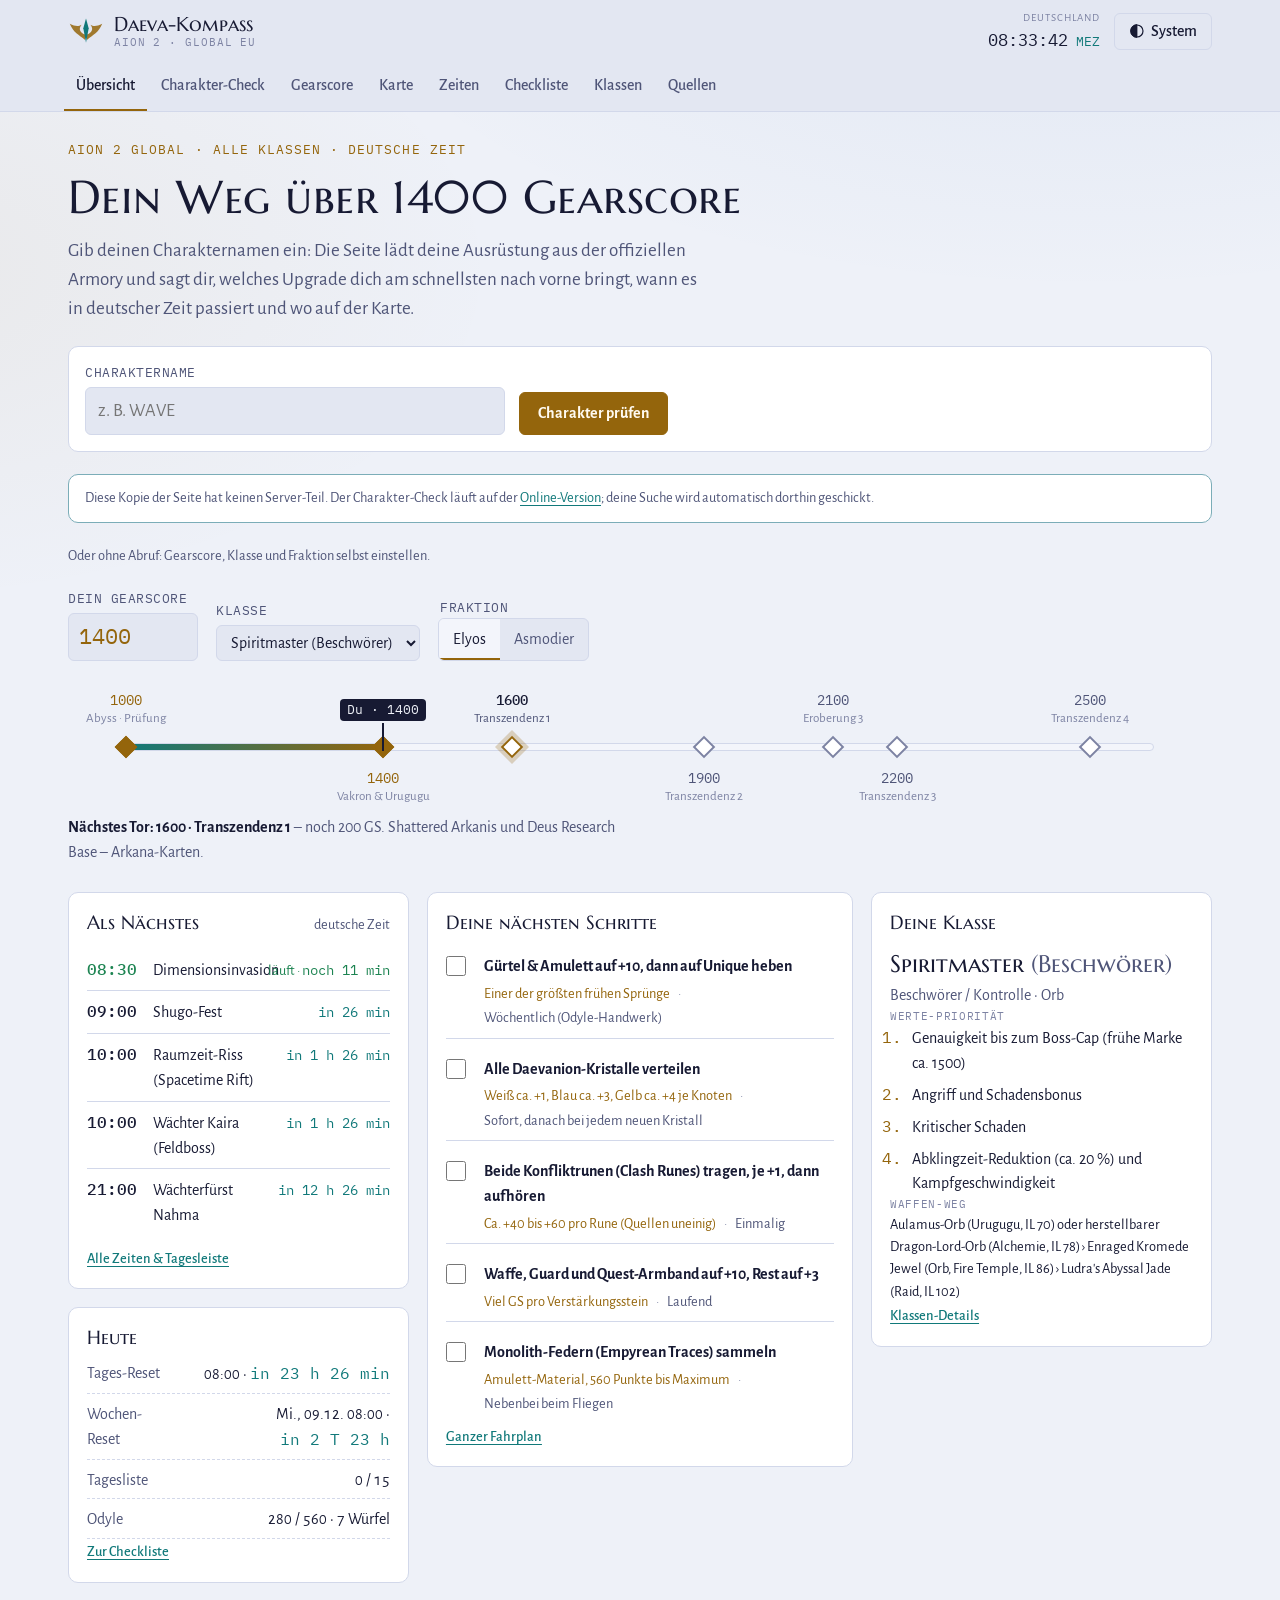
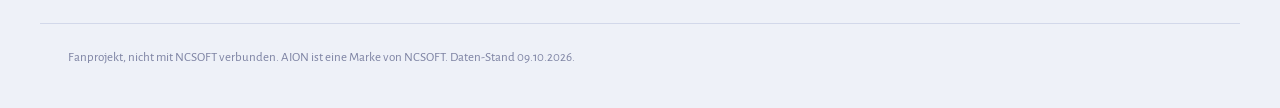
==== public/index.html @ 766457cf "Cloudflare Worker: /api/* an den Proxy, nur public/ öffentlich Die Seite läuft als Cloudflare Worker" ====
<!doctype html>
<html lang="de">
<head>
<meta charset="utf-8">
<meta name="viewport" content="width=device-width, initial-scale=1, viewport-fit=cover">
<title>AION 2 Daeva-Kompass</title>
<meta name="description" content="Charakter-Check für AION 2 Global: Name eingeben und Upgrade-Plan bekommen. Dazu Gearscore-Fahrplan, interaktive Karte und Spielzeiten in deutscher Zeit – alle Klassen.">
<link rel="preconnect" href="https://fonts.googleapis.com">
<link rel="preconnect" href="https://fonts.gstatic.com" crossorigin>
<link rel="stylesheet" href="https://fonts.googleapis.com/css2?family=Alegreya+Sans:ital,wght@0,400;0,500;0,700;1,400&family=IBM+Plex+Mono:wght@400;500&family=Marcellus+SC&display=swap">
<link rel="stylesheet" href="assets/css/style.css">
<script>
  try { var t = JSON.parse(localStorage.getItem("dk.v1") || "{}").theme; if (t) document.documentElement.setAttribute("data-theme", t); } catch (e) {}
</script>
</head>
<body data-faction="elyos">
<!--BODY-START-->
<svg class="sprite" aria-hidden="true" focusable="false">
  <symbol id="s-monolith" viewBox="-12 -12 24 24"><path d="M0,-10 L5,-2 L3,9 L-3,9 L-5,-2 Z"/></symbol>
  <symbol id="s-boss" viewBox="-12 -12 24 24"><path d="M0,-10 L3,-4 L9,-6 L6,0 L9,6 L3,4 L0,10 L-3,4 L-9,6 L-6,0 L-9,-6 L-3,-4 Z"/></symbol>
  <symbol id="s-artefakt" viewBox="-12 -12 24 24"><path fill-rule="evenodd" d="M0,-9 L8,-4.5 L8,4.5 L0,9 L-8,4.5 L-8,-4.5 Z M0,-3 A3,3 0 1 0 0,3 A3,3 0 1 0 0,-3 Z"/></symbol>
  <symbol id="s-riss" viewBox="-12 -12 24 24"><path d="M0,-9 A9,9 0 1 1 -8.5,3 L-5,2 A5.5,5.5 0 1 0 0,-5.5 Z"/></symbol>
  <symbol id="s-puppe" viewBox="-12 -12 24 24"><path fill-rule="evenodd" d="M0,-8 A8,8 0 1 0 0,8 A8,8 0 1 0 0,-8 Z M0,-5.5 A5.5,5.5 0 1 1 0,5.5 A5.5,5.5 0 1 1 0,-5.5 Z"/><circle r="3"/></symbol>
  <symbol id="s-pin" viewBox="-12 -12 24 24"><path fill-rule="evenodd" d="M0,10 C-2,4 -7,1 -7,-3 A7,7 0 1 1 7,-3 C7,1 2,4 0,10 Z M0,-5.5 A2.5,2.5 0 1 0 0,-0.5 A2.5,2.5 0 1 0 0,-5.5 Z"/></symbol>
</svg>

<a class="skip" href="#main">Zum Inhalt</a>

<header class="topbar">
  <div class="topbar-in">
    <a class="brand" href="#uebersicht" aria-label="Daeva-Kompass, Startseite">
      <svg class="brand-mark" viewBox="0 0 40 40" aria-hidden="true">
        <path class="wing-l" d="M19 30 C12 24 6 22 2 12 C8 15 12 15 15 13 C11 18 14 22 19 24 Z"/>
        <path class="wing-r" d="M21 30 C28 24 34 22 38 12 C32 15 28 15 25 13 C29 18 26 22 21 24 Z"/>
        <path class="core" d="M20 6 L23 17 L20 33 L17 17 Z"/>
      </svg>
      <span class="brand-text"><span class="brand-name">Daeva-Kompass</span><span class="brand-sub">AION 2 · Global EU</span></span>
    </a>
    <div class="clock" aria-label="Aktuelle deutsche Zeit">
      <span class="clock-lbl">Deutschland</span>
      <span class="clock-time" data-clock>--:--:--</span>
      <span class="clock-zone" data-zone></span>
    </div>
    <button type="button" class="btn btn--ghost theme-btn" id="theme-btn" data-action="theme" aria-label="Farbschema wechseln">
      <svg viewBox="0 0 20 20" aria-hidden="true"><path d="M10 2a8 8 0 1 0 0 16V2z"/><circle cx="10" cy="10" r="7.5" fill="none" stroke-width="1.5"/></svg>
      <span>System</span>
    </button>
  </div>
  <nav class="tabs" aria-label="Bereiche">
    <a href="#uebersicht">Übersicht</a>
    <a href="#charakter">Charakter-Check</a>
    <a href="#gearscore">Gearscore</a>
    <a href="#karte">Karte</a>
    <a href="#zeiten">Zeiten</a>
    <a href="#checkliste">Checkliste</a>
    <a href="#klassen">Klassen</a>
    <a href="#quellen">Quellen</a>
  </nav>
</header>

<main id="main" class="wrap">

  <!-- ===================== Übersicht ===================== -->
  <section class="view" id="v-uebersicht" aria-labelledby="h-ov">
    <div class="hero">
      <div class="hero-head">
        <p class="eyebrow">AION 2 Global · alle Klassen · deutsche Zeit</p>
        <h1 id="h-ov">Dein Weg über 1400 Gearscore</h1>
        <p class="lede">Gib deinen Charakternamen ein: Die Seite lädt deine Ausrüstung aus der offiziellen Armory und sagt dir, welches Upgrade dich am schnellsten nach vorne bringt, wann es in deutscher Zeit passiert und wo auf der Karte.</p>
      </div>
      <form class="ch-form ch-form--hero" id="ov-ch-form" role="search" autocomplete="off">
        <label class="field ch-name-field">
          <span>Charaktername</span>
          <input type="text" name="name" id="ov-ch-name" maxlength="32" placeholder="z. B. WAVE" required>
        </label>
        <button type="submit" class="btn">Charakter prüfen</button>
      </form>
      <p class="notice ch-offline" id="ov-ch-offline" hidden></p>
      <p class="small muted">Oder ohne Abruf: Gearscore, Klasse und Fraktion selbst einstellen.</p>
      <form class="status" id="status-form" autocomplete="off">
        <label class="field">
          <span>Dein Gearscore</span>
          <input type="number" id="f-gs" inputmode="numeric" min="0" max="5000" step="10" value="1400">
        </label>
        <label class="field">
          <span>Klasse</span>
          <select id="f-class"></select>
        </label>
        <fieldset class="field seg-field">
          <legend>Fraktion</legend>
          <div class="seg">
            <label class="seg-opt"><input type="radio" name="faction" value="elyos" checked><span>Elyos</span></label>
            <label class="seg-opt"><input type="radio" name="faction" value="asmo"><span>Asmodier</span></label>
          </div>
        </fieldset>
      </form>
      <div data-part="track"></div>
    </div>

    <div class="grid-ov">
      <section class="panel" aria-labelledby="h-nx">
        <header class="panel-head"><h2 id="h-nx">Als Nächstes</h2><span class="muted small">deutsche Zeit</span></header>
        <div data-part="next-short"></div>
        <a class="more" href="#zeiten">Alle Zeiten &amp; Tagesleiste</a>
      </section>
      <section class="panel" aria-labelledby="h-st">
        <header class="panel-head"><h2 id="h-st">Deine nächsten Schritte</h2></header>
        <div data-part="steps-short"></div>
      </section>
      <section class="panel" aria-labelledby="h-td">
        <header class="panel-head"><h2 id="h-td">Heute</h2></header>
        <div data-part="today-mini"></div>
      </section>
      <section class="panel" aria-labelledby="h-cl">
        <header class="panel-head"><h2 id="h-cl">Deine Klasse</h2></header>
        <div data-part="class-mini"></div>
      </section>
    </div>
  </section>

  <!-- ===================== Charakter-Check ===================== -->
  <section class="view" id="v-charakter" aria-labelledby="h-ch" hidden>
    <header class="view-head">
      <h1 id="h-ch">Charakter-Check</h1>
      <p class="lede">Name eingeben, fertig: Die Seite liest Ausrüstung, Manasteine, Stigmen und Daevanion aus der NCSOFT-Armory und erstellt deinen Upgrade-Plan. Für alle Klassen und alle Global-Server.</p>
    </header>
    <form class="ch-form" id="ch-form" role="search" autocomplete="off">
      <label class="field ch-name-field">
        <span>Charaktername</span>
        <input type="text" name="name" id="ch-name" maxlength="32" placeholder="z. B. WAVE" required>
      </label>
      <label class="field">
        <span>Server (optional)</span>
        <select id="ch-server"><option value="">Alle Global-Server</option></select>
      </label>
      <button type="submit" class="btn">Analysieren</button>
    </form>
    <div class="notice ch-offline" id="ch-offline" hidden></div>
    <div class="ch-recent" id="ch-recent"></div>
    <div class="ch-status" id="ch-status" aria-live="polite" hidden></div>
    <div id="ch-result"></div>
  </section>

  <!-- ===================== Gearscore ===================== -->
  <section class="view" id="v-gearscore" aria-labelledby="h-gs" hidden>
    <header class="view-head">
      <h1 id="h-gs">Gearscore-Fahrplan</h1>
      <p class="lede">Reihenfolge nach Aufwand und Ertrag. Hak ab, was erledigt ist; die Übersicht zeigt dir dann immer die nächsten fünf Schritte.</p>
      <p class="small muted">Datenlage: <span class="chip chip--ok">Bestätigt</span> mehrere Quellen einig · <span class="chip chip--community">Community</span> Konsens der Guides · <span class="chip chip--offen">Unsicher</span> Quellen widersprechen sich</p>
    </header>
    <div data-part="gs-summary"></div>
    <div class="plan" data-part="plan"></div>

    <div class="two">
      <section class="panel" aria-labelledby="h-od">
        <header class="panel-head"><h2 id="h-od">Odyle-Rechner</h2></header>
        <form class="odyle-form" id="odyle-form" autocomplete="off">
          <label class="field field--inline">
            <span>Odyle gerade</span>
            <input type="number" id="f-odyle" inputmode="numeric" min="0" max="840" step="1" value="280">
          </label>
          <button type="button" class="btn" data-action="odyle-now">Übernehmen</button>
          <label class="switch"><input type="checkbox" id="f-member"><span>Mitgliedschaft (Cap 840)</span></label>
        </form>
        <div data-part="odyle"></div>
      </section>
      <section class="panel" aria-labelledby="h-cg">
        <header class="panel-head"><h2 id="h-cg">Für deine Klasse</h2></header>
        <div data-part="class-gear"></div>
      </section>
    </div>

    <section class="panel panel--warn" aria-labelledby="h-dn">
      <header class="panel-head"><h2 id="h-dn">Lass das lieber</h2></header>
      <ul class="donts" id="donts"></ul>
    </section>
  </section>

  <!-- ===================== Karte ===================== -->
  <section class="view" id="v-karte" aria-labelledby="h-map" hidden>
    <header class="view-head">
      <h1 id="h-map">Karte von Atreia</h1>
      <p class="lede">Elysea oben, der Abyss in der Mitte, Asmodae unten. Die Karte ist schematisch: Regionen und Orte stimmen, Positionen sind ungefähr. Mit eigenen Pins markierst du dir exakte Spots selbst.</p>
    </header>
    <div class="map-tools">
      <div class="fchips" data-part="map-filters"></div>
      <div class="map-ctrl">
        <div class="seg seg--sm" role="group" aria-label="Kartenausschnitt">
          <button type="button" class="seg-btn is-on" aria-pressed="true" data-action="focus" data-f="all">Alles</button>
          <button type="button" class="seg-btn" aria-pressed="false" data-action="focus" data-f="elyos">Elyos</button>
          <button type="button" class="seg-btn" aria-pressed="false" data-action="focus" data-f="abyss">Abyss</button>
          <button type="button" class="seg-btn" aria-pressed="false" data-action="focus" data-f="asmo">Asmodier</button>
        </div>
        <div class="zoom">
          <button type="button" class="icon-btn" data-action="zoom-in" aria-label="Hineinzoomen">+</button>
          <button type="button" class="icon-btn" data-action="zoom-out" aria-label="Herauszoomen">−</button>
          <button type="button" class="icon-btn" data-action="zoom-reset" aria-label="Ganze Karte">⤢</button>
        </div>
        <button type="button" class="btn btn--ghost" data-action="pinmode" aria-pressed="false">Pin setzen</button>
      </div>
    </div>
    <div class="map-layout">
      <div class="map-frame">
        <div id="map-host" class="map-host"></div>
        <p class="map-hint" data-part="map-hint" aria-live="polite"></p>
      </div>
      <aside class="map-side panel" data-part="map-panel" aria-live="polite"></aside>
    </div>
    <section class="panel" aria-labelledby="h-places">
      <header class="panel-head"><h2 id="h-places">Alle Orte</h2></header>
      <div data-part="map-list"></div>
    </section>
  </section>

  <!-- ===================== Zeiten ===================== -->
  <section class="view" id="v-zeiten" aria-labelledby="h-zt" hidden>
    <header class="view-head">
      <h1 id="h-zt">Spielzeiten</h1>
      <p class="lede" data-part="zone-info"></p>
    </header>
    <div data-part="dst"></div>
    <div class="two">
      <section class="panel" aria-labelledby="h-nf">
        <header class="panel-head"><h2 id="h-nf">Als Nächstes</h2></header>
        <div data-part="next-full"></div>
      </section>
      <section class="panel" aria-labelledby="h-bt">
        <header class="panel-head"><h2 id="h-bt">Deine Feldboss-Timer</h2></header>
        <div data-part="boss-timers"></div>
      </section>
    </div>
    <section class="panel" aria-labelledby="h-tl">
      <header class="panel-head"><h2 id="h-tl">Heute im Überblick</h2><span class="muted small">0–24 Uhr deutsche Zeit</span></header>
      <div data-part="timeline"></div>
    </section>
    <section class="panel" aria-labelledby="h-wk">
      <header class="panel-head"><h2 id="h-wk">Diese Woche</h2></header>
      <div data-part="week"></div>
    </section>
    <section class="panel" aria-labelledby="h-set">
      <header class="panel-head"><h2 id="h-set">Zeiten korrigieren &amp; erinnern</h2></header>
      <div data-part="settings"></div>
    </section>
  </section>

  <!-- ===================== Checkliste ===================== -->
  <section class="view" id="v-checkliste" aria-labelledby="h-ck" hidden>
    <header class="view-head">
      <h1 id="h-ck">Checkliste</h1>
      <p class="lede">Setzt sich zum Tages- und Wochen-Reset von selbst zurück. Alles bleibt nur in deinem Browser.</p>
    </header>
    <div class="two">
      <section class="panel" aria-labelledby="h-ckd">
        <header class="panel-head"><h2 id="h-ckd">Täglich</h2><button type="button" class="link-btn" data-action="check-reset-day">Leeren</button></header>
        <p class="small muted" data-part="reset-daily"></p>
        <div data-part="check-daily"></div>
      </section>
      <section class="panel" aria-labelledby="h-ckw">
        <header class="panel-head"><h2 id="h-ckw">Wöchentlich</h2><button type="button" class="link-btn" data-action="check-reset-week">Leeren</button></header>
        <p class="small muted" data-part="reset-weekly"></p>
        <div data-part="check-weekly"></div>
      </section>
    </div>
  </section>

  <!-- ===================== Klassen ===================== -->
  <section class="view" id="v-klassen" aria-labelledby="h-kl" hidden>
    <header class="view-head">
      <h1 id="h-kl">Klassen</h1>
      <p class="lede">Der Gearscore-Weg ist für alle gleich, die Werte und die Verstärkungs-Reihenfolge nicht. Der Spiritmaster hat die ausführlichste Seite.</p>
    </header>
    <div data-part="class-tabs"></div>
    <div data-part="class-detail"></div>
  </section>

  <!-- ===================== Quellen ===================== -->
  <section class="view" id="v-quellen" aria-labelledby="h-q" hidden>
    <header class="view-head">
      <h1 id="h-q">Quellen &amp; Datenlage</h1>
      <p class="lede">AION 2 läuft auf Global seit dem 5. Oktober 2026. NCSOFT hat für Europa noch keinen offiziellen Zeitplan veröffentlicht, deshalb stammen viele Werte aus Community-Guides und widersprechen sich teilweise.</p>
    </header>
    <div class="two">
      <section class="panel">
        <h2>So gehst du mit Unsicherheit um</h2>
        <ul class="plain">
          <li>Die Reset-Zeit siehst du im Spiel im Tooltip jedes Zählers. Weicht sie ab, stell unter „Zeiten“ den Versatz ein.</li>
          <li>Eintritts-Gearscores zeigt das Dungeon-Menü. Die Seite nennt die Werte, die die meisten Guides für Global angeben.</li>
          <li>Feldbosse haben keinen festen Plan. Nutze die Boss-Timer auf der Karte.</li>
          <li>Stand der Daten: <strong data-stand></strong>. Nach Patches lohnt ein Blick in die Quellen.</li>
        </ul>
      </section>
      <section class="panel">
        <h2>Verwendete Quellen</h2>
        <ul class="sources" id="sources"></ul>
      </section>
    </div>
  </section>
</main>

<footer class="foot wrap">
  <p>Fanprojekt, nicht mit NCSOFT verbunden. AION ist eine Marke von NCSOFT. Daten-Stand <span data-stand></span>.</p>
</footer>

<div class="toasts" id="toasts" aria-live="polite"></div>
<noscript><p class="wrap">Diese Seite braucht JavaScript für Zeiten, Karte und Checkliste.</p></noscript>
<!--BODY-END-->

<script src="assets/js/config.js"></script>
<script src="assets/js/data.js"></script>
<script src="assets/js/zeit.js"></script>
<script src="assets/js/karte.js"></script>
<script src="assets/js/audit.js"></script>
<script src="assets/js/app.js"></script>
<script src="assets/js/charakter.js"></script>
</body>
</html>
---- public/assets/css/style.css ----
/* Daeva-Kompass
 * Layout: dunkle Abyss-Nacht als Grund, Daeva-Gold für Fortschritt, Aether-Türkis für Zeit und Energie.
 * Eine Spalte bis 1200px, Panels nur dort, wo ein Block für sich steht.
 */
:root {
  color-scheme: dark;
  --bg: #0d0f1d;
  --bg-2: #12152a;
  --surface: #161a31;
  --surface-2: #1d2140;
  --line: #2a2f57;
  --fg: #e9e7f2;
  --muted: #a4a7c6;
  --faint: #6c7096;
  --gold: #e3b55c;
  --gold-2: #f0d08f;
  --on-gold: #1b1405;
  --aether: #67d0cf;
  --elyos: #8fb9f2;
  --asmo: #df7099;
  --abyss: #a28cf0;
  --ok: #58c48f;
  --warn: #eaa743;
  --crit: #ee6680;
  --glow: rgba(103, 208, 207, 0.07);
  --glow-2: rgba(227, 181, 92, 0.06);
  --shade: rgba(0, 0, 0, 0.45);
  --elyos-fill: rgba(143, 185, 242, 0.15);
  --asmo-fill: rgba(223, 112, 153, 0.14);
  --abyss-fill: rgba(162, 140, 240, 0.16);
  --sea: #0a0c18;

  --font-display: "Marcellus SC", "Marcellus", "Palatino Linotype", Georgia, serif;
  --font-body: "Alegreya Sans", "Segoe UI", system-ui, -apple-system, sans-serif;
  --font-mono: "IBM Plex Mono", ui-monospace, "SFMono-Regular", Menlo, Consolas, monospace;

  --fs-xs: 0.8125rem;
  --fs-sm: 0.9rem;
  --fs-md: 1rem;
  --fs-lg: 1.1875rem;
  --fs-xl: 1.5rem;
  --fs-2xl: 2rem;
  --fs-3xl: clamp(2rem, 1.4rem + 2.6vw, 2.9rem);
  --r: 10px;
  --r-sm: 6px;
}

@media (prefers-color-scheme: light) {
  :root:not([data-theme="dark"]) {
    color-scheme: light;
    --bg: #eef1f8;
    --bg-2: #e3e7f2;
    --surface: #ffffff;
    --surface-2: #f3f5fb;
    --line: #d2d8ea;
    --fg: #171a33;
    --muted: #4f5578;
    --faint: #7d83a3;
    --gold: #94650c;
    --gold-2: #b57d15;
    --on-gold: #fffaf0;
    --aether: #11797a;
    --elyos: #2a63b3;
    --asmo: #ad345d;
    --abyss: #6248c4;
    --ok: #1d8452;
    --warn: #a2600a;
    --crit: #be2f4c;
    --glow: rgba(42, 99, 179, 0.07);
    --glow-2: rgba(148, 101, 12, 0.06);
    --shade: rgba(23, 26, 51, 0.12);
    --elyos-fill: rgba(42, 99, 179, 0.12);
    --asmo-fill: rgba(173, 52, 93, 0.11);
    --abyss-fill: rgba(98, 72, 196, 0.12);
    --sea: #dfe4f0;
  }
}
:root[data-theme="light"] {
  color-scheme: light;
  --bg: #eef1f8;
  --bg-2: #e3e7f2;
  --surface: #ffffff;
  --surface-2: #f3f5fb;
  --line: #d2d8ea;
  --fg: #171a33;
  --muted: #4f5578;
  --faint: #7d83a3;
  --gold: #94650c;
  --gold-2: #b57d15;
  --on-gold: #fffaf0;
  --aether: #11797a;
  --elyos: #2a63b3;
  --asmo: #ad345d;
  --abyss: #6248c4;
  --ok: #1d8452;
  --warn: #a2600a;
  --crit: #be2f4c;
  --glow: rgba(42, 99, 179, 0.07);
  --glow-2: rgba(148, 101, 12, 0.06);
  --shade: rgba(23, 26, 51, 0.12);
  --elyos-fill: rgba(42, 99, 179, 0.12);
  --asmo-fill: rgba(173, 52, 93, 0.11);
  --abyss-fill: rgba(98, 72, 196, 0.12);
  --sea: #dfe4f0;
}

/* ---------- Grund ---------- */
*, *::before, *::after { box-sizing: border-box; }
html { -webkit-text-size-adjust: 100%; }
body {
  margin: 0;
  background:
    radial-gradient(1100px 520px at 85% -8%, var(--glow), transparent 70%),
    radial-gradient(900px 480px at -10% 30%, var(--glow-2), transparent 70%),
    var(--bg);
  background-attachment: fixed;
  color: var(--fg);
  font-family: var(--font-body);
  font-size: var(--fs-md);
  line-height: 1.55;
}
[hidden] { display: none !important; }
img, svg { max-width: 100%; }
a { color: var(--aether); text-underline-offset: 3px; }
a:hover { color: var(--fg); }
h1, h2, h3 { text-wrap: balance; margin: 0; line-height: 1.2; }
h1 { font-family: var(--font-display); font-weight: 400; font-size: var(--fs-3xl); letter-spacing: 0.01em; }
h2 { font-family: var(--font-display); font-weight: 400; font-size: var(--fs-xl); }
h3 { font-size: var(--fs-lg); font-weight: 700; }
p { margin: 0; }
:focus-visible { outline: 2px solid var(--gold); outline-offset: 2px; border-radius: 4px; }
.sr { position: absolute; width: 1px; height: 1px; overflow: hidden; clip: rect(0 0 0 0); white-space: nowrap; }
.sprite { position: absolute; width: 0; height: 0; overflow: hidden; }
.skip { position: absolute; left: 16px; top: -60px; background: var(--gold); color: var(--on-gold); padding: 8px 12px; border-radius: var(--r-sm); z-index: 50; }
.skip:focus { top: calc(env(safe-area-inset-top, 0px) + 8px); }

.wrap { max-width: 1200px; margin-inline: auto; padding-inline: 16px; }
@media (min-width: 700px) { .wrap { padding-inline: 28px; } }

.muted { color: var(--muted); }
.small { font-size: var(--fs-sm); }
.fine { font-size: var(--fs-xs); color: var(--faint); margin-top: 10px; }
.eyebrow { font-family: var(--font-mono); font-size: var(--fs-xs); letter-spacing: 0.08em; text-transform: uppercase; color: var(--gold); }
.lede { font-size: var(--fs-lg); color: var(--muted); max-width: 64ch; }
.warn-text { color: var(--warn); font-weight: 700; }
.num { font-family: var(--font-mono); font-variant-numeric: tabular-nums; }

/* ---------- Kopfzeile ---------- */
.topbar {
  position: sticky; top: env(safe-area-inset-top, 0px); z-index: 20;
  background: var(--bg-2);
  border-bottom: 1px solid var(--line);
}
.topbar-in { max-width: 1200px; margin-inline: auto; padding: 10px 16px; display: flex; align-items: center; gap: 14px; }
@media (min-width: 700px) { .topbar-in { padding-inline: 28px; } }
.brand { display: flex; align-items: center; gap: 10px; color: var(--fg); text-decoration: none; min-width: 0; }
.brand-mark { width: 36px; height: 36px; flex: none; }
.brand-mark .wing-l, .brand-mark .wing-r { fill: var(--gold); opacity: 0.85; }
.brand-mark .core { fill: var(--aether); }
.brand-text { display: flex; flex-direction: column; line-height: 1.1; min-width: 0; }
.brand-name { font-family: var(--font-display); font-size: 1.25rem; }
.brand-sub { font-family: var(--font-mono); font-size: 0.7rem; letter-spacing: 0.08em; text-transform: uppercase; color: var(--faint); }
.clock { margin-left: auto; display: grid; grid-template-columns: auto auto; column-gap: 8px; align-items: baseline; text-align: right; }
.clock-lbl { grid-column: 1 / -1; font-size: 0.68rem; letter-spacing: 0.08em; text-transform: uppercase; color: var(--faint); }
.clock-time { font-family: var(--font-mono); font-variant-numeric: tabular-nums; font-size: 1.05rem; color: var(--fg); }
.clock-zone { font-family: var(--font-mono); font-size: var(--fs-xs); color: var(--aether); }
.theme-btn { padding: 6px 10px; }
.theme-btn svg { width: 16px; height: 16px; fill: currentColor; stroke: currentColor; }
@media (max-width: 520px) {
  .brand-sub { display: none; }
  .theme-btn span { display: none; }
}

.tabs { max-width: 1200px; margin-inline: auto; display: flex; gap: 2px; overflow-x: auto; padding: 0 12px; scrollbar-width: none; }
.tabs::-webkit-scrollbar { display: none; }
@media (min-width: 700px) { .tabs { padding-inline: 24px; } }
.tabs a {
  flex: none; padding: 10px 12px 11px; color: var(--muted); text-decoration: none; font-weight: 500;
  border-bottom: 2px solid transparent; white-space: nowrap;
}
.tabs a:hover { color: var(--fg); }
.tabs a[aria-current="page"] { color: var(--fg); border-bottom-color: var(--gold); }

main.wrap { padding-block: 28px 40px; }
.view { display: flex; flex-direction: column; gap: 22px; }
.view-head { display: flex; flex-direction: column; gap: 10px; }

/* ---------- Bausteine ---------- */
.panel {
  background: var(--surface);
  border: 1px solid var(--line);
  border-radius: var(--r);
  padding: 18px;
  display: flex; flex-direction: column; gap: 12px;
  min-width: 0;
}
.panel h2 { font-size: var(--fs-lg); }
.panel-head { display: flex; align-items: baseline; justify-content: space-between; gap: 12px; flex-wrap: wrap; }
.panel--warn { border-color: color-mix(in srgb, var(--warn) 45%, var(--line)); }
.two { display: grid; gap: 18px; grid-template-columns: 1fr; align-items: start; }
@media (min-width: 900px) { .two { grid-template-columns: 1fr 1fr; } }

.btn {
  font: inherit; font-weight: 700; cursor: pointer;
  background: var(--gold); color: var(--on-gold);
  border: 1px solid var(--gold); border-radius: var(--r-sm);
  padding: 8px 14px; line-height: 1.2;
}
.btn:hover { background: var(--gold-2); border-color: var(--gold-2); }
.btn--ghost { background: transparent; color: var(--fg); border-color: var(--line); font-weight: 500; display: inline-flex; align-items: center; gap: 6px; }
.btn--ghost:hover { background: var(--surface-2); border-color: var(--faint); }
.btn--ghost.is-on { border-color: var(--gold); color: var(--gold); }
.link-btn {
  font: inherit; background: none; border: 0; padding: 0; cursor: pointer;
  color: var(--aether); text-decoration: underline; text-underline-offset: 3px; text-align: left;
  display: inline-flex; align-items: center; gap: 6px;
}
.link-btn:hover { color: var(--fg); }
.icon-btn {
  font: inherit; font-size: 1.1rem; width: 36px; height: 36px; cursor: pointer;
  background: var(--surface); color: var(--fg); border: 1px solid var(--line); border-radius: var(--r-sm);
}
.icon-btn:hover { border-color: var(--faint); }
.more { font-size: var(--fs-sm); font-weight: 500; margin-top: auto; }
.row-actions { display: flex; flex-wrap: wrap; gap: 10px; align-items: center; }

.chip {
  display: inline-block; font-family: var(--font-mono); font-size: 0.7rem; letter-spacing: 0.04em;
  padding: 1px 7px; border-radius: 999px; border: 1px solid currentColor; white-space: nowrap; vertical-align: middle;
}
.chip--ok { color: var(--ok); }
.chip--community { color: var(--aether); }
.chip--offen { color: var(--warn); }

.field { display: flex; flex-direction: column; gap: 4px; min-width: 0; }
.field > span, .field legend { font-size: var(--fs-xs); color: var(--muted); letter-spacing: 0.04em; text-transform: uppercase; font-family: var(--font-mono); }
.field--inline { flex-direction: row; align-items: center; gap: 10px; }
.field--inline input { width: 110px; }
input[type="number"], input[type="text"], select, textarea {
  font: inherit; color: var(--fg); background: var(--bg-2); border: 1px solid var(--line); border-radius: var(--r-sm);
  padding: 8px 10px; min-width: 0;
}
input[type="number"] { font-family: var(--font-mono); font-variant-numeric: tabular-nums; }
textarea { resize: vertical; }
fieldset { border: 0; padding: 0; margin: 0; min-width: 0; }

.switch { display: inline-flex; align-items: center; gap: 8px; cursor: pointer; font-size: var(--fs-sm); }
.switch input { width: 18px; height: 18px; accent-color: var(--gold); margin: 0; }

.seg { display: inline-flex; border: 1px solid var(--line); border-radius: var(--r-sm); overflow: hidden; background: var(--bg-2); }
.seg--wrap { flex-wrap: wrap; border: 0; background: none; gap: 6px; overflow: visible; }
.seg-opt { position: relative; }
.seg-opt input { position: absolute; opacity: 0; inset: 0; margin: 0; cursor: pointer; }
.seg-opt span, .seg-btn { display: block; padding: 8px 14px; cursor: pointer; font: inherit; color: var(--muted); background: none; border: 0; }
.seg-opt input:checked + span { background: var(--surface-2); color: var(--fg); box-shadow: inset 0 -2px 0 var(--gold); }
.seg-opt input:focus-visible + span { outline: 2px solid var(--gold); outline-offset: -2px; }
.seg-btn.is-on { background: var(--surface-2); color: var(--fg); box-shadow: inset 0 -2px 0 var(--gold); }
.seg--wrap .seg-btn { border: 1px solid var(--line); border-radius: var(--r-sm); background: var(--surface); }
.seg--wrap .seg-btn.is-on { border-color: var(--gold); }
.seg--sm .seg-btn { padding: 6px 10px; font-size: var(--fs-sm); }
.mine { font-family: var(--font-mono); font-size: 0.65rem; color: var(--gold); text-transform: uppercase; letter-spacing: 0.06em; margin-left: 4px; }

.kv { display: grid; gap: 8px; margin: 0; }
.kv > div { display: flex; justify-content: space-between; gap: 12px; border-bottom: 1px dashed var(--line); padding-bottom: 6px; }
.kv dt { color: var(--muted); }
.kv dd { margin: 0; text-align: right; font-variant-numeric: tabular-nums; }
.cd { font-family: var(--font-mono); font-variant-numeric: tabular-nums; color: var(--aether); white-space: nowrap; }

.notice { border: 1px solid color-mix(in srgb, var(--aether) 45%, var(--line)); background: var(--surface); border-radius: var(--r); padding: 12px 16px; }

/* ---------- Hero ---------- */
.hero { display: flex; flex-direction: column; gap: 22px; padding-bottom: 6px; }
.hero-head { display: flex; flex-direction: column; gap: 10px; }
.status { display: flex; flex-wrap: wrap; gap: 14px 18px; align-items: flex-end; }
.status #f-gs { width: 130px; font-size: 1.35rem; padding: 6px 10px; color: var(--gold); }
.status select { min-width: 200px; }

.track-scroll { overflow-x: auto; padding-bottom: 4px; }
.track { position: relative; min-width: 640px; height: 128px; margin-inline: 58px; }
.track-rail { position: absolute; left: 0; right: 0; top: 60px; height: 8px; border-radius: 99px; background: var(--surface-2); border: 1px solid var(--line); }
.track-fill { position: absolute; inset: 0 auto 0 0; width: var(--p); border-radius: 99px; background: linear-gradient(90deg, var(--aether), var(--gold)); }
.gate { position: absolute; top: 0; height: 100%; transform: translateX(-50%); display: flex; flex-direction: column; align-items: center; width: 110px; }
.gate-gem { position: absolute; top: 56px; width: 16px; height: 16px; transform: rotate(45deg); background: var(--surface); border: 2px solid var(--faint); }
.gate.is-open .gate-gem { background: var(--gold); border-color: var(--gold); }
.gate.is-next .gate-gem { border-color: var(--gold); box-shadow: 0 0 0 4px color-mix(in srgb, var(--gold) 25%, transparent); }
.gate-gs { font-family: var(--font-mono); font-variant-numeric: tabular-nums; font-size: var(--fs-sm); color: var(--muted); margin-top: 6px; }
.gate-name { font-size: var(--fs-xs); color: var(--faint); text-align: center; line-height: 1.2; white-space: nowrap; }
.gate--low .gate-gs { margin-top: 84px; }
.gate.is-open .gate-gs { color: var(--gold); }
.gate.is-next .gate-gs { color: var(--fg); font-weight: 500; }
.gate.is-next .gate-name { color: var(--muted); }
.you { position: absolute; top: 40px; transform: translateX(-50%); display: flex; flex-direction: column; align-items: center; pointer-events: none; }
.you::after { content: ""; width: 2px; height: 28px; background: var(--fg); }
.you span { position: absolute; bottom: 30px; font-family: var(--font-mono); font-size: var(--fs-xs); background: var(--fg); color: var(--bg); padding: 1px 7px; border-radius: 4px; white-space: nowrap; }
.track-note { color: var(--muted); max-width: 72ch; }
.track-note strong { color: var(--fg); }

.grid-ov { display: grid; gap: 18px; grid-template-columns: 1fr; align-items: start; }
@media (min-width: 760px) { .grid-ov { grid-template-columns: 1fr 1fr; } }
@media (min-width: 1100px) {
  .grid-ov { grid-template-columns: 1fr 1.25fr 1fr; }
  .grid-ov > :nth-child(1) { grid-column: 1; grid-row: 1; }
  .grid-ov > :nth-child(3) { grid-column: 1; grid-row: 2; }
  .grid-ov > :nth-child(2) { grid-column: 2; grid-row: 1 / span 2; }
  .grid-ov > :nth-child(4) { grid-column: 3; grid-row: 1 / span 2; }
}

/* ---------- Als-Nächstes-Liste ---------- */
.nx-list { list-style: none; margin: 0; padding: 0; display: flex; flex-direction: column; }
.nx { display: grid; grid-template-columns: 3.4rem 1fr auto; gap: 4px 12px; align-items: baseline; padding: 8px 0; border-bottom: 1px solid var(--line); }
.nx:last-child { border-bottom: 0; }
.nx-time { font-family: var(--font-mono); font-variant-numeric: tabular-nums; color: var(--fg); font-weight: 500; }
.nx-name { min-width: 0; }
.nx-name small { color: var(--faint); font-family: var(--font-mono); }
.nx-cd { text-align: right; font-size: var(--fs-sm); color: var(--muted); }
.nx-meta { grid-column: 2 / -1; font-size: var(--fs-sm); color: var(--muted); display: flex; flex-wrap: wrap; gap: 6px 12px; align-items: center; }
.nx.is-live .nx-time { color: var(--ok); }
.nx.is-live .nx-cd { color: var(--ok); }
.nx.is-live .nx-cd .cd { color: var(--ok); }

/* ---------- Schritte ---------- */
.steps { list-style: none; margin: 0; padding: 0; display: flex; flex-direction: column; gap: 10px; }
.step { display: grid; grid-template-columns: 28px 1fr; gap: 10px; padding: 12px; border: 1px solid var(--line); border-radius: var(--r); background: var(--surface); transition: border-color .3s, background .3s; }
.steps--compact .step { padding: 8px 0; border: 0; border-bottom: 1px solid var(--line); border-radius: 0; background: none; }
.steps--compact .step:last-child { border-bottom: 0; }
.step-check input { width: 20px; height: 20px; margin: 2px 0 0; accent-color: var(--gold); cursor: pointer; }
.step-body { display: flex; flex-direction: column; gap: 4px; min-width: 0; }
.step-title { font-weight: 700; }
.step-meta { font-size: var(--fs-sm); color: var(--muted); display: flex; flex-wrap: wrap; gap: 2px 8px; }
.step-meta .gain { color: var(--gold); }
.step-meta .sep { color: var(--faint); }
.step-where { font-size: var(--fs-sm); }
.lbl { font-family: var(--font-mono); font-size: 0.7rem; letter-spacing: 0.06em; text-transform: uppercase; color: var(--faint); margin-right: 4px; }
.step details { font-size: var(--fs-sm); color: var(--muted); }
.step summary { cursor: pointer; color: var(--aether); width: fit-content; }
.step details p { margin-top: 4px; max-width: 70ch; }
.step-foot { display: flex; flex-wrap: wrap; gap: 8px 14px; align-items: center; font-size: var(--fs-sm); margin-top: 2px; }
.step.is-done { opacity: 0.6; }
.step.is-done .step-title { text-decoration: line-through; text-decoration-color: var(--faint); }
.step.is-locked { background: var(--bg-2); }
.lock { font-family: var(--font-mono); font-size: 0.7rem; font-weight: 400; color: var(--warn); border: 1px dashed var(--warn); border-radius: 999px; padding: 0 7px; margin-left: 6px; white-space: nowrap; }
.step.flash { border-color: var(--gold); background: var(--surface-2); }
.empty { color: var(--muted); }

.summary { display: grid; grid-template-columns: repeat(3, minmax(0, 1fr)); gap: 12px; }
.summary > div { display: flex; flex-direction: column; gap: 2px; padding: 12px 14px; border-left: 2px solid var(--gold); background: var(--surface); border-radius: 0 var(--r-sm) var(--r-sm) 0; min-width: 0; }
.summary .k { font-family: var(--font-mono); font-size: 0.7rem; text-transform: uppercase; letter-spacing: 0.06em; color: var(--faint); }
.summary .v { font-family: var(--font-mono); font-variant-numeric: tabular-nums; font-size: var(--fs-xl); color: var(--fg); }
.summary .s { font-size: var(--fs-xs); color: var(--muted); }
@media (max-width: 520px) { .summary { grid-template-columns: 1fr; } }

.plan { display: flex; flex-direction: column; gap: 26px; }
.stage { display: flex; flex-direction: column; gap: 12px; }
.stage-head { display: flex; flex-wrap: wrap; align-items: baseline; gap: 6px 14px; border-bottom: 1px solid var(--line); padding-bottom: 8px; }
.stage-head h2 { color: var(--gold); }
.stage-head p { color: var(--muted); }
.stage.is-locked .stage-head h2 { color: var(--muted); }
@media (min-width: 900px) { .stage .steps { display: grid; grid-template-columns: 1fr 1fr; } }

.meter { height: 10px; border-radius: 99px; background: var(--bg-2); border: 1px solid var(--line); overflow: hidden; }
.meter-fill { height: 100%; background: linear-gradient(90deg, var(--aether), color-mix(in srgb, var(--aether) 60%, var(--gold))); }
.odyle-form { display: flex; flex-wrap: wrap; gap: 10px 14px; align-items: center; }

.donts { margin: 0; padding-left: 1.2em; display: flex; flex-direction: column; gap: 6px; }
.donts li::marker { content: "✕  "; color: var(--warn); }

.tbl { width: 100%; border-collapse: collapse; font-size: var(--fs-sm); }
.tbl th, .tbl td { text-align: left; vertical-align: top; padding: 7px 10px 7px 0; border-bottom: 1px solid var(--line); }
.tbl tbody th { color: var(--muted); font-weight: 500; white-space: nowrap; }
.tbl thead th { font-family: var(--font-mono); font-size: 0.7rem; letter-spacing: 0.06em; text-transform: uppercase; color: var(--faint); font-weight: 400; }
.tbl-scroll { overflow-x: auto; }
.tbl--week { min-width: 760px; font-variant-numeric: tabular-nums; }
.tbl--week td { font-family: var(--font-mono); font-size: var(--fs-xs); }
.tbl--week .is-today { background: var(--surface-2); color: var(--fg); }
.tbl--week thead .is-today { color: var(--gold); }
.tbl--set { min-width: 640px; }
.tbl--set td, .tbl--set th { padding-right: 14px; }

/* ---------- Tagesleiste ---------- */
.tl-scroll { overflow-x: auto; }
.tl { position: relative; min-width: 720px; display: flex; flex-direction: column; gap: 6px; padding-top: 4px; }
.tl-axis, .tl-row { display: grid; grid-template-columns: 92px 1fr; align-items: center; }
.tl-lane-name { font-size: var(--fs-xs); color: var(--muted); font-family: var(--font-mono); }
.tl-ticks { position: relative; height: 18px; }
.tl-ticks span { position: absolute; transform: translateX(-50%); font-family: var(--font-mono); font-size: 0.7rem; color: var(--faint); }
.tl-ticks span:first-child { transform: none; }
.tl-ticks span:last-child { transform: translateX(-100%); }
.tl-track { position: relative; height: 22px; background: repeating-linear-gradient(90deg, var(--line) 0 1px, transparent 1px calc(100% / 8)), var(--bg-2); border-radius: 4px; }
.tl-ev { position: absolute; top: 3px; bottom: 3px; min-width: 3px; border-radius: 2px; }
.tl-ev.is-past { opacity: 0.35; }
.tl-now { position: absolute; top: 0; bottom: 0; left: calc(92px + (100% - 92px) * var(--now, 0)); width: 0; pointer-events: none; }
.tl-now::before { content: ""; position: absolute; top: 18px; bottom: 0; left: -1px; width: 2px; background: var(--fg); }
.tl-now span { position: absolute; top: 0; transform: translateX(-50%); font-family: var(--font-mono); font-size: 0.7rem; background: var(--fg); color: var(--bg); padding: 0 4px; border-radius: 3px; }
.t-reset, .t-wreset { background: var(--gold); }
.t-riss { background: var(--aether); }
.t-shugo { background: var(--ok); }
.t-invasion { background: var(--elyos); }
.t-belagerung { background: var(--abyss); }
.t-kaira { background: var(--asmo); }
.t-nahma { background: var(--crit); }
.legend { list-style: none; margin: 0; padding: 0; display: flex; flex-wrap: wrap; gap: 6px 16px; font-size: var(--fs-sm); color: var(--muted); }
.legend li { display: inline-flex; align-items: center; gap: 6px; }
.sw { width: 12px; height: 12px; border-radius: 2px; display: inline-block; }

/* ---------- Checkliste ---------- */
.checks { list-style: none; margin: 0; padding: 0; display: flex; flex-direction: column; }
.ck { display: flex; justify-content: space-between; align-items: center; gap: 12px; padding: 10px 0; border-bottom: 1px solid var(--line); }
.ck:last-child { border-bottom: 0; }
.ck-text { display: flex; flex-direction: column; min-width: 0; }
.ck-label { font-weight: 500; }
.ck-hint { font-size: var(--fs-xs); color: var(--faint); }
.ck-ctrl { display: flex; align-items: center; gap: 8px; flex: none; }
.ctr { width: 34px; height: 34px; font: inherit; font-size: 1.1rem; cursor: pointer; border-radius: var(--r-sm); border: 1px solid var(--line); background: var(--bg-2); color: var(--fg); }
.ctr:hover { border-color: var(--gold); }
.ctr-val { font-family: var(--font-mono); font-variant-numeric: tabular-nums; min-width: 3.4em; text-align: center; }
.ck.is-done .ck-label { color: var(--ok); }
.ck.is-done .ctr-val { color: var(--ok); }

/* ---------- Klassen ---------- */
.cls { display: flex; flex-direction: column; gap: 16px; margin-top: 6px; }
.cls-head { display: flex; flex-wrap: wrap; justify-content: space-between; align-items: flex-end; gap: 12px; border-bottom: 1px solid var(--line); padding-bottom: 14px; }
.cls-head h2 { font-size: var(--fs-2xl); }
.cls-head h2 .muted { font-family: var(--font-body); font-size: var(--fs-lg); }
.cls-tags { display: flex; flex-wrap: wrap; gap: 6px; margin-top: 8px; }
.cls-tags span { font-size: var(--fs-sm); border: 1px solid var(--line); border-radius: 999px; padding: 1px 10px; color: var(--muted); }
.cols { display: grid; gap: 22px; grid-template-columns: 1fr; }
@media (min-width: 820px) { .cols { grid-template-columns: 1fr 1fr; } .cols--3 { grid-template-columns: repeat(3, minmax(0, 1fr)); } }
.cols section { display: flex; flex-direction: column; gap: 10px; min-width: 0; }
.cols h3 { font-family: var(--font-display); font-weight: 400; font-size: var(--fs-lg); color: var(--gold); }
.prio { margin: 0; padding-left: 1.4em; display: flex; flex-direction: column; gap: 6px; }
.prio li::marker { font-family: var(--font-mono); color: var(--gold); }
.defs { margin: 0; display: grid; gap: 4px 0; }
.defs dt { font-weight: 700; }
.defs dd { margin: 0 0 8px; color: var(--muted); font-size: var(--fs-sm); }
.cm-name { font-family: var(--font-display); font-size: var(--fs-xl); }
.lbl-line { font-family: var(--font-mono); font-size: 0.7rem; letter-spacing: 0.06em; text-transform: uppercase; color: var(--faint); }

/* ---------- Karte ---------- */
.map-tools { display: flex; flex-wrap: wrap; gap: 12px; justify-content: space-between; align-items: center; }
.fchips { display: flex; flex-wrap: wrap; gap: 6px; }
.fchip {
  font: inherit; font-size: var(--fs-sm); cursor: pointer; display: inline-flex; align-items: center; gap: 6px;
  padding: 5px 10px; border-radius: 999px; border: 1px solid var(--line); background: var(--surface); color: var(--faint);
}
.fchip.is-on { color: var(--fg); border-color: var(--faint); }
.fchip:not(.is-on) .ico { opacity: 0.35; }
.map-ctrl { display: flex; flex-wrap: wrap; gap: 8px; align-items: center; }
.zoom { display: flex; gap: 4px; }
.map-layout { display: grid; gap: 18px; grid-template-columns: 1fr; }
@media (min-width: 960px) { .map-layout { grid-template-columns: calc(min(84vh, 1040px) * 0.6154) minmax(300px, 1fr); align-items: start; } .map-side { position: sticky; top: calc(env(safe-area-inset-top, 0px) + 112px); } }
.map-frame { position: relative; border: 1px solid var(--line); border-radius: var(--r); overflow: hidden; background: var(--sea); }
.map-host { aspect-ratio: 800 / 1300; width: 100%; max-width: 100%; }
.karte-svg { display: block; width: 100%; height: 100%; touch-action: none; user-select: none; -webkit-user-select: none; cursor: grab; }
.karte-svg.is-dragging { cursor: grabbing; }
.karte-svg.is-pinmode { cursor: crosshair; }
.map-hint { position: absolute; left: 10px; right: 10px; bottom: 10px; margin: 0; text-align: center; font-size: var(--fs-sm); pointer-events: none; }
.map-hint:not(:empty) { background: var(--surface); border: 1px solid var(--gold); border-radius: var(--r-sm); padding: 6px 10px; }

.karte-svg .sea { fill: var(--sea); }
.karte-svg .stop-elyos-a { stop-color: var(--elyos); stop-opacity: 0.16; }
.karte-svg .stop-elyos-b { stop-color: var(--elyos); stop-opacity: 0.02; }
.karte-svg .stop-abyss-a { stop-color: var(--abyss); stop-opacity: 0.04; }
.karte-svg .stop-abyss-b { stop-color: var(--abyss); stop-opacity: 0.16; }
.karte-svg .stop-asmo-a { stop-color: var(--asmo); stop-opacity: 0.02; }
.karte-svg .stop-asmo-b { stop-color: var(--asmo); stop-opacity: 0.16; }
.karte-svg .sparks circle { fill: var(--abyss); opacity: 0.5; }
.karte-svg .band-label { font-family: var(--font-mono); font-size: 13px; letter-spacing: 0.14em; text-transform: uppercase; }
.karte-svg .band-label.is-elyos { fill: var(--elyos); }
.karte-svg .band-label.is-abyss { fill: var(--abyss); }
.karte-svg .band-label.is-asmo { fill: var(--asmo); }
.karte-svg .link { fill: none; stroke-width: 2; stroke-dasharray: 6 7; }
.karte-svg .link--abyss { stroke: var(--abyss); opacity: 0.7; }
.karte-svg .link--riss { stroke: var(--aether); opacity: 0.55; }
.karte-svg .link-label { font-family: var(--font-mono); font-size: 11px; fill: var(--muted); text-anchor: middle; }
.karte-svg .region { cursor: pointer; }
.karte-svg .region-shape { stroke-width: 1.5; }
.karte-svg .region-inner { fill: none; stroke-width: 1; stroke-dasharray: 2 5; opacity: 0.6; }
.karte-svg .region--elyos .region-shape { fill: var(--elyos-fill); stroke: var(--elyos); }
.karte-svg .region--elyos .region-inner { stroke: var(--elyos); }
.karte-svg .region--asmo .region-shape { fill: var(--asmo-fill); stroke: var(--asmo); }
.karte-svg .region--asmo .region-inner { stroke: var(--asmo); }
.karte-svg .region--abyss .region-shape { fill: var(--abyss-fill); stroke: var(--abyss); }
.karte-svg .region--abyss .region-inner { stroke: var(--abyss); }
.karte-svg .region:hover .region-shape, .karte-svg .region.is-sel .region-shape { stroke-width: 3; }
.karte-svg .region-name { font-family: var(--font-display); font-size: 25px; fill: var(--fg); text-anchor: middle; opacity: 0.92; pointer-events: none; }
.karte-svg .region--abyss .region-name { font-size: 20px; }
.karte-svg .region-level { font-family: var(--font-mono); font-size: 12px; fill: var(--muted); text-anchor: middle; pointer-events: none; }
.karte-svg .place { font-family: var(--font-body); font-style: italic; font-size: 13px; fill: var(--muted); text-anchor: middle; pointer-events: none; }
.karte-svg.focus-elyos .region--asmo, .karte-svg.focus-elyos .mk[data-faction="asmo"],
.karte-svg.focus-asmo .region--elyos, .karte-svg.focus-asmo .mk[data-faction="elyos"] { opacity: 0.3; }

.karte-svg .mk { cursor: pointer; }
.karte-svg .mk-body { transform: scale(max(0.45, var(--k, 1))); transition: transform .2s; }
.karte-svg .mk-halo { fill: transparent; stroke: none; }
.karte-svg .mk-plate { fill: var(--surface); stroke: var(--line); stroke-width: 1.5; }
.karte-svg .mk-icon { fill: var(--fg); }
.karte-svg .mk--monolith .mk-icon { fill: var(--aether); }
.karte-svg .mk--boss .mk-icon { fill: var(--crit); }
.karte-svg .mk--artefakt .mk-icon { fill: var(--abyss); }
.karte-svg .mk--riss .mk-icon { fill: var(--aether); }
.karte-svg .mk--puppe .mk-icon { fill: var(--muted); }
.karte-svg .mk--pin .mk-icon { fill: var(--gold); }
.karte-svg .mk:hover .mk-plate, .karte-svg .mk:focus-visible .mk-plate { stroke: var(--fg); }
.karte-svg .mk.is-sel .mk-plate { stroke: var(--gold); stroke-width: 3; }
.karte-svg .mk.is-live .mk-halo { fill: var(--ok); opacity: 0.35; }
.karte-svg .mk.is-live .mk-plate { stroke: var(--ok); stroke-width: 2.5; }
.karte-svg .mk.is-soon .mk-halo { fill: var(--warn); animation: pulse 1.6s ease-in-out infinite; }
.karte-svg .mk.is-down .mk-icon { opacity: 0.35; }
.karte-svg .mk.is-down .mk-plate { stroke-dasharray: 3 3; }
.karte-svg .mk-label { font-family: var(--font-body); font-weight: 700; fill: var(--fg); text-anchor: middle; paint-order: stroke; stroke: var(--sea); stroke-width: 4px; stroke-linejoin: round; }
.karte-svg.hide-monolith .mk--monolith, .karte-svg.hide-boss .mk--boss, .karte-svg.hide-artefakt .mk--artefakt,
.karte-svg.hide-riss .mk--riss, .karte-svg.hide-puppe .mk--puppe, .karte-svg.hide-pin .mk--pin { display: none; }
@keyframes pulse { 0%, 100% { opacity: 0.15; } 50% { opacity: 0.6; } }

.ico { width: 16px; height: 16px; flex: none; fill: var(--fg); }
.ico--monolith { fill: var(--aether); }
.ico--boss { fill: var(--crit); }
.ico--artefakt { fill: var(--abyss); }
.ico--riss { fill: var(--aether); }
.ico--puppe { fill: var(--muted); }
.ico--pin { fill: var(--gold); }

.map-side { gap: 12px; }
.side-title { font-family: var(--font-display); font-weight: 400; font-size: var(--fs-lg); color: var(--gold); }
.legend--map { display: grid; grid-template-columns: 1fr 1fr; gap: 6px 12px; }
.mp-head { display: flex; gap: 10px; align-items: flex-start; }
.mp-head .ico { width: 22px; height: 22px; margin-top: 4px; }
.mp-head h3 { font-family: var(--font-display); font-weight: 400; font-size: var(--fs-xl); }
.region-dot { width: 14px; height: 14px; border-radius: 50%; margin-top: 6px; flex: none; }
.region-dot--elyos { background: var(--elyos); }
.region-dot--asmo { background: var(--asmo); }
.region-dot--abyss { background: var(--abyss); }
.mp-time { display: flex; flex-wrap: wrap; gap: 4px 10px; align-items: baseline; padding: 8px 10px; border-radius: var(--r-sm); background: var(--bg-2); border: 1px solid var(--line); }
.mp-time .k { font-weight: 700; }
.mp-time.is-live { border-color: var(--ok); }
.mp-time.is-live .k { color: var(--ok); }
.mp-boss { display: flex; flex-wrap: wrap; gap: 10px; align-items: center; }
.mp-boss .mp-time { flex-basis: 100%; }
.mlist, .menu-list { list-style: none; margin: 0; padding: 0; display: flex; flex-direction: column; gap: 6px; }
.menu-list li { display: flex; flex-direction: column; font-size: var(--fs-sm); }
.menu-list li span { color: var(--faint); font-size: var(--fs-xs); }
.menu-list li.is-locked .link-btn { color: var(--faint); }
.place-groups { display: grid; gap: 18px; grid-template-columns: repeat(auto-fill, minmax(220px, 1fr)); }
.place-groups section { display: flex; flex-direction: column; gap: 6px; min-width: 0; }
.place-groups h3 { font-size: var(--fs-md); }
.place-groups ul { list-style: none; margin: 0; padding: 0; display: flex; flex-direction: column; gap: 4px; font-size: var(--fs-sm); }

/* ---------- Quellen & Fuß ---------- */
.plain { margin: 0; padding-left: 1.2em; display: flex; flex-direction: column; gap: 8px; }
.sources { margin: 0; padding-left: 1.2em; display: flex; flex-direction: column; gap: 4px; font-size: var(--fs-sm); }
.foot { padding-block: 24px 40px; color: var(--faint); font-size: var(--fs-xs); border-top: 1px solid var(--line); }

.toasts { position: fixed; right: 16px; bottom: calc(env(safe-area-inset-bottom, 0px) + 16px); display: flex; flex-direction: column; gap: 8px; z-index: 40; max-width: min(360px, calc(100% - 32px)); }
.toast { background: var(--surface-2); color: var(--fg); border: 1px solid var(--gold); border-radius: var(--r); padding: 10px 14px; box-shadow: 0 8px 24px var(--shade); animation: rise .25s ease-out; }
@keyframes rise { from { transform: translateY(8px); opacity: 0; } to { transform: none; opacity: 1; } }

@media (prefers-reduced-motion: reduce) {
  *, *::before, *::after { animation: none !important; transition: none !important; }
}

/* ---------- Charakter-Check ---------- */
.ch-form { display: flex; flex-wrap: wrap; gap: 12px 14px; align-items: flex-end; }
.ch-name-field { flex: 1 1 220px; max-width: 420px; }
.ch-name-field input { font-size: 1.15rem; padding: 9px 12px; width: 100%; }
.ch-form select { min-width: 220px; }
.ch-form--hero { padding: 16px; background: var(--surface); border: 1px solid var(--line); border-radius: var(--r); }
.ch-form--hero .btn { padding: 11px 18px; }
.ch-recent { display: flex; flex-wrap: wrap; gap: 6px; align-items: center; }
.ch-recent:empty { display: none; }
.ch-status { border-radius: var(--r); padding: 12px 16px; border: 1px solid var(--line); background: var(--surface); display: flex; flex-direction: column; gap: 10px; }
.ch-status--loading { flex-direction: row; align-items: center; gap: 10px; color: var(--muted); }
.ch-status--error { border-color: var(--crit); }
.ch-status--info { border-color: color-mix(in srgb, var(--aether) 50%, var(--line)); }
.ch-status code { font-family: var(--font-mono); font-size: 0.9em; background: var(--bg-2); padding: 1px 5px; border-radius: 4px; }
.spinner { width: 16px; height: 16px; border-radius: 50%; border: 2px solid var(--line); border-top-color: var(--gold); animation: spin 0.9s linear infinite; flex: none; }
@keyframes spin { to { transform: rotate(360deg); } }
.ch-matches { list-style: none; margin: 0; padding: 0; display: flex; flex-wrap: wrap; gap: 8px; }
.ch-matches .btn { text-align: left; }
.ch-offline { font-size: var(--fs-sm); color: var(--muted); }

.ch { display: flex; flex-direction: column; gap: 18px; }
.ch h3 { font-family: var(--font-display); font-weight: 400; font-size: var(--fs-lg); color: var(--gold); }
.ch h4.lbl-line { margin: 6px 0 0; }
.ch-head { display: grid; gap: 14px 24px; grid-template-columns: 1fr; padding-bottom: 14px; border-bottom: 1px solid var(--line); }
@media (min-width: 860px) { .ch-head { grid-template-columns: minmax(0, 1fr) auto; align-items: end; } .ch-actions { grid-column: 1 / -1; } }
.ch-id h2 { font-size: var(--fs-3xl); line-height: 1.05; word-break: break-word; }
.ch-kpis { margin: 0; display: grid; grid-template-columns: repeat(3, minmax(0, auto)); gap: 18px; }
.ch-kpis div { display: flex; flex-direction: column; min-width: 0; }
.ch-kpis dt { font-family: var(--font-mono); font-size: 0.7rem; letter-spacing: 0.06em; text-transform: uppercase; color: var(--faint); }
.ch-kpis dd { margin: 0; font-family: var(--font-mono); font-variant-numeric: tabular-nums; font-size: var(--fs-xl); color: var(--fg); }
.ch-kpis span { font-size: var(--fs-xs); color: var(--muted); }
@media (max-width: 520px) { .ch-kpis { grid-template-columns: 1fr 1fr; } }
.ch-actions { display: flex; flex-wrap: wrap; gap: 8px; }
.ch-share { width: 100%; font-family: var(--font-mono); font-size: var(--fs-xs); }

.verdict { border: 1px solid var(--gold); border-radius: var(--r); padding: 16px 18px; background: var(--surface); display: flex; flex-direction: column; gap: 6px; }
.verdict-title { font-family: var(--font-display); font-size: var(--fs-xl); color: var(--gold); line-height: 1.25; text-wrap: balance; }
.verdict .chip { align-self: flex-start; }

.gear-tbl { min-width: 720px; }
.gear-tbl td, .gear-tbl th { padding-right: 14px; }
.gear-tbl tbody th { color: var(--fg); }
.stat { display: inline-block; font-family: var(--font-mono); font-size: 0.72rem; padding: 1px 8px; border-radius: 999px; border: 1px solid currentColor; white-space: nowrap; }
.stat--crit { color: var(--crit); }
.stat--warn { color: var(--warn); }
.stat--ok { color: var(--ok); }
.stat--gold { color: var(--gold); }

.boards { list-style: none; margin: 0; padding: 0; display: flex; flex-direction: column; gap: 12px; }
.boards li { display: flex; flex-direction: column; gap: 5px; }
.board-head { display: flex; align-items: center; gap: 8px; }
.board-head .num { margin-left: auto; font-size: var(--fs-sm); }

.res-form { display: flex; flex-wrap: wrap; gap: 12px 14px; align-items: flex-end; }
.res-form input { width: 160px; }
.res-notes li { color: var(--fg); }
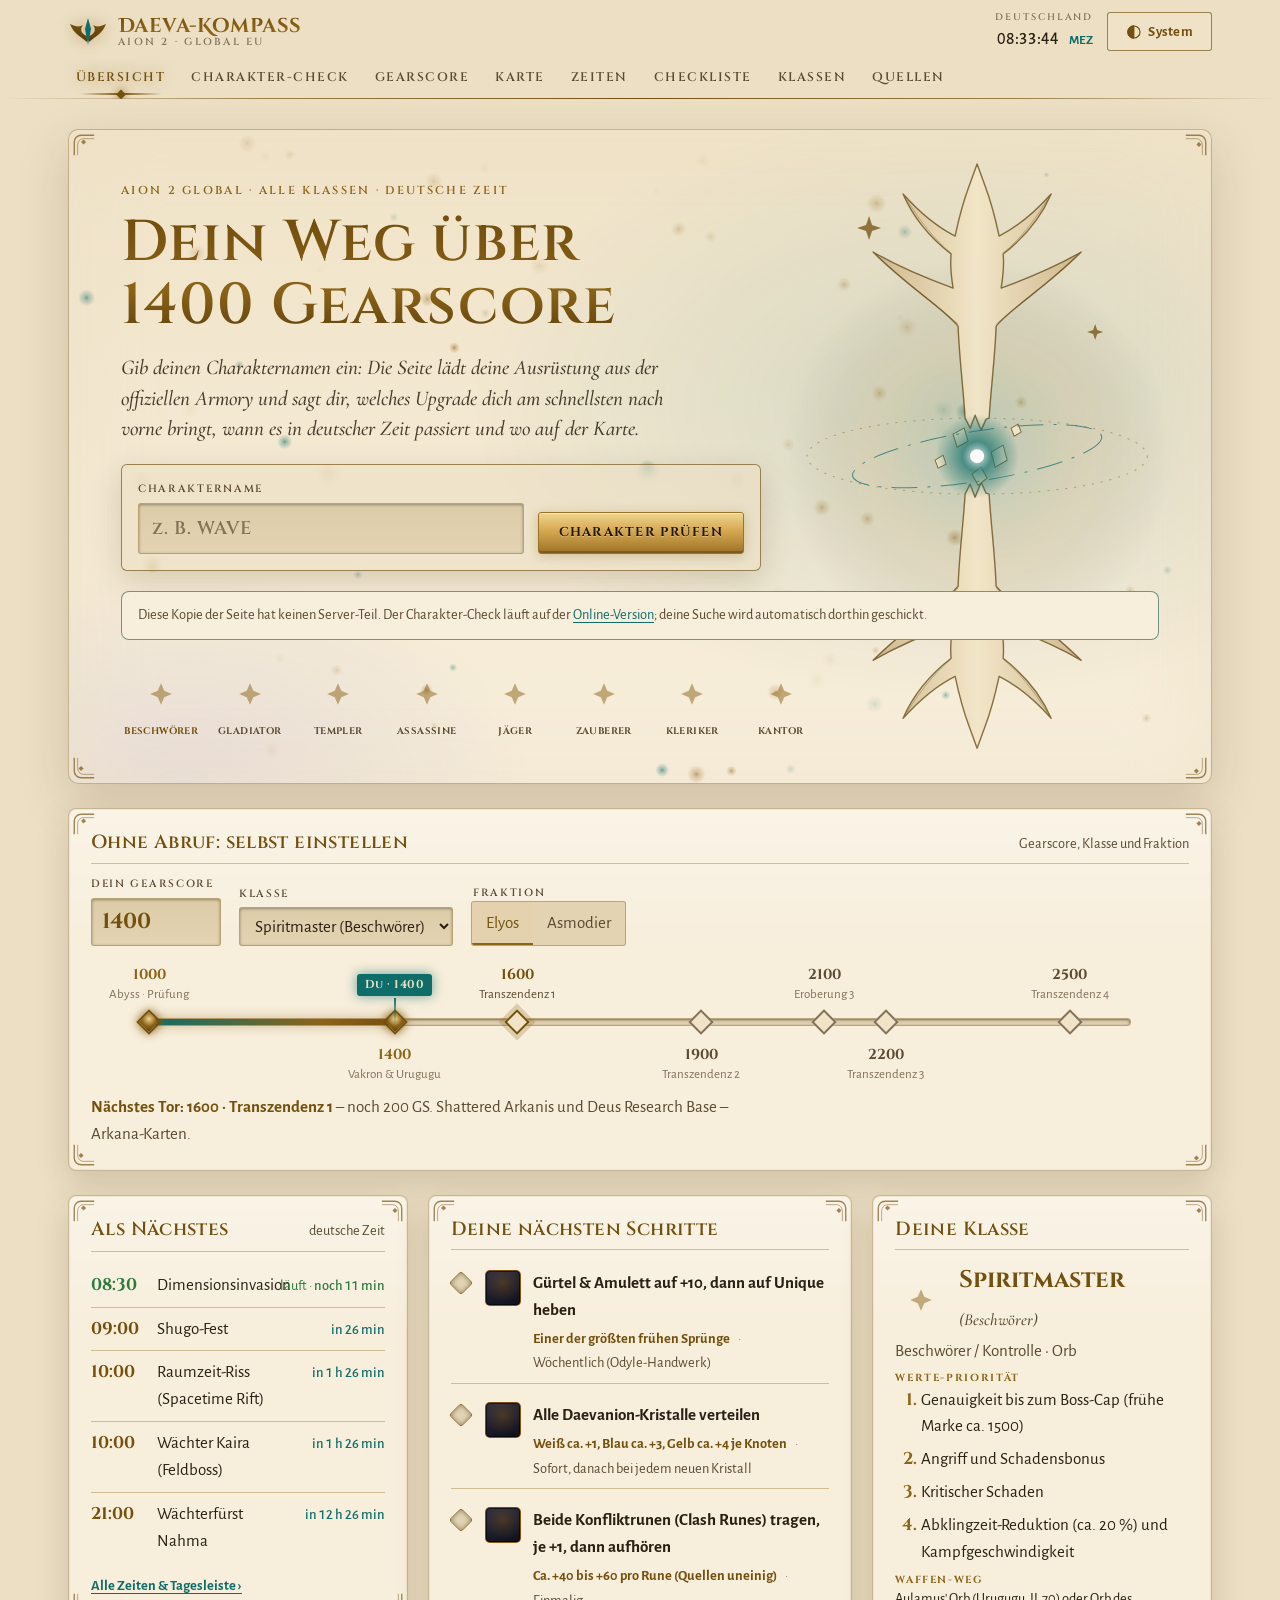
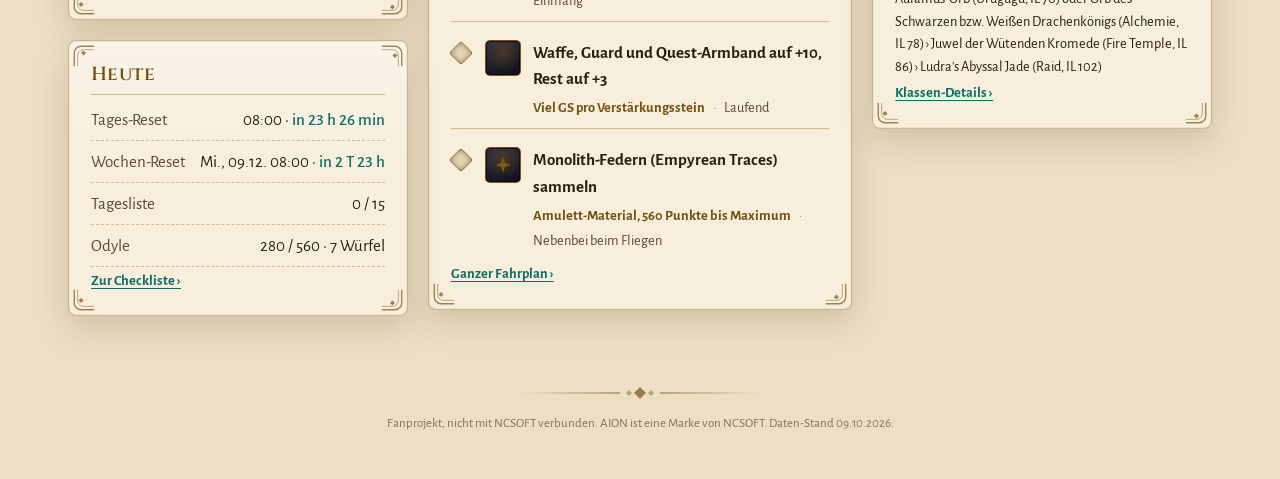
==== commit 24e3ba31: "Fantasy-Design mit Item-Bildern und ausführlichem Plan pro Slot - Neues Design: Abyss-Nacht mit Daev" ====
--- a/public/index.html
+++ b/public/index.html
@@ -7,7 +7,8 @@
 <meta name="description" content="Charakter-Check für AION 2 Global: Name eingeben und Upgrade-Plan bekommen. Dazu Gearscore-Fahrplan, interaktive Karte und Spielzeiten in deutscher Zeit – alle Klassen.">
 <link rel="preconnect" href="https://fonts.googleapis.com">
 <link rel="preconnect" href="https://fonts.gstatic.com" crossorigin>
-<link rel="stylesheet" href="https://fonts.googleapis.com/css2?family=Alegreya+Sans:ital,wght@0,400;0,500;0,700;1,400&family=IBM+Plex+Mono:wght@400;500&family=Marcellus+SC&display=swap">
+<link rel="stylesheet" href="https://fonts.googleapis.com/css2?family=Alegreya+Sans:ital,wght@0,400;0,500;0,700;1,400&family=Cinzel:wght@400;600;700&family=Cinzel+Decorative:wght@700&family=Cormorant+Garamond:ital,wght@1,500;1,600&display=swap">
+<meta name="theme-color" content="#0b0c16">
 <link rel="stylesheet" href="assets/css/style.css">
 <script>
   try { var t = JSON.parse(localStorage.getItem("dk.v1") || "{}").theme; if (t) document.documentElement.setAttribute("data-theme", t); } catch (e) {}
@@ -30,6 +31,9 @@
   <div class="topbar-in">
     <a class="brand" href="#uebersicht" aria-label="Daeva-Kompass, Startseite">
       <svg class="brand-mark" viewBox="0 0 40 40" aria-hidden="true">
+        <defs>
+          <linearGradient id="bm-gold" x1="0" y1="0" x2="0" y2="1"><stop offset="0" class="bm-a"/><stop offset="1" class="bm-b"/></linearGradient>
+        </defs>
         <path class="wing-l" d="M19 30 C12 24 6 22 2 12 C8 15 12 15 15 13 C11 18 14 22 19 24 Z"/>
         <path class="wing-r" d="M21 30 C28 24 34 22 38 12 C32 15 28 15 25 13 C29 18 26 22 21 24 Z"/>
         <path class="core" d="M20 6 L23 17 L20 33 L17 17 Z"/>
@@ -63,6 +67,50 @@
   <!-- ===================== Übersicht ===================== -->
   <section class="view" id="v-uebersicht" aria-labelledby="h-ov">
     <div class="hero">
+      <div class="hero-art" aria-hidden="true">
+        <canvas class="aether" data-aether></canvas>
+        <svg class="tower" viewBox="0 0 400 600" focusable="false">
+          <defs>
+            <radialGradient id="tw-halo" cx="50%" cy="50%" r="50%">
+              <stop offset="0" class="tw-halo-a"/><stop offset=".55" class="tw-halo-b"/><stop offset="1" class="tw-halo-c"/>
+            </radialGradient>
+            <linearGradient id="tw-body" x1="0" y1="0" x2="1" y2="0">
+              <stop offset="0" class="tw-body-a"/><stop offset=".5" class="tw-body-b"/><stop offset="1" class="tw-body-a"/>
+            </linearGradient>
+            <linearGradient id="tw-rim" x1="0" y1="0" x2="0" y2="1">
+              <stop offset="0" class="tw-rim-a"/><stop offset=".5" class="tw-rim-b"/><stop offset="1" class="tw-rim-a"/>
+            </linearGradient>
+            <radialGradient id="tw-core" cx="50%" cy="50%" r="50%">
+              <stop offset="0" class="tw-core-a"/><stop offset=".35" class="tw-core-b"/><stop offset="1" class="tw-core-c"/>
+            </radialGradient>
+          </defs>
+          <circle cx="200" cy="300" r="198" fill="url(#tw-halo)"/>
+          <ellipse class="tw-orbit tw-orbit--back" cx="200" cy="300" rx="170" ry="38"/>
+          <g class="tw-top">
+            <path class="tw-body" d="M212 262 C214 230 218 200 219 170 C236 150 268 132 304 96 C276 112 246 124 224 132 C226 120 227 108 226 98 C244 84 262 66 274 38 C256 58 238 72 222 80 C219 66 214 46 208 30 L200 8 L192 30 C186 46 181 66 178 80 C162 72 144 58 126 38 C138 66 156 84 174 98 C173 108 174 120 176 132 C154 124 124 112 96 96 C132 132 164 150 181 170 C182 200 186 230 188 262 L193 272 L198 259 L204 274 L209 263 Z"/>
+            <path class="tw-vein" d="M219 168 C242 148 272 126 298 101 M226 97 C242 84 258 64 270 44 M181 168 C158 148 128 126 102 101 M174 97 C158 84 142 64 130 44"/>
+            <path class="tw-rim" d="M200 16 L200 258"/>
+          </g>
+          <g class="tw-low">
+            <path class="tw-body tw-body--low" d="M212 338 C214 370 218 400 219 430 C236 450 268 468 304 504 C276 488 246 476 224 468 C226 480 227 492 226 502 C244 516 262 534 274 562 C256 542 238 528 222 520 C219 534 214 554 208 570 L200 592 L192 570 C186 554 181 534 178 520 C162 528 144 542 126 562 C138 534 156 516 174 502 C173 492 174 480 176 468 C154 476 124 488 96 504 C132 468 164 450 181 430 C182 400 186 370 188 338 L193 328 L198 341 L204 326 L209 337 Z"/>
+            <path class="tw-vein" d="M219 432 C242 452 272 474 298 499 M226 503 C242 516 258 536 270 556 M181 432 C158 452 128 474 102 499 M174 503 C158 516 142 536 130 556"/>
+            <path class="tw-rim" d="M200 342 L200 584"/>
+          </g>
+          <g class="tw-shards">
+            <path class="tw-shard s1" d="M176 278 L187 272 L191 285 L180 291 Z"/>
+            <path class="tw-shard s2" d="M214 296 L226 289 L230 304 L218 311 Z"/>
+            <path class="tw-shard s3" d="M195 318 L204 311 L210 322 L201 329 Z"/>
+            <path class="tw-shard s4" d="M158 304 L166 299 L169 308 L161 312 Z"/>
+            <path class="tw-shard s5" d="M234 272 L241 268 L244 276 L237 280 Z"/>
+          </g>
+          <circle class="tw-glow" cx="200" cy="300" r="42" fill="url(#tw-core)"/>
+          <circle class="tw-core" cx="200" cy="300" r="7"/>
+          <ellipse class="tw-orbit tw-orbit--front" cx="200" cy="300" rx="126" ry="25" transform="rotate(-9 200 300)"/>
+          <path class="tw-star" d="M92 60 l3 9 l9 3 l-9 3 l-3 9 l-3 -9 l-9 -3 l9 -3 Z"/>
+          <path class="tw-star tw-star--b" d="M318 168 l2 6 l6 2 l-6 2 l-2 6 l-2 -6 l-6 -2 l6 -2 Z"/>
+          <path class="tw-star tw-star--c" d="M300 452 l2 6 l6 2 l-6 2 l-2 6 l-2 -6 l-6 -2 l6 -2 Z"/>
+        </svg>
+      </div>
       <div class="hero-head">
         <p class="eyebrow">AION 2 Global · alle Klassen · deutsche Zeit</p>
         <h1 id="h-ov">Dein Weg über 1400 Gearscore</h1>
@@ -76,7 +124,11 @@
         <button type="submit" class="btn">Charakter prüfen</button>
       </form>
       <p class="notice ch-offline" id="ov-ch-offline" hidden></p>
-      <p class="small muted">Oder ohne Abruf: Gearscore, Klasse und Fraktion selbst einstellen.</p>
+      <div class="hero-crests" data-part="class-row"></div>
+    </div>
+
+    <section class="panel self-panel" aria-labelledby="h-self">
+      <header class="panel-head"><h2 id="h-self">Ohne Abruf: selbst einstellen</h2><span class="small muted">Gearscore, Klasse und Fraktion</span></header>
       <form class="status" id="status-form" autocomplete="off">
         <label class="field">
           <span>Dein Gearscore</span>
@@ -95,7 +147,7 @@
         </fieldset>
       </form>
       <div data-part="track"></div>
-    </div>
+    </section>
 
     <div class="grid-ov">
       <section class="panel" aria-labelledby="h-nx">
@@ -121,6 +173,7 @@
   <!-- ===================== Charakter-Check ===================== -->
   <section class="view" id="v-charakter" aria-labelledby="h-ch" hidden>
     <header class="view-head">
+      <p class="eyebrow">Armory-Analyse · alle Klassen · alle Global-Server</p>
       <h1 id="h-ch">Charakter-Check</h1>
       <p class="lede">Name eingeben, fertig: Die Seite liest Ausrüstung, Manasteine, Stigmen und Daevanion aus der NCSOFT-Armory und erstellt deinen Upgrade-Plan. Für alle Klassen und alle Global-Server.</p>
     </header>
@@ -307,10 +360,12 @@
 
 <script src="assets/js/config.js"></script>
 <script src="assets/js/data.js"></script>
+<script src="assets/js/data-items.js"></script>
 <script src="assets/js/zeit.js"></script>
 <script src="assets/js/karte.js"></script>
 <script src="assets/js/audit.js"></script>
 <script src="assets/js/app.js"></script>
 <script src="assets/js/charakter.js"></script>
+<script src="assets/js/deko.js"></script>
 </body>
 </html>
--- a/public/assets/css/style.css
+++ b/public/assets/css/style.css
@@ -1,134 +1,260 @@
-/* Daeva-Kompass
- * Layout: dunkle Abyss-Nacht als Grund, Daeva-Gold für Fortschritt, Aether-Türkis für Zeit und Energie.
- * Eine Spalte bis 1200px, Panels nur dort, wo ein Block für sich steht.
+/* Daeva-Kompass – Fantasy-Design
+ * Dunkel (Standard): Abyss-Nacht mit Daeva-Gold, Aether-Türkis und Filigran-Ecken.
+ * Hell: Pergament mit Tinte und dunklem Gold.
+ * Item-Rahmen in den Seltenheitsfarben der offiziellen Armory. Bilder kommen vom NCSOFT-CDN.
  */
 :root {
   color-scheme: dark;
-  --bg: #0d0f1d;
-  --bg-2: #12152a;
-  --surface: #161a31;
-  --surface-2: #1d2140;
-  --line: #2a2f57;
-  --fg: #e9e7f2;
-  --muted: #a4a7c6;
-  --faint: #6c7096;
-  --gold: #e3b55c;
-  --gold-2: #f0d08f;
-  --on-gold: #1b1405;
-  --aether: #67d0cf;
+  --bg: #0b0c16;
+  --bg-2: #10121f;
+  --surface: #151726;
+  --surface-2: #1b1e31;
+  --surface-3: #252941;
+  --line: #2d3150;
+  --edge: rgba(214, 177, 106, 0.30);
+  --edge-strong: rgba(226, 191, 122, 0.62);
+  --orn: rgba(226, 191, 122, 0.78);
+  --fg: #ede6d4;
+  --muted: #b3ab95;
+  --faint: #7f7963;
+  --gold: #d6b16a;
+  --gold-2: #f2d898;
+  --gold-3: #9c7533;
+  --on-gold: #1d1406;
+  --btn-a: #f6e1a6;
+  --btn-b: #d6b16a;
+  --btn-c: #9a722f;
+  --aether: #6fd6d2;
   --elyos: #8fb9f2;
-  --asmo: #df7099;
-  --abyss: #a28cf0;
-  --ok: #58c48f;
-  --warn: #eaa743;
-  --crit: #ee6680;
-  --glow: rgba(103, 208, 207, 0.07);
-  --glow-2: rgba(227, 181, 92, 0.06);
-  --shade: rgba(0, 0, 0, 0.45);
+  --asmo: #e27f9e;
+  --abyss: #a690f2;
+  --ok: #6cc690;
+  --warn: #e9a43a;
+  --crit: #ef6f6f;
+  --shade: rgba(0, 0, 0, 0.5);
+  --glow-a: rgba(111, 214, 210, 0.10);
+  --glow-b: rgba(166, 144, 242, 0.09);
+  --glow-c: rgba(214, 177, 106, 0.08);
+  --star: rgba(255, 246, 220, 0.7);
+  --stars-on: 0.55;
+  --panel-hi: rgba(255, 236, 190, 0.035);
+  --well-a: #2a2e45;
+  --well-b: #0f101a;
+  --input-a: #0b0c15;
+  --cp-glow: rgba(111, 214, 210, 0.55);
   --elyos-fill: rgba(143, 185, 242, 0.15);
-  --asmo-fill: rgba(223, 112, 153, 0.14);
-  --abyss-fill: rgba(162, 140, 240, 0.16);
-  --sea: #0a0c18;
-
-  --font-display: "Marcellus SC", "Marcellus", "Palatino Linotype", Georgia, serif;
+  --asmo-fill: rgba(226, 127, 158, 0.14);
+  --abyss-fill: rgba(166, 144, 242, 0.16);
+  --sea: #090a14;
+  --spark-a: 111, 214, 210;
+  --spark-b: 243, 217, 153;
+  --tw-body-a: #10131f;
+  --tw-body-b: #2a3050;
+  --tw-stroke: rgba(242, 216, 152, 0.75);
+  --tw-halo: rgba(111, 214, 210, 0.22);
+  --tw-halo-2: rgba(166, 144, 242, 0.08);
+
+  /* Seltenheitsfarben wie in der NCSOFT-Armory (dunkles Design) */
+  --g-common: rgba(255, 255, 255, 0.82);
+  --g-rare: #52b35c;
+  --g-legend: #3d94d8;
+  --g-unique: #e9a43a;
+  --g-epic: #ee6c2a;
+  --g-mythic: #d33939;
+  --g-special: #34b798;
+
+  --font-display: "Cinzel", "Trajan Pro", "Palatino Linotype", Georgia, serif;
+  --font-deco: "Cinzel Decorative", "Cinzel", Georgia, serif;
   --font-body: "Alegreya Sans", "Segoe UI", system-ui, -apple-system, sans-serif;
-  --font-mono: "IBM Plex Mono", ui-monospace, "SFMono-Regular", Menlo, Consolas, monospace;
+  --font-serif: "Cormorant Garamond", "Palatino Linotype", Georgia, serif;
 
   --fs-xs: 0.8125rem;
   --fs-sm: 0.9rem;
-  --fs-md: 1rem;
+  --fs-md: 1.0625rem;
   --fs-lg: 1.1875rem;
   --fs-xl: 1.5rem;
   --fs-2xl: 2rem;
-  --fs-3xl: clamp(2rem, 1.4rem + 2.6vw, 2.9rem);
-  --r: 10px;
-  --r-sm: 6px;
+  --fs-3xl: clamp(2.05rem, 1.35rem + 2.8vw, 3.1rem);
+  --r: 8px;
+  --r-sm: 5px;
+
+  /* Filigran-Ecken (als Maske, Farbe kommt aus --orn) */
+  --orn-tl: url("data:image/svg+xml,%3Csvg xmlns='http://www.w3.org/2000/svg' viewBox='0 0 26 26'%3E%3Cpath d='M1.5 25V9.5a8 8 0 0 1 8-8H25' fill='none' stroke='black' stroke-width='1.6'/%3E%3Cpath d='M5.5 25V12.5a7 7 0 0 1 7-7H25' fill='none' stroke='black' stroke-width='.8'/%3E%3Cpath d='M9.5 9.5l3-3 3 3-3 3z'/%3E%3C/svg%3E");
+  --orn-tr: url("data:image/svg+xml,%3Csvg xmlns='http://www.w3.org/2000/svg' viewBox='0 0 26 26'%3E%3Cg transform='rotate(90 13 13)'%3E%3Cpath d='M1.5 25V9.5a8 8 0 0 1 8-8H25' fill='none' stroke='black' stroke-width='1.6'/%3E%3Cpath d='M5.5 25V12.5a7 7 0 0 1 7-7H25' fill='none' stroke='black' stroke-width='.8'/%3E%3Cpath d='M9.5 9.5l3-3 3 3-3 3z'/%3E%3C/g%3E%3C/svg%3E");
+  --orn-br: url("data:image/svg+xml,%3Csvg xmlns='http://www.w3.org/2000/svg' viewBox='0 0 26 26'%3E%3Cg transform='rotate(180 13 13)'%3E%3Cpath d='M1.5 25V9.5a8 8 0 0 1 8-8H25' fill='none' stroke='black' stroke-width='1.6'/%3E%3Cpath d='M5.5 25V12.5a7 7 0 0 1 7-7H25' fill='none' stroke='black' stroke-width='.8'/%3E%3Cpath d='M9.5 9.5l3-3 3 3-3 3z'/%3E%3C/g%3E%3C/svg%3E");
+  --orn-bl: url("data:image/svg+xml,%3Csvg xmlns='http://www.w3.org/2000/svg' viewBox='0 0 26 26'%3E%3Cg transform='rotate(270 13 13)'%3E%3Cpath d='M1.5 25V9.5a8 8 0 0 1 8-8H25' fill='none' stroke='black' stroke-width='1.6'/%3E%3Cpath d='M5.5 25V12.5a7 7 0 0 1 7-7H25' fill='none' stroke='black' stroke-width='.8'/%3E%3Cpath d='M9.5 9.5l3-3 3 3-3 3z'/%3E%3C/g%3E%3C/svg%3E");
+  --orn-line: url("data:image/svg+xml,%3Csvg xmlns='http://www.w3.org/2000/svg' viewBox='0 0 240 14' preserveAspectRatio='xMinYMid meet'%3E%3Cdefs%3E%3ClinearGradient id='f'%3E%3Cstop offset='0' stop-color='black'/%3E%3Cstop offset='1' stop-color='black' stop-opacity='0'/%3E%3C/linearGradient%3E%3C/defs%3E%3Cpath d='M7 1l6 6-6 6-6-6z'/%3E%3Cpath d='M19 7l2.5-2.5L24 7l-2.5 2.5z' fill-opacity='.6'/%3E%3Crect x='28' y='6.4' width='212' height='1.2' fill='url(%23f)'/%3E%3C/svg%3E");
+  --orn-center: url("data:image/svg+xml,%3Csvg xmlns='http://www.w3.org/2000/svg' viewBox='0 0 240 14'%3E%3Cdefs%3E%3ClinearGradient id='l' x1='1' x2='0'%3E%3Cstop offset='0' stop-color='black'/%3E%3Cstop offset='1' stop-color='black' stop-opacity='0'/%3E%3C/linearGradient%3E%3ClinearGradient id='r'%3E%3Cstop offset='0' stop-color='black'/%3E%3Cstop offset='1' stop-color='black' stop-opacity='0'/%3E%3C/linearGradient%3E%3C/defs%3E%3Crect x='0' y='6.4' width='100' height='1.2' fill='url(%23l)'/%3E%3Cpath d='M106 7l3-3 3 3-3 3z' fill-opacity='.6'/%3E%3Cpath d='M120 1l6 6-6 6-6-6z'/%3E%3Cpath d='M128 7l3-3 3 3-3 3z' fill-opacity='.6'/%3E%3Crect x='140' y='6.4' width='100' height='1.2' fill='url(%23r)'/%3E%3C/svg%3E");
 }
 
 @media (prefers-color-scheme: light) {
   :root:not([data-theme="dark"]) {
     color-scheme: light;
-    --bg: #eef1f8;
-    --bg-2: #e3e7f2;
-    --surface: #ffffff;
-    --surface-2: #f3f5fb;
-    --line: #d2d8ea;
-    --fg: #171a33;
-    --muted: #4f5578;
-    --faint: #7d83a3;
-    --gold: #94650c;
-    --gold-2: #b57d15;
-    --on-gold: #fffaf0;
-    --aether: #11797a;
+    --bg: #ecdfc4;
+    --bg-2: #e3d3b2;
+    --surface: #f7eedb;
+    --surface-2: #f0e3c8;
+    --surface-3: #e4d2ae;
+    --line: #d2bd93;
+    --edge: rgba(122, 88, 28, 0.38);
+    --edge-strong: rgba(122, 88, 28, 0.7);
+    --orn: rgba(122, 88, 28, 0.72);
+    --fg: #2a1f13;
+    --muted: #5b4931;
+    --faint: #84715a;
+    --gold: #8c6418;
+    --gold-2: #74500f;
+    --gold-3: #5b3f0a;
+    --on-gold: #241805;
+    --btn-a: #f0d58f;
+    --btn-b: #d2a54e;
+    --btn-c: #9c7228;
+    --aether: #0f6d69;
     --elyos: #2a63b3;
-    --asmo: #ad345d;
-    --abyss: #6248c4;
-    --ok: #1d8452;
-    --warn: #a2600a;
-    --crit: #be2f4c;
-    --glow: rgba(42, 99, 179, 0.07);
-    --glow-2: rgba(148, 101, 12, 0.06);
-    --shade: rgba(23, 26, 51, 0.12);
-    --elyos-fill: rgba(42, 99, 179, 0.12);
-    --asmo-fill: rgba(173, 52, 93, 0.11);
-    --abyss-fill: rgba(98, 72, 196, 0.12);
-    --sea: #dfe4f0;
+    --asmo: #a3324f;
+    --abyss: #5b43b8;
+    --ok: #2c7a3d;
+    --warn: #995806;
+    --crit: #ab2a20;
+    --shade: rgba(84, 58, 20, 0.18);
+    --glow-a: rgba(255, 250, 235, 0.75);
+    --glow-b: rgba(160, 120, 50, 0.10);
+    --glow-c: rgba(120, 80, 30, 0.12);
+    --star: rgba(120, 84, 30, 0.25);
+    --stars-on: 0.35;
+    --input-a: #ddcca8;
+    --cp-glow: transparent;
+    --panel-hi: rgba(255, 255, 255, 0.35);
+    --elyos-fill: rgba(42, 99, 179, 0.10);
+    --asmo-fill: rgba(163, 50, 79, 0.10);
+    --abyss-fill: rgba(91, 67, 184, 0.10);
+    --sea: #e7d9bb;
+    --spark-a: 156, 114, 40;
+    --spark-b: 15, 109, 105;
+    --tw-body-a: #cdb68a;
+    --tw-body-b: #f3e6c8;
+    --tw-stroke: rgba(91, 63, 10, 0.75);
+    --tw-halo: rgba(15, 109, 105, 0.16);
+    --tw-halo-2: rgba(140, 100, 24, 0.10);
+    --g-common: rgba(0, 0, 0, 0.62);
+    --g-rare: #00870b;
+    --g-legend: #006fc6;
+    --g-unique: #c27400;
+    --g-epic: #d0531a;
+    --g-mythic: #c60000;
+    --g-special: #078f70;
   }
 }
 :root[data-theme="light"] {
   color-scheme: light;
-  --bg: #eef1f8;
-  --bg-2: #e3e7f2;
-  --surface: #ffffff;
-  --surface-2: #f3f5fb;
-  --line: #d2d8ea;
-  --fg: #171a33;
-  --muted: #4f5578;
-  --faint: #7d83a3;
-  --gold: #94650c;
-  --gold-2: #b57d15;
-  --on-gold: #fffaf0;
-  --aether: #11797a;
+  --bg: #ecdfc4;
+  --bg-2: #e3d3b2;
+  --surface: #f7eedb;
+  --surface-2: #f0e3c8;
+  --surface-3: #e4d2ae;
+  --line: #d2bd93;
+  --edge: rgba(122, 88, 28, 0.38);
+  --edge-strong: rgba(122, 88, 28, 0.7);
+  --orn: rgba(122, 88, 28, 0.72);
+  --fg: #2a1f13;
+  --muted: #5b4931;
+  --faint: #84715a;
+  --gold: #8c6418;
+  --gold-2: #74500f;
+  --gold-3: #5b3f0a;
+  --on-gold: #241805;
+  --btn-a: #f0d58f;
+  --btn-b: #d2a54e;
+  --btn-c: #9c7228;
+  --aether: #0f6d69;
   --elyos: #2a63b3;
-  --asmo: #ad345d;
-  --abyss: #6248c4;
-  --ok: #1d8452;
-  --warn: #a2600a;
-  --crit: #be2f4c;
-  --glow: rgba(42, 99, 179, 0.07);
-  --glow-2: rgba(148, 101, 12, 0.06);
-  --shade: rgba(23, 26, 51, 0.12);
-  --elyos-fill: rgba(42, 99, 179, 0.12);
-  --asmo-fill: rgba(173, 52, 93, 0.11);
-  --abyss-fill: rgba(98, 72, 196, 0.12);
-  --sea: #dfe4f0;
+  --asmo: #a3324f;
+  --abyss: #5b43b8;
+  --ok: #2c7a3d;
+  --warn: #995806;
+  --crit: #ab2a20;
+  --shade: rgba(84, 58, 20, 0.18);
+  --glow-a: rgba(255, 250, 235, 0.75);
+  --glow-b: rgba(160, 120, 50, 0.10);
+  --glow-c: rgba(120, 80, 30, 0.12);
+  --star: rgba(120, 84, 30, 0.25);
+  --stars-on: 0.35;
+  --input-a: #ddcca8;
+  --cp-glow: transparent;
+  --panel-hi: rgba(255, 255, 255, 0.35);
+  --elyos-fill: rgba(42, 99, 179, 0.10);
+  --asmo-fill: rgba(163, 50, 79, 0.10);
+  --abyss-fill: rgba(91, 67, 184, 0.10);
+  --sea: #e7d9bb;
+  --spark-a: 156, 114, 40;
+  --spark-b: 15, 109, 105;
+  --tw-body-a: #cdb68a;
+  --tw-body-b: #f3e6c8;
+  --tw-stroke: rgba(91, 63, 10, 0.75);
+  --tw-halo: rgba(15, 109, 105, 0.16);
+  --tw-halo-2: rgba(140, 100, 24, 0.10);
+  --g-common: rgba(0, 0, 0, 0.62);
+  --g-rare: #00870b;
+  --g-legend: #006fc6;
+  --g-unique: #c27400;
+  --g-epic: #d0531a;
+  --g-mythic: #c60000;
+  --g-special: #078f70;
 }
 
 /* ---------- Grund ---------- */
 *, *::before, *::after { box-sizing: border-box; }
-html { -webkit-text-size-adjust: 100%; }
+html { -webkit-text-size-adjust: 100%; background: var(--bg); }
 body {
   margin: 0;
-  background:
-    radial-gradient(1100px 520px at 85% -8%, var(--glow), transparent 70%),
-    radial-gradient(900px 480px at -10% 30%, var(--glow-2), transparent 70%),
-    var(--bg);
-  background-attachment: fixed;
+  min-height: 100vh;
+  background: var(--bg);
   color: var(--fg);
   font-family: var(--font-body);
   font-size: var(--fs-md);
-  line-height: 1.55;
+  line-height: 1.58;
+  -webkit-font-smoothing: antialiased;
+}
+/* Himmel: Aether-Schein, Abyss-Violett, ein Hauch Gold – und Sternenstaub */
+body::before {
+  content: ""; position: fixed; inset: 0; z-index: -2; pointer-events: none;
+  background:
+    radial-gradient(1200px 700px at 82% -12%, var(--glow-a), transparent 66%),
+    radial-gradient(900px 640px at -12% 22%, var(--glow-b), transparent 70%),
+    radial-gradient(1100px 760px at 50% 118%, var(--glow-c), transparent 70%);
+}
+body::after {
+  content: ""; position: fixed; inset: 0; z-index: -1; pointer-events: none; opacity: var(--stars-on);
+  background-image:
+    radial-gradient(1.2px 1.2px at 8% 12%, var(--star) 60%, transparent 62%),
+    radial-gradient(1px 1px at 22% 64%, var(--star) 60%, transparent 62%),
+    radial-gradient(1.4px 1.4px at 37% 28%, var(--star) 60%, transparent 62%),
+    radial-gradient(1px 1px at 51% 83%, var(--star) 60%, transparent 62%),
+    radial-gradient(1.1px 1.1px at 66% 44%, var(--star) 60%, transparent 62%),
+    radial-gradient(1px 1px at 79% 9%, var(--star) 60%, transparent 62%),
+    radial-gradient(1.3px 1.3px at 91% 71%, var(--star) 60%, transparent 62%),
+    radial-gradient(1px 1px at 14% 92%, var(--star) 60%, transparent 62%);
+  background-size: 280px 280px;
+  -webkit-mask-image: linear-gradient(to bottom, #000, rgba(0, 0, 0, 0.35) 70%, transparent);
+  mask-image: linear-gradient(to bottom, #000, rgba(0, 0, 0, 0.35) 70%, transparent);
 }
 [hidden] { display: none !important; }
 img, svg { max-width: 100%; }
 a { color: var(--aether); text-underline-offset: 3px; }
-a:hover { color: var(--fg); }
-h1, h2, h3 { text-wrap: balance; margin: 0; line-height: 1.2; }
-h1 { font-family: var(--font-display); font-weight: 400; font-size: var(--fs-3xl); letter-spacing: 0.01em; }
-h2 { font-family: var(--font-display); font-weight: 400; font-size: var(--fs-xl); }
-h3 { font-size: var(--fs-lg); font-weight: 700; }
+a:hover { color: var(--gold-2); }
+h1, h2, h3, h4, h5 { text-wrap: balance; margin: 0; line-height: 1.2; }
+h1 {
+  font-family: var(--font-display); font-weight: 600; font-size: var(--fs-3xl); letter-spacing: 0.02em;
+  background: linear-gradient(180deg, var(--gold-2) 10%, var(--gold) 60%, var(--gold-3));
+  -webkit-background-clip: text; background-clip: text; color: transparent;
+  padding-bottom: 0.06em;
+}
+h2 { font-family: var(--font-display); font-weight: 600; font-size: var(--fs-xl); letter-spacing: 0.02em; color: var(--gold-2); }
+h3 { font-family: var(--font-display); font-weight: 600; font-size: var(--fs-lg); letter-spacing: 0.03em; color: var(--gold-2); }
+h4, h5 { font-family: var(--font-display); font-weight: 600; }
 p { margin: 0; }
-:focus-visible { outline: 2px solid var(--gold); outline-offset: 2px; border-radius: 4px; }
+::selection { background: color-mix(in srgb, var(--gold) 40%, transparent); }
+:focus-visible { outline: 2px solid var(--gold-2); outline-offset: 2px; border-radius: 3px; }
 .sr { position: absolute; width: 1px; height: 1px; overflow: hidden; clip: rect(0 0 0 0); white-space: nowrap; }
 .sprite { position: absolute; width: 0; height: 0; overflow: hidden; }
 .skip { position: absolute; left: 16px; top: -60px; background: var(--gold); color: var(--on-gold); padding: 8px 12px; border-radius: var(--r-sm); z-index: 50; }
@@ -140,162 +266,310 @@
 .muted { color: var(--muted); }
 .small { font-size: var(--fs-sm); }
 .fine { font-size: var(--fs-xs); color: var(--faint); margin-top: 10px; }
-.eyebrow { font-family: var(--font-mono); font-size: var(--fs-xs); letter-spacing: 0.08em; text-transform: uppercase; color: var(--gold); }
-.lede { font-size: var(--fs-lg); color: var(--muted); max-width: 64ch; }
+.eyebrow { font-family: var(--font-display); font-size: 0.72rem; font-weight: 600; letter-spacing: 0.2em; text-transform: uppercase; color: var(--gold); }
+.lede { font-family: var(--font-serif); font-style: italic; font-weight: 500; font-size: 1.32rem; line-height: 1.45; color: var(--muted); max-width: 62ch; }
 .warn-text { color: var(--warn); font-weight: 700; }
-.num { font-family: var(--font-mono); font-variant-numeric: tabular-nums; }
+.ok-text { color: var(--ok); font-weight: 700; }
+.num, .cd, .nx-time, .clock-time, .ctr-val, input[type="number"] { font-variant-numeric: tabular-nums lining-nums; }
+.num { font-weight: 500; }
+
+/* Filigran-Ecken für Panels und Karten */
+.panel, .verdict, .hero, .ch-banner, .slot-detail, .doll, .phase, .notice--orn { position: relative; }
+.panel::before, .verdict::before, .hero::before, .ch-banner::before, .slot-detail::before, .doll::before, .phase::before {
+  content: ""; position: absolute; inset: 4px; pointer-events: none; z-index: 0;
+  background: var(--orn);
+  -webkit-mask: var(--orn-tl) left top / 22px 22px no-repeat, var(--orn-tr) right top / 22px 22px no-repeat, var(--orn-bl) left bottom / 22px 22px no-repeat, var(--orn-br) right bottom / 22px 22px no-repeat;
+  mask: var(--orn-tl) left top / 22px 22px no-repeat, var(--orn-tr) right top / 22px 22px no-repeat, var(--orn-bl) left bottom / 22px 22px no-repeat, var(--orn-br) right bottom / 22px 22px no-repeat;
+}
+.panel > *, .verdict > *, .ch-banner > *, .slot-detail > *, .doll > *, .phase > * { position: relative; z-index: 1; }
 
 /* ---------- Kopfzeile ---------- */
 .topbar {
   position: sticky; top: env(safe-area-inset-top, 0px); z-index: 20;
-  background: var(--bg-2);
-  border-bottom: 1px solid var(--line);
-}
-.topbar-in { max-width: 1200px; margin-inline: auto; padding: 10px 16px; display: flex; align-items: center; gap: 14px; }
+  background: color-mix(in srgb, var(--bg) 86%, transparent);
+  -webkit-backdrop-filter: blur(12px) saturate(1.2); backdrop-filter: blur(12px) saturate(1.2);
+}
+.topbar::after {
+  content: ""; position: absolute; left: 0; right: 0; bottom: 0; height: 1px;
+  background: linear-gradient(90deg, transparent, var(--edge-strong) 20%, var(--gold-2) 50%, var(--edge-strong) 80%, transparent);
+}
+.topbar-in { max-width: 1200px; margin-inline: auto; padding: 10px 16px 6px; display: flex; align-items: center; gap: 14px; }
 @media (min-width: 700px) { .topbar-in { padding-inline: 28px; } }
 .brand { display: flex; align-items: center; gap: 10px; color: var(--fg); text-decoration: none; min-width: 0; }
-.brand-mark { width: 36px; height: 36px; flex: none; }
-.brand-mark .wing-l, .brand-mark .wing-r { fill: var(--gold); opacity: 0.85; }
+.brand:hover { color: var(--fg); }
+.brand-mark { width: 40px; height: 40px; flex: none; filter: drop-shadow(0 0 8px color-mix(in srgb, var(--gold) 45%, transparent)); }
+.brand-mark .bm-a { stop-color: var(--gold-2); }
+.brand-mark .bm-b { stop-color: var(--gold-3); }
+.brand-mark .wing-l, .brand-mark .wing-r { fill: url(#bm-gold); }
 .brand-mark .core { fill: var(--aether); }
 .brand-text { display: flex; flex-direction: column; line-height: 1.1; min-width: 0; }
-.brand-name { font-family: var(--font-display); font-size: 1.25rem; }
-.brand-sub { font-family: var(--font-mono); font-size: 0.7rem; letter-spacing: 0.08em; text-transform: uppercase; color: var(--faint); }
+.brand-name {
+  font-family: var(--font-deco); font-weight: 700; font-size: 1.28rem; letter-spacing: 0.02em;
+  background: linear-gradient(180deg, var(--gold-2), var(--gold) 70%); -webkit-background-clip: text; background-clip: text; color: transparent;
+}
+.brand-sub { font-family: var(--font-display); font-size: 0.64rem; font-weight: 600; letter-spacing: 0.22em; text-transform: uppercase; color: var(--faint); }
 .clock { margin-left: auto; display: grid; grid-template-columns: auto auto; column-gap: 8px; align-items: baseline; text-align: right; }
-.clock-lbl { grid-column: 1 / -1; font-size: 0.68rem; letter-spacing: 0.08em; text-transform: uppercase; color: var(--faint); }
-.clock-time { font-family: var(--font-mono); font-variant-numeric: tabular-nums; font-size: 1.05rem; color: var(--fg); }
-.clock-zone { font-family: var(--font-mono); font-size: var(--fs-xs); color: var(--aether); }
+.clock-lbl { grid-column: 1 / -1; font-family: var(--font-display); font-size: 0.6rem; font-weight: 600; letter-spacing: 0.2em; text-transform: uppercase; color: var(--faint); }
+.clock-time { font-size: 1.12rem; font-weight: 500; color: var(--fg); }
+.clock-zone { font-size: var(--fs-xs); color: var(--aether); font-weight: 700; }
 .theme-btn { padding: 6px 10px; }
 .theme-btn svg { width: 16px; height: 16px; fill: currentColor; stroke: currentColor; }
 @media (max-width: 520px) {
   .brand-sub { display: none; }
   .theme-btn span { display: none; }
+  .brand-name { font-size: 1.05rem; white-space: nowrap; }
+  .brand-mark { width: 34px; height: 34px; }
+  .theme-btn { padding: 6px 8px; }
+  .topbar-in { gap: 10px; }
+}
+@media (max-width: 400px) {
+  .clock-zone { display: none; }
+  .clock-time { font-size: 1rem; }
+  .brand-name { font-size: 0.98rem; }
 }
 
 .tabs { max-width: 1200px; margin-inline: auto; display: flex; gap: 2px; overflow-x: auto; padding: 0 12px; scrollbar-width: none; }
 .tabs::-webkit-scrollbar { display: none; }
 @media (min-width: 700px) { .tabs { padding-inline: 24px; } }
 .tabs a {
-  flex: none; padding: 10px 12px 11px; color: var(--muted); text-decoration: none; font-weight: 500;
-  border-bottom: 2px solid transparent; white-space: nowrap;
-}
-.tabs a:hover { color: var(--fg); }
-.tabs a[aria-current="page"] { color: var(--fg); border-bottom-color: var(--gold); }
-
-main.wrap { padding-block: 28px 40px; }
-.view { display: flex; flex-direction: column; gap: 22px; }
+  position: relative; flex: none; padding: 9px 12px 11px; color: var(--muted); text-decoration: none;
+  font-family: var(--font-display); font-weight: 600; font-size: 0.78rem; letter-spacing: 0.12em; text-transform: uppercase; white-space: nowrap;
+}
+.tabs a:hover { color: var(--gold-2); }
+.tabs a[aria-current="page"] { color: var(--gold-2); text-shadow: 0 0 14px color-mix(in srgb, var(--gold) 55%, transparent); }
+.tabs a[aria-current="page"]::after {
+  content: ""; position: absolute; left: 14%; right: 14%; bottom: 4px; height: 2px;
+  background: linear-gradient(90deg, transparent, var(--gold-2), transparent);
+}
+.tabs a[aria-current="page"]::before {
+  content: ""; position: absolute; left: 50%; bottom: 1px; width: 7px; height: 7px; transform: translateX(-50%) rotate(45deg);
+  background: var(--gold-2); box-shadow: 0 0 8px var(--gold);
+}
+
+main.wrap { padding-block: 30px 44px; }
+.view { display: flex; flex-direction: column; gap: 24px; }
 .view-head { display: flex; flex-direction: column; gap: 10px; }
+.view-head h1::after, .ornate::after {
+  content: ""; display: block; width: min(260px, 70%); height: 14px; margin-top: 10px;
+  background: var(--orn);
+  -webkit-mask: var(--orn-line) left center / contain no-repeat; mask: var(--orn-line) left center / contain no-repeat;
+}
 
 /* ---------- Bausteine ---------- */
 .panel {
-  background: var(--surface);
-  border: 1px solid var(--line);
+  background: linear-gradient(180deg, var(--panel-hi), transparent 140px), var(--surface);
+  border: 1px solid var(--edge);
   border-radius: var(--r);
-  padding: 18px;
+  box-shadow: inset 0 0 0 1px color-mix(in srgb, var(--surface-3) 40%, transparent), 0 12px 32px var(--shade);
+  padding: 22px;
   display: flex; flex-direction: column; gap: 12px;
   min-width: 0;
 }
 .panel h2 { font-size: var(--fs-lg); }
-.panel-head { display: flex; align-items: baseline; justify-content: space-between; gap: 12px; flex-wrap: wrap; }
-.panel--warn { border-color: color-mix(in srgb, var(--warn) 45%, var(--line)); }
-.two { display: grid; gap: 18px; grid-template-columns: 1fr; align-items: start; }
+.panel-head { display: flex; align-items: baseline; justify-content: space-between; gap: 8px 12px; flex-wrap: wrap; padding-bottom: 8px; border-bottom: 1px solid var(--line); }
+.panel--warn { border-color: color-mix(in srgb, var(--warn) 50%, var(--edge)); }
+.panel--warn h2, .panel--warn h3 { color: var(--warn); }
+.two { display: grid; gap: 20px; grid-template-columns: 1fr; align-items: start; }
 @media (min-width: 900px) { .two { grid-template-columns: 1fr 1fr; } }
 
 .btn {
-  font: inherit; font-weight: 700; cursor: pointer;
-  background: var(--gold); color: var(--on-gold);
-  border: 1px solid var(--gold); border-radius: var(--r-sm);
-  padding: 8px 14px; line-height: 1.2;
-}
-.btn:hover { background: var(--gold-2); border-color: var(--gold-2); }
-.btn--ghost { background: transparent; color: var(--fg); border-color: var(--line); font-weight: 500; display: inline-flex; align-items: center; gap: 6px; }
-.btn--ghost:hover { background: var(--surface-2); border-color: var(--faint); }
-.btn--ghost.is-on { border-color: var(--gold); color: var(--gold); }
+  font-family: var(--font-display); font-weight: 700; font-size: 0.8rem; letter-spacing: 0.1em; text-transform: uppercase;
+  cursor: pointer; color: var(--on-gold);
+  background: linear-gradient(180deg, var(--btn-a), var(--btn-b) 48%, var(--btn-c));
+  border: 1px solid var(--btn-c); border-radius: 3px;
+  padding: 10px 18px; line-height: 1.2;
+  text-shadow: 0 1px 0 rgba(255, 255, 255, 0.35);
+  box-shadow: inset 0 1px 0 rgba(255, 255, 255, 0.5), inset 0 -2px 0 rgba(0, 0, 0, 0.22), 0 2px 12px color-mix(in srgb, var(--gold) 30%, transparent);
+  transition: filter .15s, box-shadow .15s, transform .15s;
+}
+.btn:hover { filter: brightness(1.07); box-shadow: inset 0 1px 0 rgba(255, 255, 255, 0.5), inset 0 -2px 0 rgba(0, 0, 0, 0.22), 0 0 22px color-mix(in srgb, var(--gold-2) 50%, transparent); }
+.btn:active { transform: translateY(1px); }
+.btn--ghost {
+  background: color-mix(in srgb, var(--surface-2) 70%, transparent); color: var(--gold-2); border-color: var(--edge-strong);
+  font-family: var(--font-body); font-size: var(--fs-sm); letter-spacing: 0.02em; text-transform: none; font-weight: 700; text-shadow: none;
+  box-shadow: none; display: inline-flex; align-items: center; gap: 6px;
+}
+.btn--ghost:hover { background: var(--surface-3); border-color: var(--gold); box-shadow: 0 0 14px color-mix(in srgb, var(--gold) 25%, transparent); filter: none; }
+.btn--ghost.is-on { border-color: var(--gold-2); color: var(--gold-2); background: color-mix(in srgb, var(--gold) 14%, var(--surface-2)); }
 .link-btn {
   font: inherit; background: none; border: 0; padding: 0; cursor: pointer;
   color: var(--aether); text-decoration: underline; text-underline-offset: 3px; text-align: left;
   display: inline-flex; align-items: center; gap: 6px;
 }
-.link-btn:hover { color: var(--fg); }
+.link-btn:hover { color: var(--gold-2); }
 .icon-btn {
   font: inherit; font-size: 1.1rem; width: 36px; height: 36px; cursor: pointer;
-  background: var(--surface); color: var(--fg); border: 1px solid var(--line); border-radius: var(--r-sm);
-}
-.icon-btn:hover { border-color: var(--faint); }
-.more { font-size: var(--fs-sm); font-weight: 500; margin-top: auto; }
+  background: var(--surface); color: var(--gold-2); border: 1px solid var(--edge-strong); border-radius: 3px;
+}
+.icon-btn:hover { border-color: var(--gold-2); box-shadow: 0 0 12px color-mix(in srgb, var(--gold) 30%, transparent); }
+.more { font-size: var(--fs-sm); font-weight: 700; margin-top: auto; }
+.more::after { content: " ›"; }
 .row-actions { display: flex; flex-wrap: wrap; gap: 10px; align-items: center; }
 
 .chip {
-  display: inline-block; font-family: var(--font-mono); font-size: 0.7rem; letter-spacing: 0.04em;
-  padding: 1px 7px; border-radius: 999px; border: 1px solid currentColor; white-space: nowrap; vertical-align: middle;
+  display: inline-block; font-size: 0.72rem; font-weight: 700; letter-spacing: 0.04em;
+  padding: 1px 8px; border-radius: 999px; border: 1px solid currentColor; white-space: nowrap; vertical-align: middle;
+  background: color-mix(in srgb, currentColor 8%, transparent);
 }
 .chip--ok { color: var(--ok); }
 .chip--community { color: var(--aether); }
 .chip--offen { color: var(--warn); }
 
-.field { display: flex; flex-direction: column; gap: 4px; min-width: 0; }
-.field > span, .field legend { font-size: var(--fs-xs); color: var(--muted); letter-spacing: 0.04em; text-transform: uppercase; font-family: var(--font-mono); }
+.field { display: flex; flex-direction: column; gap: 5px; min-width: 0; }
+.field > span, .field legend { font-family: var(--font-display); font-size: 0.66rem; font-weight: 600; color: var(--muted); letter-spacing: 0.16em; text-transform: uppercase; }
 .field--inline { flex-direction: row; align-items: center; gap: 10px; }
 .field--inline input { width: 110px; }
 input[type="number"], input[type="text"], select, textarea {
-  font: inherit; color: var(--fg); background: var(--bg-2); border: 1px solid var(--line); border-radius: var(--r-sm);
-  padding: 8px 10px; min-width: 0;
-}
-input[type="number"] { font-family: var(--font-mono); font-variant-numeric: tabular-nums; }
+  font: inherit; color: var(--fg); min-width: 0;
+  background: linear-gradient(180deg, var(--input-a), var(--bg-2));
+  border: 1px solid var(--edge); border-radius: 3px;
+  padding: 9px 11px;
+  box-shadow: inset 0 1px 3px rgba(0, 0, 0, 0.35);
+}
+input[type="number"]:focus, input[type="text"]:focus, select:focus, textarea:focus { border-color: var(--gold); outline: none; box-shadow: inset 0 1px 3px rgba(0, 0, 0, 0.35), 0 0 0 3px color-mix(in srgb, var(--gold) 22%, transparent); }
+input::placeholder { color: var(--faint); }
 textarea { resize: vertical; }
 fieldset { border: 0; padding: 0; margin: 0; min-width: 0; }
 
 .switch { display: inline-flex; align-items: center; gap: 8px; cursor: pointer; font-size: var(--fs-sm); }
 .switch input { width: 18px; height: 18px; accent-color: var(--gold); margin: 0; }
 
-.seg { display: inline-flex; border: 1px solid var(--line); border-radius: var(--r-sm); overflow: hidden; background: var(--bg-2); }
+/* Haken als goldene Raute */
+.step-check input, .q-check input {
+  -webkit-appearance: none; appearance: none; margin: 3px 0 0; cursor: pointer;
+  width: 20px; height: 20px; flex: none; display: grid; place-content: center;
+  border: 1.5px solid var(--gold); border-radius: 3px; transform: rotate(45deg) scale(0.86);
+  background: var(--bg-2); box-shadow: inset 0 0 6px rgba(0, 0, 0, 0.4);
+}
+.step-check input::after, .q-check input::after {
+  content: ""; width: 9px; height: 9px; transform: scale(0); transition: transform .15s;
+  background: radial-gradient(circle at 35% 35%, var(--btn-a), var(--gold) 60%, var(--gold-3));
+  box-shadow: 0 0 8px var(--gold);
+}
+.step-check input:checked::after, .q-check input:checked::after { transform: scale(1); }
+.step-check input:focus-visible, .q-check input:focus-visible { outline: 2px solid var(--gold-2); outline-offset: 3px; }
+
+.seg { display: inline-flex; border: 1px solid var(--edge); border-radius: 3px; overflow: hidden; background: var(--bg-2); }
 .seg--wrap { flex-wrap: wrap; border: 0; background: none; gap: 6px; overflow: visible; }
 .seg-opt { position: relative; }
 .seg-opt input { position: absolute; opacity: 0; inset: 0; margin: 0; cursor: pointer; }
 .seg-opt span, .seg-btn { display: block; padding: 8px 14px; cursor: pointer; font: inherit; color: var(--muted); background: none; border: 0; }
-.seg-opt input:checked + span { background: var(--surface-2); color: var(--fg); box-shadow: inset 0 -2px 0 var(--gold); }
+.seg-opt input:checked + span { background: var(--surface-3); color: var(--gold-2); box-shadow: inset 0 -2px 0 var(--gold); }
 .seg-opt input:focus-visible + span { outline: 2px solid var(--gold); outline-offset: -2px; }
-.seg-btn.is-on { background: var(--surface-2); color: var(--fg); box-shadow: inset 0 -2px 0 var(--gold); }
-.seg--wrap .seg-btn { border: 1px solid var(--line); border-radius: var(--r-sm); background: var(--surface); }
+.seg-btn.is-on { background: var(--surface-3); color: var(--gold-2); box-shadow: inset 0 -2px 0 var(--gold); }
+.seg--wrap .seg-btn { border: 1px solid var(--line); border-radius: 3px; background: var(--surface); }
 .seg--wrap .seg-btn.is-on { border-color: var(--gold); }
 .seg--sm .seg-btn { padding: 6px 10px; font-size: var(--fs-sm); }
-.mine { font-family: var(--font-mono); font-size: 0.65rem; color: var(--gold); text-transform: uppercase; letter-spacing: 0.06em; margin-left: 4px; }
+.mine { font-family: var(--font-display); font-size: 0.6rem; font-weight: 700; color: var(--gold); text-transform: uppercase; letter-spacing: 0.14em; margin-left: 6px; border: 1px solid var(--edge-strong); border-radius: 2px; padding: 0 4px; vertical-align: middle; }
 
 .kv { display: grid; gap: 8px; margin: 0; }
 .kv > div { display: flex; justify-content: space-between; gap: 12px; border-bottom: 1px dashed var(--line); padding-bottom: 6px; }
 .kv dt { color: var(--muted); }
-.kv dd { margin: 0; text-align: right; font-variant-numeric: tabular-nums; }
-.cd { font-family: var(--font-mono); font-variant-numeric: tabular-nums; color: var(--aether); white-space: nowrap; }
-
-.notice { border: 1px solid color-mix(in srgb, var(--aether) 45%, var(--line)); background: var(--surface); border-radius: var(--r); padding: 12px 16px; }
+.kv dd { margin: 0; text-align: right; }
+.cd { color: var(--aether); white-space: nowrap; font-weight: 500; }
+
+.notice { border: 1px solid color-mix(in srgb, var(--aether) 45%, var(--edge)); background: var(--surface); border-radius: var(--r); padding: 12px 16px; }
 
 /* ---------- Hero ---------- */
-.hero { display: flex; flex-direction: column; gap: 22px; padding-bottom: 6px; }
-.hero-head { display: flex; flex-direction: column; gap: 10px; }
-.status { display: flex; flex-wrap: wrap; gap: 14px 18px; align-items: flex-end; }
-.status #f-gs { width: 130px; font-size: 1.35rem; padding: 6px 10px; color: var(--gold); }
+.hero {
+  display: flex; flex-direction: column; gap: 20px; overflow: hidden; isolation: isolate;
+  padding: clamp(24px, 4.5vw, 52px) clamp(18px, 4.5vw, 52px) clamp(22px, 3.5vw, 40px);
+  border: 1px solid var(--edge); border-radius: 10px;
+  background:
+    radial-gradient(700px 420px at 78% 42%, color-mix(in srgb, var(--aether) 13%, transparent), transparent 70%),
+    radial-gradient(500px 300px at 10% 100%, color-mix(in srgb, var(--abyss) 10%, transparent), transparent 70%),
+    linear-gradient(180deg, var(--surface-2), var(--surface));
+  box-shadow: 0 18px 50px var(--shade), inset 0 0 80px color-mix(in srgb, var(--bg) 60%, transparent);
+}
+.hero > *:not(.hero-art) { position: relative; z-index: 2; }
+.hero-art { position: absolute; inset: 0; z-index: 0; pointer-events: none; }
+.hero-art .aether { position: absolute; inset: 0; width: 100%; height: 100%; }
+.hero-head { display: flex; flex-direction: column; gap: 12px; max-width: 640px; }
+.hero h1 { font-size: clamp(2.2rem, 1.2rem + 3.6vw, 3.6rem); line-height: 1.08; }
+.hero .lede { color: var(--fg); opacity: 0.86; }
+
+/* Turm der Ewigkeit */
+.tower { position: absolute; right: 3%; top: 4%; height: 92%; width: auto; max-width: 48%; opacity: 0.95; }
+@media (max-width: 860px) { .tower { right: -12%; top: 2%; height: 96%; max-width: none; opacity: 0.28; } }
+.tw-halo-a { stop-color: var(--tw-halo); }
+.tw-halo-b { stop-color: var(--tw-halo-2); }
+.tw-halo-c { stop-color: transparent; stop-opacity: 0; }
+.tw-body-a { stop-color: var(--tw-body-a); }
+.tw-body-b { stop-color: var(--tw-body-b); }
+.tw-rim-a { stop-color: var(--gold-3); stop-opacity: 0.2; }
+.tw-rim-b { stop-color: var(--gold-2); }
+.tw-core-a { stop-color: #ffffff; }
+.tw-core-b { stop-color: var(--aether); stop-opacity: 0.7; }
+.tw-core-c { stop-color: var(--aether); stop-opacity: 0; }
+.tower .tw-body { fill: url(#tw-body); stroke: var(--tw-stroke); stroke-width: 1.4; stroke-linejoin: round; }
+.tower .tw-rim { stroke: url(#tw-rim); stroke-width: 1.6; fill: none; }
+.tower .tw-vein { stroke: var(--tw-stroke); stroke-width: 0.8; opacity: 0.55; fill: none; }
+.tower .tw-shard { fill: var(--tw-body-b); stroke: var(--tw-stroke); stroke-width: 1; }
+.tower .tw-core { fill: #fff; }
+.tower .tw-orbit { fill: none; stroke: var(--gold); stroke-width: 1; stroke-dasharray: 2 7; opacity: 0.55; }
+.tower .tw-orbit--front { stroke: var(--aether); stroke-dasharray: 26 10 3 10; opacity: 0.75; }
+.tower .tw-star { fill: var(--gold-2); opacity: 0.8; }
+.tower .tw-top, .tower .tw-low, .tower .tw-shard, .tower .tw-glow, .tower .tw-core, .tower .tw-star { transform-box: fill-box; transform-origin: center; }
+.tower .tw-top { animation: tw-float 9s ease-in-out infinite; }
+.tower .tw-low { animation: tw-float 9s ease-in-out infinite reverse; }
+.tower .tw-shard { animation: tw-bob 5s ease-in-out infinite; }
+.tower .s2 { animation-delay: -1.2s; } .tower .s3 { animation-delay: -2.4s; } .tower .s4 { animation-delay: -3.1s; } .tower .s5 { animation-delay: -4s; }
+.tower .tw-glow { animation: tw-pulse 4.5s ease-in-out infinite; }
+.tower .tw-orbit { animation: tw-dash 30s linear infinite; }
+.tower .tw-orbit--front { animation-duration: 18s; animation-direction: reverse; }
+.tower .tw-star { animation: tw-twinkle 3.6s ease-in-out infinite; }
+.tower .tw-star--b { animation-delay: -1.3s; } .tower .tw-star--c { animation-delay: -2.2s; }
+@keyframes tw-float { 50% { transform: translateY(-7px); } }
+@keyframes tw-bob { 50% { transform: translateY(-5px) rotate(8deg); } }
+@keyframes tw-pulse { 50% { transform: scale(1.18); opacity: 0.75; } }
+@keyframes tw-dash { to { stroke-dashoffset: -400; } }
+@keyframes tw-twinkle { 50% { transform: scale(0.55); opacity: 0.35; } }
+
+/* Wappen der acht Klassen */
+.crest-row { list-style: none; margin: 4px 0 0; padding: 0; display: grid; grid-template-columns: repeat(4, minmax(0, 1fr)); gap: 8px; max-width: 700px; }
+@media (min-width: 560px) { .crest-row { grid-template-columns: repeat(8, minmax(0, 1fr)); } }
+.crest {
+  width: 100%; font: inherit; cursor: pointer; background: none; border: 0; padding: 4px 2px; color: var(--muted);
+  display: flex; flex-direction: column; align-items: center; gap: 4px; border-radius: 6px; transition: color .2s, transform .2s;
+}
+.crest-ico { width: 52px; height: 52px; object-fit: contain; filter: drop-shadow(0 3px 6px rgba(0, 0, 0, 0.55)); transition: filter .2s, transform .2s; }
+.crest-name { font-family: var(--font-display); font-size: 0.6rem; font-weight: 700; letter-spacing: 0.04em; text-transform: uppercase; max-width: 100%; overflow: hidden; text-overflow: ellipsis; white-space: nowrap; }
+.crest:hover { color: var(--gold-2); transform: translateY(-2px); }
+.crest:hover .crest-ico { filter: drop-shadow(0 0 10px color-mix(in srgb, var(--gold-2) 70%, transparent)); }
+.crest.is-mine { color: var(--gold-2); }
+@media (max-width: 440px) {
+  .crest-ico { width: 46px; height: 46px; }
+  .crest-name { font-size: 0.54rem; letter-spacing: 0.02em; }
+}
+.crest.is-mine .crest-ico { filter: drop-shadow(0 0 12px color-mix(in srgb, var(--aether) 80%, transparent)); }
+
+.self-panel .status { display: flex; flex-wrap: wrap; gap: 14px 18px; align-items: flex-end; }
+.status #f-gs { width: 130px; font-family: var(--font-display); font-weight: 700; font-size: 1.35rem; padding: 6px 10px; color: var(--gold-2); }
 .status select { min-width: 200px; }
 
+/* Torleiste */
 .track-scroll { overflow-x: auto; padding-bottom: 4px; }
-.track { position: relative; min-width: 640px; height: 128px; margin-inline: 58px; }
-.track-rail { position: absolute; left: 0; right: 0; top: 60px; height: 8px; border-radius: 99px; background: var(--surface-2); border: 1px solid var(--line); }
-.track-fill { position: absolute; inset: 0 auto 0 0; width: var(--p); border-radius: 99px; background: linear-gradient(90deg, var(--aether), var(--gold)); }
+.track { position: relative; min-width: 640px; height: 132px; margin-inline: 58px; }
+.track-rail { position: absolute; left: 0; right: 0; top: 60px; height: 8px; border-radius: 99px; background: var(--bg-2); border: 1px solid var(--edge); box-shadow: inset 0 1px 3px rgba(0, 0, 0, 0.5); }
+.track-fill { position: absolute; inset: 0 auto 0 0; width: var(--p); border-radius: 99px; background: linear-gradient(90deg, var(--aether), var(--gold) 70%, var(--gold-2)); box-shadow: 0 0 12px color-mix(in srgb, var(--gold) 50%, transparent); }
 .gate { position: absolute; top: 0; height: 100%; transform: translateX(-50%); display: flex; flex-direction: column; align-items: center; width: 110px; }
-.gate-gem { position: absolute; top: 56px; width: 16px; height: 16px; transform: rotate(45deg); background: var(--surface); border: 2px solid var(--faint); }
-.gate.is-open .gate-gem { background: var(--gold); border-color: var(--gold); }
-.gate.is-next .gate-gem { border-color: var(--gold); box-shadow: 0 0 0 4px color-mix(in srgb, var(--gold) 25%, transparent); }
-.gate-gs { font-family: var(--font-mono); font-variant-numeric: tabular-nums; font-size: var(--fs-sm); color: var(--muted); margin-top: 6px; }
+.gate-gem { position: absolute; top: 55px; width: 18px; height: 18px; transform: rotate(45deg); background: var(--surface-2); border: 2px solid var(--faint); }
+.gate.is-open .gate-gem { background: radial-gradient(circle at 35% 35%, var(--btn-a), var(--gold) 55%, var(--gold-3)); border-color: var(--gold-2); box-shadow: 0 0 10px var(--gold); }
+.gate.is-next .gate-gem { border-color: var(--gold-2); box-shadow: 0 0 0 4px color-mix(in srgb, var(--gold) 25%, transparent); animation: gem-pulse 2.4s ease-in-out infinite; }
+@keyframes gem-pulse { 50% { box-shadow: 0 0 0 7px color-mix(in srgb, var(--gold) 10%, transparent), 0 0 16px var(--gold); } }
+.gate-gs { font-family: var(--font-display); font-weight: 700; font-size: var(--fs-sm); color: var(--muted); margin-top: 6px; }
 .gate-name { font-size: var(--fs-xs); color: var(--faint); text-align: center; line-height: 1.2; white-space: nowrap; }
-.gate--low .gate-gs { margin-top: 84px; }
+.gate--low .gate-gs { margin-top: 86px; }
 .gate.is-open .gate-gs { color: var(--gold); }
-.gate.is-next .gate-gs { color: var(--fg); font-weight: 500; }
+.gate.is-next .gate-gs { color: var(--gold-2); }
 .gate.is-next .gate-name { color: var(--muted); }
 .you { position: absolute; top: 40px; transform: translateX(-50%); display: flex; flex-direction: column; align-items: center; pointer-events: none; }
-.you::after { content: ""; width: 2px; height: 28px; background: var(--fg); }
-.you span { position: absolute; bottom: 30px; font-family: var(--font-mono); font-size: var(--fs-xs); background: var(--fg); color: var(--bg); padding: 1px 7px; border-radius: 4px; white-space: nowrap; }
+.you::after { content: ""; width: 2px; height: 28px; background: linear-gradient(var(--aether), transparent); }
+.you span { position: absolute; bottom: 30px; font-family: var(--font-display); font-weight: 700; font-size: 0.72rem; letter-spacing: 0.04em; background: var(--aether); color: var(--bg); padding: 2px 8px; border-radius: 3px; white-space: nowrap; box-shadow: 0 0 12px color-mix(in srgb, var(--aether) 60%, transparent); }
 .track-note { color: var(--muted); max-width: 72ch; }
-.track-note strong { color: var(--fg); }
-
-.grid-ov { display: grid; gap: 18px; grid-template-columns: 1fr; align-items: start; }
+.track-note strong { color: var(--gold-2); }
+
+.grid-ov { display: grid; gap: 20px; grid-template-columns: 1fr; align-items: start; }
 @media (min-width: 760px) { .grid-ov { grid-template-columns: 1fr 1fr; } }
 @media (min-width: 1100px) {
   .grid-ov { grid-template-columns: 1fr 1.25fr 1fr; }
@@ -309,28 +583,44 @@
 .nx-list { list-style: none; margin: 0; padding: 0; display: flex; flex-direction: column; }
 .nx { display: grid; grid-template-columns: 3.4rem 1fr auto; gap: 4px 12px; align-items: baseline; padding: 8px 0; border-bottom: 1px solid var(--line); }
 .nx:last-child { border-bottom: 0; }
-.nx-time { font-family: var(--font-mono); font-variant-numeric: tabular-nums; color: var(--fg); font-weight: 500; }
+.nx-time { font-family: var(--font-display); font-weight: 700; color: var(--gold-2); }
 .nx-name { min-width: 0; }
-.nx-name small { color: var(--faint); font-family: var(--font-mono); }
+.nx-name small { color: var(--faint); }
 .nx-cd { text-align: right; font-size: var(--fs-sm); color: var(--muted); }
 .nx-meta { grid-column: 2 / -1; font-size: var(--fs-sm); color: var(--muted); display: flex; flex-wrap: wrap; gap: 6px 12px; align-items: center; }
-.nx.is-live .nx-time { color: var(--ok); }
-.nx.is-live .nx-cd { color: var(--ok); }
-.nx.is-live .nx-cd .cd { color: var(--ok); }
+.nx.is-live .nx-time, .nx.is-live .nx-cd, .nx.is-live .nx-cd .cd { color: var(--ok); }
 
 /* ---------- Schritte ---------- */
 .steps { list-style: none; margin: 0; padding: 0; display: flex; flex-direction: column; gap: 10px; }
-.step { display: grid; grid-template-columns: 28px 1fr; gap: 10px; padding: 12px; border: 1px solid var(--line); border-radius: var(--r); background: var(--surface); transition: border-color .3s, background .3s; }
-.steps--compact .step { padding: 8px 0; border: 0; border-bottom: 1px solid var(--line); border-radius: 0; background: none; }
+.step {
+  display: grid; grid-template-columns: 24px 48px 1fr; gap: 12px; align-items: start; padding: 12px 14px;
+  border: 1px solid var(--line); border-radius: var(--r); background: linear-gradient(180deg, var(--panel-hi), transparent), var(--surface);
+  transition: border-color .3s, background .3s, box-shadow .3s;
+}
+.step:hover { border-color: var(--edge-strong); }
+.steps--compact .step { grid-template-columns: 22px 36px 1fr; padding: 8px 0; border: 0; border-bottom: 1px solid var(--line); border-radius: 0; background: none; }
 .steps--compact .step:last-child { border-bottom: 0; }
-.step-check input { width: 20px; height: 20px; margin: 2px 0 0; accent-color: var(--gold); cursor: pointer; }
+.step-ico {
+  width: 48px; height: 48px; border-radius: 5px; display: grid; place-items: center; overflow: hidden;
+  background: radial-gradient(circle at 50% 35%, color-mix(in srgb, var(--g-unique) 26%, transparent), transparent 70%), linear-gradient(160deg, var(--well-a), var(--well-b));
+  border: 1px solid color-mix(in srgb, var(--g-unique) 60%, transparent);
+  box-shadow: inset 0 0 0 1px rgba(0, 0, 0, 0.6);
+}
+.steps--compact .step-ico { width: 36px; height: 36px; }
+.step-ico img { width: 100%; height: 100%; object-fit: contain; }
+.step-glyph, .q-glyph, .pic-none { display: block; }
+.step-glyph, .q-glyph {
+  width: 46%; height: 46%; background: var(--gold); opacity: 0.8;
+  -webkit-mask: url("data:image/svg+xml,%3Csvg xmlns='http://www.w3.org/2000/svg' viewBox='0 0 24 24'%3E%3Cpath d='M12 1l3 8 8 3-8 3-3 8-3-8-8-3 8-3z'/%3E%3C/svg%3E") center / contain no-repeat;
+  mask: url("data:image/svg+xml,%3Csvg xmlns='http://www.w3.org/2000/svg' viewBox='0 0 24 24'%3E%3Cpath d='M12 1l3 8 8 3-8 3-3 8-3-8-8-3 8-3z'/%3E%3C/svg%3E") center / contain no-repeat;
+}
 .step-body { display: flex; flex-direction: column; gap: 4px; min-width: 0; }
-.step-title { font-weight: 700; }
+.step-title { font-weight: 700; color: var(--fg); }
 .step-meta { font-size: var(--fs-sm); color: var(--muted); display: flex; flex-wrap: wrap; gap: 2px 8px; }
-.step-meta .gain { color: var(--gold); }
+.step-meta .gain { color: var(--gold-2); font-weight: 700; }
 .step-meta .sep { color: var(--faint); }
 .step-where { font-size: var(--fs-sm); }
-.lbl { font-family: var(--font-mono); font-size: 0.7rem; letter-spacing: 0.06em; text-transform: uppercase; color: var(--faint); margin-right: 4px; }
+.lbl { font-family: var(--font-display); font-size: 0.62rem; font-weight: 700; letter-spacing: 0.14em; text-transform: uppercase; color: var(--faint); margin-right: 4px; }
 .step details { font-size: var(--fs-sm); color: var(--muted); }
 .step summary { cursor: pointer; color: var(--aether); width: fit-content; }
 .step details p { margin-top: 4px; max-width: 70ch; }
@@ -338,41 +628,45 @@
 .step.is-done { opacity: 0.6; }
 .step.is-done .step-title { text-decoration: line-through; text-decoration-color: var(--faint); }
 .step.is-locked { background: var(--bg-2); }
-.lock { font-family: var(--font-mono); font-size: 0.7rem; font-weight: 400; color: var(--warn); border: 1px dashed var(--warn); border-radius: 999px; padding: 0 7px; margin-left: 6px; white-space: nowrap; }
-.step.flash { border-color: var(--gold); background: var(--surface-2); }
+.step.is-locked .step-ico { filter: grayscale(0.8) brightness(0.8); }
+.lock { font-size: 0.72rem; font-weight: 700; color: var(--warn); border: 1px dashed var(--warn); border-radius: 999px; padding: 0 7px; margin-left: 6px; white-space: nowrap; }
+.step.flash { border-color: var(--gold-2); box-shadow: 0 0 20px color-mix(in srgb, var(--gold) 35%, transparent); }
 .empty { color: var(--muted); }
 
 .summary { display: grid; grid-template-columns: repeat(3, minmax(0, 1fr)); gap: 12px; }
-.summary > div { display: flex; flex-direction: column; gap: 2px; padding: 12px 14px; border-left: 2px solid var(--gold); background: var(--surface); border-radius: 0 var(--r-sm) var(--r-sm) 0; min-width: 0; }
-.summary .k { font-family: var(--font-mono); font-size: 0.7rem; text-transform: uppercase; letter-spacing: 0.06em; color: var(--faint); }
-.summary .v { font-family: var(--font-mono); font-variant-numeric: tabular-nums; font-size: var(--fs-xl); color: var(--fg); }
+.summary > div {
+  display: flex; flex-direction: column; gap: 2px; padding: 14px 16px; min-width: 0;
+  border: 1px solid var(--edge); border-left: 3px solid var(--gold); background: linear-gradient(90deg, color-mix(in srgb, var(--gold) 8%, transparent), transparent 60%), var(--surface); border-radius: 0 var(--r-sm) var(--r-sm) 0;
+}
+.summary .k { font-family: var(--font-display); font-size: 0.66rem; font-weight: 600; text-transform: uppercase; letter-spacing: 0.16em; color: var(--faint); }
+.summary .v { font-family: var(--font-display); font-weight: 700; font-size: var(--fs-xl); color: var(--gold-2); }
 .summary .s { font-size: var(--fs-xs); color: var(--muted); }
 @media (max-width: 520px) { .summary { grid-template-columns: 1fr; } }
 
-.plan { display: flex; flex-direction: column; gap: 26px; }
+.plan { display: flex; flex-direction: column; gap: 28px; }
 .stage { display: flex; flex-direction: column; gap: 12px; }
-.stage-head { display: flex; flex-wrap: wrap; align-items: baseline; gap: 6px 14px; border-bottom: 1px solid var(--line); padding-bottom: 8px; }
-.stage-head h2 { color: var(--gold); }
-.stage-head p { color: var(--muted); }
+.stage-head { display: flex; flex-wrap: wrap; align-items: baseline; gap: 6px 14px; padding-bottom: 8px; border-bottom: 1px solid var(--edge); }
+.stage-head h2 { color: var(--gold-2); }
+.stage-head p { color: var(--muted); font-family: var(--font-serif); font-style: italic; font-size: 1.1rem; }
 .stage.is-locked .stage-head h2 { color: var(--muted); }
 @media (min-width: 900px) { .stage .steps { display: grid; grid-template-columns: 1fr 1fr; } }
 
-.meter { height: 10px; border-radius: 99px; background: var(--bg-2); border: 1px solid var(--line); overflow: hidden; }
-.meter-fill { height: 100%; background: linear-gradient(90deg, var(--aether), color-mix(in srgb, var(--aether) 60%, var(--gold))); }
+.meter { display: block; height: 10px; border-radius: 99px; background: var(--bg-2); border: 1px solid var(--edge); overflow: hidden; box-shadow: inset 0 1px 3px rgba(0, 0, 0, 0.45); }
+.meter-fill { display: block; height: 100%; background: linear-gradient(90deg, var(--aether), color-mix(in srgb, var(--aether) 40%, var(--gold)) 70%, var(--gold)); box-shadow: 0 0 10px color-mix(in srgb, var(--aether) 50%, transparent); }
 .odyle-form { display: flex; flex-wrap: wrap; gap: 10px 14px; align-items: center; }
 
-.donts { margin: 0; padding-left: 1.2em; display: flex; flex-direction: column; gap: 6px; }
+.donts { margin: 0; padding-left: 1.4em; display: flex; flex-direction: column; gap: 7px; }
 .donts li::marker { content: "✕  "; color: var(--warn); }
 
 .tbl { width: 100%; border-collapse: collapse; font-size: var(--fs-sm); }
-.tbl th, .tbl td { text-align: left; vertical-align: top; padding: 7px 10px 7px 0; border-bottom: 1px solid var(--line); }
+.tbl th, .tbl td { text-align: left; vertical-align: top; padding: 8px 12px 8px 0; border-bottom: 1px solid var(--line); }
 .tbl tbody th { color: var(--muted); font-weight: 500; white-space: nowrap; }
-.tbl thead th { font-family: var(--font-mono); font-size: 0.7rem; letter-spacing: 0.06em; text-transform: uppercase; color: var(--faint); font-weight: 400; }
+.tbl thead th { font-family: var(--font-display); font-size: 0.64rem; font-weight: 700; letter-spacing: 0.14em; text-transform: uppercase; color: var(--faint); }
 .tbl-scroll { overflow-x: auto; }
-.tbl--week { min-width: 760px; font-variant-numeric: tabular-nums; }
-.tbl--week td { font-family: var(--font-mono); font-size: var(--fs-xs); }
-.tbl--week .is-today { background: var(--surface-2); color: var(--fg); }
-.tbl--week thead .is-today { color: var(--gold); }
+.tbl--week { min-width: 760px; }
+.tbl--week td { font-size: var(--fs-xs); font-variant-numeric: tabular-nums; }
+.tbl--week .is-today { background: color-mix(in srgb, var(--gold) 9%, transparent); color: var(--fg); }
+.tbl--week thead .is-today { color: var(--gold-2); }
 .tbl--set { min-width: 640px; }
 .tbl--set td, .tbl--set th { padding-right: 14px; }
 
@@ -380,24 +674,24 @@
 .tl-scroll { overflow-x: auto; }
 .tl { position: relative; min-width: 720px; display: flex; flex-direction: column; gap: 6px; padding-top: 4px; }
 .tl-axis, .tl-row { display: grid; grid-template-columns: 92px 1fr; align-items: center; }
-.tl-lane-name { font-size: var(--fs-xs); color: var(--muted); font-family: var(--font-mono); }
+.tl-lane-name { font-size: var(--fs-xs); color: var(--muted); font-weight: 700; }
 .tl-ticks { position: relative; height: 18px; }
-.tl-ticks span { position: absolute; transform: translateX(-50%); font-family: var(--font-mono); font-size: 0.7rem; color: var(--faint); }
+.tl-ticks span { position: absolute; transform: translateX(-50%); font-size: 0.72rem; color: var(--faint); font-variant-numeric: tabular-nums; }
 .tl-ticks span:first-child { transform: none; }
 .tl-ticks span:last-child { transform: translateX(-100%); }
-.tl-track { position: relative; height: 22px; background: repeating-linear-gradient(90deg, var(--line) 0 1px, transparent 1px calc(100% / 8)), var(--bg-2); border-radius: 4px; }
-.tl-ev { position: absolute; top: 3px; bottom: 3px; min-width: 3px; border-radius: 2px; }
-.tl-ev.is-past { opacity: 0.35; }
+.tl-track { position: relative; height: 22px; background: repeating-linear-gradient(90deg, var(--line) 0 1px, transparent 1px calc(100% / 8)), var(--bg-2); border-radius: 3px; border: 1px solid color-mix(in srgb, var(--edge) 60%, transparent); }
+.tl-ev { position: absolute; top: 3px; bottom: 3px; min-width: 3px; border-radius: 2px; box-shadow: 0 0 6px currentColor; }
+.tl-ev.is-past { opacity: 0.35; box-shadow: none; }
 .tl-now { position: absolute; top: 0; bottom: 0; left: calc(92px + (100% - 92px) * var(--now, 0)); width: 0; pointer-events: none; }
-.tl-now::before { content: ""; position: absolute; top: 18px; bottom: 0; left: -1px; width: 2px; background: var(--fg); }
-.tl-now span { position: absolute; top: 0; transform: translateX(-50%); font-family: var(--font-mono); font-size: 0.7rem; background: var(--fg); color: var(--bg); padding: 0 4px; border-radius: 3px; }
-.t-reset, .t-wreset { background: var(--gold); }
-.t-riss { background: var(--aether); }
-.t-shugo { background: var(--ok); }
-.t-invasion { background: var(--elyos); }
-.t-belagerung { background: var(--abyss); }
-.t-kaira { background: var(--asmo); }
-.t-nahma { background: var(--crit); }
+.tl-now::before { content: ""; position: absolute; top: 18px; bottom: 0; left: -1px; width: 2px; background: var(--gold-2); box-shadow: 0 0 8px var(--gold); }
+.tl-now span { position: absolute; top: 0; transform: translateX(-50%); font-size: 0.7rem; font-weight: 700; background: var(--gold-2); color: var(--on-gold); padding: 0 5px; border-radius: 3px; font-variant-numeric: tabular-nums; }
+.t-reset, .t-wreset { background: var(--gold); color: var(--gold); }
+.t-riss { background: var(--aether); color: var(--aether); }
+.t-shugo { background: var(--ok); color: var(--ok); }
+.t-invasion { background: var(--elyos); color: var(--elyos); }
+.t-belagerung { background: var(--abyss); color: var(--abyss); }
+.t-kaira { background: var(--asmo); color: var(--asmo); }
+.t-nahma { background: var(--crit); color: var(--crit); }
 .legend { list-style: none; margin: 0; padding: 0; display: flex; flex-wrap: wrap; gap: 6px 16px; font-size: var(--fs-sm); color: var(--muted); }
 .legend li { display: inline-flex; align-items: center; gap: 6px; }
 .sw { width: 12px; height: 12px; border-radius: 2px; display: inline-block; }
@@ -407,48 +701,70 @@
 .ck { display: flex; justify-content: space-between; align-items: center; gap: 12px; padding: 10px 0; border-bottom: 1px solid var(--line); }
 .ck:last-child { border-bottom: 0; }
 .ck-text { display: flex; flex-direction: column; min-width: 0; }
-.ck-label { font-weight: 500; }
+.ck-label { font-weight: 700; }
 .ck-hint { font-size: var(--fs-xs); color: var(--faint); }
 .ck-ctrl { display: flex; align-items: center; gap: 8px; flex: none; }
-.ctr { width: 34px; height: 34px; font: inherit; font-size: 1.1rem; cursor: pointer; border-radius: var(--r-sm); border: 1px solid var(--line); background: var(--bg-2); color: var(--fg); }
-.ctr:hover { border-color: var(--gold); }
-.ctr-val { font-family: var(--font-mono); font-variant-numeric: tabular-nums; min-width: 3.4em; text-align: center; }
-.ck.is-done .ck-label { color: var(--ok); }
-.ck.is-done .ctr-val { color: var(--ok); }
+.ctr { width: 34px; height: 34px; font: inherit; font-size: 1.1rem; cursor: pointer; border-radius: 3px; border: 1px solid var(--edge-strong); background: var(--bg-2); color: var(--gold-2); }
+.ctr:hover { border-color: var(--gold-2); box-shadow: 0 0 10px color-mix(in srgb, var(--gold) 30%, transparent); }
+.ctr-val { font-family: var(--font-display); font-weight: 700; min-width: 3.4em; text-align: center; }
+.ck.is-done .ck-label, .ck.is-done .ctr-val { color: var(--ok); }
 
 /* ---------- Klassen ---------- */
-.cls { display: flex; flex-direction: column; gap: 16px; margin-top: 6px; }
-.cls-head { display: flex; flex-wrap: wrap; justify-content: space-between; align-items: flex-end; gap: 12px; border-bottom: 1px solid var(--line); padding-bottom: 14px; }
+.cls-tabs { display: grid; grid-template-columns: repeat(4, minmax(0, 1fr)); gap: 8px; }
+@media (min-width: 900px) { .cls-tabs { grid-template-columns: repeat(8, minmax(0, 1fr)); } }
+.cls-tab {
+  position: relative; font: inherit; cursor: pointer; display: flex; flex-direction: column; align-items: center; gap: 4px;
+  padding: 10px 4px 8px; border-radius: 6px; border: 1px solid var(--line); color: var(--muted);
+  background: linear-gradient(180deg, var(--panel-hi), transparent), var(--surface);
+  transition: border-color .2s, color .2s, box-shadow .2s;
+}
+.cls-tab-ico { width: 46px; height: 46px; object-fit: contain; filter: drop-shadow(0 2px 5px rgba(0, 0, 0, 0.55)) grayscale(0.35); transition: filter .2s; }
+.cls-tab-name { font-family: var(--font-display); font-size: 0.7rem; font-weight: 700; letter-spacing: 0.06em; text-transform: uppercase; max-width: 100%; overflow: hidden; text-overflow: ellipsis; white-space: nowrap; }
+@media (max-width: 440px) { .cls-tab-name { font-size: 0.58rem; letter-spacing: 0.02em; } .cls-tab-ico { width: 40px; height: 40px; } }
+.cls-tab .mine { position: absolute; top: 4px; right: 4px; margin: 0; font-size: 0.52rem; }
+.cls-tab:hover { color: var(--gold-2); border-color: var(--edge-strong); }
+.cls-tab:hover .cls-tab-ico { filter: drop-shadow(0 0 8px color-mix(in srgb, var(--gold) 60%, transparent)); }
+.cls-tab.is-on { color: var(--gold-2); border-color: var(--gold); box-shadow: 0 0 18px color-mix(in srgb, var(--gold) 25%, transparent), inset 0 0 24px color-mix(in srgb, var(--gold) 10%, transparent); }
+.cls-tab.is-on .cls-tab-ico { filter: drop-shadow(0 0 10px color-mix(in srgb, var(--gold-2) 70%, transparent)); }
+.cls { display: flex; flex-direction: column; gap: 18px; margin-top: 8px; }
+.cls-head { display: flex; flex-wrap: wrap; align-items: center; gap: 14px 18px; border-bottom: 1px solid var(--edge); padding-bottom: 16px; }
+.cls-emblem { width: 84px; height: 84px; object-fit: contain; filter: drop-shadow(0 0 16px color-mix(in srgb, var(--gold) 45%, transparent)); flex: none; }
+.cls-title { flex: 1 1 260px; min-width: 0; }
 .cls-head h2 { font-size: var(--fs-2xl); }
-.cls-head h2 .muted { font-family: var(--font-body); font-size: var(--fs-lg); }
+.cls-head h2 .muted { font-family: var(--font-serif); font-style: italic; font-size: 1.3rem; letter-spacing: 0; }
 .cls-tags { display: flex; flex-wrap: wrap; gap: 6px; margin-top: 8px; }
-.cls-tags span { font-size: var(--fs-sm); border: 1px solid var(--line); border-radius: 999px; padding: 1px 10px; color: var(--muted); }
+.cls-tags span { font-size: var(--fs-sm); border: 1px solid var(--edge); border-radius: 999px; padding: 1px 10px; color: var(--muted); }
 .cols { display: grid; gap: 22px; grid-template-columns: 1fr; }
 @media (min-width: 820px) { .cols { grid-template-columns: 1fr 1fr; } .cols--3 { grid-template-columns: repeat(3, minmax(0, 1fr)); } }
 .cols section { display: flex; flex-direction: column; gap: 10px; min-width: 0; }
-.cols h3 { font-family: var(--font-display); font-weight: 400; font-size: var(--fs-lg); color: var(--gold); }
-.prio { margin: 0; padding-left: 1.4em; display: flex; flex-direction: column; gap: 6px; }
-.prio li::marker { font-family: var(--font-mono); color: var(--gold); }
+.cols h3 { color: var(--gold-2); }
+.prio { margin: 0; padding-left: 1.5em; display: flex; flex-direction: column; gap: 6px; }
+.prio li::marker { font-family: var(--font-display); font-weight: 700; color: var(--gold); }
 .defs { margin: 0; display: grid; gap: 4px 0; }
 .defs dt { font-weight: 700; }
 .defs dd { margin: 0 0 8px; color: var(--muted); font-size: var(--fs-sm); }
-.cm-name { font-family: var(--font-display); font-size: var(--fs-xl); }
-.lbl-line { font-family: var(--font-mono); font-size: 0.7rem; letter-spacing: 0.06em; text-transform: uppercase; color: var(--faint); }
+.cm-head { display: flex; align-items: center; gap: 12px; }
+.cm-emblem { width: 56px; height: 56px; object-fit: contain; filter: drop-shadow(0 0 10px color-mix(in srgb, var(--gold) 45%, transparent)); }
+.cm-name { font-family: var(--font-display); font-weight: 700; font-size: var(--fs-xl); color: var(--gold-2); }
+.cm-name .muted { font-family: var(--font-serif); font-style: italic; font-weight: 500; font-size: 1.05rem; }
+.lbl-line { font-family: var(--font-display); font-size: 0.64rem; font-weight: 700; letter-spacing: 0.16em; text-transform: uppercase; color: var(--gold); margin-top: 6px; }
 
 /* ---------- Karte ---------- */
 .map-tools { display: flex; flex-wrap: wrap; gap: 12px; justify-content: space-between; align-items: center; }
 .fchips { display: flex; flex-wrap: wrap; gap: 6px; }
 .fchip {
   font: inherit; font-size: var(--fs-sm); cursor: pointer; display: inline-flex; align-items: center; gap: 6px;
-  padding: 5px 10px; border-radius: 999px; border: 1px solid var(--line); background: var(--surface); color: var(--faint);
-}
-.fchip.is-on { color: var(--fg); border-color: var(--faint); }
+  padding: 5px 11px; border-radius: 999px; border: 1px solid var(--line); background: var(--surface); color: var(--faint);
+}
+.fchip.is-on { color: var(--fg); border-color: var(--edge-strong); }
+.fchip:hover { border-color: var(--gold); }
 .fchip:not(.is-on) .ico { opacity: 0.35; }
+.fchip-ico { width: 20px; height: 20px; object-fit: contain; margin: -2px 0; }
 .map-ctrl { display: flex; flex-wrap: wrap; gap: 8px; align-items: center; }
 .zoom { display: flex; gap: 4px; }
 .map-layout { display: grid; gap: 18px; grid-template-columns: 1fr; }
 @media (min-width: 960px) { .map-layout { grid-template-columns: calc(min(84vh, 1040px) * 0.6154) minmax(300px, 1fr); align-items: start; } .map-side { position: sticky; top: calc(env(safe-area-inset-top, 0px) + 112px); } }
-.map-frame { position: relative; border: 1px solid var(--line); border-radius: var(--r); overflow: hidden; background: var(--sea); }
+.map-frame { position: relative; border: 1px solid var(--edge-strong); border-radius: var(--r); overflow: hidden; background: var(--sea); box-shadow: 0 0 0 4px color-mix(in srgb, var(--surface) 80%, transparent), 0 0 0 5px var(--edge), 0 16px 40px var(--shade); }
 .map-host { aspect-ratio: 800 / 1300; width: 100%; max-width: 100%; }
 .karte-svg { display: block; width: 100%; height: 100%; touch-action: none; user-select: none; -webkit-user-select: none; cursor: grab; }
 .karte-svg.is-dragging { cursor: grabbing; }
@@ -464,14 +780,14 @@
 .karte-svg .stop-asmo-a { stop-color: var(--asmo); stop-opacity: 0.02; }
 .karte-svg .stop-asmo-b { stop-color: var(--asmo); stop-opacity: 0.16; }
 .karte-svg .sparks circle { fill: var(--abyss); opacity: 0.5; }
-.karte-svg .band-label { font-family: var(--font-mono); font-size: 13px; letter-spacing: 0.14em; text-transform: uppercase; }
+.karte-svg .band-label { font-family: var(--font-display); font-weight: 700; font-size: 14px; letter-spacing: 0.24em; text-transform: uppercase; }
 .karte-svg .band-label.is-elyos { fill: var(--elyos); }
 .karte-svg .band-label.is-abyss { fill: var(--abyss); }
 .karte-svg .band-label.is-asmo { fill: var(--asmo); }
 .karte-svg .link { fill: none; stroke-width: 2; stroke-dasharray: 6 7; }
 .karte-svg .link--abyss { stroke: var(--abyss); opacity: 0.7; }
 .karte-svg .link--riss { stroke: var(--aether); opacity: 0.55; }
-.karte-svg .link-label { font-family: var(--font-mono); font-size: 11px; fill: var(--muted); text-anchor: middle; }
+.karte-svg .link-label { font-family: var(--font-body); font-weight: 700; font-size: 11px; fill: var(--muted); text-anchor: middle; }
 .karte-svg .region { cursor: pointer; }
 .karte-svg .region-shape { stroke-width: 1.5; }
 .karte-svg .region-inner { fill: none; stroke-width: 1; stroke-dasharray: 2 5; opacity: 0.6; }
@@ -482,17 +798,17 @@
 .karte-svg .region--abyss .region-shape { fill: var(--abyss-fill); stroke: var(--abyss); }
 .karte-svg .region--abyss .region-inner { stroke: var(--abyss); }
 .karte-svg .region:hover .region-shape, .karte-svg .region.is-sel .region-shape { stroke-width: 3; }
-.karte-svg .region-name { font-family: var(--font-display); font-size: 25px; fill: var(--fg); text-anchor: middle; opacity: 0.92; pointer-events: none; }
-.karte-svg .region--abyss .region-name { font-size: 20px; }
-.karte-svg .region-level { font-family: var(--font-mono); font-size: 12px; fill: var(--muted); text-anchor: middle; pointer-events: none; }
-.karte-svg .place { font-family: var(--font-body); font-style: italic; font-size: 13px; fill: var(--muted); text-anchor: middle; pointer-events: none; }
+.karte-svg .region-name { font-family: var(--font-display); font-weight: 700; font-size: 24px; letter-spacing: 0.04em; fill: var(--fg); text-anchor: middle; opacity: 0.92; pointer-events: none; }
+.karte-svg .region--abyss .region-name { font-size: 19px; }
+.karte-svg .region-level { font-family: var(--font-body); font-weight: 700; font-size: 12px; fill: var(--muted); text-anchor: middle; pointer-events: none; }
+.karte-svg .place { font-family: var(--font-serif); font-style: italic; font-weight: 600; font-size: 14px; fill: var(--muted); text-anchor: middle; pointer-events: none; }
 .karte-svg.focus-elyos .region--asmo, .karte-svg.focus-elyos .mk[data-faction="asmo"],
 .karte-svg.focus-asmo .region--elyos, .karte-svg.focus-asmo .mk[data-faction="elyos"] { opacity: 0.3; }
 
 .karte-svg .mk { cursor: pointer; }
 .karte-svg .mk-body { transform: scale(max(0.45, var(--k, 1))); transition: transform .2s; }
 .karte-svg .mk-halo { fill: transparent; stroke: none; }
-.karte-svg .mk-plate { fill: var(--surface); stroke: var(--line); stroke-width: 1.5; }
+.karte-svg .mk-plate { fill: var(--surface); stroke: var(--edge-strong); stroke-width: 1.5; }
 .karte-svg .mk-icon { fill: var(--fg); }
 .karte-svg .mk--monolith .mk-icon { fill: var(--aether); }
 .karte-svg .mk--boss .mk-icon { fill: var(--crit); }
@@ -500,8 +816,8 @@
 .karte-svg .mk--riss .mk-icon { fill: var(--aether); }
 .karte-svg .mk--puppe .mk-icon { fill: var(--muted); }
 .karte-svg .mk--pin .mk-icon { fill: var(--gold); }
-.karte-svg .mk:hover .mk-plate, .karte-svg .mk:focus-visible .mk-plate { stroke: var(--fg); }
-.karte-svg .mk.is-sel .mk-plate { stroke: var(--gold); stroke-width: 3; }
+.karte-svg .mk:hover .mk-plate, .karte-svg .mk:focus-visible .mk-plate { stroke: var(--gold-2); }
+.karte-svg .mk.is-sel .mk-plate { stroke: var(--gold-2); stroke-width: 3; }
 .karte-svg .mk.is-live .mk-halo { fill: var(--ok); opacity: 0.35; }
 .karte-svg .mk.is-live .mk-plate { stroke: var(--ok); stroke-width: 2.5; }
 .karte-svg .mk.is-soon .mk-halo { fill: var(--warn); animation: pulse 1.6s ease-in-out infinite; }
@@ -521,11 +837,11 @@
 .ico--pin { fill: var(--gold); }
 
 .map-side { gap: 12px; }
-.side-title { font-family: var(--font-display); font-weight: 400; font-size: var(--fs-lg); color: var(--gold); }
+.side-title { font-family: var(--font-display); font-weight: 700; font-size: var(--fs-lg); color: var(--gold-2); }
 .legend--map { display: grid; grid-template-columns: 1fr 1fr; gap: 6px 12px; }
 .mp-head { display: flex; gap: 10px; align-items: flex-start; }
 .mp-head .ico { width: 22px; height: 22px; margin-top: 4px; }
-.mp-head h3 { font-family: var(--font-display); font-weight: 400; font-size: var(--fs-xl); }
+.mp-head h3 { font-size: var(--fs-xl); }
 .region-dot { width: 14px; height: 14px; border-radius: 50%; margin-top: 6px; flex: none; }
 .region-dot--elyos { background: var(--elyos); }
 .region-dot--asmo { background: var(--asmo); }
@@ -546,71 +862,403 @@
 .place-groups ul { list-style: none; margin: 0; padding: 0; display: flex; flex-direction: column; gap: 4px; font-size: var(--fs-sm); }
 
 /* ---------- Quellen & Fuß ---------- */
-.plain { margin: 0; padding-left: 1.2em; display: flex; flex-direction: column; gap: 8px; }
-.sources { margin: 0; padding-left: 1.2em; display: flex; flex-direction: column; gap: 4px; font-size: var(--fs-sm); }
-.foot { padding-block: 24px 40px; color: var(--faint); font-size: var(--fs-xs); border-top: 1px solid var(--line); }
+.plain { margin: 0; padding-left: 1.3em; display: flex; flex-direction: column; gap: 8px; }
+.plain li::marker { color: var(--gold); }
+.sources { margin: 0; padding-left: 1.3em; display: flex; flex-direction: column; gap: 4px; font-size: var(--fs-sm); }
+.foot { padding-block: 26px 44px; color: var(--faint); font-size: var(--fs-xs); position: relative; text-align: center; }
+.foot::before {
+  content: ""; display: block; width: min(320px, 80%); height: 14px; margin: 0 auto 14px;
+  background: var(--orn); -webkit-mask: var(--orn-center) center / contain no-repeat; mask: var(--orn-center) center / contain no-repeat;
+}
 
 .toasts { position: fixed; right: 16px; bottom: calc(env(safe-area-inset-bottom, 0px) + 16px); display: flex; flex-direction: column; gap: 8px; z-index: 40; max-width: min(360px, calc(100% - 32px)); }
-.toast { background: var(--surface-2); color: var(--fg); border: 1px solid var(--gold); border-radius: var(--r); padding: 10px 14px; box-shadow: 0 8px 24px var(--shade); animation: rise .25s ease-out; }
+.toast { background: var(--surface-2); color: var(--fg); border: 1px solid var(--gold); border-radius: var(--r); padding: 10px 14px; box-shadow: 0 8px 24px var(--shade), 0 0 18px color-mix(in srgb, var(--gold) 20%, transparent); animation: rise .25s ease-out; }
 @keyframes rise { from { transform: translateY(8px); opacity: 0; } to { transform: none; opacity: 1; } }
 
-@media (prefers-reduced-motion: reduce) {
-  *, *::before, *::after { animation: none !important; transition: none !important; }
-}
-
-/* ---------- Charakter-Check ---------- */
+/* ---------- Charakter-Check: Suche ---------- */
 .ch-form { display: flex; flex-wrap: wrap; gap: 12px 14px; align-items: flex-end; }
 .ch-name-field { flex: 1 1 220px; max-width: 420px; }
-.ch-name-field input { font-size: 1.15rem; padding: 9px 12px; width: 100%; }
+.ch-name-field input { font-family: var(--font-display); font-weight: 600; font-size: 1.15rem; letter-spacing: 0.04em; padding: 10px 13px; width: 100%; }
 .ch-form select { min-width: 220px; }
-.ch-form--hero { padding: 16px; background: var(--surface); border: 1px solid var(--line); border-radius: var(--r); }
-.ch-form--hero .btn { padding: 11px 18px; }
+.ch-form--hero { max-width: 640px; padding: 16px; background: color-mix(in srgb, var(--bg) 55%, transparent); border: 1px solid var(--edge-strong); border-radius: 6px; -webkit-backdrop-filter: blur(4px); backdrop-filter: blur(4px); box-shadow: 0 10px 30px var(--shade); }
+.ch-form--hero .btn { padding: 12px 20px; }
 .ch-recent { display: flex; flex-wrap: wrap; gap: 6px; align-items: center; }
 .ch-recent:empty { display: none; }
-.ch-status { border-radius: var(--r); padding: 12px 16px; border: 1px solid var(--line); background: var(--surface); display: flex; flex-direction: column; gap: 10px; }
-.ch-status--loading { flex-direction: row; align-items: center; gap: 10px; color: var(--muted); }
+.ch-status { border-radius: var(--r); padding: 12px 16px; border: 1px solid var(--edge); background: var(--surface); display: flex; flex-direction: column; gap: 10px; }
+.ch-status--loading { flex-direction: row; align-items: center; gap: 12px; color: var(--muted); }
 .ch-status--error { border-color: var(--crit); }
-.ch-status--info { border-color: color-mix(in srgb, var(--aether) 50%, var(--line)); }
-.ch-status code { font-family: var(--font-mono); font-size: 0.9em; background: var(--bg-2); padding: 1px 5px; border-radius: 4px; }
-.spinner { width: 16px; height: 16px; border-radius: 50%; border: 2px solid var(--line); border-top-color: var(--gold); animation: spin 0.9s linear infinite; flex: none; }
+.ch-status--info { border-color: color-mix(in srgb, var(--aether) 50%, var(--edge)); }
+.spinner { width: 22px; height: 22px; flex: none; border-radius: 50%; border: 2px solid var(--line); border-top-color: var(--gold-2); border-right-color: var(--aether); animation: spin 0.9s linear infinite; box-shadow: 0 0 10px color-mix(in srgb, var(--gold) 30%, transparent); }
 @keyframes spin { to { transform: rotate(360deg); } }
-.ch-matches { list-style: none; margin: 0; padding: 0; display: flex; flex-wrap: wrap; gap: 8px; }
-.ch-matches .btn { text-align: left; }
+.ch-matches { list-style: none; margin: 0; padding: 0; display: grid; grid-template-columns: repeat(auto-fill, minmax(250px, 1fr)); gap: 8px; }
+.match {
+  width: 100%; font: inherit; text-align: left; cursor: pointer; display: flex; align-items: center; gap: 10px;
+  padding: 8px 12px; border-radius: 6px; border: 1px solid var(--line); color: var(--fg); background: var(--surface-2);
+}
+.match:hover { border-color: var(--gold); box-shadow: 0 0 14px color-mix(in srgb, var(--gold) 20%, transparent); }
+.match-ico { width: 34px; height: 34px; object-fit: contain; flex: none; }
 .ch-offline { font-size: var(--fs-sm); color: var(--muted); }
 
-.ch { display: flex; flex-direction: column; gap: 18px; }
-.ch h3 { font-family: var(--font-display); font-weight: 400; font-size: var(--fs-lg); color: var(--gold); }
+/* ---------- Charakter-Check: Auswertung ---------- */
+.ch { display: flex; flex-direction: column; gap: 22px; }
+.ch h3 { color: var(--gold-2); }
 .ch h4.lbl-line { margin: 6px 0 0; }
-.ch-head { display: grid; gap: 14px 24px; grid-template-columns: 1fr; padding-bottom: 14px; border-bottom: 1px solid var(--line); }
-@media (min-width: 860px) { .ch-head { grid-template-columns: minmax(0, 1fr) auto; align-items: end; } .ch-actions { grid-column: 1 / -1; } }
-.ch-id h2 { font-size: var(--fs-3xl); line-height: 1.05; word-break: break-word; }
-.ch-kpis { margin: 0; display: grid; grid-template-columns: repeat(3, minmax(0, auto)); gap: 18px; }
-.ch-kpis div { display: flex; flex-direction: column; min-width: 0; }
-.ch-kpis dt { font-family: var(--font-mono); font-size: 0.7rem; letter-spacing: 0.06em; text-transform: uppercase; color: var(--faint); }
-.ch-kpis dd { margin: 0; font-family: var(--font-mono); font-variant-numeric: tabular-nums; font-size: var(--fs-xl); color: var(--fg); }
-.ch-kpis span { font-size: var(--fs-xs); color: var(--muted); }
-@media (max-width: 520px) { .ch-kpis { grid-template-columns: 1fr 1fr; } }
-.ch-actions { display: flex; flex-wrap: wrap; gap: 8px; }
-.ch-share { width: 100%; font-family: var(--font-mono); font-size: var(--fs-xs); }
-
-.verdict { border: 1px solid var(--gold); border-radius: var(--r); padding: 16px 18px; background: var(--surface); display: flex; flex-direction: column; gap: 6px; }
-.verdict-title { font-family: var(--font-display); font-size: var(--fs-xl); color: var(--gold); line-height: 1.25; text-wrap: balance; }
-.verdict .chip { align-self: flex-start; }
-
+[id^="ch-"], .slot-detail { scroll-margin-top: 130px; }
+
+/* Bilder: Platzhalter-Zeichen, wenn ein Bild fehlt */
+.pic-none { background: var(--gold); opacity: 0.5;
+  -webkit-mask: url("data:image/svg+xml,%3Csvg xmlns='http://www.w3.org/2000/svg' viewBox='0 0 24 24'%3E%3Cpath d='M12 2l3 7 7 3-7 3-3 7-3-7-7-3 7-3z'/%3E%3C/svg%3E") center / 50% no-repeat;
+  mask: url("data:image/svg+xml,%3Csvg xmlns='http://www.w3.org/2000/svg' viewBox='0 0 24 24'%3E%3Cpath d='M12 2l3 7 7 3-7 3-3 7-3-7-7-3 7-3z'/%3E%3C/svg%3E") center / 50% no-repeat;
+}
+
+/* Seltenheit */
+.g-Common { --grade: var(--g-common); }
+.g-Rare { --grade: var(--g-rare); }
+.g-Legend { --grade: var(--g-legend); }
+.g-Unique { --grade: var(--g-unique); }
+.g-Epic { --grade: var(--g-epic); }
+.g-Mythic { --grade: var(--g-mythic); }
+.g-Special { --grade: var(--g-special); }
+.g-text { color: var(--grade, var(--fg)); }
+
+/* Kopf mit Porträt */
+.ch-banner {
+  display: grid; grid-template-columns: auto minmax(0, 1fr); gap: 16px 22px; align-items: center;
+  padding: 24px; border: 1px solid var(--edge); border-radius: 10px; overflow: hidden;
+  background:
+    radial-gradient(520px 260px at 0% 0%, color-mix(in srgb, var(--fac, var(--aether)) 20%, transparent), transparent 70%),
+    radial-gradient(600px 300px at 100% 100%, color-mix(in srgb, var(--gold) 9%, transparent), transparent 70%),
+    linear-gradient(180deg, var(--surface-2), var(--surface));
+  box-shadow: 0 16px 40px var(--shade);
+}
+.ch-banner.fac-asmo { --fac: var(--asmo); }
+.ch-banner.fac-elyos { --fac: var(--elyos); }
+.ch-portrait { position: relative; width: 112px; height: 112px; flex: none; }
+.ch-face {
+  width: 100%; height: 100%; object-fit: cover; border-radius: 50%; display: block;
+  border: 2px solid var(--gold-2);
+  box-shadow: 0 0 0 4px var(--surface), 0 0 0 5px var(--gold-3), 0 0 34px color-mix(in srgb, var(--fac, var(--gold)) 45%, transparent);
+  background: var(--well-b);
+}
+.ch-face--emblem { object-fit: contain; padding: 14px; }
+.ch-emblem { position: absolute; right: -10px; bottom: -8px; width: 50px; height: 50px; object-fit: contain; filter: drop-shadow(0 2px 6px rgba(0, 0, 0, 0.8)); }
+.ch-id { min-width: 0; display: flex; flex-direction: column; gap: 4px; }
+.ch-id h2 { font-size: clamp(2rem, 1.4rem + 2.4vw, 3rem); line-height: 1.05; word-break: break-word; background: linear-gradient(180deg, var(--gold-2), var(--gold) 65%, var(--gold-3)); -webkit-background-clip: text; background-clip: text; color: transparent; }
+.ch-sub { color: var(--muted); }
+.fac { font-weight: 700; }
+.fac--asmo { color: var(--asmo); }
+.fac--elyos { color: var(--elyos); }
+.ch-extras { list-style: none; margin: 4px 0 0; padding: 0; display: flex; flex-wrap: wrap; gap: 6px 14px; font-size: var(--fs-sm); color: var(--muted); }
+.ch-extras li { display: inline-flex; align-items: center; gap: 6px; }
+.ch-extras li.g-Legend span, .ch-extras li.g-Unique span, .ch-extras li.g-Epic span, .ch-extras li.g-Rare span { color: var(--grade); }
+.mini-ico { width: 26px; height: 26px; object-fit: contain; border-radius: 4px; }
+.ch-kpis { grid-column: 1 / -1; margin: 0; display: grid; grid-template-columns: repeat(3, minmax(0, 1fr)); gap: 10px; }
+.kpi { display: flex; flex-direction: column; gap: 2px; min-width: 0; padding: 10px 14px; border: 1px solid var(--edge); border-radius: 6px; background: color-mix(in srgb, var(--bg) 40%, transparent); }
+.kpi dt { display: flex; align-items: center; gap: 6px; font-family: var(--font-display); font-size: 0.62rem; font-weight: 700; letter-spacing: 0.16em; text-transform: uppercase; color: var(--faint); }
+.kpi dd { margin: 0; display: flex; flex-direction: column; gap: 2px; }
+.kpi-v { font-family: var(--font-display); font-weight: 700; font-size: clamp(1.3rem, 1rem + 1.2vw, 1.8rem); color: var(--gold-2); line-height: 1.15; }
+.kpi-s { font-size: var(--fs-xs); color: var(--muted); }
+.kpi-ico { width: 18px; height: 18px; object-fit: contain; }
+.kpi--cp .kpi-v { color: var(--fg); text-shadow: 0 0 18px var(--cp-glow); }
+.meter--gate { height: 6px; margin: 4px 0 2px; }
+.ch-actions { grid-column: 1 / -1; display: flex; flex-wrap: wrap; gap: 8px; }
+.ch-share { grid-column: 1 / -1; width: 100%; font-size: var(--fs-xs); }
+@media (min-width: 900px) {
+  .ch-banner { grid-template-columns: auto minmax(0, 1fr) minmax(0, 1.25fr); }
+  .ch-portrait { width: 132px; height: 132px; }
+  .ch-kpis { grid-column: 3; }
+}
+@media (max-width: 560px) {
+  .ch-banner { padding: 18px; }
+  .ch-portrait { width: 84px; height: 84px; }
+  .ch-emblem { width: 38px; height: 38px; }
+  .ch-kpis { grid-template-columns: 1fr 1fr; }
+  .kpi--gate { grid-column: 1 / -1; }
+}
+
+/* Sofort-Urteil */
+.verdict {
+  display: grid; grid-template-columns: auto minmax(0, 1fr); gap: 18px; align-items: start;
+  border: 1px solid var(--gold); border-radius: 10px; padding: 22px;
+  background: radial-gradient(500px 220px at 0% 50%, color-mix(in srgb, var(--gold) 14%, transparent), transparent 70%), linear-gradient(180deg, var(--surface-2), var(--surface));
+  box-shadow: 0 0 0 1px color-mix(in srgb, var(--gold) 20%, transparent), 0 0 34px color-mix(in srgb, var(--gold) 16%, transparent), 0 16px 40px var(--shade);
+}
+.verdict-art { display: flex; align-items: center; gap: 8px; }
+.v-ico {
+  width: 72px; height: 72px; object-fit: contain; border-radius: 8px; display: block;
+  border: 1.5px solid var(--gold); background: radial-gradient(circle at 50% 35%, color-mix(in srgb, var(--gold) 30%, transparent), transparent 70%), linear-gradient(160deg, var(--well-a), var(--well-b));
+  box-shadow: inset 0 0 0 1px rgba(0, 0, 0, 0.6), 0 0 18px color-mix(in srgb, var(--gold) 35%, transparent);
+}
+.v-ico--target { border-color: var(--ok); box-shadow: inset 0 0 0 1px rgba(0, 0, 0, 0.6), 0 0 18px color-mix(in srgb, var(--ok) 40%, transparent); }
+.v-arrow { width: 22px; height: 14px; background: var(--gold-2); -webkit-mask: url("data:image/svg+xml,%3Csvg xmlns='http://www.w3.org/2000/svg' viewBox='0 0 22 14'%3E%3Cpath d='M0 6h15V1l7 6-7 6V8H0z'/%3E%3C/svg%3E") center / contain no-repeat; mask: url("data:image/svg+xml,%3Csvg xmlns='http://www.w3.org/2000/svg' viewBox='0 0 22 14'%3E%3Cpath d='M0 6h15V1l7 6-7 6V8H0z'/%3E%3C/svg%3E") center / contain no-repeat; }
+.verdict-body { display: flex; flex-direction: column; gap: 6px; min-width: 0; }
+.verdict-title { font-family: var(--font-display); font-weight: 700; font-size: clamp(1.25rem, 1rem + 1vw, 1.6rem); color: var(--gold-2); line-height: 1.25; text-wrap: balance; }
+.v-steps { margin: 4px 0 0; padding-left: 1.4em; display: flex; flex-direction: column; gap: 4px; }
+.v-steps li::marker { font-family: var(--font-display); font-weight: 700; color: var(--gold); }
+.verdict-foot { display: flex; flex-wrap: wrap; align-items: center; gap: 8px 16px; margin-top: 4px; }
+@media (max-width: 560px) {
+  .verdict { grid-template-columns: 1fr; padding: 18px; }
+  .v-ico { width: 60px; height: 60px; }
+}
+
+/* Inhaltsleiste */
+.ch-toc { display: flex; flex-wrap: wrap; gap: 6px; position: sticky; top: calc(env(safe-area-inset-top, 0px) + 96px); z-index: 5; padding: 8px 0; background: linear-gradient(var(--bg) 70%, transparent); }
+.toc-btn {
+  font-family: var(--font-display); font-weight: 700; font-size: 0.66rem; letter-spacing: 0.12em; text-transform: uppercase; cursor: pointer;
+  padding: 6px 10px; border-radius: 3px; border: 1px solid var(--edge); color: var(--muted); background: var(--surface);
+}
+.toc-btn:hover { color: var(--gold-2); border-color: var(--gold); }
+@media (max-width: 700px) { .ch-toc { position: static; } }
+
+/* Fahrplan */
+.plan-count { font-family: var(--font-display); font-weight: 700; font-size: 0.8rem; color: var(--gold-2); letter-spacing: 0.06em; }
+.phases { display: grid; gap: 16px; grid-template-columns: 1fr; }
+@media (min-width: 1000px) { .phases { grid-template-columns: 1fr 1fr; } }
+.phase { display: flex; flex-direction: column; gap: 8px; padding: 16px; border: 1px solid var(--line); border-radius: 8px; background: color-mix(in srgb, var(--bg) 35%, transparent); min-width: 0; }
+.phase--heute { border-color: var(--edge-strong); background: radial-gradient(400px 200px at 0% 0%, color-mix(in srgb, var(--aether) 10%, transparent), transparent 70%), color-mix(in srgb, var(--bg) 35%, transparent); }
+.phase-title { display: flex; align-items: center; gap: 10px; font-family: var(--font-display); font-weight: 600; font-size: var(--fs-lg); color: var(--gold-2); cursor: pointer; list-style: none; }
+.phase-title::-webkit-details-marker { display: none; }
+.phase-title::after { content: ""; margin-left: auto; flex: none; width: 9px; height: 9px; border-right: 2px solid var(--gold); border-bottom: 2px solid var(--gold); transform: rotate(45deg); transition: transform .2s; }
+.phase:not([open]) .phase-title::after { transform: rotate(-45deg); }
+.phase[open] .phase-title { margin-bottom: 4px; }
+.phase-count { font-family: var(--font-body); font-size: var(--fs-xs); font-weight: 700; color: var(--muted); letter-spacing: 0; }
+.phase-num {
+  width: 34px; height: 34px; flex: none; display: grid; place-items: center; font-family: var(--font-display); font-weight: 700; font-size: 0.85rem; color: var(--on-gold);
+  background: radial-gradient(circle at 35% 30%, var(--btn-a), var(--btn-b) 55%, var(--btn-c)); border-radius: 50%;
+  box-shadow: 0 0 0 2px var(--surface), 0 0 0 3px var(--gold-3), 0 0 12px color-mix(in srgb, var(--gold) 40%, transparent);
+}
+.quests { list-style: none; margin: 0; padding: 0; display: flex; flex-direction: column; gap: 8px; }
+.quest { display: grid; grid-template-columns: 22px 40px minmax(0, 1fr); gap: 10px; align-items: start; padding: 8px 10px; border-radius: 6px; border: 1px solid transparent; background: color-mix(in srgb, var(--surface-2) 70%, transparent); transition: opacity .2s, border-color .2s; }
+.quest:hover { border-color: var(--edge); }
+.q-check { padding-top: 6px; }
+.q-icon {
+  width: 40px; height: 40px; border-radius: 5px; display: grid; place-items: center; overflow: hidden;
+  background: radial-gradient(circle at 50% 35%, color-mix(in srgb, var(--gold) 22%, transparent), transparent 70%), linear-gradient(160deg, var(--well-a), var(--well-b));
+  border: 1px solid var(--edge-strong); box-shadow: inset 0 0 0 1px rgba(0, 0, 0, 0.55);
+}
+.q-img { width: 100%; height: 100%; object-fit: contain; }
+.q-body { display: flex; flex-direction: column; gap: 2px; min-width: 0; }
+.q-title { font-weight: 700; }
+.q-detail { font-size: var(--fs-sm); color: var(--muted); }
+.q-body .link-btn { font-size: var(--fs-sm); }
+.quest.is-done { opacity: 0.55; }
+.quest.is-done .q-title { text-decoration: line-through; text-decoration-color: var(--faint); }
+@media (max-width: 520px) {
+  .panel { padding: 16px; }
+  .phase { padding: 10px; }
+  .quest { grid-template-columns: 20px 34px minmax(0, 1fr); gap: 8px; padding: 8px; }
+  .q-icon { width: 34px; height: 34px; }
+  .q-check { padding-top: 4px; }
+  .slot-detail { padding: 14px; }
+}
+
+/* Ausrüstung: Charakterfenster */
+.gear-layout { display: grid; gap: 20px; grid-template-columns: 1fr; align-items: start; }
+@media (min-width: 980px) {
+  .gear-layout { grid-template-columns: minmax(0, 440px) minmax(0, 1fr); }
+  .gear-doll { position: sticky; top: calc(env(safe-area-inset-top, 0px) + 150px); }
+}
+.doll {
+  display: grid; grid-template-columns: auto minmax(0, 1fr) auto; gap: 10px; padding: 16px 12px;
+  border: 1px solid var(--edge); border-radius: 10px;
+  background:
+    radial-gradient(circle at 50% 38%, rgba(111, 214, 210, 0.12), transparent 55%),
+    linear-gradient(180deg, var(--well-a), var(--well-b));
+  box-shadow: inset 0 0 40px rgba(0, 0, 0, 0.45);
+}
+.doll-col { display: flex; flex-direction: column; gap: 6px; }
+.doll-mid { display: flex; flex-direction: column; align-items: center; justify-content: center; gap: 6px; text-align: center; min-width: 0; padding: 4px 0; }
+.doll-portrait {
+  width: min(100%, 196px); aspect-ratio: 3 / 4; border-radius: 98px 98px 10px 10px; overflow: hidden;
+  border: 1px solid var(--gold); background: var(--well-b);
+  box-shadow: 0 0 0 3px color-mix(in srgb, var(--well-b) 80%, transparent), 0 0 0 4px var(--edge-strong), 0 0 40px color-mix(in srgb, var(--aether) 22%, transparent);
+}
+.doll-face { width: 100%; height: 100%; object-fit: cover; display: block; }
+.doll-face--emblem { object-fit: contain; padding: 22%; }
+.doll-name { font-family: var(--font-display); font-weight: 700; font-size: 1.1rem; color: #f2d898; margin-top: 6px; word-break: break-word; }
+.doll-sub { display: inline-flex; align-items: center; gap: 6px; font-size: var(--fs-xs); color: #b3ab95; }
+.doll-cls { width: 22px; height: 22px; object-fit: contain; }
+.doll-runes { display: flex; gap: 10px; margin-top: 8px; }
+.doll-legend { list-style: none; margin: 10px 0 0; padding: 0; display: flex; flex-wrap: wrap; gap: 4px 14px; font-size: var(--fs-xs); color: var(--muted); }
+.doll-legend li { display: inline-flex; align-items: center; gap: 8px; }
+.doll-legend .slot-pip { position: static; display: inline-block; }
+
+.slot { position: relative; width: 50px; height: 50px; padding: 0; border: 0; background: none; cursor: pointer; flex: none; color: inherit; }
+.slot-frame {
+  position: absolute; inset: 0; border-radius: 6px; overflow: hidden; display: grid; place-items: center;
+  border: 1.5px solid var(--grade, var(--line));
+  background: radial-gradient(circle at 50% 35%, color-mix(in srgb, var(--grade, transparent) 34%, transparent), transparent 72%), linear-gradient(160deg, var(--well-a), var(--well-b));
+  box-shadow: inset 0 0 0 1px rgba(0, 0, 0, 0.65), inset 0 0 14px color-mix(in srgb, var(--grade, transparent) 28%, transparent);
+  transition: transform .15s, box-shadow .15s;
+}
+.slot-img { width: 100%; height: 100%; object-fit: contain; display: block; }
+.slot-empty { font-family: var(--font-display); font-size: 0.7rem; color: var(--faint); }
+.slot.is-empty .slot-frame { border-style: dashed; }
+.slot-plus { position: absolute; left: 3px; bottom: 1px; z-index: 2; font-weight: 700; font-size: 0.74rem; line-height: 1; color: #fff; text-shadow: 0 0 3px #000, 0 0 2px #000, 0 1px 0 #000; font-variant-numeric: tabular-nums; }
+.slot-pip { position: absolute; right: -3px; top: -3px; z-index: 2; width: 10px; height: 10px; transform: rotate(45deg); background: var(--pip, var(--faint)); border: 1px solid rgba(0, 0, 0, 0.7); box-shadow: 0 0 7px var(--pip, transparent); }
+.s-crit { --pip: var(--crit); }
+.s-warn { --pip: var(--warn); }
+.s-ok { --pip: var(--ok); }
+.s-gold { --pip: var(--gold-2); }
+.slot-cap { display: none; }
+.slot:hover .slot-frame { transform: translateY(-1px); box-shadow: inset 0 0 0 1px rgba(0, 0, 0, 0.65), inset 0 0 14px color-mix(in srgb, var(--grade, transparent) 28%, transparent), 0 0 14px color-mix(in srgb, var(--grade, var(--gold)) 55%, transparent); }
+.slot.is-sel .slot-frame { box-shadow: 0 0 0 2px var(--well-b), 0 0 0 4px var(--gold-2), 0 0 18px var(--gold); }
+@media (max-width: 420px) {
+  .slot { width: 44px; height: 44px; }
+  .doll { padding: 12px 8px; gap: 8px; }
+  .doll-col { gap: 5px; }
+}
+
+/* Plan pro Slot */
+.slot-detail {
+  display: flex; flex-direction: column; gap: 14px; padding: 20px; min-width: 0;
+  border: 1px solid var(--edge-strong); border-radius: 10px;
+  background: radial-gradient(400px 200px at 100% 0%, color-mix(in srgb, var(--gold) 9%, transparent), transparent 70%), linear-gradient(180deg, var(--surface-2), var(--surface));
+}
+.sd-head { display: grid; grid-template-columns: 64px minmax(0, 1fr) auto; gap: 14px; align-items: center; }
+.sd-icon {
+  position: relative; width: 64px; height: 64px; border-radius: 8px; overflow: hidden; display: grid; place-items: center;
+  border: 1.5px solid var(--grade, var(--line));
+  background: radial-gradient(circle at 50% 35%, color-mix(in srgb, var(--grade, transparent) 36%, transparent), transparent 72%), linear-gradient(160deg, var(--well-a), var(--well-b));
+  box-shadow: inset 0 0 0 1px rgba(0, 0, 0, 0.6), 0 0 16px color-mix(in srgb, var(--grade, transparent) 30%, transparent);
+}
+.sd-icon.is-empty { border-style: dashed; }
+.sd-img { width: 100%; height: 100%; object-fit: contain; }
+.sd-title { min-width: 0; }
+.sd-name { font-family: var(--font-display); font-weight: 700; font-size: 1.2rem; line-height: 1.2; }
+.sd-meta { font-size: var(--fs-sm); color: var(--muted); }
+.badge { font-family: var(--font-display); font-weight: 700; font-size: 0.62rem; letter-spacing: 0.14em; text-transform: uppercase; padding: 4px 8px; border-radius: 3px; border: 1px solid currentColor; white-space: nowrap; background: color-mix(in srgb, currentColor 10%, transparent); }
+.badge--crit { color: var(--crit); }
+.badge--warn { color: var(--warn); }
+.badge--ok { color: var(--ok); }
+.badge--gold { color: var(--gold-2); }
+.sd-headline { font-family: var(--font-serif); font-style: italic; font-weight: 600; font-size: 1.22rem; line-height: 1.35; color: var(--gold-2); }
+.sd-block { display: flex; flex-direction: column; gap: 8px; padding-top: 12px; border-top: 1px solid var(--line); }
+.sd-block h5 { font-size: 0.7rem; letter-spacing: 0.16em; text-transform: uppercase; color: var(--gold); }
+@media (max-width: 480px) {
+  .sd-head { grid-template-columns: 56px minmax(0, 1fr); }
+  .sd-head .badge { grid-column: 1 / -1; justify-self: start; }
+  .sd-icon { width: 56px; height: 56px; }
+}
+.target { display: grid; grid-template-columns: 52px minmax(0, 1fr); gap: 12px; align-items: center; padding: 10px; border-radius: 8px; border: 1px solid color-mix(in srgb, var(--ok) 40%, var(--line)); background: color-mix(in srgb, var(--ok) 6%, var(--bg-2)); }
+.target--later { border-color: var(--line); background: var(--bg-2); }
+.tg-icon {
+  width: 52px; height: 52px; border-radius: 7px; overflow: hidden; display: grid; place-items: center;
+  border: 1.5px solid var(--grade); background: radial-gradient(circle at 50% 35%, color-mix(in srgb, var(--grade) 34%, transparent), transparent 72%), linear-gradient(160deg, var(--well-a), var(--well-b));
+}
+.tg-img { width: 100%; height: 100%; object-fit: contain; }
+.tg-body { min-width: 0; }
+.tg-name { font-weight: 700; color: var(--g-unique); }
+.tg-il { font-family: var(--font-display); font-size: 0.72rem; font-weight: 700; color: var(--gold-2); border: 1px solid var(--edge-strong); border-radius: 3px; padding: 0 5px; margin-left: 4px; white-space: nowrap; }
+.cmp { font-size: var(--fs-sm); }
+.cmp td.up { color: var(--ok); font-weight: 700; }
+.recipe summary { cursor: pointer; color: var(--aether); font-weight: 700; }
+.recipe[open] summary { margin-bottom: 8px; }
+.mats { list-style: none; margin: 0 0 6px; padding: 0; display: grid; grid-template-columns: repeat(auto-fill, minmax(230px, 1fr)); gap: 4px 14px; font-size: var(--fs-sm); }
+.mats li { display: flex; gap: 8px; align-items: baseline; border-bottom: 1px dashed var(--line); padding: 3px 0; }
+.qty { font-family: var(--font-display); font-weight: 700; color: var(--gold-2); min-width: 2.6em; text-align: right; flex: none; }
+.pips { display: flex; gap: 7px; padding: 4px 3px; }
+.pip { width: 12px; height: 12px; transform: rotate(45deg); border: 1px solid var(--gold-3); background: var(--bg-2); }
+.pip.is-on { background: radial-gradient(circle at 35% 35%, var(--btn-a), var(--gold) 60%, var(--gold-3)); border-color: var(--gold-2); box-shadow: 0 0 6px var(--gold); }
+.gain-line { display: flex; flex-wrap: wrap; align-items: center; gap: 6px; }
+.gain-chip { display: inline-block; padding: 2px 9px; border-radius: 999px; font-weight: 700; font-size: var(--fs-sm); color: var(--ok); border: 1px solid color-mix(in srgb, var(--ok) 45%, transparent); background: color-mix(in srgb, var(--ok) 12%, transparent); }
+.stones { list-style: none; margin: 0; padding: 0; display: grid; grid-template-columns: repeat(auto-fill, minmax(190px, 1fr)); gap: 8px; }
+.stone { display: grid; grid-template-columns: 34px minmax(0, 1fr) auto; gap: 8px; align-items: center; padding: 6px 10px 6px 6px; border-radius: 6px; border: 1px solid var(--line); background: var(--bg-2); font-size: var(--fs-sm); }
+.stone-ico { width: 34px; height: 34px; object-fit: contain; display: block; }
+.stone.is-free { border-style: dashed; color: var(--faint); }
+.stone.r-schwach { border-color: color-mix(in srgb, var(--crit) 45%, var(--line)); }
+.stone.r-gut { border-color: color-mix(in srgb, var(--ok) 40%, var(--line)); }
+.stone-txt { min-width: 0; }
+.rate { font-family: var(--font-display); font-weight: 700; font-size: 0.58rem; letter-spacing: 0.12em; text-transform: uppercase; white-space: nowrap; }
+.rate--gut { color: var(--ok); }
+.rate--neutral { color: var(--muted); }
+.rate--schwach { color: var(--crit); }
+.subs { list-style: none; margin: 0; padding: 0; display: grid; grid-template-columns: repeat(auto-fill, minmax(190px, 1fr)); gap: 4px 14px; font-size: var(--fs-sm); }
+.subs li { display: grid; grid-template-columns: minmax(0, 1fr) auto auto; gap: 8px; align-items: baseline; padding: 3px 0; border-bottom: 1px dashed var(--line); }
+.gear-list summary { cursor: pointer; color: var(--aether); font-weight: 700; }
+.gear-list[open] summary { margin-bottom: 10px; }
 .gear-tbl { min-width: 720px; }
 .gear-tbl td, .gear-tbl th { padding-right: 14px; }
 .gear-tbl tbody th { color: var(--fg); }
-.stat { display: inline-block; font-family: var(--font-mono); font-size: 0.72rem; padding: 1px 8px; border-radius: 999px; border: 1px solid currentColor; white-space: nowrap; }
+.gl-item { display: flex; gap: 10px; align-items: center; }
+.gl-ico { width: 36px; height: 36px; object-fit: contain; flex: none; border-radius: 5px; border: 1px solid var(--grade, var(--line)); background: linear-gradient(160deg, var(--well-a), var(--well-b)); }
+.stat { display: inline-block; font-weight: 700; font-size: 0.74rem; padding: 1px 8px; border-radius: 999px; border: 1px solid currentColor; white-space: nowrap; background: color-mix(in srgb, currentColor 9%, transparent); }
 .stat--crit { color: var(--crit); }
 .stat--warn { color: var(--warn); }
 .stat--ok { color: var(--ok); }
-.stat--gold { color: var(--gold); }
-
-.boards { list-style: none; margin: 0; padding: 0; display: flex; flex-direction: column; gap: 12px; }
-.boards li { display: flex; flex-direction: column; gap: 5px; }
+.stat--gold { color: var(--gold-2); }
+
+/* Stigmen */
+.stigmas { list-style: none; margin: 0; padding: 0; display: flex; flex-direction: column; gap: 10px; }
+.stg { display: grid; grid-template-columns: 52px minmax(0, 1fr); gap: 12px; align-items: start; padding: 10px; border: 1px solid var(--line); border-radius: 8px; background: color-mix(in srgb, var(--bg) 30%, transparent); }
+.stg.is-core { border-color: var(--edge-strong); }
+.stg.is-off { border-color: color-mix(in srgb, var(--warn) 60%, var(--line)); }
+.stg.is-locked { opacity: 0.55; }
+.stg-icon { width: 52px; height: 52px; border-radius: 9px; overflow: hidden; border: 1.5px solid var(--gold-3); background: var(--well-b); box-shadow: 0 0 12px color-mix(in srgb, var(--aether) 22%, transparent); }
+.stg.is-core .stg-icon { border-color: var(--gold); }
+.stg-img { width: 100%; height: 100%; object-fit: cover; display: block; }
+.stg-body { display: flex; flex-direction: column; gap: 4px; min-width: 0; }
+.stg-name { font-weight: 700; }
+.stg-bp { color: var(--gold-2); }
+.lvl { display: flex; align-items: center; gap: 10px; }
+.lvl-bar { position: relative; flex: 1; height: 7px; border-radius: 99px; background: var(--bg-2); border: 1px solid var(--line); }
+.lvl-fill { height: 100%; border-radius: inherit; background: linear-gradient(90deg, var(--aether), var(--gold)); box-shadow: 0 0 8px color-mix(in srgb, var(--aether) 50%, transparent); }
+.lvl-mark { position: absolute; top: -4px; width: 2px; height: 13px; margin-left: -1px; background: var(--gold-2); box-shadow: 0 0 6px var(--gold); }
+.lvl-num { font-family: var(--font-display); font-weight: 700; font-size: 0.8rem; color: var(--gold-2); min-width: 3.2em; text-align: right; }
+
+/* Skills */
+.skills { list-style: none; margin: 0; padding: 0; display: grid; grid-template-columns: repeat(auto-fill, minmax(70px, 1fr)); gap: 10px 8px; }
+.sk { position: relative; display: flex; flex-direction: column; align-items: center; gap: 4px; text-align: center; min-width: 0; }
+.sk-img { width: 48px; height: 48px; object-fit: cover; border-radius: 9px; border: 1.5px solid var(--gold-3); background: var(--well-b); display: block; }
+.sk.is-key .sk-img { border-color: var(--gold-2); box-shadow: 0 0 12px color-mix(in srgb, var(--gold) 55%, transparent); }
+.sk-lvl { position: absolute; top: 32px; left: 50%; margin-left: 8px; min-width: 22px; padding: 0 4px; border-radius: 3px; background: var(--well-b); border: 1px solid var(--gold-3); color: #f2d898; font-weight: 700; font-size: 0.7rem; line-height: 1.4; }
+.sk-name { font-size: 0.72rem; line-height: 1.2; color: var(--muted); display: -webkit-box; -webkit-line-clamp: 2; -webkit-box-orient: vertical; overflow: hidden; }
+.skills--small .sk-img { width: 40px; height: 40px; }
+.skills--small .sk-lvl { top: 26px; }
+.keyskills { list-style: none; margin: 0; padding: 0; display: flex; flex-direction: column; gap: 6px; }
+.keyskills li { display: grid; grid-template-columns: 32px minmax(0, 1fr) auto; gap: 10px; align-items: center; padding: 4px 0; border-bottom: 1px dashed var(--line); }
+.ks-img { width: 32px; height: 32px; border-radius: 6px; object-fit: cover; border: 1px solid var(--gold-3); }
+.more-skills summary { cursor: pointer; color: var(--aether); font-weight: 700; }
+.more-skills[open] summary { margin-bottom: 10px; }
+
+/* Daevanion */
+.boards { list-style: none; margin: 0; padding: 0; display: flex; flex-direction: column; gap: 14px; }
+.board { display: grid; grid-template-columns: 46px minmax(0, 1fr); gap: 12px; align-items: start; }
+.board-ico { width: 46px; height: 46px; object-fit: contain; border-radius: 50%; padding: 6px; border: 1px solid var(--edge-strong); background: radial-gradient(circle, color-mix(in srgb, var(--gold) 16%, transparent), var(--bg-2) 70%); }
+.board.is-pvp .board-ico { opacity: 0.6; }
+.board-body { display: flex; flex-direction: column; gap: 5px; min-width: 0; }
 .board-head { display: flex; align-items: center; gap: 8px; }
+.board-head strong { font-family: var(--font-display); color: var(--gold-2); }
 .board-head .num { margin-left: auto; font-size: var(--fs-sm); }
-
+.nodes { list-style: none; margin: 2px 0 0; padding: 0; display: flex; flex-wrap: wrap; gap: 6px; }
+.node { display: inline-flex; align-items: center; gap: 6px; padding: 2px 9px 2px 3px; border-radius: 999px; border: 1px solid var(--line); background: var(--bg-2); font-size: 0.8rem; }
+.node-ico { width: 20px; height: 20px; object-fit: contain; }
+.node--unique { border-color: color-mix(in srgb, var(--g-unique) 55%, var(--line)); }
+.node--legend { border-color: color-mix(in srgb, var(--g-legend) 55%, var(--line)); }
+.node--rare { border-color: color-mix(in srgb, var(--g-rare) 45%, var(--line)); }
+
+/* Werte */
+.statgrid { list-style: none; margin: 0; padding: 0; display: grid; grid-template-columns: repeat(auto-fill, minmax(160px, 1fr)); gap: 8px; }
+.st { display: grid; grid-template-columns: 34px minmax(0, 1fr) auto; grid-template-rows: auto auto; column-gap: 10px; align-items: center; padding: 8px 10px; border-radius: 6px; border: 1px solid var(--line); background: color-mix(in srgb, var(--bg) 30%, transparent); }
+.st-img { grid-row: 1 / span 2; width: 34px; height: 34px; object-fit: contain; opacity: 0.9; }
+:root[data-theme="light"] .st-img { filter: brightness(0.55) sepia(0.4); }
+@media (prefers-color-scheme: light) { :root:not([data-theme="dark"]) .st-img { filter: brightness(0.55) sepia(0.4); } }
+.st-name { font-weight: 700; font-size: var(--fs-sm); min-width: 0; line-height: 1.2; overflow-wrap: anywhere; }
+.st-name small { display: block; font-family: var(--font-display); font-size: 0.6rem; font-weight: 700; letter-spacing: 0.12em; text-transform: uppercase; color: var(--gold); }
+.st-val { font-family: var(--font-display); font-weight: 700; color: var(--gold-2); }
+.st-sub { grid-column: 2 / -1; font-size: 0.74rem; color: var(--faint); line-height: 1.3; }
+.titles { list-style: none; margin: 0; padding: 0; display: flex; flex-direction: column; gap: 6px; }
+.titles li { display: flex; flex-wrap: wrap; align-items: baseline; gap: 2px 8px; padding: 4px 0; border-bottom: 1px dashed var(--line); }
+.titles .g-text { font-weight: 700; }
+.titles small { flex-basis: 100%; color: var(--muted); }
+
+/* Ressourcen */
+.res-ask { font-family: var(--font-serif); font-style: italic; font-weight: 500; font-size: 1.2rem; line-height: 1.4; color: var(--fg); }
+.res-ask strong { font-family: var(--font-body); font-style: normal; color: var(--gold-2); font-size: 1rem; }
 .res-form { display: flex; flex-wrap: wrap; gap: 12px 14px; align-items: flex-end; }
-.res-form input { width: 160px; }
+.res-form input { width: 170px; }
 .res-notes li { color: var(--fg); }
+
+@media (prefers-reduced-motion: reduce) {
+  *, *::before, *::after { animation: none !important; transition: none !important; }
+}
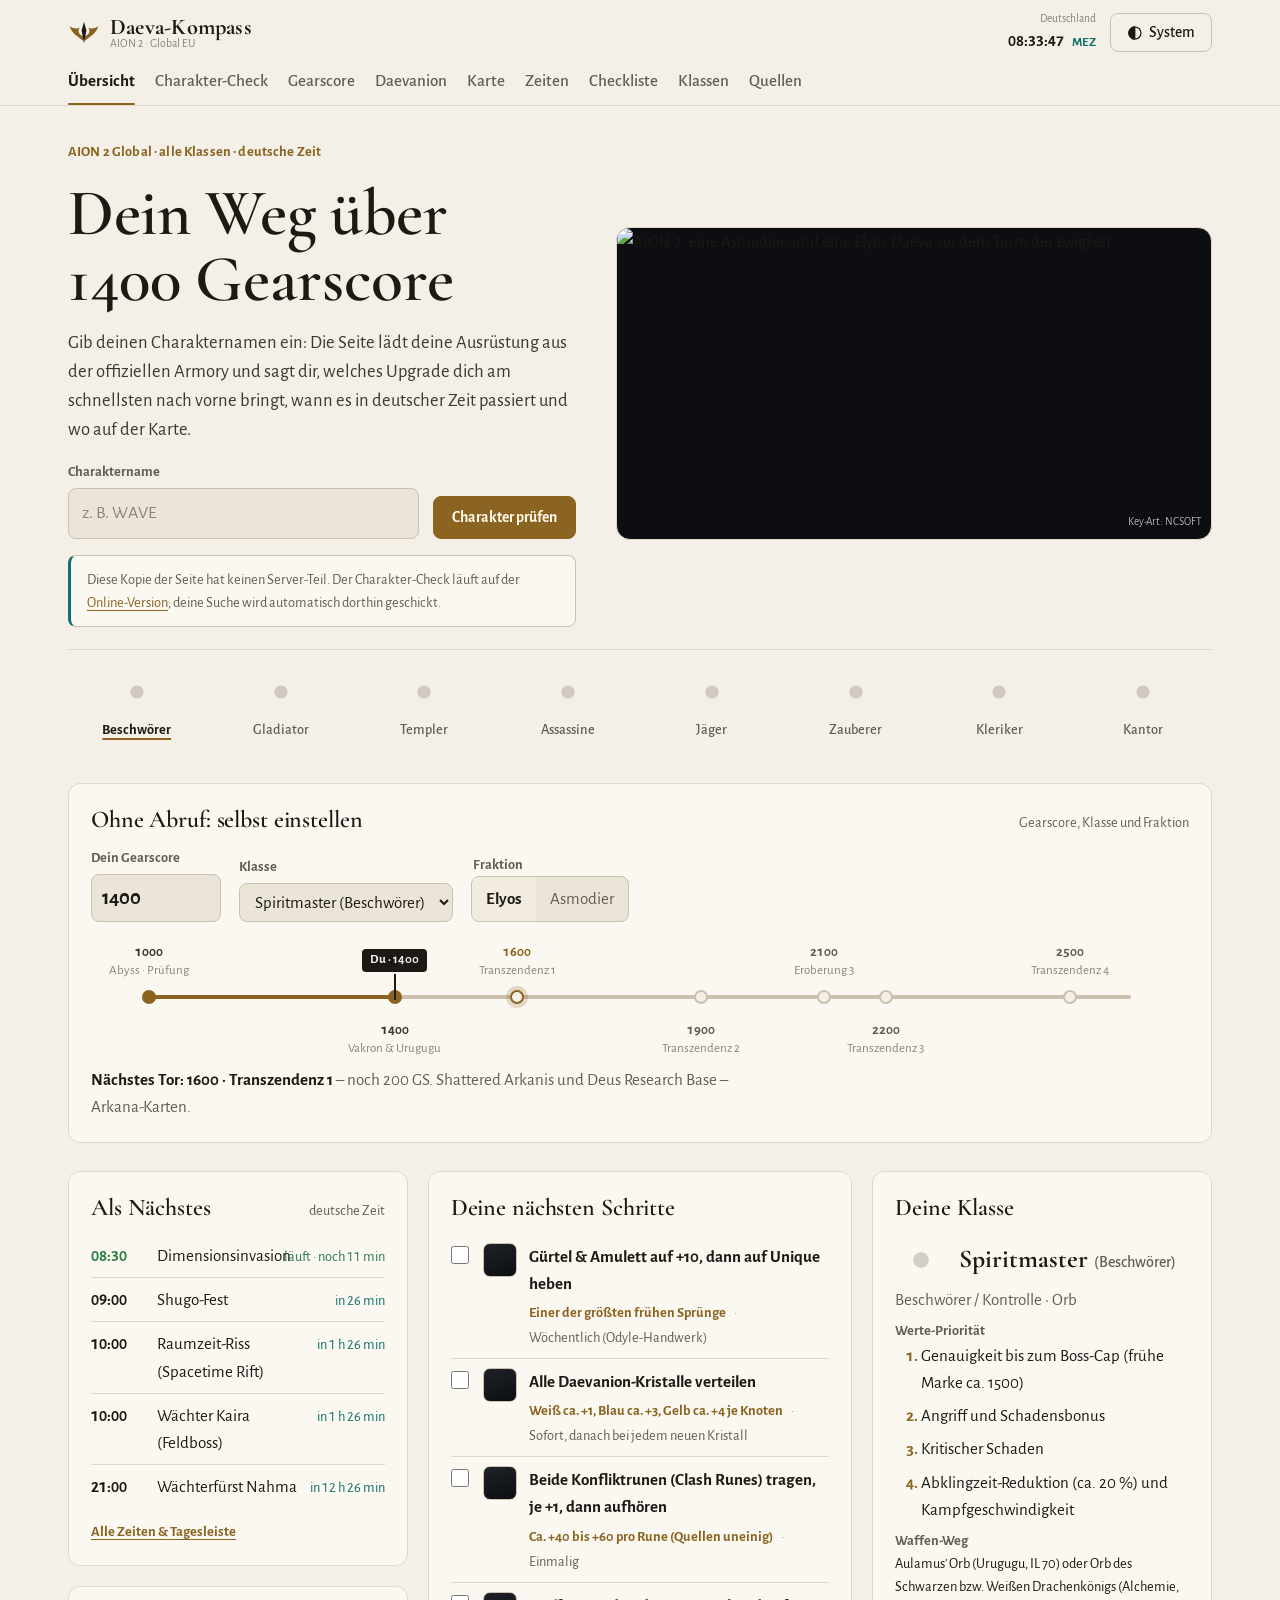
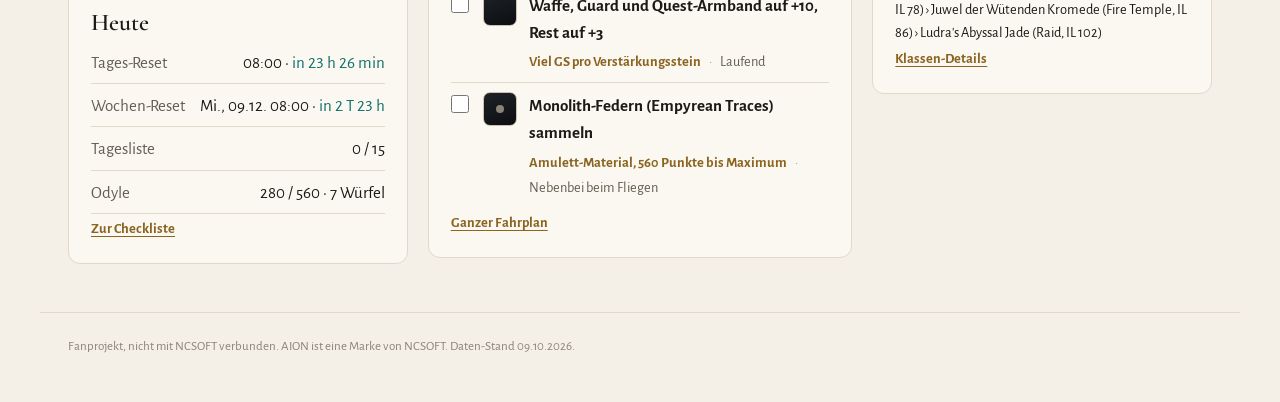
==== commit 231c8a23: "Daevanion-Bretter für alle Klassen und ruhigeres Design - Neue Ansicht „Daevanion“: alle fünf Brette" ====
--- a/public/index.html
+++ b/public/index.html
@@ -7,8 +7,9 @@
 <meta name="description" content="Charakter-Check für AION 2 Global: Name eingeben und Upgrade-Plan bekommen. Dazu Gearscore-Fahrplan, interaktive Karte und Spielzeiten in deutscher Zeit – alle Klassen.">
 <link rel="preconnect" href="https://fonts.googleapis.com">
 <link rel="preconnect" href="https://fonts.gstatic.com" crossorigin>
-<link rel="stylesheet" href="https://fonts.googleapis.com/css2?family=Alegreya+Sans:ital,wght@0,400;0,500;0,700;1,400&family=Cinzel:wght@400;600;700&family=Cinzel+Decorative:wght@700&family=Cormorant+Garamond:ital,wght@1,500;1,600&display=swap">
-<meta name="theme-color" content="#0b0c16">
+<link rel="stylesheet" href="https://fonts.googleapis.com/css2?family=Alegreya+Sans:ital,wght@0,400;0,500;0,700;0,800;1,400&family=Cormorant+Garamond:ital,wght@0,500;0,600;0,700;1,500&display=swap">
+<meta name="theme-color" content="#101215">
+<link rel="preconnect" href="https://assets.playnccdn.com">
 <link rel="stylesheet" href="assets/css/style.css">
 <script>
   try { var t = JSON.parse(localStorage.getItem("dk.v1") || "{}").theme; if (t) document.documentElement.setAttribute("data-theme", t); } catch (e) {}
@@ -54,6 +55,7 @@
     <a href="#uebersicht">Übersicht</a>
     <a href="#charakter">Charakter-Check</a>
     <a href="#gearscore">Gearscore</a>
+    <a href="#daevanion">Daevanion</a>
     <a href="#karte">Karte</a>
     <a href="#zeiten">Zeiten</a>
     <a href="#checkliste">Checkliste</a>
@@ -67,63 +69,23 @@
   <!-- ===================== Übersicht ===================== -->
   <section class="view" id="v-uebersicht" aria-labelledby="h-ov">
     <div class="hero">
-      <div class="hero-art" aria-hidden="true">
-        <canvas class="aether" data-aether></canvas>
-        <svg class="tower" viewBox="0 0 400 600" focusable="false">
-          <defs>
-            <radialGradient id="tw-halo" cx="50%" cy="50%" r="50%">
-              <stop offset="0" class="tw-halo-a"/><stop offset=".55" class="tw-halo-b"/><stop offset="1" class="tw-halo-c"/>
-            </radialGradient>
-            <linearGradient id="tw-body" x1="0" y1="0" x2="1" y2="0">
-              <stop offset="0" class="tw-body-a"/><stop offset=".5" class="tw-body-b"/><stop offset="1" class="tw-body-a"/>
-            </linearGradient>
-            <linearGradient id="tw-rim" x1="0" y1="0" x2="0" y2="1">
-              <stop offset="0" class="tw-rim-a"/><stop offset=".5" class="tw-rim-b"/><stop offset="1" class="tw-rim-a"/>
-            </linearGradient>
-            <radialGradient id="tw-core" cx="50%" cy="50%" r="50%">
-              <stop offset="0" class="tw-core-a"/><stop offset=".35" class="tw-core-b"/><stop offset="1" class="tw-core-c"/>
-            </radialGradient>
-          </defs>
-          <circle cx="200" cy="300" r="198" fill="url(#tw-halo)"/>
-          <ellipse class="tw-orbit tw-orbit--back" cx="200" cy="300" rx="170" ry="38"/>
-          <g class="tw-top">
-            <path class="tw-body" d="M212 262 C214 230 218 200 219 170 C236 150 268 132 304 96 C276 112 246 124 224 132 C226 120 227 108 226 98 C244 84 262 66 274 38 C256 58 238 72 222 80 C219 66 214 46 208 30 L200 8 L192 30 C186 46 181 66 178 80 C162 72 144 58 126 38 C138 66 156 84 174 98 C173 108 174 120 176 132 C154 124 124 112 96 96 C132 132 164 150 181 170 C182 200 186 230 188 262 L193 272 L198 259 L204 274 L209 263 Z"/>
-            <path class="tw-vein" d="M219 168 C242 148 272 126 298 101 M226 97 C242 84 258 64 270 44 M181 168 C158 148 128 126 102 101 M174 97 C158 84 142 64 130 44"/>
-            <path class="tw-rim" d="M200 16 L200 258"/>
-          </g>
-          <g class="tw-low">
-            <path class="tw-body tw-body--low" d="M212 338 C214 370 218 400 219 430 C236 450 268 468 304 504 C276 488 246 476 224 468 C226 480 227 492 226 502 C244 516 262 534 274 562 C256 542 238 528 222 520 C219 534 214 554 208 570 L200 592 L192 570 C186 554 181 534 178 520 C162 528 144 542 126 562 C138 534 156 516 174 502 C173 492 174 480 176 468 C154 476 124 488 96 504 C132 468 164 450 181 430 C182 400 186 370 188 338 L193 328 L198 341 L204 326 L209 337 Z"/>
-            <path class="tw-vein" d="M219 432 C242 452 272 474 298 499 M226 503 C242 516 258 536 270 556 M181 432 C158 452 128 474 102 499 M174 503 C158 516 142 536 130 556"/>
-            <path class="tw-rim" d="M200 342 L200 584"/>
-          </g>
-          <g class="tw-shards">
-            <path class="tw-shard s1" d="M176 278 L187 272 L191 285 L180 291 Z"/>
-            <path class="tw-shard s2" d="M214 296 L226 289 L230 304 L218 311 Z"/>
-            <path class="tw-shard s3" d="M195 318 L204 311 L210 322 L201 329 Z"/>
-            <path class="tw-shard s4" d="M158 304 L166 299 L169 308 L161 312 Z"/>
-            <path class="tw-shard s5" d="M234 272 L241 268 L244 276 L237 280 Z"/>
-          </g>
-          <circle class="tw-glow" cx="200" cy="300" r="42" fill="url(#tw-core)"/>
-          <circle class="tw-core" cx="200" cy="300" r="7"/>
-          <ellipse class="tw-orbit tw-orbit--front" cx="200" cy="300" rx="126" ry="25" transform="rotate(-9 200 300)"/>
-          <path class="tw-star" d="M92 60 l3 9 l9 3 l-9 3 l-3 9 l-3 -9 l-9 -3 l9 -3 Z"/>
-          <path class="tw-star tw-star--b" d="M318 168 l2 6 l6 2 l-6 2 l-2 6 l-2 -6 l-6 -2 l6 -2 Z"/>
-          <path class="tw-star tw-star--c" d="M300 452 l2 6 l6 2 l-6 2 l-2 6 l-2 -6 l-6 -2 l6 -2 Z"/>
-        </svg>
-      </div>
-      <div class="hero-head">
-        <p class="eyebrow">AION 2 Global · alle Klassen · deutsche Zeit</p>
+      <div class="hero-text">
+        <p class="kicker">AION 2 Global · alle Klassen · deutsche Zeit</p>
         <h1 id="h-ov">Dein Weg über 1400 Gearscore</h1>
         <p class="lede">Gib deinen Charakternamen ein: Die Seite lädt deine Ausrüstung aus der offiziellen Armory und sagt dir, welches Upgrade dich am schnellsten nach vorne bringt, wann es in deutscher Zeit passiert und wo auf der Karte.</p>
+        <form class="ch-form ch-form--hero" id="ov-ch-form" role="search" autocomplete="off">
+          <label class="field ch-name-field">
+            <span>Charaktername</span>
+            <input type="text" name="name" id="ov-ch-name" maxlength="32" placeholder="z. B. WAVE" required>
+          </label>
+          <button type="submit" class="btn">Charakter prüfen</button>
+        </form>
+        <p class="notice ch-offline" id="ov-ch-offline" hidden></p>
       </div>
-      <form class="ch-form ch-form--hero" id="ov-ch-form" role="search" autocomplete="off">
-        <label class="field ch-name-field">
-          <span>Charaktername</span>
-          <input type="text" name="name" id="ov-ch-name" maxlength="32" placeholder="z. B. WAVE" required>
-        </label>
-        <button type="submit" class="btn">Charakter prüfen</button>
-      </form>
-      <p class="notice ch-offline" id="ov-ch-offline" hidden></p>
+      <figure class="hero-art">
+        <img src="https://fizz-download.playnccdn.com/download/v2/buckets/conti-upload/files/1a0efb88d12-df92f529-b73e-48c9-9439-c770d664467c" alt="AION 2: eine Asmodier- und eine Elyos-Daeva vor dem Turm der Ewigkeit" width="1200" height="630" decoding="async" fetchpriority="high">
+        <figcaption>Key-Art: NCSOFT</figcaption>
+      </figure>
       <div class="hero-crests" data-part="class-row"></div>
     </div>
 
@@ -173,7 +135,7 @@
   <!-- ===================== Charakter-Check ===================== -->
   <section class="view" id="v-charakter" aria-labelledby="h-ch" hidden>
     <header class="view-head">
-      <p class="eyebrow">Armory-Analyse · alle Klassen · alle Global-Server</p>
+      <p class="kicker">Armory-Analyse · alle Klassen · alle Global-Server</p>
       <h1 id="h-ch">Charakter-Check</h1>
       <p class="lede">Name eingeben, fertig: Die Seite liest Ausrüstung, Manasteine, Stigmen und Daevanion aus der NCSOFT-Armory und erstellt deinen Upgrade-Plan. Für alle Klassen und alle Global-Server.</p>
     </header>
@@ -227,6 +189,15 @@
       <header class="panel-head"><h2 id="h-dn">Lass das lieber</h2></header>
       <ul class="donts" id="donts"></ul>
     </section>
+  </section>
+
+  <!-- ===================== Daevanion ===================== -->
+  <section class="view" id="v-daevanion" aria-labelledby="h-dv" hidden>
+    <header class="view-head">
+      <h1 id="h-dv">Daevanion-Bretter</h1>
+      <p class="lede">Für jede Klasse das empfohlene Brett: welche Knoten zuerst, in welcher Reihenfolge und was es kostet. Zum Nachbauen im Spiel oder als Bild speichern.</p>
+    </header>
+    <div id="dv-app"></div>
   </section>
 
   <!-- ===================== Karte ===================== -->
@@ -361,11 +332,12 @@
 <script src="assets/js/config.js"></script>
 <script src="assets/js/data.js"></script>
 <script src="assets/js/data-items.js"></script>
+<script src="assets/js/data-daevanion.js"></script>
 <script src="assets/js/zeit.js"></script>
 <script src="assets/js/karte.js"></script>
 <script src="assets/js/audit.js"></script>
+<script src="assets/js/daevanion.js"></script>
 <script src="assets/js/app.js"></script>
 <script src="assets/js/charakter.js"></script>
-<script src="assets/js/deko.js"></script>
 </body>
 </html>
--- a/public/assets/css/style.css
+++ b/public/assets/css/style.css
@@ -1,61 +1,38 @@
-/* Daeva-Kompass – Fantasy-Design
- * Dunkel (Standard): Abyss-Nacht mit Daeva-Gold, Aether-Türkis und Filigran-Ecken.
- * Hell: Pergament mit Tinte und dunklem Gold.
- * Item-Rahmen in den Seltenheitsfarben der offiziellen Armory. Bilder kommen vom NCSOFT-CDN.
+/* Daeva-Kompass
+ * Ruhiges, redaktionelles Design: dunkles Anthrazit (Standard) oder helles Papier, Gold nur als Akzent.
+ * Überschriften in Cormorant Garamond, Text in Alegreya Sans. Keine Verläufe auf Text, keine Leuchteffekte.
+ * Bilder (Key-Art, Items, Wappen) kommen vom NCSOFT-CDN; Item-Rahmen in den Seltenheitsfarben der Armory.
  */
 :root {
   color-scheme: dark;
-  --bg: #0b0c16;
-  --bg-2: #10121f;
-  --surface: #151726;
-  --surface-2: #1b1e31;
-  --surface-3: #252941;
-  --line: #2d3150;
-  --edge: rgba(214, 177, 106, 0.30);
-  --edge-strong: rgba(226, 191, 122, 0.62);
-  --orn: rgba(226, 191, 122, 0.78);
-  --fg: #ede6d4;
-  --muted: #b3ab95;
-  --faint: #7f7963;
-  --gold: #d6b16a;
-  --gold-2: #f2d898;
-  --gold-3: #9c7533;
-  --on-gold: #1d1406;
-  --btn-a: #f6e1a6;
-  --btn-b: #d6b16a;
-  --btn-c: #9a722f;
-  --aether: #6fd6d2;
-  --elyos: #8fb9f2;
-  --asmo: #e27f9e;
-  --abyss: #a690f2;
-  --ok: #6cc690;
-  --warn: #e9a43a;
-  --crit: #ef6f6f;
-  --shade: rgba(0, 0, 0, 0.5);
-  --glow-a: rgba(111, 214, 210, 0.10);
-  --glow-b: rgba(166, 144, 242, 0.09);
-  --glow-c: rgba(214, 177, 106, 0.08);
-  --star: rgba(255, 246, 220, 0.7);
-  --stars-on: 0.55;
-  --panel-hi: rgba(255, 236, 190, 0.035);
-  --well-a: #2a2e45;
-  --well-b: #0f101a;
-  --input-a: #0b0c15;
-  --cp-glow: rgba(111, 214, 210, 0.55);
-  --elyos-fill: rgba(143, 185, 242, 0.15);
-  --asmo-fill: rgba(226, 127, 158, 0.14);
-  --abyss-fill: rgba(166, 144, 242, 0.16);
-  --sea: #090a14;
-  --spark-a: 111, 214, 210;
-  --spark-b: 243, 217, 153;
-  --tw-body-a: #10131f;
-  --tw-body-b: #2a3050;
-  --tw-stroke: rgba(242, 216, 152, 0.75);
-  --tw-halo: rgba(111, 214, 210, 0.22);
-  --tw-halo-2: rgba(166, 144, 242, 0.08);
-
-  /* Seltenheitsfarben wie in der NCSOFT-Armory (dunkles Design) */
-  --g-common: rgba(255, 255, 255, 0.82);
+  --bg: #101215;
+  --bg-2: #0b0d0f;
+  --surface: #15181c;
+  --surface-2: #1b1f24;
+  --line: #262b31;
+  --line-2: #363c44;
+  --fg: #ebe7de;
+  --fg-2: #c9c4b8;
+  --muted: #9a958b;
+  --faint: #6f6b64;
+  --accent: #d1ad68;
+  --accent-2: #e6c88c;
+  --on-accent: #1a1409;
+  --teal: #6cc3bb;
+  --elyos: #8fb3e8;
+  --asmo: #e08497;
+  --abyss: #a796e8;
+  --ok: #74c69d;
+  --warn: #e2a54a;
+  --crit: #ec7a73;
+  --well-a: #1e2228;
+  --well-b: #0c0e11;
+  --elyos-fill: rgba(143, 179, 232, 0.13);
+  --asmo-fill: rgba(224, 132, 151, 0.12);
+  --abyss-fill: rgba(167, 150, 232, 0.13);
+  --sea: #0c0e11;
+
+  --g-common: rgba(255, 255, 255, 0.78);
   --g-rare: #52b35c;
   --g-legend: #3d94d8;
   --g-unique: #e9a43a;
@@ -63,80 +40,43 @@
   --g-mythic: #d33939;
   --g-special: #34b798;
 
-  --font-display: "Cinzel", "Trajan Pro", "Palatino Linotype", Georgia, serif;
-  --font-deco: "Cinzel Decorative", "Cinzel", Georgia, serif;
-  --font-body: "Alegreya Sans", "Segoe UI", system-ui, -apple-system, sans-serif;
-  --font-serif: "Cormorant Garamond", "Palatino Linotype", Georgia, serif;
-
+  --serif: "Cormorant Garamond", "Iowan Old Style", Georgia, serif;
+  --sans: "Alegreya Sans", "Segoe UI", system-ui, -apple-system, sans-serif;
   --fs-xs: 0.8125rem;
   --fs-sm: 0.9rem;
   --fs-md: 1.0625rem;
-  --fs-lg: 1.1875rem;
-  --fs-xl: 1.5rem;
-  --fs-2xl: 2rem;
-  --fs-3xl: clamp(2.05rem, 1.35rem + 2.8vw, 3.1rem);
-  --r: 8px;
-  --r-sm: 5px;
-
-  /* Filigran-Ecken (als Maske, Farbe kommt aus --orn) */
-  --orn-tl: url("data:image/svg+xml,%3Csvg xmlns='http://www.w3.org/2000/svg' viewBox='0 0 26 26'%3E%3Cpath d='M1.5 25V9.5a8 8 0 0 1 8-8H25' fill='none' stroke='black' stroke-width='1.6'/%3E%3Cpath d='M5.5 25V12.5a7 7 0 0 1 7-7H25' fill='none' stroke='black' stroke-width='.8'/%3E%3Cpath d='M9.5 9.5l3-3 3 3-3 3z'/%3E%3C/svg%3E");
-  --orn-tr: url("data:image/svg+xml,%3Csvg xmlns='http://www.w3.org/2000/svg' viewBox='0 0 26 26'%3E%3Cg transform='rotate(90 13 13)'%3E%3Cpath d='M1.5 25V9.5a8 8 0 0 1 8-8H25' fill='none' stroke='black' stroke-width='1.6'/%3E%3Cpath d='M5.5 25V12.5a7 7 0 0 1 7-7H25' fill='none' stroke='black' stroke-width='.8'/%3E%3Cpath d='M9.5 9.5l3-3 3 3-3 3z'/%3E%3C/g%3E%3C/svg%3E");
-  --orn-br: url("data:image/svg+xml,%3Csvg xmlns='http://www.w3.org/2000/svg' viewBox='0 0 26 26'%3E%3Cg transform='rotate(180 13 13)'%3E%3Cpath d='M1.5 25V9.5a8 8 0 0 1 8-8H25' fill='none' stroke='black' stroke-width='1.6'/%3E%3Cpath d='M5.5 25V12.5a7 7 0 0 1 7-7H25' fill='none' stroke='black' stroke-width='.8'/%3E%3Cpath d='M9.5 9.5l3-3 3 3-3 3z'/%3E%3C/g%3E%3C/svg%3E");
-  --orn-bl: url("data:image/svg+xml,%3Csvg xmlns='http://www.w3.org/2000/svg' viewBox='0 0 26 26'%3E%3Cg transform='rotate(270 13 13)'%3E%3Cpath d='M1.5 25V9.5a8 8 0 0 1 8-8H25' fill='none' stroke='black' stroke-width='1.6'/%3E%3Cpath d='M5.5 25V12.5a7 7 0 0 1 7-7H25' fill='none' stroke='black' stroke-width='.8'/%3E%3Cpath d='M9.5 9.5l3-3 3 3-3 3z'/%3E%3C/g%3E%3C/svg%3E");
-  --orn-line: url("data:image/svg+xml,%3Csvg xmlns='http://www.w3.org/2000/svg' viewBox='0 0 240 14' preserveAspectRatio='xMinYMid meet'%3E%3Cdefs%3E%3ClinearGradient id='f'%3E%3Cstop offset='0' stop-color='black'/%3E%3Cstop offset='1' stop-color='black' stop-opacity='0'/%3E%3C/linearGradient%3E%3C/defs%3E%3Cpath d='M7 1l6 6-6 6-6-6z'/%3E%3Cpath d='M19 7l2.5-2.5L24 7l-2.5 2.5z' fill-opacity='.6'/%3E%3Crect x='28' y='6.4' width='212' height='1.2' fill='url(%23f)'/%3E%3C/svg%3E");
-  --orn-center: url("data:image/svg+xml,%3Csvg xmlns='http://www.w3.org/2000/svg' viewBox='0 0 240 14'%3E%3Cdefs%3E%3ClinearGradient id='l' x1='1' x2='0'%3E%3Cstop offset='0' stop-color='black'/%3E%3Cstop offset='1' stop-color='black' stop-opacity='0'/%3E%3C/linearGradient%3E%3ClinearGradient id='r'%3E%3Cstop offset='0' stop-color='black'/%3E%3Cstop offset='1' stop-color='black' stop-opacity='0'/%3E%3C/linearGradient%3E%3C/defs%3E%3Crect x='0' y='6.4' width='100' height='1.2' fill='url(%23l)'/%3E%3Cpath d='M106 7l3-3 3 3-3 3z' fill-opacity='.6'/%3E%3Cpath d='M120 1l6 6-6 6-6-6z'/%3E%3Cpath d='M128 7l3-3 3 3-3 3z' fill-opacity='.6'/%3E%3Crect x='140' y='6.4' width='100' height='1.2' fill='url(%23r)'/%3E%3C/svg%3E");
+  --fs-lg: 1.2rem;
+  --r: 12px;
+  --r-sm: 8px;
 }
-
 @media (prefers-color-scheme: light) {
   :root:not([data-theme="dark"]) {
     color-scheme: light;
-    --bg: #ecdfc4;
-    --bg-2: #e3d3b2;
-    --surface: #f7eedb;
-    --surface-2: #f0e3c8;
-    --surface-3: #e4d2ae;
-    --line: #d2bd93;
-    --edge: rgba(122, 88, 28, 0.38);
-    --edge-strong: rgba(122, 88, 28, 0.7);
-    --orn: rgba(122, 88, 28, 0.72);
-    --fg: #2a1f13;
-    --muted: #5b4931;
-    --faint: #84715a;
-    --gold: #8c6418;
-    --gold-2: #74500f;
-    --gold-3: #5b3f0a;
-    --on-gold: #241805;
-    --btn-a: #f0d58f;
-    --btn-b: #d2a54e;
-    --btn-c: #9c7228;
-    --aether: #0f6d69;
+    --bg: #f4f0e8;
+    --bg-2: #ebe5d9;
+    --surface: #fbf8f2;
+    --surface-2: #f2ece0;
+    --line: #e0d8c9;
+    --line-2: #cbc1ae;
+    --fg: #1d1a15;
+    --fg-2: #3d372e;
+    --muted: #645d51;
+    --faint: #8b8476;
+    --accent: #8a6420;
+    --accent-2: #6e4e15;
+    --on-accent: #fff8ea;
+    --teal: #13716b;
     --elyos: #2a63b3;
     --asmo: #a3324f;
     --abyss: #5b43b8;
-    --ok: #2c7a3d;
-    --warn: #995806;
-    --crit: #ab2a20;
-    --shade: rgba(84, 58, 20, 0.18);
-    --glow-a: rgba(255, 250, 235, 0.75);
-    --glow-b: rgba(160, 120, 50, 0.10);
-    --glow-c: rgba(120, 80, 30, 0.12);
-    --star: rgba(120, 84, 30, 0.25);
-    --stars-on: 0.35;
-    --input-a: #ddcca8;
-    --cp-glow: transparent;
-    --panel-hi: rgba(255, 255, 255, 0.35);
-    --elyos-fill: rgba(42, 99, 179, 0.10);
-    --asmo-fill: rgba(163, 50, 79, 0.10);
-    --abyss-fill: rgba(91, 67, 184, 0.10);
-    --sea: #e7d9bb;
-    --spark-a: 156, 114, 40;
-    --spark-b: 15, 109, 105;
-    --tw-body-a: #cdb68a;
-    --tw-body-b: #f3e6c8;
-    --tw-stroke: rgba(91, 63, 10, 0.75);
-    --tw-halo: rgba(15, 109, 105, 0.16);
-    --tw-halo-2: rgba(140, 100, 24, 0.10);
-    --g-common: rgba(0, 0, 0, 0.62);
+    --ok: #2b7a47;
+    --warn: #9a5a06;
+    --crit: #b02d22;
+    --elyos-fill: rgba(42, 99, 179, 0.09);
+    --asmo-fill: rgba(163, 50, 79, 0.09);
+    --abyss-fill: rgba(91, 67, 184, 0.09);
+    --sea: #ebe5d9;
+    --g-common: rgba(0, 0, 0, 0.6);
     --g-rare: #00870b;
     --g-legend: #006fc6;
     --g-unique: #c27400;
@@ -147,53 +87,31 @@
 }
 :root[data-theme="light"] {
   color-scheme: light;
-  --bg: #ecdfc4;
-  --bg-2: #e3d3b2;
-  --surface: #f7eedb;
-  --surface-2: #f0e3c8;
-  --surface-3: #e4d2ae;
-  --line: #d2bd93;
-  --edge: rgba(122, 88, 28, 0.38);
-  --edge-strong: rgba(122, 88, 28, 0.7);
-  --orn: rgba(122, 88, 28, 0.72);
-  --fg: #2a1f13;
-  --muted: #5b4931;
-  --faint: #84715a;
-  --gold: #8c6418;
-  --gold-2: #74500f;
-  --gold-3: #5b3f0a;
-  --on-gold: #241805;
-  --btn-a: #f0d58f;
-  --btn-b: #d2a54e;
-  --btn-c: #9c7228;
-  --aether: #0f6d69;
+  --bg: #f4f0e8;
+  --bg-2: #ebe5d9;
+  --surface: #fbf8f2;
+  --surface-2: #f2ece0;
+  --line: #e0d8c9;
+  --line-2: #cbc1ae;
+  --fg: #1d1a15;
+  --fg-2: #3d372e;
+  --muted: #645d51;
+  --faint: #8b8476;
+  --accent: #8a6420;
+  --accent-2: #6e4e15;
+  --on-accent: #fff8ea;
+  --teal: #13716b;
   --elyos: #2a63b3;
   --asmo: #a3324f;
   --abyss: #5b43b8;
-  --ok: #2c7a3d;
-  --warn: #995806;
-  --crit: #ab2a20;
-  --shade: rgba(84, 58, 20, 0.18);
-  --glow-a: rgba(255, 250, 235, 0.75);
-  --glow-b: rgba(160, 120, 50, 0.10);
-  --glow-c: rgba(120, 80, 30, 0.12);
-  --star: rgba(120, 84, 30, 0.25);
-  --stars-on: 0.35;
-  --input-a: #ddcca8;
-  --cp-glow: transparent;
-  --panel-hi: rgba(255, 255, 255, 0.35);
-  --elyos-fill: rgba(42, 99, 179, 0.10);
-  --asmo-fill: rgba(163, 50, 79, 0.10);
-  --abyss-fill: rgba(91, 67, 184, 0.10);
-  --sea: #e7d9bb;
-  --spark-a: 156, 114, 40;
-  --spark-b: 15, 109, 105;
-  --tw-body-a: #cdb68a;
-  --tw-body-b: #f3e6c8;
-  --tw-stroke: rgba(91, 63, 10, 0.75);
-  --tw-halo: rgba(15, 109, 105, 0.16);
-  --tw-halo-2: rgba(140, 100, 24, 0.10);
-  --g-common: rgba(0, 0, 0, 0.62);
+  --ok: #2b7a47;
+  --warn: #9a5a06;
+  --crit: #b02d22;
+  --elyos-fill: rgba(42, 99, 179, 0.09);
+  --asmo-fill: rgba(163, 50, 79, 0.09);
+  --abyss-fill: rgba(91, 67, 184, 0.09);
+  --sea: #ebe5d9;
+  --g-common: rgba(0, 0, 0, 0.6);
   --g-rare: #00870b;
   --g-legend: #006fc6;
   --g-unique: #c27400;
@@ -205,369 +123,175 @@
 /* ---------- Grund ---------- */
 *, *::before, *::after { box-sizing: border-box; }
 html { -webkit-text-size-adjust: 100%; background: var(--bg); }
-body {
-  margin: 0;
-  min-height: 100vh;
-  background: var(--bg);
-  color: var(--fg);
-  font-family: var(--font-body);
-  font-size: var(--fs-md);
-  line-height: 1.58;
-  -webkit-font-smoothing: antialiased;
-}
-/* Himmel: Aether-Schein, Abyss-Violett, ein Hauch Gold – und Sternenstaub */
-body::before {
-  content: ""; position: fixed; inset: 0; z-index: -2; pointer-events: none;
-  background:
-    radial-gradient(1200px 700px at 82% -12%, var(--glow-a), transparent 66%),
-    radial-gradient(900px 640px at -12% 22%, var(--glow-b), transparent 70%),
-    radial-gradient(1100px 760px at 50% 118%, var(--glow-c), transparent 70%);
-}
-body::after {
-  content: ""; position: fixed; inset: 0; z-index: -1; pointer-events: none; opacity: var(--stars-on);
-  background-image:
-    radial-gradient(1.2px 1.2px at 8% 12%, var(--star) 60%, transparent 62%),
-    radial-gradient(1px 1px at 22% 64%, var(--star) 60%, transparent 62%),
-    radial-gradient(1.4px 1.4px at 37% 28%, var(--star) 60%, transparent 62%),
-    radial-gradient(1px 1px at 51% 83%, var(--star) 60%, transparent 62%),
-    radial-gradient(1.1px 1.1px at 66% 44%, var(--star) 60%, transparent 62%),
-    radial-gradient(1px 1px at 79% 9%, var(--star) 60%, transparent 62%),
-    radial-gradient(1.3px 1.3px at 91% 71%, var(--star) 60%, transparent 62%),
-    radial-gradient(1px 1px at 14% 92%, var(--star) 60%, transparent 62%);
-  background-size: 280px 280px;
-  -webkit-mask-image: linear-gradient(to bottom, #000, rgba(0, 0, 0, 0.35) 70%, transparent);
-  mask-image: linear-gradient(to bottom, #000, rgba(0, 0, 0, 0.35) 70%, transparent);
-}
+body { margin: 0; background: var(--bg); color: var(--fg); font-family: var(--sans); font-size: var(--fs-md); line-height: 1.6; -webkit-font-smoothing: antialiased; }
 [hidden] { display: none !important; }
 img, svg { max-width: 100%; }
-a { color: var(--aether); text-underline-offset: 3px; }
-a:hover { color: var(--gold-2); }
-h1, h2, h3, h4, h5 { text-wrap: balance; margin: 0; line-height: 1.2; }
-h1 {
-  font-family: var(--font-display); font-weight: 600; font-size: var(--fs-3xl); letter-spacing: 0.02em;
-  background: linear-gradient(180deg, var(--gold-2) 10%, var(--gold) 60%, var(--gold-3));
-  -webkit-background-clip: text; background-clip: text; color: transparent;
-  padding-bottom: 0.06em;
-}
-h2 { font-family: var(--font-display); font-weight: 600; font-size: var(--fs-xl); letter-spacing: 0.02em; color: var(--gold-2); }
-h3 { font-family: var(--font-display); font-weight: 600; font-size: var(--fs-lg); letter-spacing: 0.03em; color: var(--gold-2); }
-h4, h5 { font-family: var(--font-display); font-weight: 600; }
+a { color: var(--accent); text-decoration-thickness: 1px; text-underline-offset: 3px; }
+a:hover { color: var(--accent-2); }
+h1, h2, h3, h4, h5 { margin: 0; line-height: 1.15; text-wrap: balance; font-family: var(--serif); font-weight: 600; letter-spacing: -0.005em; color: var(--fg); }
+h1 { font-size: clamp(2.3rem, 1.5rem + 3vw, 3.5rem); font-weight: 600; }
+h2 { font-size: 1.85rem; }
+h3 { font-size: 1.45rem; }
+h4 { font-size: 1.2rem; }
+h5 { font-family: var(--sans); font-size: var(--fs-sm); font-weight: 700; color: var(--muted); font-variant-caps: all-small-caps; letter-spacing: 0.05em; }
 p { margin: 0; }
-::selection { background: color-mix(in srgb, var(--gold) 40%, transparent); }
-:focus-visible { outline: 2px solid var(--gold-2); outline-offset: 2px; border-radius: 3px; }
+::selection { background: color-mix(in srgb, var(--accent) 35%, transparent); }
+:focus-visible { outline: 2px solid var(--accent); outline-offset: 2px; border-radius: 4px; }
 .sr { position: absolute; width: 1px; height: 1px; overflow: hidden; clip: rect(0 0 0 0); white-space: nowrap; }
 .sprite { position: absolute; width: 0; height: 0; overflow: hidden; }
-.skip { position: absolute; left: 16px; top: -60px; background: var(--gold); color: var(--on-gold); padding: 8px 12px; border-radius: var(--r-sm); z-index: 50; }
+.skip { position: absolute; left: 16px; top: -60px; background: var(--accent); color: var(--on-accent); padding: 8px 12px; border-radius: var(--r-sm); z-index: 50; }
 .skip:focus { top: calc(env(safe-area-inset-top, 0px) + 8px); }
-
 .wrap { max-width: 1200px; margin-inline: auto; padding-inline: 16px; }
 @media (min-width: 700px) { .wrap { padding-inline: 28px; } }
 
 .muted { color: var(--muted); }
 .small { font-size: var(--fs-sm); }
 .fine { font-size: var(--fs-xs); color: var(--faint); margin-top: 10px; }
-.eyebrow { font-family: var(--font-display); font-size: 0.72rem; font-weight: 600; letter-spacing: 0.2em; text-transform: uppercase; color: var(--gold); }
-.lede { font-family: var(--font-serif); font-style: italic; font-weight: 500; font-size: 1.32rem; line-height: 1.45; color: var(--muted); max-width: 62ch; }
+.kicker, .eyebrow { font-size: var(--fs-sm); font-weight: 700; color: var(--accent); letter-spacing: 0.01em; }
+.lede { font-size: 1.16rem; line-height: 1.55; color: var(--fg-2); max-width: 62ch; }
 .warn-text { color: var(--warn); font-weight: 700; }
 .ok-text { color: var(--ok); font-weight: 700; }
 .num, .cd, .nx-time, .clock-time, .ctr-val, input[type="number"] { font-variant-numeric: tabular-nums lining-nums; }
-.num { font-weight: 500; }
-
-/* Filigran-Ecken für Panels und Karten */
-.panel, .verdict, .hero, .ch-banner, .slot-detail, .doll, .phase, .notice--orn { position: relative; }
-.panel::before, .verdict::before, .hero::before, .ch-banner::before, .slot-detail::before, .doll::before, .phase::before {
-  content: ""; position: absolute; inset: 4px; pointer-events: none; z-index: 0;
-  background: var(--orn);
-  -webkit-mask: var(--orn-tl) left top / 22px 22px no-repeat, var(--orn-tr) right top / 22px 22px no-repeat, var(--orn-bl) left bottom / 22px 22px no-repeat, var(--orn-br) right bottom / 22px 22px no-repeat;
-  mask: var(--orn-tl) left top / 22px 22px no-repeat, var(--orn-tr) right top / 22px 22px no-repeat, var(--orn-bl) left bottom / 22px 22px no-repeat, var(--orn-br) right bottom / 22px 22px no-repeat;
-}
-.panel > *, .verdict > *, .ch-banner > *, .slot-detail > *, .doll > *, .phase > * { position: relative; z-index: 1; }
+.stack { display: flex; flex-direction: column; gap: 20px; min-width: 0; }
 
 /* ---------- Kopfzeile ---------- */
-.topbar {
-  position: sticky; top: env(safe-area-inset-top, 0px); z-index: 20;
-  background: color-mix(in srgb, var(--bg) 86%, transparent);
-  -webkit-backdrop-filter: blur(12px) saturate(1.2); backdrop-filter: blur(12px) saturate(1.2);
-}
-.topbar::after {
-  content: ""; position: absolute; left: 0; right: 0; bottom: 0; height: 1px;
-  background: linear-gradient(90deg, transparent, var(--edge-strong) 20%, var(--gold-2) 50%, var(--edge-strong) 80%, transparent);
-}
-.topbar-in { max-width: 1200px; margin-inline: auto; padding: 10px 16px 6px; display: flex; align-items: center; gap: 14px; }
+.topbar { position: sticky; top: env(safe-area-inset-top, 0px); z-index: 20; background: color-mix(in srgb, var(--bg) 94%, transparent); border-bottom: 1px solid var(--line); -webkit-backdrop-filter: blur(8px); backdrop-filter: blur(8px); }
+.topbar-in { max-width: 1200px; margin-inline: auto; padding: 10px 16px 4px; display: flex; align-items: center; gap: 14px; }
 @media (min-width: 700px) { .topbar-in { padding-inline: 28px; } }
 .brand { display: flex; align-items: center; gap: 10px; color: var(--fg); text-decoration: none; min-width: 0; }
 .brand:hover { color: var(--fg); }
-.brand-mark { width: 40px; height: 40px; flex: none; filter: drop-shadow(0 0 8px color-mix(in srgb, var(--gold) 45%, transparent)); }
-.brand-mark .bm-a { stop-color: var(--gold-2); }
-.brand-mark .bm-b { stop-color: var(--gold-3); }
-.brand-mark .wing-l, .brand-mark .wing-r { fill: url(#bm-gold); }
-.brand-mark .core { fill: var(--aether); }
-.brand-text { display: flex; flex-direction: column; line-height: 1.1; min-width: 0; }
-.brand-name {
-  font-family: var(--font-deco); font-weight: 700; font-size: 1.28rem; letter-spacing: 0.02em;
-  background: linear-gradient(180deg, var(--gold-2), var(--gold) 70%); -webkit-background-clip: text; background-clip: text; color: transparent;
-}
-.brand-sub { font-family: var(--font-display); font-size: 0.64rem; font-weight: 600; letter-spacing: 0.22em; text-transform: uppercase; color: var(--faint); }
+.brand-mark { width: 32px; height: 32px; flex: none; }
+.brand-mark .bm-a, .brand-mark .bm-b { stop-color: var(--accent); }
+.brand-mark .wing-l, .brand-mark .wing-r { fill: var(--accent); }
+.brand-mark .core { fill: var(--fg); }
+.brand-text { display: flex; flex-direction: column; line-height: 1.05; min-width: 0; }
+.brand-name { font-family: var(--serif); font-weight: 700; font-size: 1.4rem; letter-spacing: 0.01em; white-space: nowrap; }
+.brand-sub { font-size: 0.74rem; color: var(--faint); }
 .clock { margin-left: auto; display: grid; grid-template-columns: auto auto; column-gap: 8px; align-items: baseline; text-align: right; }
-.clock-lbl { grid-column: 1 / -1; font-family: var(--font-display); font-size: 0.6rem; font-weight: 600; letter-spacing: 0.2em; text-transform: uppercase; color: var(--faint); }
-.clock-time { font-size: 1.12rem; font-weight: 500; color: var(--fg); }
-.clock-zone { font-size: var(--fs-xs); color: var(--aether); font-weight: 700; }
+.clock-lbl { grid-column: 1 / -1; font-size: 0.72rem; color: var(--faint); }
+.clock-time { font-size: 1.05rem; font-weight: 700; color: var(--fg); }
+.clock-zone { font-size: var(--fs-xs); color: var(--teal); font-weight: 700; }
 .theme-btn { padding: 6px 10px; }
 .theme-btn svg { width: 16px; height: 16px; fill: currentColor; stroke: currentColor; }
 @media (max-width: 520px) {
   .brand-sub { display: none; }
   .theme-btn span { display: none; }
-  .brand-name { font-size: 1.05rem; white-space: nowrap; }
-  .brand-mark { width: 34px; height: 34px; }
   .theme-btn { padding: 6px 8px; }
+  .brand-name { font-size: 1.2rem; }
   .topbar-in { gap: 10px; }
 }
-@media (max-width: 400px) {
-  .clock-zone { display: none; }
-  .clock-time { font-size: 1rem; }
-  .brand-name { font-size: 0.98rem; }
-}
-
-.tabs { max-width: 1200px; margin-inline: auto; display: flex; gap: 2px; overflow-x: auto; padding: 0 12px; scrollbar-width: none; }
+@media (max-width: 380px) { .clock-zone { display: none; } }
+
+.tabs { max-width: 1200px; margin-inline: auto; display: flex; gap: 4px; overflow-x: auto; padding: 0 10px; scrollbar-width: none; }
 .tabs::-webkit-scrollbar { display: none; }
-@media (min-width: 700px) { .tabs { padding-inline: 24px; } }
-.tabs a {
-  position: relative; flex: none; padding: 9px 12px 11px; color: var(--muted); text-decoration: none;
-  font-family: var(--font-display); font-weight: 600; font-size: 0.78rem; letter-spacing: 0.12em; text-transform: uppercase; white-space: nowrap;
-}
-.tabs a:hover { color: var(--gold-2); }
-.tabs a[aria-current="page"] { color: var(--gold-2); text-shadow: 0 0 14px color-mix(in srgb, var(--gold) 55%, transparent); }
-.tabs a[aria-current="page"]::after {
-  content: ""; position: absolute; left: 14%; right: 14%; bottom: 4px; height: 2px;
-  background: linear-gradient(90deg, transparent, var(--gold-2), transparent);
-}
-.tabs a[aria-current="page"]::before {
-  content: ""; position: absolute; left: 50%; bottom: 1px; width: 7px; height: 7px; transform: translateX(-50%) rotate(45deg);
-  background: var(--gold-2); box-shadow: 0 0 8px var(--gold);
-}
-
-main.wrap { padding-block: 30px 44px; }
-.view { display: flex; flex-direction: column; gap: 24px; }
-.view-head { display: flex; flex-direction: column; gap: 10px; }
-.view-head h1::after, .ornate::after {
-  content: ""; display: block; width: min(260px, 70%); height: 14px; margin-top: 10px;
-  background: var(--orn);
-  -webkit-mask: var(--orn-line) left center / contain no-repeat; mask: var(--orn-line) left center / contain no-repeat;
-}
+@media (min-width: 700px) { .tabs { padding-inline: 20px; } }
+.tabs a { position: relative; flex: none; padding: 8px 8px 11px; color: var(--muted); text-decoration: none; font-weight: 500; white-space: nowrap; }
+.tabs a:hover { color: var(--fg); }
+.tabs a[aria-current="page"] { color: var(--fg); font-weight: 700; }
+.tabs a[aria-current="page"]::after { content: ""; position: absolute; left: 8px; right: 8px; bottom: 0; height: 2px; background: var(--accent); border-radius: 2px; }
+
+main.wrap { padding-block: 34px 48px; }
+.view { display: flex; flex-direction: column; gap: 28px; }
+.view-head { display: flex; flex-direction: column; gap: 10px; padding-bottom: 6px; }
 
 /* ---------- Bausteine ---------- */
-.panel {
-  background: linear-gradient(180deg, var(--panel-hi), transparent 140px), var(--surface);
-  border: 1px solid var(--edge);
-  border-radius: var(--r);
-  box-shadow: inset 0 0 0 1px color-mix(in srgb, var(--surface-3) 40%, transparent), 0 12px 32px var(--shade);
-  padding: 22px;
-  display: flex; flex-direction: column; gap: 12px;
-  min-width: 0;
-}
-.panel h2 { font-size: var(--fs-lg); }
-.panel-head { display: flex; align-items: baseline; justify-content: space-between; gap: 8px 12px; flex-wrap: wrap; padding-bottom: 8px; border-bottom: 1px solid var(--line); }
-.panel--warn { border-color: color-mix(in srgb, var(--warn) 50%, var(--edge)); }
-.panel--warn h2, .panel--warn h3 { color: var(--warn); }
+.panel { background: var(--surface); border: 1px solid var(--line); border-radius: var(--r); padding: 22px; display: flex; flex-direction: column; gap: 12px; min-width: 0; }
+.panel h2 { font-size: 1.5rem; }
+.panel-head { display: flex; align-items: baseline; justify-content: space-between; gap: 6px 14px; flex-wrap: wrap; }
+.panel--warn { border-color: color-mix(in srgb, var(--warn) 35%, var(--line)); }
 .two { display: grid; gap: 20px; grid-template-columns: 1fr; align-items: start; }
 @media (min-width: 900px) { .two { grid-template-columns: 1fr 1fr; } }
 
-.btn {
-  font-family: var(--font-display); font-weight: 700; font-size: 0.8rem; letter-spacing: 0.1em; text-transform: uppercase;
-  cursor: pointer; color: var(--on-gold);
-  background: linear-gradient(180deg, var(--btn-a), var(--btn-b) 48%, var(--btn-c));
-  border: 1px solid var(--btn-c); border-radius: 3px;
-  padding: 10px 18px; line-height: 1.2;
-  text-shadow: 0 1px 0 rgba(255, 255, 255, 0.35);
-  box-shadow: inset 0 1px 0 rgba(255, 255, 255, 0.5), inset 0 -2px 0 rgba(0, 0, 0, 0.22), 0 2px 12px color-mix(in srgb, var(--gold) 30%, transparent);
-  transition: filter .15s, box-shadow .15s, transform .15s;
-}
-.btn:hover { filter: brightness(1.07); box-shadow: inset 0 1px 0 rgba(255, 255, 255, 0.5), inset 0 -2px 0 rgba(0, 0, 0, 0.22), 0 0 22px color-mix(in srgb, var(--gold-2) 50%, transparent); }
-.btn:active { transform: translateY(1px); }
-.btn--ghost {
-  background: color-mix(in srgb, var(--surface-2) 70%, transparent); color: var(--gold-2); border-color: var(--edge-strong);
-  font-family: var(--font-body); font-size: var(--fs-sm); letter-spacing: 0.02em; text-transform: none; font-weight: 700; text-shadow: none;
-  box-shadow: none; display: inline-flex; align-items: center; gap: 6px;
-}
-.btn--ghost:hover { background: var(--surface-3); border-color: var(--gold); box-shadow: 0 0 14px color-mix(in srgb, var(--gold) 25%, transparent); filter: none; }
-.btn--ghost.is-on { border-color: var(--gold-2); color: var(--gold-2); background: color-mix(in srgb, var(--gold) 14%, var(--surface-2)); }
-.link-btn {
-  font: inherit; background: none; border: 0; padding: 0; cursor: pointer;
-  color: var(--aether); text-decoration: underline; text-underline-offset: 3px; text-align: left;
-  display: inline-flex; align-items: center; gap: 6px;
-}
-.link-btn:hover { color: var(--gold-2); }
-.icon-btn {
-  font: inherit; font-size: 1.1rem; width: 36px; height: 36px; cursor: pointer;
-  background: var(--surface); color: var(--gold-2); border: 1px solid var(--edge-strong); border-radius: 3px;
-}
-.icon-btn:hover { border-color: var(--gold-2); box-shadow: 0 0 12px color-mix(in srgb, var(--gold) 30%, transparent); }
+.btn { font-family: var(--sans); font-size: 0.98rem; font-weight: 700; cursor: pointer; color: var(--on-accent); background: var(--accent); border: 1px solid var(--accent); border-radius: var(--r-sm); padding: 9px 16px; line-height: 1.2; transition: background .15s, border-color .15s; }
+.btn:hover { background: var(--accent-2); border-color: var(--accent-2); }
+.btn:disabled { opacity: 0.6; cursor: default; }
+.btn--ghost { background: transparent; color: var(--fg); border-color: var(--line-2); font-weight: 500; display: inline-flex; align-items: center; gap: 6px; }
+.btn--ghost:hover { background: var(--surface-2); border-color: var(--accent); color: var(--fg); }
+.btn--ghost.is-on { border-color: var(--accent); color: var(--accent); }
+.link-btn { font: inherit; background: none; border: 0; padding: 0; cursor: pointer; color: var(--accent); text-decoration: underline; text-decoration-thickness: 1px; text-underline-offset: 3px; text-align: left; display: inline-flex; align-items: center; gap: 6px; }
+.link-btn:hover { color: var(--accent-2); }
+.icon-btn { font: inherit; font-size: 1.1rem; width: 36px; height: 36px; cursor: pointer; background: var(--surface); color: var(--fg); border: 1px solid var(--line-2); border-radius: var(--r-sm); }
+.icon-btn:hover { border-color: var(--accent); }
 .more { font-size: var(--fs-sm); font-weight: 700; margin-top: auto; }
-.more::after { content: " ›"; }
 .row-actions { display: flex; flex-wrap: wrap; gap: 10px; align-items: center; }
 
-.chip {
-  display: inline-block; font-size: 0.72rem; font-weight: 700; letter-spacing: 0.04em;
-  padding: 1px 8px; border-radius: 999px; border: 1px solid currentColor; white-space: nowrap; vertical-align: middle;
-  background: color-mix(in srgb, currentColor 8%, transparent);
-}
+.chip { display: inline-flex; align-items: center; gap: 5px; font-size: 0.78rem; font-weight: 700; white-space: nowrap; vertical-align: middle; }
+.chip::before { content: ""; width: 7px; height: 7px; border-radius: 50%; background: currentColor; }
 .chip--ok { color: var(--ok); }
-.chip--community { color: var(--aether); }
+.chip--community { color: var(--teal); }
 .chip--offen { color: var(--warn); }
 
 .field { display: flex; flex-direction: column; gap: 5px; min-width: 0; }
-.field > span, .field legend { font-family: var(--font-display); font-size: 0.66rem; font-weight: 600; color: var(--muted); letter-spacing: 0.16em; text-transform: uppercase; }
+.field > span, .field legend { font-size: var(--fs-sm); font-weight: 700; color: var(--muted); }
 .field--inline { flex-direction: row; align-items: center; gap: 10px; }
 .field--inline input { width: 110px; }
-input[type="number"], input[type="text"], select, textarea {
-  font: inherit; color: var(--fg); min-width: 0;
-  background: linear-gradient(180deg, var(--input-a), var(--bg-2));
-  border: 1px solid var(--edge); border-radius: 3px;
-  padding: 9px 11px;
-  box-shadow: inset 0 1px 3px rgba(0, 0, 0, 0.35);
-}
-input[type="number"]:focus, input[type="text"]:focus, select:focus, textarea:focus { border-color: var(--gold); outline: none; box-shadow: inset 0 1px 3px rgba(0, 0, 0, 0.35), 0 0 0 3px color-mix(in srgb, var(--gold) 22%, transparent); }
+input[type="number"], input[type="text"], select, textarea { font: inherit; color: var(--fg); background: var(--bg-2); border: 1px solid var(--line-2); border-radius: var(--r-sm); padding: 9px 11px; min-width: 0; }
+input:focus, select:focus, textarea:focus { outline: none; border-color: var(--accent); box-shadow: 0 0 0 3px color-mix(in srgb, var(--accent) 22%, transparent); }
 input::placeholder { color: var(--faint); }
 textarea { resize: vertical; }
 fieldset { border: 0; padding: 0; margin: 0; min-width: 0; }
-
 .switch { display: inline-flex; align-items: center; gap: 8px; cursor: pointer; font-size: var(--fs-sm); }
-.switch input { width: 18px; height: 18px; accent-color: var(--gold); margin: 0; }
-
-/* Haken als goldene Raute */
-.step-check input, .q-check input {
-  -webkit-appearance: none; appearance: none; margin: 3px 0 0; cursor: pointer;
-  width: 20px; height: 20px; flex: none; display: grid; place-content: center;
-  border: 1.5px solid var(--gold); border-radius: 3px; transform: rotate(45deg) scale(0.86);
-  background: var(--bg-2); box-shadow: inset 0 0 6px rgba(0, 0, 0, 0.4);
-}
-.step-check input::after, .q-check input::after {
-  content: ""; width: 9px; height: 9px; transform: scale(0); transition: transform .15s;
-  background: radial-gradient(circle at 35% 35%, var(--btn-a), var(--gold) 60%, var(--gold-3));
-  box-shadow: 0 0 8px var(--gold);
-}
-.step-check input:checked::after, .q-check input:checked::after { transform: scale(1); }
-.step-check input:focus-visible, .q-check input:focus-visible { outline: 2px solid var(--gold-2); outline-offset: 3px; }
-
-.seg { display: inline-flex; border: 1px solid var(--edge); border-radius: 3px; overflow: hidden; background: var(--bg-2); }
+.switch input, .step-check input, .q-check input { width: 18px; height: 18px; accent-color: var(--accent); margin: 3px 0 0; cursor: pointer; }
+
+.seg { display: inline-flex; border: 1px solid var(--line-2); border-radius: var(--r-sm); overflow: hidden; background: var(--bg-2); }
 .seg--wrap { flex-wrap: wrap; border: 0; background: none; gap: 6px; overflow: visible; }
 .seg-opt { position: relative; }
 .seg-opt input { position: absolute; opacity: 0; inset: 0; margin: 0; cursor: pointer; }
 .seg-opt span, .seg-btn { display: block; padding: 8px 14px; cursor: pointer; font: inherit; color: var(--muted); background: none; border: 0; }
-.seg-opt input:checked + span { background: var(--surface-3); color: var(--gold-2); box-shadow: inset 0 -2px 0 var(--gold); }
-.seg-opt input:focus-visible + span { outline: 2px solid var(--gold); outline-offset: -2px; }
-.seg-btn.is-on { background: var(--surface-3); color: var(--gold-2); box-shadow: inset 0 -2px 0 var(--gold); }
-.seg--wrap .seg-btn { border: 1px solid var(--line); border-radius: 3px; background: var(--surface); }
-.seg--wrap .seg-btn.is-on { border-color: var(--gold); }
+.seg-opt input:checked + span, .seg-btn.is-on { background: var(--surface-2); color: var(--fg); font-weight: 700; }
+.seg-opt input:focus-visible + span { outline: 2px solid var(--accent); outline-offset: -2px; }
+.seg--wrap .seg-btn { border: 1px solid var(--line-2); border-radius: var(--r-sm); background: var(--surface); }
 .seg--sm .seg-btn { padding: 6px 10px; font-size: var(--fs-sm); }
-.mine { font-family: var(--font-display); font-size: 0.6rem; font-weight: 700; color: var(--gold); text-transform: uppercase; letter-spacing: 0.14em; margin-left: 6px; border: 1px solid var(--edge-strong); border-radius: 2px; padding: 0 4px; vertical-align: middle; }
+.mine { font-size: 0.7rem; font-weight: 700; color: var(--accent); margin-left: 6px; }
 
 .kv { display: grid; gap: 8px; margin: 0; }
-.kv > div { display: flex; justify-content: space-between; gap: 12px; border-bottom: 1px dashed var(--line); padding-bottom: 6px; }
+.kv > div { display: flex; justify-content: space-between; gap: 12px; border-bottom: 1px solid var(--line); padding-bottom: 7px; }
 .kv dt { color: var(--muted); }
 .kv dd { margin: 0; text-align: right; }
-.cd { color: var(--aether); white-space: nowrap; font-weight: 500; }
-
-.notice { border: 1px solid color-mix(in srgb, var(--aether) 45%, var(--edge)); background: var(--surface); border-radius: var(--r); padding: 12px 16px; }
+.cd { color: var(--teal); white-space: nowrap; }
+.notice { border: 1px solid var(--line-2); border-left: 3px solid var(--teal); background: var(--surface); border-radius: var(--r-sm); padding: 12px 16px; }
 
 /* ---------- Hero ---------- */
-.hero {
-  display: flex; flex-direction: column; gap: 20px; overflow: hidden; isolation: isolate;
-  padding: clamp(24px, 4.5vw, 52px) clamp(18px, 4.5vw, 52px) clamp(22px, 3.5vw, 40px);
-  border: 1px solid var(--edge); border-radius: 10px;
-  background:
-    radial-gradient(700px 420px at 78% 42%, color-mix(in srgb, var(--aether) 13%, transparent), transparent 70%),
-    radial-gradient(500px 300px at 10% 100%, color-mix(in srgb, var(--abyss) 10%, transparent), transparent 70%),
-    linear-gradient(180deg, var(--surface-2), var(--surface));
-  box-shadow: 0 18px 50px var(--shade), inset 0 0 80px color-mix(in srgb, var(--bg) 60%, transparent);
-}
-.hero > *:not(.hero-art) { position: relative; z-index: 2; }
-.hero-art { position: absolute; inset: 0; z-index: 0; pointer-events: none; }
-.hero-art .aether { position: absolute; inset: 0; width: 100%; height: 100%; }
-.hero-head { display: flex; flex-direction: column; gap: 12px; max-width: 640px; }
-.hero h1 { font-size: clamp(2.2rem, 1.2rem + 3.6vw, 3.6rem); line-height: 1.08; }
-.hero .lede { color: var(--fg); opacity: 0.86; }
-
-/* Turm der Ewigkeit */
-.tower { position: absolute; right: 3%; top: 4%; height: 92%; width: auto; max-width: 48%; opacity: 0.95; }
-@media (max-width: 860px) { .tower { right: -12%; top: 2%; height: 96%; max-width: none; opacity: 0.28; } }
-.tw-halo-a { stop-color: var(--tw-halo); }
-.tw-halo-b { stop-color: var(--tw-halo-2); }
-.tw-halo-c { stop-color: transparent; stop-opacity: 0; }
-.tw-body-a { stop-color: var(--tw-body-a); }
-.tw-body-b { stop-color: var(--tw-body-b); }
-.tw-rim-a { stop-color: var(--gold-3); stop-opacity: 0.2; }
-.tw-rim-b { stop-color: var(--gold-2); }
-.tw-core-a { stop-color: #ffffff; }
-.tw-core-b { stop-color: var(--aether); stop-opacity: 0.7; }
-.tw-core-c { stop-color: var(--aether); stop-opacity: 0; }
-.tower .tw-body { fill: url(#tw-body); stroke: var(--tw-stroke); stroke-width: 1.4; stroke-linejoin: round; }
-.tower .tw-rim { stroke: url(#tw-rim); stroke-width: 1.6; fill: none; }
-.tower .tw-vein { stroke: var(--tw-stroke); stroke-width: 0.8; opacity: 0.55; fill: none; }
-.tower .tw-shard { fill: var(--tw-body-b); stroke: var(--tw-stroke); stroke-width: 1; }
-.tower .tw-core { fill: #fff; }
-.tower .tw-orbit { fill: none; stroke: var(--gold); stroke-width: 1; stroke-dasharray: 2 7; opacity: 0.55; }
-.tower .tw-orbit--front { stroke: var(--aether); stroke-dasharray: 26 10 3 10; opacity: 0.75; }
-.tower .tw-star { fill: var(--gold-2); opacity: 0.8; }
-.tower .tw-top, .tower .tw-low, .tower .tw-shard, .tower .tw-glow, .tower .tw-core, .tower .tw-star { transform-box: fill-box; transform-origin: center; }
-.tower .tw-top { animation: tw-float 9s ease-in-out infinite; }
-.tower .tw-low { animation: tw-float 9s ease-in-out infinite reverse; }
-.tower .tw-shard { animation: tw-bob 5s ease-in-out infinite; }
-.tower .s2 { animation-delay: -1.2s; } .tower .s3 { animation-delay: -2.4s; } .tower .s4 { animation-delay: -3.1s; } .tower .s5 { animation-delay: -4s; }
-.tower .tw-glow { animation: tw-pulse 4.5s ease-in-out infinite; }
-.tower .tw-orbit { animation: tw-dash 30s linear infinite; }
-.tower .tw-orbit--front { animation-duration: 18s; animation-direction: reverse; }
-.tower .tw-star { animation: tw-twinkle 3.6s ease-in-out infinite; }
-.tower .tw-star--b { animation-delay: -1.3s; } .tower .tw-star--c { animation-delay: -2.2s; }
-@keyframes tw-float { 50% { transform: translateY(-7px); } }
-@keyframes tw-bob { 50% { transform: translateY(-5px) rotate(8deg); } }
-@keyframes tw-pulse { 50% { transform: scale(1.18); opacity: 0.75; } }
-@keyframes tw-dash { to { stroke-dashoffset: -400; } }
-@keyframes tw-twinkle { 50% { transform: scale(0.55); opacity: 0.35; } }
-
-/* Wappen der acht Klassen */
-.crest-row { list-style: none; margin: 4px 0 0; padding: 0; display: grid; grid-template-columns: repeat(4, minmax(0, 1fr)); gap: 8px; max-width: 700px; }
-@media (min-width: 560px) { .crest-row { grid-template-columns: repeat(8, minmax(0, 1fr)); } }
-.crest {
-  width: 100%; font: inherit; cursor: pointer; background: none; border: 0; padding: 4px 2px; color: var(--muted);
-  display: flex; flex-direction: column; align-items: center; gap: 4px; border-radius: 6px; transition: color .2s, transform .2s;
-}
-.crest-ico { width: 52px; height: 52px; object-fit: contain; filter: drop-shadow(0 3px 6px rgba(0, 0, 0, 0.55)); transition: filter .2s, transform .2s; }
-.crest-name { font-family: var(--font-display); font-size: 0.6rem; font-weight: 700; letter-spacing: 0.04em; text-transform: uppercase; max-width: 100%; overflow: hidden; text-overflow: ellipsis; white-space: nowrap; }
-.crest:hover { color: var(--gold-2); transform: translateY(-2px); }
-.crest:hover .crest-ico { filter: drop-shadow(0 0 10px color-mix(in srgb, var(--gold-2) 70%, transparent)); }
-.crest.is-mine { color: var(--gold-2); }
-@media (max-width: 440px) {
-  .crest-ico { width: 46px; height: 46px; }
-  .crest-name { font-size: 0.54rem; letter-spacing: 0.02em; }
-}
-.crest.is-mine .crest-ico { filter: drop-shadow(0 0 12px color-mix(in srgb, var(--aether) 80%, transparent)); }
-
-.self-panel .status { display: flex; flex-wrap: wrap; gap: 14px 18px; align-items: flex-end; }
-.status #f-gs { width: 130px; font-family: var(--font-display); font-weight: 700; font-size: 1.35rem; padding: 6px 10px; color: var(--gold-2); }
+.hero { display: grid; grid-template-columns: 1fr; gap: 22px 40px; align-items: center; padding-bottom: 8px; }
+@media (min-width: 960px) { .hero { grid-template-columns: minmax(0, 0.92fr) minmax(0, 1.08fr); } }
+.hero-text { display: flex; flex-direction: column; gap: 16px; min-width: 0; }
+.hero h1 { font-size: clamp(2.6rem, 1.5rem + 3.6vw, 4.1rem); line-height: 1.02; }
+.hero-art { margin: 0; position: relative; border-radius: 14px; overflow: hidden; background: var(--well-b); aspect-ratio: 1200 / 630; border: 1px solid var(--line); }
+.hero-art img { display: block; width: 100%; height: 100%; object-fit: cover; }
+.hero-art figcaption { position: absolute; right: 10px; bottom: 8px; font-size: 0.7rem; color: rgba(255, 255, 255, 0.7); text-shadow: 0 1px 2px rgba(0, 0, 0, 0.8); }
+@media (max-width: 959px) { .hero-art { order: -1; } }
+.hero-crests { grid-column: 1 / -1; }
+.crest-row { list-style: none; margin: 0; padding: 14px 0 0; display: grid; grid-template-columns: repeat(4, minmax(0, 1fr)); gap: 6px; border-top: 1px solid var(--line); }
+@media (min-width: 640px) { .crest-row { grid-template-columns: repeat(8, minmax(0, 1fr)); } }
+.crest { width: 100%; font: inherit; cursor: pointer; background: none; border: 0; padding: 6px 2px; color: var(--muted); display: flex; flex-direction: column; align-items: center; gap: 4px; border-radius: var(--r-sm); }
+.crest:hover { background: var(--surface); color: var(--fg); }
+.crest-ico { width: 44px; height: 44px; object-fit: contain; }
+.crest-name { font-size: var(--fs-sm); font-weight: 500; max-width: 100%; overflow: hidden; text-overflow: ellipsis; white-space: nowrap; }
+.crest.is-mine { color: var(--fg); }
+.crest.is-mine .crest-name { font-weight: 700; text-decoration: underline; text-decoration-color: var(--accent); text-decoration-thickness: 2px; text-underline-offset: 4px; }
+
+.self-panel .status, .status { display: flex; flex-wrap: wrap; gap: 14px 18px; align-items: flex-end; }
+.status #f-gs { width: 130px; font-size: 1.3rem; font-weight: 700; padding: 6px 10px; }
 .status select { min-width: 200px; }
 
-/* Torleiste */
 .track-scroll { overflow-x: auto; padding-bottom: 4px; }
-.track { position: relative; min-width: 640px; height: 132px; margin-inline: 58px; }
-.track-rail { position: absolute; left: 0; right: 0; top: 60px; height: 8px; border-radius: 99px; background: var(--bg-2); border: 1px solid var(--edge); box-shadow: inset 0 1px 3px rgba(0, 0, 0, 0.5); }
-.track-fill { position: absolute; inset: 0 auto 0 0; width: var(--p); border-radius: 99px; background: linear-gradient(90deg, var(--aether), var(--gold) 70%, var(--gold-2)); box-shadow: 0 0 12px color-mix(in srgb, var(--gold) 50%, transparent); }
+.track { position: relative; min-width: 640px; height: 128px; margin-inline: 58px; }
+.track-rail { position: absolute; left: 0; right: 0; top: 61px; height: 4px; border-radius: 99px; background: var(--line-2); }
+.track-fill { position: absolute; inset: 0 auto 0 0; width: var(--p); border-radius: 99px; background: var(--accent); }
 .gate { position: absolute; top: 0; height: 100%; transform: translateX(-50%); display: flex; flex-direction: column; align-items: center; width: 110px; }
-.gate-gem { position: absolute; top: 55px; width: 18px; height: 18px; transform: rotate(45deg); background: var(--surface-2); border: 2px solid var(--faint); }
-.gate.is-open .gate-gem { background: radial-gradient(circle at 35% 35%, var(--btn-a), var(--gold) 55%, var(--gold-3)); border-color: var(--gold-2); box-shadow: 0 0 10px var(--gold); }
-.gate.is-next .gate-gem { border-color: var(--gold-2); box-shadow: 0 0 0 4px color-mix(in srgb, var(--gold) 25%, transparent); animation: gem-pulse 2.4s ease-in-out infinite; }
-@keyframes gem-pulse { 50% { box-shadow: 0 0 0 7px color-mix(in srgb, var(--gold) 10%, transparent), 0 0 16px var(--gold); } }
-.gate-gs { font-family: var(--font-display); font-weight: 700; font-size: var(--fs-sm); color: var(--muted); margin-top: 6px; }
+.gate-gem { position: absolute; top: 56px; width: 14px; height: 14px; border-radius: 50%; background: var(--bg); border: 2px solid var(--line-2); }
+.gate.is-open .gate-gem { background: var(--accent); border-color: var(--accent); }
+.gate.is-next .gate-gem { border-color: var(--accent); box-shadow: 0 0 0 4px color-mix(in srgb, var(--accent) 22%, transparent); }
+.gate-gs { font-weight: 700; font-size: var(--fs-sm); color: var(--muted); margin-top: 6px; font-variant-numeric: tabular-nums; }
 .gate-name { font-size: var(--fs-xs); color: var(--faint); text-align: center; line-height: 1.2; white-space: nowrap; }
-.gate--low .gate-gs { margin-top: 86px; }
-.gate.is-open .gate-gs { color: var(--gold); }
-.gate.is-next .gate-gs { color: var(--gold-2); }
-.gate.is-next .gate-name { color: var(--muted); }
+.gate--low .gate-gs { margin-top: 84px; }
+.gate.is-open .gate-gs { color: var(--fg-2); }
+.gate.is-next .gate-gs { color: var(--accent); }
 .you { position: absolute; top: 40px; transform: translateX(-50%); display: flex; flex-direction: column; align-items: center; pointer-events: none; }
-.you::after { content: ""; width: 2px; height: 28px; background: linear-gradient(var(--aether), transparent); }
-.you span { position: absolute; bottom: 30px; font-family: var(--font-display); font-weight: 700; font-size: 0.72rem; letter-spacing: 0.04em; background: var(--aether); color: var(--bg); padding: 2px 8px; border-radius: 3px; white-space: nowrap; box-shadow: 0 0 12px color-mix(in srgb, var(--aether) 60%, transparent); }
+.you::after { content: ""; width: 2px; height: 26px; background: var(--fg); }
+.you span { position: absolute; bottom: 28px; font-size: var(--fs-xs); font-weight: 700; background: var(--fg); color: var(--bg); padding: 1px 8px; border-radius: 4px; white-space: nowrap; }
 .track-note { color: var(--muted); max-width: 72ch; }
-.track-note strong { color: var(--gold-2); }
+.track-note strong { color: var(--fg); }
 
 .grid-ov { display: grid; gap: 20px; grid-template-columns: 1fr; align-items: start; }
 @media (min-width: 760px) { .grid-ov { grid-template-columns: 1fr 1fr; } }
@@ -583,7 +307,7 @@
 .nx-list { list-style: none; margin: 0; padding: 0; display: flex; flex-direction: column; }
 .nx { display: grid; grid-template-columns: 3.4rem 1fr auto; gap: 4px 12px; align-items: baseline; padding: 8px 0; border-bottom: 1px solid var(--line); }
 .nx:last-child { border-bottom: 0; }
-.nx-time { font-family: var(--font-display); font-weight: 700; color: var(--gold-2); }
+.nx-time { font-weight: 700; color: var(--fg); }
 .nx-name { min-width: 0; }
 .nx-name small { color: var(--faint); }
 .nx-cd { text-align: right; font-size: var(--fs-sm); color: var(--muted); }
@@ -591,82 +315,63 @@
 .nx.is-live .nx-time, .nx.is-live .nx-cd, .nx.is-live .nx-cd .cd { color: var(--ok); }
 
 /* ---------- Schritte ---------- */
-.steps { list-style: none; margin: 0; padding: 0; display: flex; flex-direction: column; gap: 10px; }
-.step {
-  display: grid; grid-template-columns: 24px 48px 1fr; gap: 12px; align-items: start; padding: 12px 14px;
-  border: 1px solid var(--line); border-radius: var(--r); background: linear-gradient(180deg, var(--panel-hi), transparent), var(--surface);
-  transition: border-color .3s, background .3s, box-shadow .3s;
-}
-.step:hover { border-color: var(--edge-strong); }
-.steps--compact .step { grid-template-columns: 22px 36px 1fr; padding: 8px 0; border: 0; border-bottom: 1px solid var(--line); border-radius: 0; background: none; }
-.steps--compact .step:last-child { border-bottom: 0; }
-.step-ico {
-  width: 48px; height: 48px; border-radius: 5px; display: grid; place-items: center; overflow: hidden;
-  background: radial-gradient(circle at 50% 35%, color-mix(in srgb, var(--g-unique) 26%, transparent), transparent 70%), linear-gradient(160deg, var(--well-a), var(--well-b));
-  border: 1px solid color-mix(in srgb, var(--g-unique) 60%, transparent);
-  box-shadow: inset 0 0 0 1px rgba(0, 0, 0, 0.6);
-}
-.steps--compact .step-ico { width: 36px; height: 36px; }
+.steps { list-style: none; margin: 0; padding: 0; display: flex; flex-direction: column; }
+.step { display: grid; grid-template-columns: 22px 44px 1fr; gap: 12px; align-items: start; padding: 14px 0; border-bottom: 1px solid var(--line); }
+.steps--compact .step { grid-template-columns: 20px 34px 1fr; padding: 9px 0; }
+.steps .step:last-child { border-bottom: 0; }
+.step-ico { width: 44px; height: 44px; border-radius: 9px; display: grid; place-items: center; overflow: hidden; background: linear-gradient(160deg, var(--well-a), var(--well-b)); border: 1px solid var(--line-2); }
+.steps--compact .step-ico { width: 34px; height: 34px; border-radius: 7px; }
 .step-ico img { width: 100%; height: 100%; object-fit: contain; }
-.step-glyph, .q-glyph, .pic-none { display: block; }
-.step-glyph, .q-glyph {
-  width: 46%; height: 46%; background: var(--gold); opacity: 0.8;
-  -webkit-mask: url("data:image/svg+xml,%3Csvg xmlns='http://www.w3.org/2000/svg' viewBox='0 0 24 24'%3E%3Cpath d='M12 1l3 8 8 3-8 3-3 8-3-8-8-3 8-3z'/%3E%3C/svg%3E") center / contain no-repeat;
-  mask: url("data:image/svg+xml,%3Csvg xmlns='http://www.w3.org/2000/svg' viewBox='0 0 24 24'%3E%3Cpath d='M12 1l3 8 8 3-8 3-3 8-3-8-8-3 8-3z'/%3E%3C/svg%3E") center / contain no-repeat;
-}
+.step-glyph, .q-glyph { width: 8px; height: 8px; border-radius: 50%; background: var(--faint); display: block; }
 .step-body { display: flex; flex-direction: column; gap: 4px; min-width: 0; }
-.step-title { font-weight: 700; color: var(--fg); }
+.step-title { font-weight: 700; }
 .step-meta { font-size: var(--fs-sm); color: var(--muted); display: flex; flex-wrap: wrap; gap: 2px 8px; }
-.step-meta .gain { color: var(--gold-2); font-weight: 700; }
+.step-meta .gain { color: var(--accent); font-weight: 700; }
 .step-meta .sep { color: var(--faint); }
 .step-where { font-size: var(--fs-sm); }
-.lbl { font-family: var(--font-display); font-size: 0.62rem; font-weight: 700; letter-spacing: 0.14em; text-transform: uppercase; color: var(--faint); margin-right: 4px; }
+.lbl { font-size: var(--fs-xs); font-weight: 700; color: var(--faint); margin-right: 4px; }
 .step details { font-size: var(--fs-sm); color: var(--muted); }
-.step summary { cursor: pointer; color: var(--aether); width: fit-content; }
+.step summary { cursor: pointer; color: var(--accent); width: fit-content; }
 .step details p { margin-top: 4px; max-width: 70ch; }
-.step-foot { display: flex; flex-wrap: wrap; gap: 8px 14px; align-items: center; font-size: var(--fs-sm); margin-top: 2px; }
-.step.is-done { opacity: 0.6; }
+.step-foot { display: flex; flex-wrap: wrap; gap: 8px 16px; align-items: center; font-size: var(--fs-sm); margin-top: 2px; }
+.step.is-done { opacity: 0.55; }
 .step.is-done .step-title { text-decoration: line-through; text-decoration-color: var(--faint); }
-.step.is-locked { background: var(--bg-2); }
-.step.is-locked .step-ico { filter: grayscale(0.8) brightness(0.8); }
-.lock { font-size: 0.72rem; font-weight: 700; color: var(--warn); border: 1px dashed var(--warn); border-radius: 999px; padding: 0 7px; margin-left: 6px; white-space: nowrap; }
-.step.flash { border-color: var(--gold-2); box-shadow: 0 0 20px color-mix(in srgb, var(--gold) 35%, transparent); }
+.step.is-locked .step-ico { filter: grayscale(0.85); opacity: 0.7; }
+.lock { font-size: 0.75rem; font-weight: 700; color: var(--warn); margin-left: 6px; white-space: nowrap; }
+.step.flash { background: color-mix(in srgb, var(--accent) 10%, transparent); }
 .empty { color: var(--muted); }
 
-.summary { display: grid; grid-template-columns: repeat(3, minmax(0, 1fr)); gap: 12px; }
-.summary > div {
-  display: flex; flex-direction: column; gap: 2px; padding: 14px 16px; min-width: 0;
-  border: 1px solid var(--edge); border-left: 3px solid var(--gold); background: linear-gradient(90deg, color-mix(in srgb, var(--gold) 8%, transparent), transparent 60%), var(--surface); border-radius: 0 var(--r-sm) var(--r-sm) 0;
-}
-.summary .k { font-family: var(--font-display); font-size: 0.66rem; font-weight: 600; text-transform: uppercase; letter-spacing: 0.16em; color: var(--faint); }
-.summary .v { font-family: var(--font-display); font-weight: 700; font-size: var(--fs-xl); color: var(--gold-2); }
+.summary { display: grid; grid-template-columns: repeat(3, minmax(0, 1fr)); gap: 0; border-top: 1px solid var(--line); border-bottom: 1px solid var(--line); }
+.summary > div { display: flex; flex-direction: column; gap: 2px; padding: 14px 18px; min-width: 0; border-left: 1px solid var(--line); }
+.summary > div:first-child { border-left: 0; padding-left: 0; }
+.summary .k { font-size: var(--fs-sm); font-weight: 700; color: var(--muted); }
+.summary .v { font-family: var(--serif); font-weight: 700; font-size: 2rem; line-height: 1.1; color: var(--fg); }
 .summary .s { font-size: var(--fs-xs); color: var(--muted); }
-@media (max-width: 520px) { .summary { grid-template-columns: 1fr; } }
-
-.plan { display: flex; flex-direction: column; gap: 28px; }
-.stage { display: flex; flex-direction: column; gap: 12px; }
-.stage-head { display: flex; flex-wrap: wrap; align-items: baseline; gap: 6px 14px; padding-bottom: 8px; border-bottom: 1px solid var(--edge); }
-.stage-head h2 { color: var(--gold-2); }
-.stage-head p { color: var(--muted); font-family: var(--font-serif); font-style: italic; font-size: 1.1rem; }
+@media (max-width: 520px) { .summary { grid-template-columns: 1fr; } .summary > div { border-left: 0; padding-left: 0; border-top: 1px solid var(--line); } .summary > div:first-child { border-top: 0; } }
+
+.plan { display: flex; flex-direction: column; gap: 34px; }
+.stage { display: flex; flex-direction: column; gap: 6px; }
+.stage-head { display: flex; flex-wrap: wrap; align-items: baseline; gap: 4px 14px; padding-bottom: 6px; border-bottom: 1px solid var(--line-2); }
+.stage-head p { color: var(--muted); }
 .stage.is-locked .stage-head h2 { color: var(--muted); }
-@media (min-width: 900px) { .stage .steps { display: grid; grid-template-columns: 1fr 1fr; } }
-
-.meter { display: block; height: 10px; border-radius: 99px; background: var(--bg-2); border: 1px solid var(--edge); overflow: hidden; box-shadow: inset 0 1px 3px rgba(0, 0, 0, 0.45); }
-.meter-fill { display: block; height: 100%; background: linear-gradient(90deg, var(--aether), color-mix(in srgb, var(--aether) 40%, var(--gold)) 70%, var(--gold)); box-shadow: 0 0 10px color-mix(in srgb, var(--aether) 50%, transparent); }
+@media (min-width: 900px) { .stage .steps { display: grid; grid-template-columns: 1fr 1fr; column-gap: 36px; } .stage .steps .step:nth-last-child(2):nth-child(odd) { border-bottom: 0; } }
+
+.meter { display: block; height: 6px; border-radius: 99px; background: var(--line); overflow: hidden; }
+.meter-fill { display: block; height: 100%; background: var(--accent); border-radius: inherit; }
 .odyle-form { display: flex; flex-wrap: wrap; gap: 10px 14px; align-items: center; }
-
-.donts { margin: 0; padding-left: 1.4em; display: flex; flex-direction: column; gap: 7px; }
+.donts { margin: 0; padding-left: 1.3em; display: flex; flex-direction: column; gap: 7px; }
 .donts li::marker { content: "✕  "; color: var(--warn); }
 
 .tbl { width: 100%; border-collapse: collapse; font-size: var(--fs-sm); }
 .tbl th, .tbl td { text-align: left; vertical-align: top; padding: 8px 12px 8px 0; border-bottom: 1px solid var(--line); }
 .tbl tbody th { color: var(--muted); font-weight: 500; white-space: nowrap; }
-.tbl thead th { font-family: var(--font-display); font-size: 0.64rem; font-weight: 700; letter-spacing: 0.14em; text-transform: uppercase; color: var(--faint); }
+.tbl thead th { font-weight: 700; color: var(--muted); font-variant-caps: all-small-caps; letter-spacing: 0.04em; font-size: 0.95rem; }
+.tbl tr.is-on th, .tbl tr.is-on td { color: var(--fg); font-weight: 700; }
 .tbl-scroll { overflow-x: auto; }
 .tbl--week { min-width: 760px; }
 .tbl--week td { font-size: var(--fs-xs); font-variant-numeric: tabular-nums; }
-.tbl--week .is-today { background: color-mix(in srgb, var(--gold) 9%, transparent); color: var(--fg); }
-.tbl--week thead .is-today { color: var(--gold-2); }
+.tbl--week .is-today { background: color-mix(in srgb, var(--accent) 8%, transparent); color: var(--fg); }
+.tbl--week thead .is-today { color: var(--accent); }
 .tbl--set { min-width: 640px; }
 .tbl--set td, .tbl--set th { padding-right: 14px; }
 
@@ -679,19 +384,19 @@
 .tl-ticks span { position: absolute; transform: translateX(-50%); font-size: 0.72rem; color: var(--faint); font-variant-numeric: tabular-nums; }
 .tl-ticks span:first-child { transform: none; }
 .tl-ticks span:last-child { transform: translateX(-100%); }
-.tl-track { position: relative; height: 22px; background: repeating-linear-gradient(90deg, var(--line) 0 1px, transparent 1px calc(100% / 8)), var(--bg-2); border-radius: 3px; border: 1px solid color-mix(in srgb, var(--edge) 60%, transparent); }
-.tl-ev { position: absolute; top: 3px; bottom: 3px; min-width: 3px; border-radius: 2px; box-shadow: 0 0 6px currentColor; }
-.tl-ev.is-past { opacity: 0.35; box-shadow: none; }
+.tl-track { position: relative; height: 22px; background: repeating-linear-gradient(90deg, var(--line) 0 1px, transparent 1px calc(100% / 8)), var(--bg-2); border-radius: 4px; }
+.tl-ev { position: absolute; top: 3px; bottom: 3px; min-width: 3px; border-radius: 2px; }
+.tl-ev.is-past { opacity: 0.35; }
 .tl-now { position: absolute; top: 0; bottom: 0; left: calc(92px + (100% - 92px) * var(--now, 0)); width: 0; pointer-events: none; }
-.tl-now::before { content: ""; position: absolute; top: 18px; bottom: 0; left: -1px; width: 2px; background: var(--gold-2); box-shadow: 0 0 8px var(--gold); }
-.tl-now span { position: absolute; top: 0; transform: translateX(-50%); font-size: 0.7rem; font-weight: 700; background: var(--gold-2); color: var(--on-gold); padding: 0 5px; border-radius: 3px; font-variant-numeric: tabular-nums; }
-.t-reset, .t-wreset { background: var(--gold); color: var(--gold); }
-.t-riss { background: var(--aether); color: var(--aether); }
-.t-shugo { background: var(--ok); color: var(--ok); }
-.t-invasion { background: var(--elyos); color: var(--elyos); }
-.t-belagerung { background: var(--abyss); color: var(--abyss); }
-.t-kaira { background: var(--asmo); color: var(--asmo); }
-.t-nahma { background: var(--crit); color: var(--crit); }
+.tl-now::before { content: ""; position: absolute; top: 18px; bottom: 0; left: -1px; width: 2px; background: var(--fg); }
+.tl-now span { position: absolute; top: 0; transform: translateX(-50%); font-size: 0.7rem; font-weight: 700; background: var(--fg); color: var(--bg); padding: 0 4px; border-radius: 3px; font-variant-numeric: tabular-nums; }
+.t-reset, .t-wreset { background: var(--accent); }
+.t-riss { background: var(--teal); }
+.t-shugo { background: var(--ok); }
+.t-invasion { background: var(--elyos); }
+.t-belagerung { background: var(--abyss); }
+.t-kaira { background: var(--asmo); }
+.t-nahma { background: var(--crit); }
 .legend { list-style: none; margin: 0; padding: 0; display: flex; flex-wrap: wrap; gap: 6px 16px; font-size: var(--fs-sm); color: var(--muted); }
 .legend li { display: inline-flex; align-items: center; gap: 6px; }
 .sw { width: 12px; height: 12px; border-radius: 2px; display: inline-block; }
@@ -704,90 +409,80 @@
 .ck-label { font-weight: 700; }
 .ck-hint { font-size: var(--fs-xs); color: var(--faint); }
 .ck-ctrl { display: flex; align-items: center; gap: 8px; flex: none; }
-.ctr { width: 34px; height: 34px; font: inherit; font-size: 1.1rem; cursor: pointer; border-radius: 3px; border: 1px solid var(--edge-strong); background: var(--bg-2); color: var(--gold-2); }
-.ctr:hover { border-color: var(--gold-2); box-shadow: 0 0 10px color-mix(in srgb, var(--gold) 30%, transparent); }
-.ctr-val { font-family: var(--font-display); font-weight: 700; min-width: 3.4em; text-align: center; }
+.ctr { width: 34px; height: 34px; font: inherit; font-size: 1.1rem; cursor: pointer; border-radius: var(--r-sm); border: 1px solid var(--line-2); background: var(--bg-2); color: var(--fg); }
+.ctr:hover { border-color: var(--accent); }
+.ctr-val { font-weight: 700; min-width: 3.4em; text-align: center; }
 .ck.is-done .ck-label, .ck.is-done .ctr-val { color: var(--ok); }
 
 /* ---------- Klassen ---------- */
-.cls-tabs { display: grid; grid-template-columns: repeat(4, minmax(0, 1fr)); gap: 8px; }
+.cls-tabs { display: grid; grid-template-columns: repeat(4, minmax(0, 1fr)); gap: 6px; }
 @media (min-width: 900px) { .cls-tabs { grid-template-columns: repeat(8, minmax(0, 1fr)); } }
-.cls-tab {
-  position: relative; font: inherit; cursor: pointer; display: flex; flex-direction: column; align-items: center; gap: 4px;
-  padding: 10px 4px 8px; border-radius: 6px; border: 1px solid var(--line); color: var(--muted);
-  background: linear-gradient(180deg, var(--panel-hi), transparent), var(--surface);
-  transition: border-color .2s, color .2s, box-shadow .2s;
-}
-.cls-tab-ico { width: 46px; height: 46px; object-fit: contain; filter: drop-shadow(0 2px 5px rgba(0, 0, 0, 0.55)) grayscale(0.35); transition: filter .2s; }
-.cls-tab-name { font-family: var(--font-display); font-size: 0.7rem; font-weight: 700; letter-spacing: 0.06em; text-transform: uppercase; max-width: 100%; overflow: hidden; text-overflow: ellipsis; white-space: nowrap; }
-@media (max-width: 440px) { .cls-tab-name { font-size: 0.58rem; letter-spacing: 0.02em; } .cls-tab-ico { width: 40px; height: 40px; } }
-.cls-tab .mine { position: absolute; top: 4px; right: 4px; margin: 0; font-size: 0.52rem; }
-.cls-tab:hover { color: var(--gold-2); border-color: var(--edge-strong); }
-.cls-tab:hover .cls-tab-ico { filter: drop-shadow(0 0 8px color-mix(in srgb, var(--gold) 60%, transparent)); }
-.cls-tab.is-on { color: var(--gold-2); border-color: var(--gold); box-shadow: 0 0 18px color-mix(in srgb, var(--gold) 25%, transparent), inset 0 0 24px color-mix(in srgb, var(--gold) 10%, transparent); }
-.cls-tab.is-on .cls-tab-ico { filter: drop-shadow(0 0 10px color-mix(in srgb, var(--gold-2) 70%, transparent)); }
-.cls { display: flex; flex-direction: column; gap: 18px; margin-top: 8px; }
-.cls-head { display: flex; flex-wrap: wrap; align-items: center; gap: 14px 18px; border-bottom: 1px solid var(--edge); padding-bottom: 16px; }
-.cls-emblem { width: 84px; height: 84px; object-fit: contain; filter: drop-shadow(0 0 16px color-mix(in srgb, var(--gold) 45%, transparent)); flex: none; }
+.cls-tab { position: relative; font: inherit; cursor: pointer; display: flex; flex-direction: column; align-items: center; gap: 4px; padding: 10px 4px 8px; border-radius: 10px; border: 1px solid var(--line); color: var(--muted); background: var(--surface); min-width: 0; }
+.cls-tab-ico { width: 42px; height: 42px; object-fit: contain; }
+.cls-tab-name { font-size: var(--fs-sm); font-weight: 700; max-width: 100%; overflow: hidden; text-overflow: ellipsis; white-space: nowrap; }
+.cls-tab .mine { position: absolute; top: 4px; right: 6px; margin: 0; font-size: 0.66rem; }
+.cls-tab:hover { color: var(--fg); border-color: var(--line-2); }
+.cls-tab.is-on { color: var(--fg); border-color: var(--accent); background: var(--surface-2); }
+@media (max-width: 440px) { .cls-tab-ico { width: 36px; height: 36px; } .cls-tab-name { font-size: 0.8rem; } }
+.cls { display: flex; flex-direction: column; gap: 22px; margin-top: 8px; }
+.cls-head { display: flex; flex-wrap: wrap; align-items: center; gap: 14px 20px; padding-bottom: 18px; border-bottom: 1px solid var(--line); }
+.cls-emblem { width: 76px; height: 76px; object-fit: contain; flex: none; }
 .cls-title { flex: 1 1 260px; min-width: 0; }
-.cls-head h2 { font-size: var(--fs-2xl); }
-.cls-head h2 .muted { font-family: var(--font-serif); font-style: italic; font-size: 1.3rem; letter-spacing: 0; }
-.cls-tags { display: flex; flex-wrap: wrap; gap: 6px; margin-top: 8px; }
-.cls-tags span { font-size: var(--fs-sm); border: 1px solid var(--edge); border-radius: 999px; padding: 1px 10px; color: var(--muted); }
-.cols { display: grid; gap: 22px; grid-template-columns: 1fr; }
+.cls-head h2 { font-size: 2.3rem; }
+.cls-head h2 .muted { font-family: var(--sans); font-size: 1.1rem; font-weight: 500; }
+.cls-actions { display: flex; flex-wrap: wrap; gap: 8px 12px; align-items: center; }
+.cls-tags { display: flex; flex-wrap: wrap; gap: 6px 14px; margin-top: 6px; }
+.cls-tags span { font-size: var(--fs-sm); color: var(--muted); }
+.cls-tags span + span::before { content: "· "; color: var(--faint); }
+.cols { display: grid; gap: 28px; grid-template-columns: 1fr; }
 @media (min-width: 820px) { .cols { grid-template-columns: 1fr 1fr; } .cols--3 { grid-template-columns: repeat(3, minmax(0, 1fr)); } }
 .cols section { display: flex; flex-direction: column; gap: 10px; min-width: 0; }
-.cols h3 { color: var(--gold-2); }
 .prio { margin: 0; padding-left: 1.5em; display: flex; flex-direction: column; gap: 6px; }
-.prio li::marker { font-family: var(--font-display); font-weight: 700; color: var(--gold); }
+.prio li::marker { font-weight: 700; color: var(--accent); }
 .defs { margin: 0; display: grid; gap: 4px 0; }
 .defs dt { font-weight: 700; }
 .defs dd { margin: 0 0 8px; color: var(--muted); font-size: var(--fs-sm); }
 .cm-head { display: flex; align-items: center; gap: 12px; }
-.cm-emblem { width: 56px; height: 56px; object-fit: contain; filter: drop-shadow(0 0 10px color-mix(in srgb, var(--gold) 45%, transparent)); }
-.cm-name { font-family: var(--font-display); font-weight: 700; font-size: var(--fs-xl); color: var(--gold-2); }
-.cm-name .muted { font-family: var(--font-serif); font-style: italic; font-weight: 500; font-size: 1.05rem; }
-.lbl-line { font-family: var(--font-display); font-size: 0.64rem; font-weight: 700; letter-spacing: 0.16em; text-transform: uppercase; color: var(--gold); margin-top: 6px; }
+.cm-emblem { width: 52px; height: 52px; object-fit: contain; }
+.cm-name { font-family: var(--serif); font-weight: 700; font-size: 1.6rem; line-height: 1.1; }
+.cm-name .muted { font-family: var(--sans); font-weight: 500; font-size: 1rem; }
+.lbl-line { font-size: var(--fs-sm); font-weight: 700; color: var(--muted); margin-top: 6px; }
 
 /* ---------- Karte ---------- */
 .map-tools { display: flex; flex-wrap: wrap; gap: 12px; justify-content: space-between; align-items: center; }
 .fchips { display: flex; flex-wrap: wrap; gap: 6px; }
-.fchip {
-  font: inherit; font-size: var(--fs-sm); cursor: pointer; display: inline-flex; align-items: center; gap: 6px;
-  padding: 5px 11px; border-radius: 999px; border: 1px solid var(--line); background: var(--surface); color: var(--faint);
-}
-.fchip.is-on { color: var(--fg); border-color: var(--edge-strong); }
-.fchip:hover { border-color: var(--gold); }
+.fchip { font: inherit; font-size: var(--fs-sm); cursor: pointer; display: inline-flex; align-items: center; gap: 6px; padding: 5px 11px; border-radius: 999px; border: 1px solid var(--line-2); background: var(--surface); color: var(--faint); }
+.fchip.is-on { color: var(--fg); }
+.fchip:hover { border-color: var(--accent); }
 .fchip:not(.is-on) .ico { opacity: 0.35; }
 .fchip-ico { width: 20px; height: 20px; object-fit: contain; margin: -2px 0; }
 .map-ctrl { display: flex; flex-wrap: wrap; gap: 8px; align-items: center; }
 .zoom { display: flex; gap: 4px; }
-.map-layout { display: grid; gap: 18px; grid-template-columns: 1fr; }
-@media (min-width: 960px) { .map-layout { grid-template-columns: calc(min(84vh, 1040px) * 0.6154) minmax(300px, 1fr); align-items: start; } .map-side { position: sticky; top: calc(env(safe-area-inset-top, 0px) + 112px); } }
-.map-frame { position: relative; border: 1px solid var(--edge-strong); border-radius: var(--r); overflow: hidden; background: var(--sea); box-shadow: 0 0 0 4px color-mix(in srgb, var(--surface) 80%, transparent), 0 0 0 5px var(--edge), 0 16px 40px var(--shade); }
+.map-layout { display: grid; gap: 20px; grid-template-columns: 1fr; }
+@media (min-width: 960px) { .map-layout { grid-template-columns: calc(min(84vh, 1040px) * 0.6154) minmax(300px, 1fr); align-items: start; } .map-side { position: sticky; top: calc(env(safe-area-inset-top, 0px) + 110px); } }
+.map-frame { position: relative; border: 1px solid var(--line-2); border-radius: var(--r); overflow: hidden; background: var(--sea); }
 .map-host { aspect-ratio: 800 / 1300; width: 100%; max-width: 100%; }
 .karte-svg { display: block; width: 100%; height: 100%; touch-action: none; user-select: none; -webkit-user-select: none; cursor: grab; }
 .karte-svg.is-dragging { cursor: grabbing; }
 .karte-svg.is-pinmode { cursor: crosshair; }
 .map-hint { position: absolute; left: 10px; right: 10px; bottom: 10px; margin: 0; text-align: center; font-size: var(--fs-sm); pointer-events: none; }
-.map-hint:not(:empty) { background: var(--surface); border: 1px solid var(--gold); border-radius: var(--r-sm); padding: 6px 10px; }
-
+.map-hint:not(:empty) { background: var(--surface); border: 1px solid var(--accent); border-radius: var(--r-sm); padding: 6px 10px; }
 .karte-svg .sea { fill: var(--sea); }
-.karte-svg .stop-elyos-a { stop-color: var(--elyos); stop-opacity: 0.16; }
+.karte-svg .stop-elyos-a { stop-color: var(--elyos); stop-opacity: 0.14; }
 .karte-svg .stop-elyos-b { stop-color: var(--elyos); stop-opacity: 0.02; }
 .karte-svg .stop-abyss-a { stop-color: var(--abyss); stop-opacity: 0.04; }
-.karte-svg .stop-abyss-b { stop-color: var(--abyss); stop-opacity: 0.16; }
+.karte-svg .stop-abyss-b { stop-color: var(--abyss); stop-opacity: 0.14; }
 .karte-svg .stop-asmo-a { stop-color: var(--asmo); stop-opacity: 0.02; }
-.karte-svg .stop-asmo-b { stop-color: var(--asmo); stop-opacity: 0.16; }
-.karte-svg .sparks circle { fill: var(--abyss); opacity: 0.5; }
-.karte-svg .band-label { font-family: var(--font-display); font-weight: 700; font-size: 14px; letter-spacing: 0.24em; text-transform: uppercase; }
+.karte-svg .stop-asmo-b { stop-color: var(--asmo); stop-opacity: 0.14; }
+.karte-svg .sparks circle { fill: var(--abyss); opacity: 0.45; }
+.karte-svg .band-label { font-family: var(--sans); font-weight: 700; font-size: 13px; letter-spacing: 0.12em; text-transform: uppercase; }
 .karte-svg .band-label.is-elyos { fill: var(--elyos); }
 .karte-svg .band-label.is-abyss { fill: var(--abyss); }
 .karte-svg .band-label.is-asmo { fill: var(--asmo); }
 .karte-svg .link { fill: none; stroke-width: 2; stroke-dasharray: 6 7; }
 .karte-svg .link--abyss { stroke: var(--abyss); opacity: 0.7; }
-.karte-svg .link--riss { stroke: var(--aether); opacity: 0.55; }
-.karte-svg .link-label { font-family: var(--font-body); font-weight: 700; font-size: 11px; fill: var(--muted); text-anchor: middle; }
+.karte-svg .link--riss { stroke: var(--teal); opacity: 0.55; }
+.karte-svg .link-label { font-family: var(--sans); font-weight: 700; font-size: 11px; fill: var(--muted); text-anchor: middle; }
 .karte-svg .region { cursor: pointer; }
 .karte-svg .region-shape { stroke-width: 1.5; }
 .karte-svg .region-inner { fill: none; stroke-width: 1; stroke-dasharray: 2 5; opacity: 0.6; }
@@ -798,50 +493,47 @@
 .karte-svg .region--abyss .region-shape { fill: var(--abyss-fill); stroke: var(--abyss); }
 .karte-svg .region--abyss .region-inner { stroke: var(--abyss); }
 .karte-svg .region:hover .region-shape, .karte-svg .region.is-sel .region-shape { stroke-width: 3; }
-.karte-svg .region-name { font-family: var(--font-display); font-weight: 700; font-size: 24px; letter-spacing: 0.04em; fill: var(--fg); text-anchor: middle; opacity: 0.92; pointer-events: none; }
-.karte-svg .region--abyss .region-name { font-size: 19px; }
-.karte-svg .region-level { font-family: var(--font-body); font-weight: 700; font-size: 12px; fill: var(--muted); text-anchor: middle; pointer-events: none; }
-.karte-svg .place { font-family: var(--font-serif); font-style: italic; font-weight: 600; font-size: 14px; fill: var(--muted); text-anchor: middle; pointer-events: none; }
+.karte-svg .region-name { font-family: var(--serif); font-weight: 700; font-size: 27px; fill: var(--fg); text-anchor: middle; opacity: 0.92; pointer-events: none; }
+.karte-svg .region--abyss .region-name { font-size: 21px; }
+.karte-svg .region-level { font-family: var(--sans); font-weight: 700; font-size: 12px; fill: var(--muted); text-anchor: middle; pointer-events: none; }
+.karte-svg .place { font-family: var(--serif); font-style: italic; font-weight: 600; font-size: 14px; fill: var(--muted); text-anchor: middle; pointer-events: none; }
 .karte-svg.focus-elyos .region--asmo, .karte-svg.focus-elyos .mk[data-faction="asmo"],
 .karte-svg.focus-asmo .region--elyos, .karte-svg.focus-asmo .mk[data-faction="elyos"] { opacity: 0.3; }
-
 .karte-svg .mk { cursor: pointer; }
 .karte-svg .mk-body { transform: scale(max(0.45, var(--k, 1))); transition: transform .2s; }
 .karte-svg .mk-halo { fill: transparent; stroke: none; }
-.karte-svg .mk-plate { fill: var(--surface); stroke: var(--edge-strong); stroke-width: 1.5; }
+.karte-svg .mk-plate { fill: var(--surface); stroke: var(--line-2); stroke-width: 1.5; }
 .karte-svg .mk-icon { fill: var(--fg); }
-.karte-svg .mk--monolith .mk-icon { fill: var(--aether); }
+.karte-svg .mk--monolith .mk-icon { fill: var(--teal); }
 .karte-svg .mk--boss .mk-icon { fill: var(--crit); }
 .karte-svg .mk--artefakt .mk-icon { fill: var(--abyss); }
-.karte-svg .mk--riss .mk-icon { fill: var(--aether); }
+.karte-svg .mk--riss .mk-icon { fill: var(--teal); }
 .karte-svg .mk--puppe .mk-icon { fill: var(--muted); }
-.karte-svg .mk--pin .mk-icon { fill: var(--gold); }
-.karte-svg .mk:hover .mk-plate, .karte-svg .mk:focus-visible .mk-plate { stroke: var(--gold-2); }
-.karte-svg .mk.is-sel .mk-plate { stroke: var(--gold-2); stroke-width: 3; }
+.karte-svg .mk--pin .mk-icon { fill: var(--accent); }
+.karte-svg .mk:hover .mk-plate, .karte-svg .mk:focus-visible .mk-plate { stroke: var(--fg); }
+.karte-svg .mk.is-sel .mk-plate { stroke: var(--accent); stroke-width: 3; }
 .karte-svg .mk.is-live .mk-halo { fill: var(--ok); opacity: 0.35; }
 .karte-svg .mk.is-live .mk-plate { stroke: var(--ok); stroke-width: 2.5; }
 .karte-svg .mk.is-soon .mk-halo { fill: var(--warn); animation: pulse 1.6s ease-in-out infinite; }
 .karte-svg .mk.is-down .mk-icon { opacity: 0.35; }
 .karte-svg .mk.is-down .mk-plate { stroke-dasharray: 3 3; }
-.karte-svg .mk-label { font-family: var(--font-body); font-weight: 700; fill: var(--fg); text-anchor: middle; paint-order: stroke; stroke: var(--sea); stroke-width: 4px; stroke-linejoin: round; }
+.karte-svg .mk-label { font-family: var(--sans); font-weight: 700; fill: var(--fg); text-anchor: middle; paint-order: stroke; stroke: var(--sea); stroke-width: 4px; stroke-linejoin: round; }
 .karte-svg.hide-monolith .mk--monolith, .karte-svg.hide-boss .mk--boss, .karte-svg.hide-artefakt .mk--artefakt,
 .karte-svg.hide-riss .mk--riss, .karte-svg.hide-puppe .mk--puppe, .karte-svg.hide-pin .mk--pin { display: none; }
 @keyframes pulse { 0%, 100% { opacity: 0.15; } 50% { opacity: 0.6; } }
-
 .ico { width: 16px; height: 16px; flex: none; fill: var(--fg); }
-.ico--monolith { fill: var(--aether); }
+.ico--monolith { fill: var(--teal); }
 .ico--boss { fill: var(--crit); }
 .ico--artefakt { fill: var(--abyss); }
-.ico--riss { fill: var(--aether); }
+.ico--riss { fill: var(--teal); }
 .ico--puppe { fill: var(--muted); }
-.ico--pin { fill: var(--gold); }
-
+.ico--pin { fill: var(--accent); }
 .map-side { gap: 12px; }
-.side-title { font-family: var(--font-display); font-weight: 700; font-size: var(--fs-lg); color: var(--gold-2); }
+.side-title { font-family: var(--serif); font-weight: 700; font-size: 1.4rem; }
 .legend--map { display: grid; grid-template-columns: 1fr 1fr; gap: 6px 12px; }
 .mp-head { display: flex; gap: 10px; align-items: flex-start; }
 .mp-head .ico { width: 22px; height: 22px; margin-top: 4px; }
-.mp-head h3 { font-size: var(--fs-xl); }
+.mp-head h3 { font-size: 1.5rem; }
 .region-dot { width: 14px; height: 14px; border-radius: 50%; margin-top: 6px; flex: none; }
 .region-dot--elyos { background: var(--elyos); }
 .region-dot--asmo { background: var(--asmo); }
@@ -858,60 +550,42 @@
 .menu-list li.is-locked .link-btn { color: var(--faint); }
 .place-groups { display: grid; gap: 18px; grid-template-columns: repeat(auto-fill, minmax(220px, 1fr)); }
 .place-groups section { display: flex; flex-direction: column; gap: 6px; min-width: 0; }
-.place-groups h3 { font-size: var(--fs-md); }
+.place-groups h3 { font-size: 1.2rem; }
 .place-groups ul { list-style: none; margin: 0; padding: 0; display: flex; flex-direction: column; gap: 4px; font-size: var(--fs-sm); }
 
 /* ---------- Quellen & Fuß ---------- */
-.plain { margin: 0; padding-left: 1.3em; display: flex; flex-direction: column; gap: 8px; }
-.plain li::marker { color: var(--gold); }
-.sources { margin: 0; padding-left: 1.3em; display: flex; flex-direction: column; gap: 4px; font-size: var(--fs-sm); }
-.foot { padding-block: 26px 44px; color: var(--faint); font-size: var(--fs-xs); position: relative; text-align: center; }
-.foot::before {
-  content: ""; display: block; width: min(320px, 80%); height: 14px; margin: 0 auto 14px;
-  background: var(--orn); -webkit-mask: var(--orn-center) center / contain no-repeat; mask: var(--orn-center) center / contain no-repeat;
-}
-
+.plain { margin: 0; padding-left: 1.25em; display: flex; flex-direction: column; gap: 8px; }
+.plain li::marker { color: var(--faint); }
+.sources { margin: 0; padding-left: 1.25em; display: flex; flex-direction: column; gap: 4px; font-size: var(--fs-sm); }
+.foot { padding-block: 24px 44px; color: var(--faint); font-size: var(--fs-xs); border-top: 1px solid var(--line); }
 .toasts { position: fixed; right: 16px; bottom: calc(env(safe-area-inset-bottom, 0px) + 16px); display: flex; flex-direction: column; gap: 8px; z-index: 40; max-width: min(360px, calc(100% - 32px)); }
-.toast { background: var(--surface-2); color: var(--fg); border: 1px solid var(--gold); border-radius: var(--r); padding: 10px 14px; box-shadow: 0 8px 24px var(--shade), 0 0 18px color-mix(in srgb, var(--gold) 20%, transparent); animation: rise .25s ease-out; }
+.toast { background: var(--surface-2); color: var(--fg); border: 1px solid var(--line-2); border-left: 3px solid var(--accent); border-radius: var(--r-sm); padding: 10px 14px; box-shadow: 0 8px 24px rgba(0, 0, 0, 0.3); animation: rise .25s ease-out; }
 @keyframes rise { from { transform: translateY(8px); opacity: 0; } to { transform: none; opacity: 1; } }
 
 /* ---------- Charakter-Check: Suche ---------- */
 .ch-form { display: flex; flex-wrap: wrap; gap: 12px 14px; align-items: flex-end; }
 .ch-name-field { flex: 1 1 220px; max-width: 420px; }
-.ch-name-field input { font-family: var(--font-display); font-weight: 600; font-size: 1.15rem; letter-spacing: 0.04em; padding: 10px 13px; width: 100%; }
+.ch-name-field input { font-size: 1.12rem; padding: 10px 13px; width: 100%; }
 .ch-form select { min-width: 220px; }
-.ch-form--hero { max-width: 640px; padding: 16px; background: color-mix(in srgb, var(--bg) 55%, transparent); border: 1px solid var(--edge-strong); border-radius: 6px; -webkit-backdrop-filter: blur(4px); backdrop-filter: blur(4px); box-shadow: 0 10px 30px var(--shade); }
-.ch-form--hero .btn { padding: 12px 20px; }
+.ch-form--hero .btn { padding: 11px 18px; }
 .ch-recent { display: flex; flex-wrap: wrap; gap: 6px; align-items: center; }
 .ch-recent:empty { display: none; }
-.ch-status { border-radius: var(--r); padding: 12px 16px; border: 1px solid var(--edge); background: var(--surface); display: flex; flex-direction: column; gap: 10px; }
+.ch-status { border-radius: var(--r-sm); padding: 12px 16px; border: 1px solid var(--line-2); background: var(--surface); display: flex; flex-direction: column; gap: 10px; }
 .ch-status--loading { flex-direction: row; align-items: center; gap: 12px; color: var(--muted); }
-.ch-status--error { border-color: var(--crit); }
-.ch-status--info { border-color: color-mix(in srgb, var(--aether) 50%, var(--edge)); }
-.spinner { width: 22px; height: 22px; flex: none; border-radius: 50%; border: 2px solid var(--line); border-top-color: var(--gold-2); border-right-color: var(--aether); animation: spin 0.9s linear infinite; box-shadow: 0 0 10px color-mix(in srgb, var(--gold) 30%, transparent); }
+.ch-status--error { border-left: 3px solid var(--crit); }
+.ch-status--info { border-left: 3px solid var(--teal); }
+.spinner { width: 18px; height: 18px; flex: none; border-radius: 50%; border: 2px solid var(--line-2); border-top-color: var(--accent); animation: spin 0.9s linear infinite; }
 @keyframes spin { to { transform: rotate(360deg); } }
 .ch-matches { list-style: none; margin: 0; padding: 0; display: grid; grid-template-columns: repeat(auto-fill, minmax(250px, 1fr)); gap: 8px; }
-.match {
-  width: 100%; font: inherit; text-align: left; cursor: pointer; display: flex; align-items: center; gap: 10px;
-  padding: 8px 12px; border-radius: 6px; border: 1px solid var(--line); color: var(--fg); background: var(--surface-2);
-}
-.match:hover { border-color: var(--gold); box-shadow: 0 0 14px color-mix(in srgb, var(--gold) 20%, transparent); }
-.match-ico { width: 34px; height: 34px; object-fit: contain; flex: none; }
+.match { width: 100%; font: inherit; text-align: left; cursor: pointer; display: flex; align-items: center; gap: 10px; padding: 8px 12px; border-radius: var(--r-sm); border: 1px solid var(--line); color: var(--fg); background: var(--surface-2); }
+.match:hover { border-color: var(--accent); }
+.match-ico { width: 32px; height: 32px; object-fit: contain; flex: none; }
 .ch-offline { font-size: var(--fs-sm); color: var(--muted); }
 
 /* ---------- Charakter-Check: Auswertung ---------- */
-.ch { display: flex; flex-direction: column; gap: 22px; }
-.ch h3 { color: var(--gold-2); }
-.ch h4.lbl-line { margin: 6px 0 0; }
-[id^="ch-"], .slot-detail { scroll-margin-top: 130px; }
-
-/* Bilder: Platzhalter-Zeichen, wenn ein Bild fehlt */
-.pic-none { background: var(--gold); opacity: 0.5;
-  -webkit-mask: url("data:image/svg+xml,%3Csvg xmlns='http://www.w3.org/2000/svg' viewBox='0 0 24 24'%3E%3Cpath d='M12 2l3 7 7 3-7 3-3 7-3-7-7-3 7-3z'/%3E%3C/svg%3E") center / 50% no-repeat;
-  mask: url("data:image/svg+xml,%3Csvg xmlns='http://www.w3.org/2000/svg' viewBox='0 0 24 24'%3E%3Cpath d='M12 2l3 7 7 3-7 3-3 7-3-7-7-3 7-3z'/%3E%3C/svg%3E") center / 50% no-repeat;
-}
-
-/* Seltenheit */
+.ch { display: flex; flex-direction: column; gap: 24px; }
+[id^="ch-"], .slot-detail, #dv-app { scroll-margin-top: 120px; }
+.pic-none { display: block; background: var(--faint); opacity: 0.35; border-radius: 50%; transform: scale(0.3); }
 .g-Common { --grade: var(--g-common); }
 .g-Rare { --grade: var(--g-rare); }
 .g-Legend { --grade: var(--g-legend); }
@@ -921,344 +595,295 @@
 .g-Special { --grade: var(--g-special); }
 .g-text { color: var(--grade, var(--fg)); }
 
-/* Kopf mit Porträt */
-.ch-banner {
-  display: grid; grid-template-columns: auto minmax(0, 1fr); gap: 16px 22px; align-items: center;
-  padding: 24px; border: 1px solid var(--edge); border-radius: 10px; overflow: hidden;
-  background:
-    radial-gradient(520px 260px at 0% 0%, color-mix(in srgb, var(--fac, var(--aether)) 20%, transparent), transparent 70%),
-    radial-gradient(600px 300px at 100% 100%, color-mix(in srgb, var(--gold) 9%, transparent), transparent 70%),
-    linear-gradient(180deg, var(--surface-2), var(--surface));
-  box-shadow: 0 16px 40px var(--shade);
-}
-.ch-banner.fac-asmo { --fac: var(--asmo); }
-.ch-banner.fac-elyos { --fac: var(--elyos); }
-.ch-portrait { position: relative; width: 112px; height: 112px; flex: none; }
-.ch-face {
-  width: 100%; height: 100%; object-fit: cover; border-radius: 50%; display: block;
-  border: 2px solid var(--gold-2);
-  box-shadow: 0 0 0 4px var(--surface), 0 0 0 5px var(--gold-3), 0 0 34px color-mix(in srgb, var(--fac, var(--gold)) 45%, transparent);
-  background: var(--well-b);
-}
+.ch-banner { display: grid; grid-template-columns: auto minmax(0, 1fr); gap: 14px 22px; align-items: center; padding: 6px 0 18px; border-bottom: 1px solid var(--line); }
+.ch-portrait { position: relative; width: 104px; height: 104px; flex: none; }
+.ch-face { width: 100%; height: 100%; object-fit: cover; border-radius: 50%; display: block; border: 2px solid var(--accent); background: var(--well-b); }
 .ch-face--emblem { object-fit: contain; padding: 14px; }
-.ch-emblem { position: absolute; right: -10px; bottom: -8px; width: 50px; height: 50px; object-fit: contain; filter: drop-shadow(0 2px 6px rgba(0, 0, 0, 0.8)); }
-.ch-id { min-width: 0; display: flex; flex-direction: column; gap: 4px; }
-.ch-id h2 { font-size: clamp(2rem, 1.4rem + 2.4vw, 3rem); line-height: 1.05; word-break: break-word; background: linear-gradient(180deg, var(--gold-2), var(--gold) 65%, var(--gold-3)); -webkit-background-clip: text; background-clip: text; color: transparent; }
+.ch-emblem { position: absolute; right: -8px; bottom: -6px; width: 42px; height: 42px; object-fit: contain; filter: drop-shadow(0 1px 3px rgba(0, 0, 0, 0.7)); }
+.ch-id { min-width: 0; display: flex; flex-direction: column; gap: 3px; }
+.ch-id h2 { font-size: clamp(2.2rem, 1.6rem + 2.2vw, 3.2rem); line-height: 1; word-break: break-word; }
 .ch-sub { color: var(--muted); }
 .fac { font-weight: 700; }
 .fac--asmo { color: var(--asmo); }
 .fac--elyos { color: var(--elyos); }
-.ch-extras { list-style: none; margin: 4px 0 0; padding: 0; display: flex; flex-wrap: wrap; gap: 6px 14px; font-size: var(--fs-sm); color: var(--muted); }
+.ch-extras { list-style: none; margin: 4px 0 0; padding: 0; display: flex; flex-wrap: wrap; gap: 6px 16px; font-size: var(--fs-sm); color: var(--muted); }
 .ch-extras li { display: inline-flex; align-items: center; gap: 6px; }
 .ch-extras li.g-Legend span, .ch-extras li.g-Unique span, .ch-extras li.g-Epic span, .ch-extras li.g-Rare span { color: var(--grade); }
-.mini-ico { width: 26px; height: 26px; object-fit: contain; border-radius: 4px; }
-.ch-kpis { grid-column: 1 / -1; margin: 0; display: grid; grid-template-columns: repeat(3, minmax(0, 1fr)); gap: 10px; }
-.kpi { display: flex; flex-direction: column; gap: 2px; min-width: 0; padding: 10px 14px; border: 1px solid var(--edge); border-radius: 6px; background: color-mix(in srgb, var(--bg) 40%, transparent); }
-.kpi dt { display: flex; align-items: center; gap: 6px; font-family: var(--font-display); font-size: 0.62rem; font-weight: 700; letter-spacing: 0.16em; text-transform: uppercase; color: var(--faint); }
-.kpi dd { margin: 0; display: flex; flex-direction: column; gap: 2px; }
-.kpi-v { font-family: var(--font-display); font-weight: 700; font-size: clamp(1.3rem, 1rem + 1.2vw, 1.8rem); color: var(--gold-2); line-height: 1.15; }
+.mini-ico { width: 24px; height: 24px; object-fit: contain; }
+.ch-kpis { grid-column: 1 / -1; margin: 0; display: grid; grid-template-columns: repeat(3, minmax(0, 1fr)); }
+.kpi { display: flex; flex-direction: column; gap: 2px; min-width: 0; padding: 4px 16px; border-left: 1px solid var(--line); }
+.kpi:first-child { border-left: 0; padding-left: 0; }
+.kpi dt { display: flex; align-items: center; gap: 6px; font-size: var(--fs-sm); font-weight: 700; color: var(--muted); }
+.kpi dd { margin: 0; display: flex; flex-direction: column; gap: 3px; }
+.kpi-v { font-family: var(--serif); font-weight: 700; font-size: clamp(1.7rem, 1.2rem + 1.4vw, 2.3rem); line-height: 1.05; color: var(--fg); }
 .kpi-s { font-size: var(--fs-xs); color: var(--muted); }
-.kpi-ico { width: 18px; height: 18px; object-fit: contain; }
-.kpi--cp .kpi-v { color: var(--fg); text-shadow: 0 0 18px var(--cp-glow); }
-.meter--gate { height: 6px; margin: 4px 0 2px; }
+.kpi-ico { width: 16px; height: 16px; object-fit: contain; }
+.meter--gate { height: 4px; margin: 2px 0; max-width: 200px; }
 .ch-actions { grid-column: 1 / -1; display: flex; flex-wrap: wrap; gap: 8px; }
 .ch-share { grid-column: 1 / -1; width: 100%; font-size: var(--fs-xs); }
 @media (min-width: 900px) {
-  .ch-banner { grid-template-columns: auto minmax(0, 1fr) minmax(0, 1.25fr); }
-  .ch-portrait { width: 132px; height: 132px; }
+  .ch-banner { grid-template-columns: auto minmax(0, 1fr) minmax(0, 1.2fr); }
   .ch-kpis { grid-column: 3; }
 }
 @media (max-width: 560px) {
-  .ch-banner { padding: 18px; }
-  .ch-portrait { width: 84px; height: 84px; }
-  .ch-emblem { width: 38px; height: 38px; }
-  .ch-kpis { grid-template-columns: 1fr 1fr; }
-  .kpi--gate { grid-column: 1 / -1; }
+  .ch-portrait { width: 80px; height: 80px; }
+  .ch-emblem { width: 34px; height: 34px; }
+  .ch-kpis { grid-template-columns: 1fr 1fr; row-gap: 12px; }
+  .kpi { padding: 0 12px; }
+  .kpi:nth-child(3) { grid-column: 1 / -1; border-left: 0; padding-left: 0; }
 }
 
-/* Sofort-Urteil */
-.verdict {
-  display: grid; grid-template-columns: auto minmax(0, 1fr); gap: 18px; align-items: start;
-  border: 1px solid var(--gold); border-radius: 10px; padding: 22px;
-  background: radial-gradient(500px 220px at 0% 50%, color-mix(in srgb, var(--gold) 14%, transparent), transparent 70%), linear-gradient(180deg, var(--surface-2), var(--surface));
-  box-shadow: 0 0 0 1px color-mix(in srgb, var(--gold) 20%, transparent), 0 0 34px color-mix(in srgb, var(--gold) 16%, transparent), 0 16px 40px var(--shade);
-}
+.verdict { display: grid; grid-template-columns: auto minmax(0, 1fr); gap: 18px; align-items: start; padding: 20px 22px; background: var(--surface); border: 1px solid var(--line); border-left: 4px solid var(--accent); border-radius: var(--r); }
 .verdict-art { display: flex; align-items: center; gap: 8px; }
-.v-ico {
-  width: 72px; height: 72px; object-fit: contain; border-radius: 8px; display: block;
-  border: 1.5px solid var(--gold); background: radial-gradient(circle at 50% 35%, color-mix(in srgb, var(--gold) 30%, transparent), transparent 70%), linear-gradient(160deg, var(--well-a), var(--well-b));
-  box-shadow: inset 0 0 0 1px rgba(0, 0, 0, 0.6), 0 0 18px color-mix(in srgb, var(--gold) 35%, transparent);
-}
-.v-ico--target { border-color: var(--ok); box-shadow: inset 0 0 0 1px rgba(0, 0, 0, 0.6), 0 0 18px color-mix(in srgb, var(--ok) 40%, transparent); }
-.v-arrow { width: 22px; height: 14px; background: var(--gold-2); -webkit-mask: url("data:image/svg+xml,%3Csvg xmlns='http://www.w3.org/2000/svg' viewBox='0 0 22 14'%3E%3Cpath d='M0 6h15V1l7 6-7 6V8H0z'/%3E%3C/svg%3E") center / contain no-repeat; mask: url("data:image/svg+xml,%3Csvg xmlns='http://www.w3.org/2000/svg' viewBox='0 0 22 14'%3E%3Cpath d='M0 6h15V1l7 6-7 6V8H0z'/%3E%3C/svg%3E") center / contain no-repeat; }
+.v-ico { width: 64px; height: 64px; object-fit: contain; border-radius: 10px; display: block; border: 1px solid var(--line-2); background: linear-gradient(160deg, var(--well-a), var(--well-b)); }
+.v-ico--target { border-color: color-mix(in srgb, var(--ok) 60%, var(--line-2)); }
+.v-arrow { width: 18px; height: 2px; background: var(--muted); position: relative; }
+.v-arrow::after { content: ""; position: absolute; right: -1px; top: -4px; border: 5px solid transparent; border-left-color: var(--muted); border-right: 0; }
 .verdict-body { display: flex; flex-direction: column; gap: 6px; min-width: 0; }
-.verdict-title { font-family: var(--font-display); font-weight: 700; font-size: clamp(1.25rem, 1rem + 1vw, 1.6rem); color: var(--gold-2); line-height: 1.25; text-wrap: balance; }
+.verdict-title { font-family: var(--serif); font-weight: 700; font-size: clamp(1.45rem, 1.1rem + 1.1vw, 1.9rem); line-height: 1.15; text-wrap: balance; }
 .v-steps { margin: 4px 0 0; padding-left: 1.4em; display: flex; flex-direction: column; gap: 4px; }
-.v-steps li::marker { font-family: var(--font-display); font-weight: 700; color: var(--gold); }
+.v-steps li::marker { font-weight: 700; color: var(--accent); }
 .verdict-foot { display: flex; flex-wrap: wrap; align-items: center; gap: 8px 16px; margin-top: 4px; }
-@media (max-width: 560px) {
-  .verdict { grid-template-columns: 1fr; padding: 18px; }
-  .v-ico { width: 60px; height: 60px; }
-}
-
-/* Inhaltsleiste */
-.ch-toc { display: flex; flex-wrap: wrap; gap: 6px; position: sticky; top: calc(env(safe-area-inset-top, 0px) + 96px); z-index: 5; padding: 8px 0; background: linear-gradient(var(--bg) 70%, transparent); }
-.toc-btn {
-  font-family: var(--font-display); font-weight: 700; font-size: 0.66rem; letter-spacing: 0.12em; text-transform: uppercase; cursor: pointer;
-  padding: 6px 10px; border-radius: 3px; border: 1px solid var(--edge); color: var(--muted); background: var(--surface);
-}
-.toc-btn:hover { color: var(--gold-2); border-color: var(--gold); }
+@media (max-width: 560px) { .verdict { grid-template-columns: 1fr; padding: 16px; } .v-ico { width: 54px; height: 54px; } }
+
+.ch-toc { display: flex; flex-wrap: wrap; gap: 4px 18px; position: sticky; top: calc(env(safe-area-inset-top, 0px) + 92px); z-index: 5; padding: 8px 0; background: var(--bg); border-bottom: 1px solid var(--line); }
+.toc-btn { font: inherit; font-size: var(--fs-sm); font-weight: 500; cursor: pointer; padding: 2px 0; border: 0; color: var(--muted); background: none; }
+.toc-btn:hover { color: var(--fg); text-decoration: underline; text-underline-offset: 3px; }
 @media (max-width: 700px) { .ch-toc { position: static; } }
 
 /* Fahrplan */
-.plan-count { font-family: var(--font-display); font-weight: 700; font-size: 0.8rem; color: var(--gold-2); letter-spacing: 0.06em; }
-.phases { display: grid; gap: 16px; grid-template-columns: 1fr; }
+.plan-count { font-size: var(--fs-sm); font-weight: 700; color: var(--accent); }
+.phases { display: grid; gap: 10px 36px; grid-template-columns: 1fr; }
 @media (min-width: 1000px) { .phases { grid-template-columns: 1fr 1fr; } }
-.phase { display: flex; flex-direction: column; gap: 8px; padding: 16px; border: 1px solid var(--line); border-radius: 8px; background: color-mix(in srgb, var(--bg) 35%, transparent); min-width: 0; }
-.phase--heute { border-color: var(--edge-strong); background: radial-gradient(400px 200px at 0% 0%, color-mix(in srgb, var(--aether) 10%, transparent), transparent 70%), color-mix(in srgb, var(--bg) 35%, transparent); }
-.phase-title { display: flex; align-items: center; gap: 10px; font-family: var(--font-display); font-weight: 600; font-size: var(--fs-lg); color: var(--gold-2); cursor: pointer; list-style: none; }
+.phase { min-width: 0; border-top: 1px solid var(--line-2); padding-top: 12px; }
+.phase-title { display: flex; align-items: baseline; gap: 10px; font-family: var(--serif); font-weight: 700; font-size: 1.4rem; cursor: pointer; list-style: none; }
 .phase-title::-webkit-details-marker { display: none; }
-.phase-title::after { content: ""; margin-left: auto; flex: none; width: 9px; height: 9px; border-right: 2px solid var(--gold); border-bottom: 2px solid var(--gold); transform: rotate(45deg); transition: transform .2s; }
+.phase-title::after { content: ""; margin-left: auto; align-self: center; flex: none; width: 8px; height: 8px; border-right: 2px solid var(--muted); border-bottom: 2px solid var(--muted); transform: rotate(45deg); transition: transform .2s; }
 .phase:not([open]) .phase-title::after { transform: rotate(-45deg); }
-.phase[open] .phase-title { margin-bottom: 4px; }
-.phase-count { font-family: var(--font-body); font-size: var(--fs-xs); font-weight: 700; color: var(--muted); letter-spacing: 0; }
-.phase-num {
-  width: 34px; height: 34px; flex: none; display: grid; place-items: center; font-family: var(--font-display); font-weight: 700; font-size: 0.85rem; color: var(--on-gold);
-  background: radial-gradient(circle at 35% 30%, var(--btn-a), var(--btn-b) 55%, var(--btn-c)); border-radius: 50%;
-  box-shadow: 0 0 0 2px var(--surface), 0 0 0 3px var(--gold-3), 0 0 12px color-mix(in srgb, var(--gold) 40%, transparent);
-}
-.quests { list-style: none; margin: 0; padding: 0; display: flex; flex-direction: column; gap: 8px; }
-.quest { display: grid; grid-template-columns: 22px 40px minmax(0, 1fr); gap: 10px; align-items: start; padding: 8px 10px; border-radius: 6px; border: 1px solid transparent; background: color-mix(in srgb, var(--surface-2) 70%, transparent); transition: opacity .2s, border-color .2s; }
-.quest:hover { border-color: var(--edge); }
-.q-check { padding-top: 6px; }
-.q-icon {
-  width: 40px; height: 40px; border-radius: 5px; display: grid; place-items: center; overflow: hidden;
-  background: radial-gradient(circle at 50% 35%, color-mix(in srgb, var(--gold) 22%, transparent), transparent 70%), linear-gradient(160deg, var(--well-a), var(--well-b));
-  border: 1px solid var(--edge-strong); box-shadow: inset 0 0 0 1px rgba(0, 0, 0, 0.55);
-}
+.phase-num { font-family: var(--serif); font-weight: 700; color: var(--accent); min-width: 1.6em; }
+.phase-count { font-family: var(--sans); font-size: var(--fs-xs); font-weight: 700; color: var(--muted); }
+.phase .lbl-line { margin-top: 12px; }
+.quests { list-style: none; margin: 0; padding: 0; display: flex; flex-direction: column; }
+.quest { display: grid; grid-template-columns: 20px 36px minmax(0, 1fr); gap: 10px; align-items: start; padding: 10px 0; border-bottom: 1px solid var(--line); }
+.quest:last-child { border-bottom: 0; }
+.q-check { padding-top: 2px; }
+.q-icon { width: 36px; height: 36px; border-radius: 8px; display: grid; place-items: center; overflow: hidden; background: linear-gradient(160deg, var(--well-a), var(--well-b)); border: 1px solid var(--line-2); }
 .q-img { width: 100%; height: 100%; object-fit: contain; }
 .q-body { display: flex; flex-direction: column; gap: 2px; min-width: 0; }
 .q-title { font-weight: 700; }
 .q-detail { font-size: var(--fs-sm); color: var(--muted); }
 .q-body .link-btn { font-size: var(--fs-sm); }
-.quest.is-done { opacity: 0.55; }
+.quest.is-done { opacity: 0.5; }
 .quest.is-done .q-title { text-decoration: line-through; text-decoration-color: var(--faint); }
-@media (max-width: 520px) {
-  .panel { padding: 16px; }
-  .phase { padding: 10px; }
-  .quest { grid-template-columns: 20px 34px minmax(0, 1fr); gap: 8px; padding: 8px; }
-  .q-icon { width: 34px; height: 34px; }
-  .q-check { padding-top: 4px; }
-  .slot-detail { padding: 14px; }
-}
 
 /* Ausrüstung: Charakterfenster */
-.gear-layout { display: grid; gap: 20px; grid-template-columns: 1fr; align-items: start; }
-@media (min-width: 980px) {
-  .gear-layout { grid-template-columns: minmax(0, 440px) minmax(0, 1fr); }
-  .gear-doll { position: sticky; top: calc(env(safe-area-inset-top, 0px) + 150px); }
-}
-.doll {
-  display: grid; grid-template-columns: auto minmax(0, 1fr) auto; gap: 10px; padding: 16px 12px;
-  border: 1px solid var(--edge); border-radius: 10px;
-  background:
-    radial-gradient(circle at 50% 38%, rgba(111, 214, 210, 0.12), transparent 55%),
-    linear-gradient(180deg, var(--well-a), var(--well-b));
-  box-shadow: inset 0 0 40px rgba(0, 0, 0, 0.45);
-}
+.gear-layout { display: grid; gap: 24px; grid-template-columns: 1fr; align-items: start; }
+@media (min-width: 980px) { .gear-layout { grid-template-columns: minmax(0, 430px) minmax(0, 1fr); } .gear-doll { position: sticky; top: calc(env(safe-area-inset-top, 0px) + 140px); } }
+.doll { display: grid; grid-template-columns: auto minmax(0, 1fr) auto; gap: 10px; padding: 14px 12px; border-radius: var(--r); background: linear-gradient(180deg, #1e2228, #0c0e11); border: 1px solid #2a2f36; }
 .doll-col { display: flex; flex-direction: column; gap: 6px; }
-.doll-mid { display: flex; flex-direction: column; align-items: center; justify-content: center; gap: 6px; text-align: center; min-width: 0; padding: 4px 0; }
-.doll-portrait {
-  width: min(100%, 196px); aspect-ratio: 3 / 4; border-radius: 98px 98px 10px 10px; overflow: hidden;
-  border: 1px solid var(--gold); background: var(--well-b);
-  box-shadow: 0 0 0 3px color-mix(in srgb, var(--well-b) 80%, transparent), 0 0 0 4px var(--edge-strong), 0 0 40px color-mix(in srgb, var(--aether) 22%, transparent);
-}
+.doll-mid { display: flex; flex-direction: column; align-items: center; justify-content: center; gap: 6px; text-align: center; min-width: 0; }
+.doll-portrait { width: min(100%, 190px); aspect-ratio: 3 / 4; border-radius: 95px 95px 10px 10px; overflow: hidden; border: 1px solid #3a3f47; background: #0c0e11; }
 .doll-face { width: 100%; height: 100%; object-fit: cover; display: block; }
 .doll-face--emblem { object-fit: contain; padding: 22%; }
-.doll-name { font-family: var(--font-display); font-weight: 700; font-size: 1.1rem; color: #f2d898; margin-top: 6px; word-break: break-word; }
-.doll-sub { display: inline-flex; align-items: center; gap: 6px; font-size: var(--fs-xs); color: #b3ab95; }
-.doll-cls { width: 22px; height: 22px; object-fit: contain; }
-.doll-runes { display: flex; gap: 10px; margin-top: 8px; }
+.doll-name { font-family: var(--serif); font-weight: 700; font-size: 1.3rem; color: #ebe7de; margin-top: 4px; word-break: break-word; }
+.doll-sub { display: inline-flex; align-items: center; gap: 6px; font-size: var(--fs-xs); color: #9a958b; }
+.doll-cls { width: 20px; height: 20px; object-fit: contain; }
+.doll-runes { display: flex; gap: 10px; margin-top: 6px; }
 .doll-legend { list-style: none; margin: 10px 0 0; padding: 0; display: flex; flex-wrap: wrap; gap: 4px 14px; font-size: var(--fs-xs); color: var(--muted); }
-.doll-legend li { display: inline-flex; align-items: center; gap: 8px; }
+.doll-legend li { display: inline-flex; align-items: center; gap: 7px; }
 .doll-legend .slot-pip { position: static; display: inline-block; }
-
 .slot { position: relative; width: 50px; height: 50px; padding: 0; border: 0; background: none; cursor: pointer; flex: none; color: inherit; }
-.slot-frame {
-  position: absolute; inset: 0; border-radius: 6px; overflow: hidden; display: grid; place-items: center;
-  border: 1.5px solid var(--grade, var(--line));
-  background: radial-gradient(circle at 50% 35%, color-mix(in srgb, var(--grade, transparent) 34%, transparent), transparent 72%), linear-gradient(160deg, var(--well-a), var(--well-b));
-  box-shadow: inset 0 0 0 1px rgba(0, 0, 0, 0.65), inset 0 0 14px color-mix(in srgb, var(--grade, transparent) 28%, transparent);
-  transition: transform .15s, box-shadow .15s;
-}
+.slot-frame { position: absolute; inset: 0; border-radius: 8px; overflow: hidden; display: grid; place-items: center; border: 1.5px solid var(--grade, #3a3f47); background: radial-gradient(circle at 50% 30%, color-mix(in srgb, var(--grade, transparent) 26%, transparent), transparent 70%), #121418; }
 .slot-img { width: 100%; height: 100%; object-fit: contain; display: block; }
-.slot-empty { font-family: var(--font-display); font-size: 0.7rem; color: var(--faint); }
+.slot-empty { font-size: 0.72rem; color: #6f6b64; }
 .slot.is-empty .slot-frame { border-style: dashed; }
-.slot-plus { position: absolute; left: 3px; bottom: 1px; z-index: 2; font-weight: 700; font-size: 0.74rem; line-height: 1; color: #fff; text-shadow: 0 0 3px #000, 0 0 2px #000, 0 1px 0 #000; font-variant-numeric: tabular-nums; }
-.slot-pip { position: absolute; right: -3px; top: -3px; z-index: 2; width: 10px; height: 10px; transform: rotate(45deg); background: var(--pip, var(--faint)); border: 1px solid rgba(0, 0, 0, 0.7); box-shadow: 0 0 7px var(--pip, transparent); }
-.s-crit { --pip: var(--crit); }
-.s-warn { --pip: var(--warn); }
-.s-ok { --pip: var(--ok); }
-.s-gold { --pip: var(--gold-2); }
+.slot-plus { position: absolute; left: 3px; bottom: 1px; z-index: 2; font-weight: 800; font-size: 0.74rem; line-height: 1; color: #fff; text-shadow: 0 0 3px #000, 0 1px 1px #000; font-variant-numeric: tabular-nums; }
+.slot-pip { position: absolute; right: -2px; top: -2px; z-index: 2; width: 9px; height: 9px; border-radius: 50%; background: var(--pip, #6f6b64); border: 2px solid #0c0e11; }
+.s-crit { --pip: #ec7a73; }
+.s-warn { --pip: #e2a54a; }
+.s-ok { --pip: #74c69d; }
+.s-gold { --pip: #d1ad68; }
 .slot-cap { display: none; }
-.slot:hover .slot-frame { transform: translateY(-1px); box-shadow: inset 0 0 0 1px rgba(0, 0, 0, 0.65), inset 0 0 14px color-mix(in srgb, var(--grade, transparent) 28%, transparent), 0 0 14px color-mix(in srgb, var(--grade, var(--gold)) 55%, transparent); }
-.slot.is-sel .slot-frame { box-shadow: 0 0 0 2px var(--well-b), 0 0 0 4px var(--gold-2), 0 0 18px var(--gold); }
-@media (max-width: 420px) {
-  .slot { width: 44px; height: 44px; }
-  .doll { padding: 12px 8px; gap: 8px; }
-  .doll-col { gap: 5px; }
-}
-
-/* Plan pro Slot */
-.slot-detail {
-  display: flex; flex-direction: column; gap: 14px; padding: 20px; min-width: 0;
-  border: 1px solid var(--edge-strong); border-radius: 10px;
-  background: radial-gradient(400px 200px at 100% 0%, color-mix(in srgb, var(--gold) 9%, transparent), transparent 70%), linear-gradient(180deg, var(--surface-2), var(--surface));
-}
-.sd-head { display: grid; grid-template-columns: 64px minmax(0, 1fr) auto; gap: 14px; align-items: center; }
-.sd-icon {
-  position: relative; width: 64px; height: 64px; border-radius: 8px; overflow: hidden; display: grid; place-items: center;
-  border: 1.5px solid var(--grade, var(--line));
-  background: radial-gradient(circle at 50% 35%, color-mix(in srgb, var(--grade, transparent) 36%, transparent), transparent 72%), linear-gradient(160deg, var(--well-a), var(--well-b));
-  box-shadow: inset 0 0 0 1px rgba(0, 0, 0, 0.6), 0 0 16px color-mix(in srgb, var(--grade, transparent) 30%, transparent);
-}
+.slot:hover .slot-frame { border-color: #ebe7de; }
+.slot.is-sel .slot-frame { box-shadow: 0 0 0 2px #0c0e11, 0 0 0 4px #d1ad68; }
+@media (max-width: 420px) { .slot { width: 44px; height: 44px; } .doll { padding: 12px 8px; gap: 8px; } .doll-col { gap: 5px; } }
+
+.slot-detail { display: flex; flex-direction: column; gap: 14px; min-width: 0; }
+.sd-head { display: grid; grid-template-columns: 60px minmax(0, 1fr) auto; gap: 14px; align-items: center; }
+.sd-icon { position: relative; width: 60px; height: 60px; border-radius: 10px; overflow: hidden; display: grid; place-items: center; border: 1.5px solid var(--grade, var(--line-2)); background: radial-gradient(circle at 50% 30%, color-mix(in srgb, var(--grade, transparent) 26%, transparent), transparent 70%), #121418; }
 .sd-icon.is-empty { border-style: dashed; }
 .sd-img { width: 100%; height: 100%; object-fit: contain; }
 .sd-title { min-width: 0; }
-.sd-name { font-family: var(--font-display); font-weight: 700; font-size: 1.2rem; line-height: 1.2; }
+.sd-title .eyebrow { color: var(--muted); }
+.sd-name { font-family: var(--serif); font-weight: 700; font-size: 1.55rem; line-height: 1.1; }
 .sd-meta { font-size: var(--fs-sm); color: var(--muted); }
-.badge { font-family: var(--font-display); font-weight: 700; font-size: 0.62rem; letter-spacing: 0.14em; text-transform: uppercase; padding: 4px 8px; border-radius: 3px; border: 1px solid currentColor; white-space: nowrap; background: color-mix(in srgb, currentColor 10%, transparent); }
-.badge--crit { color: var(--crit); }
-.badge--warn { color: var(--warn); }
-.badge--ok { color: var(--ok); }
-.badge--gold { color: var(--gold-2); }
-.sd-headline { font-family: var(--font-serif); font-style: italic; font-weight: 600; font-size: 1.22rem; line-height: 1.35; color: var(--gold-2); }
-.sd-block { display: flex; flex-direction: column; gap: 8px; padding-top: 12px; border-top: 1px solid var(--line); }
-.sd-block h5 { font-size: 0.7rem; letter-spacing: 0.16em; text-transform: uppercase; color: var(--gold); }
-@media (max-width: 480px) {
-  .sd-head { grid-template-columns: 56px minmax(0, 1fr); }
-  .sd-head .badge { grid-column: 1 / -1; justify-self: start; }
-  .sd-icon { width: 56px; height: 56px; }
-}
-.target { display: grid; grid-template-columns: 52px minmax(0, 1fr); gap: 12px; align-items: center; padding: 10px; border-radius: 8px; border: 1px solid color-mix(in srgb, var(--ok) 40%, var(--line)); background: color-mix(in srgb, var(--ok) 6%, var(--bg-2)); }
-.target--later { border-color: var(--line); background: var(--bg-2); }
-.tg-icon {
-  width: 52px; height: 52px; border-radius: 7px; overflow: hidden; display: grid; place-items: center;
-  border: 1.5px solid var(--grade); background: radial-gradient(circle at 50% 35%, color-mix(in srgb, var(--grade) 34%, transparent), transparent 72%), linear-gradient(160deg, var(--well-a), var(--well-b));
-}
+.badge { font-size: 0.8rem; font-weight: 700; padding: 3px 9px; border-radius: 999px; white-space: nowrap; color: var(--b, var(--muted)); background: color-mix(in srgb, var(--b, var(--muted)) 14%, transparent); }
+.badge--crit { --b: var(--crit); }
+.badge--warn { --b: var(--warn); }
+.badge--ok { --b: var(--ok); }
+.badge--gold { --b: var(--accent); }
+.sd-headline { font-size: 1.12rem; line-height: 1.45; color: var(--fg); font-weight: 500; }
+.sd-block { display: flex; flex-direction: column; gap: 8px; padding-top: 14px; border-top: 1px solid var(--line); }
+@media (max-width: 480px) { .sd-head { grid-template-columns: 54px minmax(0, 1fr); } .sd-head .badge { grid-column: 1 / -1; justify-self: start; } .sd-icon { width: 54px; height: 54px; } }
+.target { display: grid; grid-template-columns: 48px minmax(0, 1fr); gap: 12px; align-items: center; padding: 10px 0; }
+.tg-icon { width: 48px; height: 48px; border-radius: 9px; overflow: hidden; display: grid; place-items: center; border: 1.5px solid var(--grade); background: radial-gradient(circle at 50% 30%, color-mix(in srgb, var(--grade) 26%, transparent), transparent 70%), #121418; }
 .tg-img { width: 100%; height: 100%; object-fit: contain; }
 .tg-body { min-width: 0; }
 .tg-name { font-weight: 700; color: var(--g-unique); }
-.tg-il { font-family: var(--font-display); font-size: 0.72rem; font-weight: 700; color: var(--gold-2); border: 1px solid var(--edge-strong); border-radius: 3px; padding: 0 5px; margin-left: 4px; white-space: nowrap; }
-.cmp { font-size: var(--fs-sm); }
+.tg-il { font-size: 0.78rem; font-weight: 700; color: var(--muted); margin-left: 6px; white-space: nowrap; }
 .cmp td.up { color: var(--ok); font-weight: 700; }
-.recipe summary { cursor: pointer; color: var(--aether); font-weight: 700; }
-.recipe[open] summary { margin-bottom: 8px; }
-.mats { list-style: none; margin: 0 0 6px; padding: 0; display: grid; grid-template-columns: repeat(auto-fill, minmax(230px, 1fr)); gap: 4px 14px; font-size: var(--fs-sm); }
-.mats li { display: flex; gap: 8px; align-items: baseline; border-bottom: 1px dashed var(--line); padding: 3px 0; }
-.qty { font-family: var(--font-display); font-weight: 700; color: var(--gold-2); min-width: 2.6em; text-align: right; flex: none; }
-.pips { display: flex; gap: 7px; padding: 4px 3px; }
-.pip { width: 12px; height: 12px; transform: rotate(45deg); border: 1px solid var(--gold-3); background: var(--bg-2); }
-.pip.is-on { background: radial-gradient(circle at 35% 35%, var(--btn-a), var(--gold) 60%, var(--gold-3)); border-color: var(--gold-2); box-shadow: 0 0 6px var(--gold); }
+.recipe summary, .gear-list summary, .more-skills summary, .dv-more summary { cursor: pointer; color: var(--accent); font-weight: 700; }
+.recipe[open] summary, .gear-list[open] summary, .more-skills[open] summary, .dv-more[open] summary { margin-bottom: 8px; }
+.mats { list-style: none; margin: 0 0 6px; padding: 0; display: grid; grid-template-columns: repeat(auto-fill, minmax(230px, 1fr)); gap: 0 18px; font-size: var(--fs-sm); }
+.mats li { display: flex; gap: 8px; align-items: baseline; border-bottom: 1px solid var(--line); padding: 5px 0; }
+.qty { font-weight: 800; color: var(--fg); min-width: 2.6em; text-align: right; flex: none; font-variant-numeric: tabular-nums; }
+.pips { display: flex; gap: 5px; }
+.pip { width: 14px; height: 6px; border-radius: 3px; background: var(--line-2); }
+.pip.is-on { background: var(--accent); }
 .gain-line { display: flex; flex-wrap: wrap; align-items: center; gap: 6px; }
-.gain-chip { display: inline-block; padding: 2px 9px; border-radius: 999px; font-weight: 700; font-size: var(--fs-sm); color: var(--ok); border: 1px solid color-mix(in srgb, var(--ok) 45%, transparent); background: color-mix(in srgb, var(--ok) 12%, transparent); }
-.stones { list-style: none; margin: 0; padding: 0; display: grid; grid-template-columns: repeat(auto-fill, minmax(190px, 1fr)); gap: 8px; }
-.stone { display: grid; grid-template-columns: 34px minmax(0, 1fr) auto; gap: 8px; align-items: center; padding: 6px 10px 6px 6px; border-radius: 6px; border: 1px solid var(--line); background: var(--bg-2); font-size: var(--fs-sm); }
-.stone-ico { width: 34px; height: 34px; object-fit: contain; display: block; }
-.stone.is-free { border-style: dashed; color: var(--faint); }
-.stone.r-schwach { border-color: color-mix(in srgb, var(--crit) 45%, var(--line)); }
-.stone.r-gut { border-color: color-mix(in srgb, var(--ok) 40%, var(--line)); }
+.gain-chip { font-weight: 700; color: var(--ok); }
+.gain-chip + .gain-chip::before { content: "· "; color: var(--faint); font-weight: 400; }
+.stones { list-style: none; margin: 0; padding: 0; display: grid; grid-template-columns: repeat(auto-fill, minmax(200px, 1fr)); gap: 0 18px; }
+.stone { display: grid; grid-template-columns: 30px minmax(0, 1fr) auto; gap: 8px; align-items: center; padding: 6px 0; border-bottom: 1px solid var(--line); font-size: var(--fs-sm); }
+.stone-ico { width: 30px; height: 30px; object-fit: contain; display: block; }
+.stone.is-free { color: var(--faint); }
 .stone-txt { min-width: 0; }
-.rate { font-family: var(--font-display); font-weight: 700; font-size: 0.58rem; letter-spacing: 0.12em; text-transform: uppercase; white-space: nowrap; }
+.rate { font-size: 0.78rem; font-weight: 700; white-space: nowrap; }
 .rate--gut { color: var(--ok); }
 .rate--neutral { color: var(--muted); }
 .rate--schwach { color: var(--crit); }
-.subs { list-style: none; margin: 0; padding: 0; display: grid; grid-template-columns: repeat(auto-fill, minmax(190px, 1fr)); gap: 4px 14px; font-size: var(--fs-sm); }
-.subs li { display: grid; grid-template-columns: minmax(0, 1fr) auto auto; gap: 8px; align-items: baseline; padding: 3px 0; border-bottom: 1px dashed var(--line); }
-.gear-list summary { cursor: pointer; color: var(--aether); font-weight: 700; }
-.gear-list[open] summary { margin-bottom: 10px; }
+.subs { list-style: none; margin: 0; padding: 0; display: grid; grid-template-columns: repeat(auto-fill, minmax(200px, 1fr)); gap: 0 18px; font-size: var(--fs-sm); }
+.subs li { display: grid; grid-template-columns: minmax(0, 1fr) auto auto; gap: 8px; align-items: baseline; padding: 5px 0; border-bottom: 1px solid var(--line); }
 .gear-tbl { min-width: 720px; }
 .gear-tbl td, .gear-tbl th { padding-right: 14px; }
 .gear-tbl tbody th { color: var(--fg); }
 .gl-item { display: flex; gap: 10px; align-items: center; }
-.gl-ico { width: 36px; height: 36px; object-fit: contain; flex: none; border-radius: 5px; border: 1px solid var(--grade, var(--line)); background: linear-gradient(160deg, var(--well-a), var(--well-b)); }
-.stat { display: inline-block; font-weight: 700; font-size: 0.74rem; padding: 1px 8px; border-radius: 999px; border: 1px solid currentColor; white-space: nowrap; background: color-mix(in srgb, currentColor 9%, transparent); }
+.gl-ico { width: 34px; height: 34px; object-fit: contain; flex: none; border-radius: 7px; border: 1px solid var(--grade, var(--line-2)); background: #121418; }
+.stat { display: inline-block; font-weight: 700; font-size: 0.8rem; white-space: nowrap; }
 .stat--crit { color: var(--crit); }
 .stat--warn { color: var(--warn); }
 .stat--ok { color: var(--ok); }
-.stat--gold { color: var(--gold-2); }
-
-/* Stigmen */
-.stigmas { list-style: none; margin: 0; padding: 0; display: flex; flex-direction: column; gap: 10px; }
-.stg { display: grid; grid-template-columns: 52px minmax(0, 1fr); gap: 12px; align-items: start; padding: 10px; border: 1px solid var(--line); border-radius: 8px; background: color-mix(in srgb, var(--bg) 30%, transparent); }
-.stg.is-core { border-color: var(--edge-strong); }
-.stg.is-off { border-color: color-mix(in srgb, var(--warn) 60%, var(--line)); }
+.stat--gold { color: var(--accent); }
+
+/* Stigmen und Skills */
+.stigmas { list-style: none; margin: 0; padding: 0; display: flex; flex-direction: column; }
+.stg { display: grid; grid-template-columns: 46px minmax(0, 1fr); gap: 12px; align-items: start; padding: 10px 0; border-bottom: 1px solid var(--line); }
+.stg:last-child { border-bottom: 0; }
 .stg.is-locked { opacity: 0.55; }
-.stg-icon { width: 52px; height: 52px; border-radius: 9px; overflow: hidden; border: 1.5px solid var(--gold-3); background: var(--well-b); box-shadow: 0 0 12px color-mix(in srgb, var(--aether) 22%, transparent); }
-.stg.is-core .stg-icon { border-color: var(--gold); }
+.stg-icon { width: 46px; height: 46px; border-radius: 9px; overflow: hidden; border: 1px solid var(--line-2); background: #121418; }
+.stg.is-core .stg-icon { border-color: var(--accent); }
 .stg-img { width: 100%; height: 100%; object-fit: cover; display: block; }
 .stg-body { display: flex; flex-direction: column; gap: 4px; min-width: 0; }
 .stg-name { font-weight: 700; }
-.stg-bp { color: var(--gold-2); }
+.stg-bp { color: var(--accent); }
 .lvl { display: flex; align-items: center; gap: 10px; }
-.lvl-bar { position: relative; flex: 1; height: 7px; border-radius: 99px; background: var(--bg-2); border: 1px solid var(--line); }
-.lvl-fill { height: 100%; border-radius: inherit; background: linear-gradient(90deg, var(--aether), var(--gold)); box-shadow: 0 0 8px color-mix(in srgb, var(--aether) 50%, transparent); }
-.lvl-mark { position: absolute; top: -4px; width: 2px; height: 13px; margin-left: -1px; background: var(--gold-2); box-shadow: 0 0 6px var(--gold); }
-.lvl-num { font-family: var(--font-display); font-weight: 700; font-size: 0.8rem; color: var(--gold-2); min-width: 3.2em; text-align: right; }
-
-/* Skills */
+.lvl-bar { position: relative; flex: 1; height: 5px; border-radius: 99px; background: var(--line); }
+.lvl-fill { height: 100%; border-radius: inherit; background: var(--teal); }
+.lvl-mark { position: absolute; top: -3px; width: 2px; height: 11px; margin-left: -1px; background: var(--accent); }
+.lvl-num { font-weight: 700; font-size: var(--fs-sm); color: var(--fg-2); min-width: 3.2em; text-align: right; font-variant-numeric: tabular-nums; }
 .skills { list-style: none; margin: 0; padding: 0; display: grid; grid-template-columns: repeat(auto-fill, minmax(70px, 1fr)); gap: 10px 8px; }
 .sk { position: relative; display: flex; flex-direction: column; align-items: center; gap: 4px; text-align: center; min-width: 0; }
-.sk-img { width: 48px; height: 48px; object-fit: cover; border-radius: 9px; border: 1.5px solid var(--gold-3); background: var(--well-b); display: block; }
-.sk.is-key .sk-img { border-color: var(--gold-2); box-shadow: 0 0 12px color-mix(in srgb, var(--gold) 55%, transparent); }
-.sk-lvl { position: absolute; top: 32px; left: 50%; margin-left: 8px; min-width: 22px; padding: 0 4px; border-radius: 3px; background: var(--well-b); border: 1px solid var(--gold-3); color: #f2d898; font-weight: 700; font-size: 0.7rem; line-height: 1.4; }
-.sk-name { font-size: 0.72rem; line-height: 1.2; color: var(--muted); display: -webkit-box; -webkit-line-clamp: 2; -webkit-box-orient: vertical; overflow: hidden; }
+.sk-img { width: 46px; height: 46px; object-fit: cover; border-radius: 9px; border: 1px solid var(--line-2); background: #121418; display: block; }
+.sk.is-key .sk-img { border-color: var(--accent); }
+.sk-lvl { position: absolute; top: 31px; left: 50%; margin-left: 8px; min-width: 22px; padding: 0 4px; border-radius: 4px; background: #0c0e11; border: 1px solid #3a3f47; color: #ebe7de; font-weight: 700; font-size: 0.72rem; line-height: 1.4; }
+.sk-name { font-size: 0.74rem; line-height: 1.2; color: var(--muted); display: -webkit-box; -webkit-line-clamp: 2; -webkit-box-orient: vertical; overflow: hidden; }
 .skills--small .sk-img { width: 40px; height: 40px; }
-.skills--small .sk-lvl { top: 26px; }
-.keyskills { list-style: none; margin: 0; padding: 0; display: flex; flex-direction: column; gap: 6px; }
-.keyskills li { display: grid; grid-template-columns: 32px minmax(0, 1fr) auto; gap: 10px; align-items: center; padding: 4px 0; border-bottom: 1px dashed var(--line); }
-.ks-img { width: 32px; height: 32px; border-radius: 6px; object-fit: cover; border: 1px solid var(--gold-3); }
-.more-skills summary { cursor: pointer; color: var(--aether); font-weight: 700; }
-.more-skills[open] summary { margin-bottom: 10px; }
-
-/* Daevanion */
-.boards { list-style: none; margin: 0; padding: 0; display: flex; flex-direction: column; gap: 14px; }
-.board { display: grid; grid-template-columns: 46px minmax(0, 1fr); gap: 12px; align-items: start; }
-.board-ico { width: 46px; height: 46px; object-fit: contain; border-radius: 50%; padding: 6px; border: 1px solid var(--edge-strong); background: radial-gradient(circle, color-mix(in srgb, var(--gold) 16%, transparent), var(--bg-2) 70%); }
-.board.is-pvp .board-ico { opacity: 0.6; }
+.skills--small .sk-lvl { top: 25px; }
+.keyskills { list-style: none; margin: 0; padding: 0; display: flex; flex-direction: column; }
+.keyskills li { display: grid; grid-template-columns: 30px minmax(0, 1fr) auto; gap: 10px; align-items: center; padding: 6px 0; border-bottom: 1px solid var(--line); }
+.ks-img { width: 30px; height: 30px; border-radius: 6px; object-fit: cover; border: 1px solid var(--line-2); }
+
+/* Daevanion-Liste (Ersatz, wenn keine Positionen da sind) */
+.boards { list-style: none; margin: 0; padding: 0; display: flex; flex-direction: column; gap: 12px; }
 .board-body { display: flex; flex-direction: column; gap: 5px; min-width: 0; }
 .board-head { display: flex; align-items: center; gap: 8px; }
-.board-head strong { font-family: var(--font-display); color: var(--gold-2); }
 .board-head .num { margin-left: auto; font-size: var(--fs-sm); }
-.nodes { list-style: none; margin: 2px 0 0; padding: 0; display: flex; flex-wrap: wrap; gap: 6px; }
-.node { display: inline-flex; align-items: center; gap: 6px; padding: 2px 9px 2px 3px; border-radius: 999px; border: 1px solid var(--line); background: var(--bg-2); font-size: 0.8rem; }
-.node-ico { width: 20px; height: 20px; object-fit: contain; }
-.node--unique { border-color: color-mix(in srgb, var(--g-unique) 55%, var(--line)); }
-.node--legend { border-color: color-mix(in srgb, var(--g-legend) 55%, var(--line)); }
-.node--rare { border-color: color-mix(in srgb, var(--g-rare) 45%, var(--line)); }
 
 /* Werte */
-.statgrid { list-style: none; margin: 0; padding: 0; display: grid; grid-template-columns: repeat(auto-fill, minmax(160px, 1fr)); gap: 8px; }
-.st { display: grid; grid-template-columns: 34px minmax(0, 1fr) auto; grid-template-rows: auto auto; column-gap: 10px; align-items: center; padding: 8px 10px; border-radius: 6px; border: 1px solid var(--line); background: color-mix(in srgb, var(--bg) 30%, transparent); }
-.st-img { grid-row: 1 / span 2; width: 34px; height: 34px; object-fit: contain; opacity: 0.9; }
-:root[data-theme="light"] .st-img { filter: brightness(0.55) sepia(0.4); }
-@media (prefers-color-scheme: light) { :root:not([data-theme="dark"]) .st-img { filter: brightness(0.55) sepia(0.4); } }
+.statgrid { list-style: none; margin: 0; padding: 0; display: grid; grid-template-columns: repeat(auto-fill, minmax(170px, 1fr)); gap: 0 18px; }
+.st { display: grid; grid-template-columns: 28px minmax(0, 1fr) auto; grid-template-rows: auto auto; column-gap: 10px; align-items: center; padding: 8px 0; border-bottom: 1px solid var(--line); }
+.st-img { grid-row: 1 / span 2; width: 28px; height: 28px; object-fit: contain; opacity: 0.85; }
+:root[data-theme="light"] .st-img { filter: brightness(0.45); }
+@media (prefers-color-scheme: light) { :root:not([data-theme="dark"]) .st-img { filter: brightness(0.45); } }
 .st-name { font-weight: 700; font-size: var(--fs-sm); min-width: 0; line-height: 1.2; overflow-wrap: anywhere; }
-.st-name small { display: block; font-family: var(--font-display); font-size: 0.6rem; font-weight: 700; letter-spacing: 0.12em; text-transform: uppercase; color: var(--gold); }
-.st-val { font-family: var(--font-display); font-weight: 700; color: var(--gold-2); }
-.st-sub { grid-column: 2 / -1; font-size: 0.74rem; color: var(--faint); line-height: 1.3; }
-.titles { list-style: none; margin: 0; padding: 0; display: flex; flex-direction: column; gap: 6px; }
-.titles li { display: flex; flex-wrap: wrap; align-items: baseline; gap: 2px 8px; padding: 4px 0; border-bottom: 1px dashed var(--line); }
+.st-name small { display: block; font-weight: 500; font-size: 0.74rem; color: var(--muted); }
+.st-val { font-weight: 800; color: var(--fg); }
+.st-sub { grid-column: 2 / -1; font-size: 0.76rem; color: var(--faint); line-height: 1.3; }
+.titles { list-style: none; margin: 0; padding: 0; display: flex; flex-direction: column; }
+.titles li { display: flex; flex-wrap: wrap; align-items: baseline; gap: 2px 8px; padding: 6px 0; border-bottom: 1px solid var(--line); }
 .titles .g-text { font-weight: 700; }
 .titles small { flex-basis: 100%; color: var(--muted); }
 
 /* Ressourcen */
-.res-ask { font-family: var(--font-serif); font-style: italic; font-weight: 500; font-size: 1.2rem; line-height: 1.4; color: var(--fg); }
-.res-ask strong { font-family: var(--font-body); font-style: normal; color: var(--gold-2); font-size: 1rem; }
+.res-ask { font-size: 1.08rem; color: var(--fg-2); }
+.res-ask strong { color: var(--fg); }
 .res-form { display: flex; flex-wrap: wrap; gap: 12px 14px; align-items: flex-end; }
 .res-form input { width: 170px; }
 .res-notes li { color: var(--fg); }
 
+/* ---------- Daevanion ---------- */
+.dv-cls { margin-bottom: 4px; }
+.dv-boards { display: flex; gap: 0; overflow-x: auto; border-bottom: 1px solid var(--line); scrollbar-width: thin; }
+.dv-tab { font: inherit; cursor: pointer; background: none; border: 0; border-bottom: 2px solid transparent; padding: 10px 16px 9px; display: flex; flex-direction: column; align-items: flex-start; gap: 1px; color: var(--muted); text-align: left; flex: none; }
+.dv-tab-name { font-family: var(--serif); font-weight: 700; font-size: 1.25rem; line-height: 1.1; color: inherit; }
+.dv-tab-sub { font-size: var(--fs-xs); color: var(--faint); white-space: nowrap; }
+.dv-tab:hover { color: var(--fg); }
+.dv-tab.is-on { color: var(--fg); border-bottom-color: var(--accent); }
+.dv-layout { display: grid; grid-template-columns: 1fr; gap: 22px 36px; align-items: start; margin-top: 18px; }
+@media (min-width: 980px) { .dv-layout { grid-template-columns: minmax(0, 560px) minmax(0, 1fr); } }
+.dv-board { display: flex; flex-direction: column; gap: 12px; min-width: 0; }
+.dv-figure { position: relative; line-height: 0; }
+.dv-figure svg { display: block; width: 100%; height: auto; }
+.dv-figure [data-dvn] { cursor: pointer; }
+.dv-emblem { position: absolute; transform: translate(-50%, -50%); pointer-events: none; filter: drop-shadow(0 1px 3px rgba(0, 0, 0, 0.8)); }
+.dv-legend { list-style: none; margin: 0; padding: 0; display: flex; flex-wrap: wrap; gap: 6px 16px; font-size: var(--fs-sm); color: var(--muted); }
+.dv-legend li { display: inline-flex; align-items: center; gap: 7px; }
+.dv-key { width: 20px; height: 20px; border-radius: 5px; display: inline-grid; place-items: center; font-size: 0.72rem; font-weight: 800; border: 2px solid; }
+.dv-key--kern { border-color: #e3c27a; background: #2a2416; color: #f6e3b4; }
+.dv-key--ausbau { border-color: #6cc3bb; background: #132126; color: #bfe9e4; }
+.dv-key--rest { border-color: #3a4048; background: #15191e; opacity: 0.8; }
+.dv-key--open { border-color: #f3e7c7; background: #8e949c; }
+.dv-shape { width: 14px; height: 14px; border: 1.5px solid var(--muted); display: inline-block; }
+.dv-shape--sq { border-radius: 3px; }
+.dv-shape--ci { border-radius: 50%; }
+.dv-cost { font-weight: 700; color: var(--fg-2); }
+.dv-abbr { display: flex; flex-wrap: wrap; gap: 2px 14px; font-size: var(--fs-xs); color: var(--faint); }
+.dv-abbr b { color: var(--fg-2); }
+.dv-actions { display: flex; flex-wrap: wrap; gap: 8px; align-items: center; }
+.dv-share { flex-basis: 100%; font-size: var(--fs-xs); }
+.dv-info { font-size: var(--fs-sm); color: var(--muted); min-height: 1.6em; }
+.dv-plan { display: flex; flex-direction: column; gap: 10px; min-width: 0; }
+.dv-plan h2 { font-size: 2rem; }
+.dv-plan h3 { font-size: 1.35rem; margin-top: 8px; }
+.dv-meta { color: var(--muted); }
+.dv-meta b { color: var(--fg); }
+.dv-note { border-left: 3px solid var(--accent); padding-left: 12px; color: var(--fg-2); }
+.dv-steps { list-style: none; margin: 0; padding: 0; display: flex; flex-direction: column; }
+.dv-step { display: grid; grid-template-columns: 2.6em minmax(0, 1fr) 3.4em 3.6em; gap: 8px; align-items: baseline; padding: 6px 0; border-bottom: 1px solid var(--line); font-size: var(--fs-sm); }
+.dv-step--head { font-weight: 700; color: var(--muted); font-variant-caps: all-small-caps; letter-spacing: 0.04em; font-size: 0.95rem; padding-top: 0; }
+.dv-no { font-weight: 800; text-align: right; font-variant-numeric: tabular-nums; }
+.dv-step--kern .dv-no { color: var(--accent); }
+.dv-step--ausbau .dv-no { color: var(--teal); }
+.dv-what { min-width: 0; display: flex; align-items: baseline; gap: 7px; flex-wrap: wrap; }
+.dv-what small { color: var(--faint); }
+.dv-mark { width: 10px; height: 10px; flex: none; border: 2px solid; display: inline-block; transform: translateY(1px); }
+.dv-mark--sq { border-radius: 2px; }
+.dv-mark--ci { border-radius: 50%; }
+.dv-g-c { border-color: #8e949c; }
+.dv-g-r { border-color: #52b35c; }
+.dv-g-l { border-color: #3d94d8; }
+.dv-g-u { border-color: #e9a43a; }
+.dv-pts, .dv-sum { text-align: right; font-variant-numeric: tabular-nums; }
+.dv-sum { color: var(--muted); }
+.dv-total { display: flex; flex-direction: column; gap: 10px; padding-top: 18px; border-top: 1px solid var(--line); margin-top: 8px; }
+.dv-total .tbl { max-width: 640px; }
+.dv-ch .dv-layout { margin-top: 14px; }
+
+@media (max-width: 520px) {
+  .panel { padding: 16px; }
+  .dv-step { grid-template-columns: 2.2em minmax(0, 1fr) 2.6em 3em; gap: 6px; }
+  .dv-tab { padding: 8px 12px; }
+}
 @media (prefers-reduced-motion: reduce) {
   *, *::before, *::after { animation: none !important; transition: none !important; }
 }
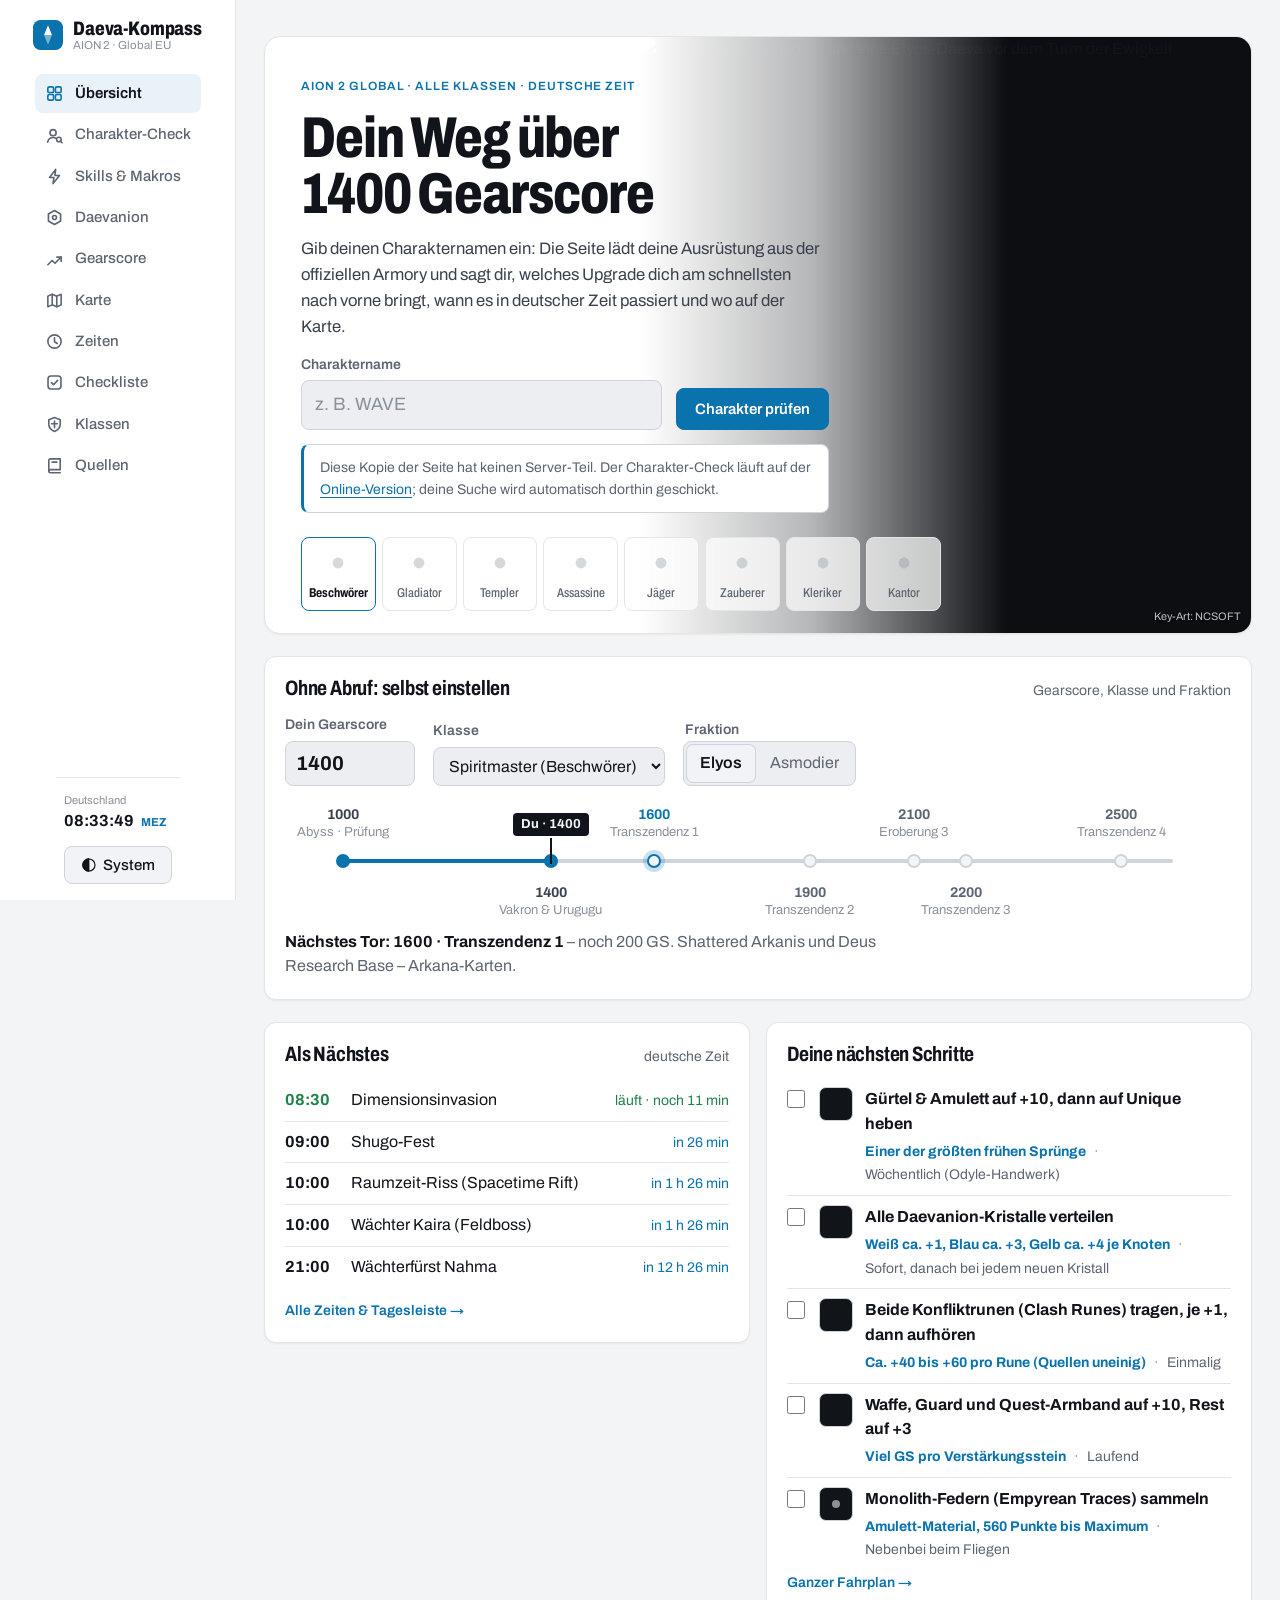
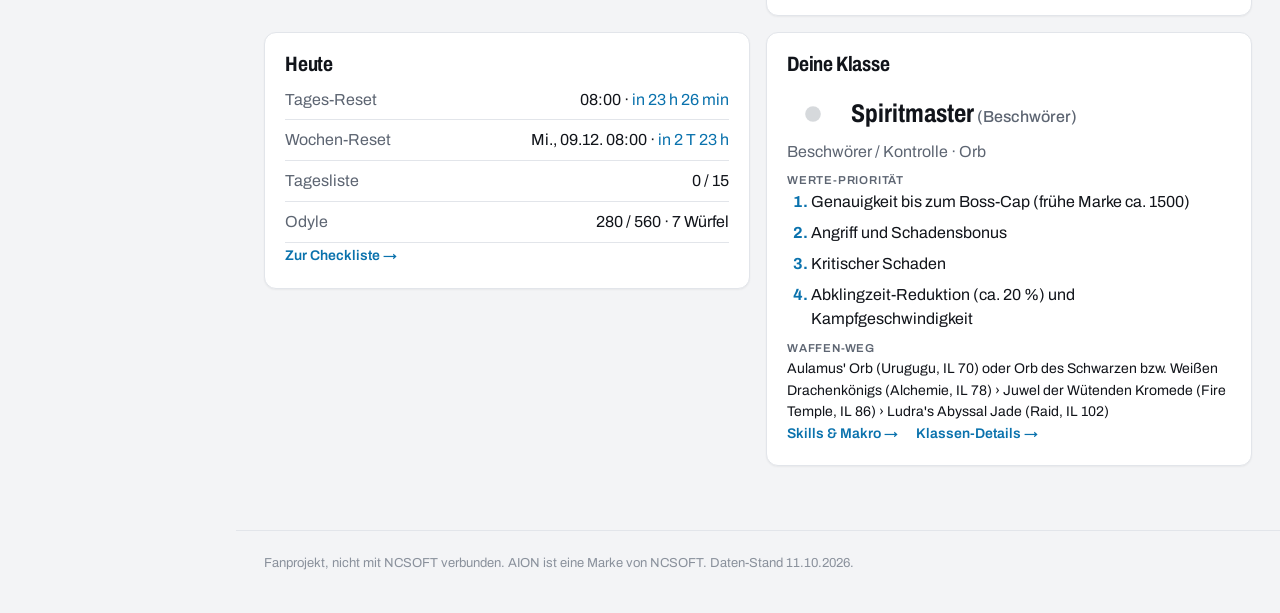
==== commit ba666a3c: "Skills & Makros je Klasse, Skillpunkte-Check und modernes Design - Neue Ansicht „Skills & Makros“: f" ====
--- a/public/index.html
+++ b/public/index.html
@@ -4,11 +4,11 @@
 <meta charset="utf-8">
 <meta name="viewport" content="width=device-width, initial-scale=1, viewport-fit=cover">
 <title>AION 2 Daeva-Kompass</title>
-<meta name="description" content="Charakter-Check für AION 2 Global: Name eingeben und Upgrade-Plan bekommen. Dazu Gearscore-Fahrplan, interaktive Karte und Spielzeiten in deutscher Zeit – alle Klassen.">
+<meta name="description" content="Charakter-Check für AION 2 Global: Name eingeben und Upgrade-Plan bekommen. Dazu Skill-Reihenfolge und Makros je Klasse, Daevanion-Bretter, Gearscore-Fahrplan, Karte und Spielzeiten in deutscher Zeit.">
 <link rel="preconnect" href="https://fonts.googleapis.com">
 <link rel="preconnect" href="https://fonts.gstatic.com" crossorigin>
-<link rel="stylesheet" href="https://fonts.googleapis.com/css2?family=Alegreya+Sans:ital,wght@0,400;0,500;0,700;0,800;1,400&family=Cormorant+Garamond:ital,wght@0,500;0,600;0,700;1,500&display=swap">
-<meta name="theme-color" content="#101215">
+<link rel="stylesheet" href="https://fonts.googleapis.com/css2?family=Archivo:wdth,wght@62..125,100..900&display=swap">
+<meta name="theme-color" content="#0e1014">
 <link rel="preconnect" href="https://assets.playnccdn.com">
 <link rel="stylesheet" href="assets/css/style.css">
 <script>
@@ -24,23 +24,43 @@
   <symbol id="s-riss" viewBox="-12 -12 24 24"><path d="M0,-9 A9,9 0 1 1 -8.5,3 L-5,2 A5.5,5.5 0 1 0 0,-5.5 Z"/></symbol>
   <symbol id="s-puppe" viewBox="-12 -12 24 24"><path fill-rule="evenodd" d="M0,-8 A8,8 0 1 0 0,8 A8,8 0 1 0 0,-8 Z M0,-5.5 A5.5,5.5 0 1 1 0,5.5 A5.5,5.5 0 1 1 0,-5.5 Z"/><circle r="3"/></symbol>
   <symbol id="s-pin" viewBox="-12 -12 24 24"><path fill-rule="evenodd" d="M0,10 C-2,4 -7,1 -7,-3 A7,7 0 1 1 7,-3 C7,1 2,4 0,10 Z M0,-5.5 A2.5,2.5 0 1 0 0,-0.5 A2.5,2.5 0 1 0 0,-5.5 Z"/></symbol>
+  <!-- Navigation: Linien-Symbole, Strich über CSS (.nav-ico) -->
+  <symbol id="n-home" viewBox="0 0 20 20"><rect x="3" y="3" width="6" height="6" rx="1.5"/><rect x="11" y="3" width="6" height="6" rx="1.5"/><rect x="3" y="11" width="6" height="6" rx="1.5"/><rect x="11" y="11" width="6" height="6" rx="1.5"/></symbol>
+  <symbol id="n-char" viewBox="0 0 20 20"><circle cx="8.5" cy="7" r="3.2"/><path d="M2.8 17c.7-3.1 3-4.9 5.7-4.9 1.2 0 2.3.3 3.2.9"/><circle cx="14.6" cy="14.2" r="2.4"/><path d="M16.4 16l1.6 1.6"/></symbol>
+  <symbol id="n-gs" viewBox="0 0 20 20"><path d="M3 15.5l4.5-4.5 3 3L17 7.5"/><path d="M12.5 7.5H17V12"/></symbol>
+  <symbol id="n-skills" viewBox="0 0 20 20"><path d="M11.2 2.5L4.8 11h4.6l-.9 6.5 6.7-8.6H10.5z"/></symbol>
+  <symbol id="n-dv" viewBox="0 0 20 20"><path d="M10 2.6l6.4 3.7v7.4L10 17.4l-6.4-3.7V6.3z"/><circle cx="10" cy="10" r="2.1"/></symbol>
+  <symbol id="n-map" viewBox="0 0 20 20"><path d="M3 5.4l4.6-2 4.8 2 4.6-2v11.2l-4.6 2-4.8-2-4.6 2z"/><path d="M7.6 3.4v11.2M12.4 5.4v11.2"/></symbol>
+  <symbol id="n-time" viewBox="0 0 20 20"><circle cx="10" cy="10" r="7"/><path d="M10 6v4.3l2.9 1.8"/></symbol>
+  <symbol id="n-check" viewBox="0 0 20 20"><rect x="3.2" y="3.2" width="13.6" height="13.6" rx="3"/><path d="M6.8 10.2l2.2 2.2 4.3-4.6"/></symbol>
+  <symbol id="n-cls" viewBox="0 0 20 20"><path d="M10 2.6l6 2.3v4.7c0 3.6-2.5 6.4-6 7.8-3.5-1.4-6-4.2-6-7.8V4.9z"/><path d="M10 6.5v6.8M7 9.2h6"/></symbol>
+  <symbol id="n-src" viewBox="0 0 20 20"><path d="M4 4.6A1.6 1.6 0 0 1 5.6 3H16v11.4H5.6A1.6 1.6 0 0 0 4 16z"/><path d="M4 16a1.6 1.6 0 0 0 1.6 1.6H16M7.5 6.5h5"/></symbol>
 </svg>
 
 <a class="skip" href="#main">Zum Inhalt</a>
 
 <header class="topbar">
-  <div class="topbar-in">
-    <a class="brand" href="#uebersicht" aria-label="Daeva-Kompass, Startseite">
-      <svg class="brand-mark" viewBox="0 0 40 40" aria-hidden="true">
-        <defs>
-          <linearGradient id="bm-gold" x1="0" y1="0" x2="0" y2="1"><stop offset="0" class="bm-a"/><stop offset="1" class="bm-b"/></linearGradient>
-        </defs>
-        <path class="wing-l" d="M19 30 C12 24 6 22 2 12 C8 15 12 15 15 13 C11 18 14 22 19 24 Z"/>
-        <path class="wing-r" d="M21 30 C28 24 34 22 38 12 C32 15 28 15 25 13 C29 18 26 22 21 24 Z"/>
-        <path class="core" d="M20 6 L23 17 L20 33 L17 17 Z"/>
-      </svg>
-      <span class="brand-text"><span class="brand-name">Daeva-Kompass</span><span class="brand-sub">AION 2 · Global EU</span></span>
-    </a>
+  <a class="brand" href="#uebersicht" aria-label="Daeva-Kompass, Startseite">
+    <svg class="brand-mark" viewBox="0 0 32 32" aria-hidden="true">
+      <rect class="bm-tile" width="32" height="32" rx="8"/>
+      <path class="bm-n" d="M16 5.5l4.2 10.5h-8.4z"/>
+      <path class="bm-s" d="M16 26.5l-4.2-10.5h8.4z"/>
+    </svg>
+    <span class="brand-text"><span class="brand-name">Daeva-Kompass</span><span class="brand-sub">AION 2 · Global EU</span></span>
+  </a>
+  <nav class="tabs" aria-label="Bereiche">
+    <a href="#uebersicht"><svg class="nav-ico" aria-hidden="true"><use href="#n-home"/></svg><span>Übersicht</span></a>
+    <a href="#charakter"><svg class="nav-ico" aria-hidden="true"><use href="#n-char"/></svg><span>Charakter-Check</span></a>
+    <a href="#skills"><svg class="nav-ico" aria-hidden="true"><use href="#n-skills"/></svg><span>Skills &amp; Makros</span></a>
+    <a href="#daevanion"><svg class="nav-ico" aria-hidden="true"><use href="#n-dv"/></svg><span>Daevanion</span></a>
+    <a href="#gearscore"><svg class="nav-ico" aria-hidden="true"><use href="#n-gs"/></svg><span>Gearscore</span></a>
+    <a href="#karte"><svg class="nav-ico" aria-hidden="true"><use href="#n-map"/></svg><span>Karte</span></a>
+    <a href="#zeiten"><svg class="nav-ico" aria-hidden="true"><use href="#n-time"/></svg><span>Zeiten</span></a>
+    <a href="#checkliste"><svg class="nav-ico" aria-hidden="true"><use href="#n-check"/></svg><span>Checkliste</span></a>
+    <a href="#klassen"><svg class="nav-ico" aria-hidden="true"><use href="#n-cls"/></svg><span>Klassen</span></a>
+    <a href="#quellen"><svg class="nav-ico" aria-hidden="true"><use href="#n-src"/></svg><span>Quellen</span></a>
+  </nav>
+  <div class="topbar-tools">
     <div class="clock" aria-label="Aktuelle deutsche Zeit">
       <span class="clock-lbl">Deutschland</span>
       <span class="clock-time" data-clock>--:--:--</span>
@@ -51,17 +71,6 @@
       <span>System</span>
     </button>
   </div>
-  <nav class="tabs" aria-label="Bereiche">
-    <a href="#uebersicht">Übersicht</a>
-    <a href="#charakter">Charakter-Check</a>
-    <a href="#gearscore">Gearscore</a>
-    <a href="#daevanion">Daevanion</a>
-    <a href="#karte">Karte</a>
-    <a href="#zeiten">Zeiten</a>
-    <a href="#checkliste">Checkliste</a>
-    <a href="#klassen">Klassen</a>
-    <a href="#quellen">Quellen</a>
-  </nav>
 </header>
 
 <main id="main" class="wrap">
@@ -191,6 +200,15 @@
     </section>
   </section>
 
+  <!-- ===================== Skills & Makros ===================== -->
+  <section class="view" id="v-skills" aria-labelledby="h-sk" hidden>
+    <header class="view-head">
+      <h1 id="h-sk">Skills &amp; Makros</h1>
+      <p class="lede">Für jede Klasse: wie du die Leiste stapelst, welches Makro du baust, in welcher Reihenfolge die Skillpunkte fließen und welche Stigmen die Top-Spieler tragen.</p>
+    </header>
+    <div id="sk-app"></div>
+  </section>
+
   <!-- ===================== Daevanion ===================== -->
   <section class="view" id="v-daevanion" aria-labelledby="h-dv" hidden>
     <header class="view-head">
@@ -333,10 +351,12 @@
 <script src="assets/js/data.js"></script>
 <script src="assets/js/data-items.js"></script>
 <script src="assets/js/data-daevanion.js"></script>
+<script src="assets/js/data-skills.js"></script>
 <script src="assets/js/zeit.js"></script>
 <script src="assets/js/karte.js"></script>
 <script src="assets/js/audit.js"></script>
 <script src="assets/js/daevanion.js"></script>
+<script src="assets/js/skills.js"></script>
 <script src="assets/js/app.js"></script>
 <script src="assets/js/charakter.js"></script>
 </body>
--- a/public/assets/css/style.css
+++ b/public/assets/css/style.css
@@ -1,36 +1,43 @@
 /* Daeva-Kompass
- * Ruhiges, redaktionelles Design: dunkles Anthrazit (Standard) oder helles Papier, Gold nur als Akzent.
- * Überschriften in Cormorant Garamond, Text in Alegreya Sans. Keine Verläufe auf Text, keine Leuchteffekte.
- * Bilder (Key-Art, Items, Wappen) kommen vom NCSOFT-CDN; Item-Rahmen in den Seltenheitsfarben der Armory.
+ * Modernes, app-artiges Design: dunkles Graphit (Standard) oder helles Grau. Akzent Ätherblau, Gold nur für Seltenheit und Kern-Route.
+ * Schrift: Archivo mit variabler Breite – Überschriften schmal und kräftig (font-stretch: var(--narrow)), Text in normaler Breite.
+ * Desktop ab 1100 px: Navigation als Seitenleiste mit Symbolen. Handy: Kopfzeile mit scrollbaren Reitern.
+ * Keine Verläufe auf Text, keine Leuchteffekte, flache Karten mit feinen Linien.
+ * Layouts im Inhalt richten sich nach der Breite von <main> (Container-Abfragen), nicht nach dem Fenster.
+ * Bilder (Key-Art, Items, Wappen, Skills) kommen vom NCSOFT-CDN; Item-Rahmen in den Seltenheitsfarben der Armory.
  */
 :root {
   color-scheme: dark;
-  --bg: #101215;
-  --bg-2: #0b0d0f;
-  --surface: #15181c;
-  --surface-2: #1b1f24;
-  --line: #262b31;
-  --line-2: #363c44;
-  --fg: #ebe7de;
-  --fg-2: #c9c4b8;
-  --muted: #9a958b;
-  --faint: #6f6b64;
-  --accent: #d1ad68;
-  --accent-2: #e6c88c;
-  --on-accent: #1a1409;
-  --teal: #6cc3bb;
+  --bg: #0e1014;
+  --bg-2: #0a0c0f;
+  --side: #0b0d11;
+  --surface: #14171c;
+  --surface-2: #1b1f26;
+  --line: #232831;
+  --line-2: #303641;
+  --fg: #eceef2;
+  --fg-2: #c3c8d1;
+  --muted: #8f97a3;
+  --faint: #666d79;
+  --accent: #4fc3f7;
+  --accent-2: #8ad6f9;
+  --on-accent: #03141c;
+  --accent-soft: rgba(79, 195, 247, 0.12);
+  --gold: #e2b866;
+  --teal: #5cc9b5;
   --elyos: #8fb3e8;
   --asmo: #e08497;
   --abyss: #a796e8;
-  --ok: #74c69d;
-  --warn: #e2a54a;
-  --crit: #ec7a73;
-  --well-a: #1e2228;
-  --well-b: #0c0e11;
+  --ok: #6fd39b;
+  --warn: #f0b04f;
+  --crit: #f07a72;
+  --well-a: #1b1f26;
+  --well-b: #0c0e12;
   --elyos-fill: rgba(143, 179, 232, 0.13);
   --asmo-fill: rgba(224, 132, 151, 0.12);
   --abyss-fill: rgba(167, 150, 232, 0.13);
-  --sea: #0c0e11;
+  --sea: #0b0d11;
+  --shadow: none;
 
   --g-common: rgba(255, 255, 255, 0.78);
   --g-rare: #52b35c;
@@ -40,42 +47,50 @@
   --g-mythic: #d33939;
   --g-special: #34b798;
 
-  --serif: "Cormorant Garamond", "Iowan Old Style", Georgia, serif;
-  --sans: "Alegreya Sans", "Segoe UI", system-ui, -apple-system, sans-serif;
+  --font: "Archivo", system-ui, -apple-system, "Segoe UI", Roboto, sans-serif;
+  --narrow: 78%;
   --fs-xs: 0.8125rem;
-  --fs-sm: 0.9rem;
-  --fs-md: 1.0625rem;
-  --fs-lg: 1.2rem;
+  --fs-sm: 0.875rem;
+  --fs-md: 1rem;
+  --fs-lg: 1.125rem;
   --r: 12px;
   --r-sm: 8px;
+  --side-w: 236px;
+  --sticky-top: calc(env(safe-area-inset-top, 0px) + 100px);
 }
 @media (prefers-color-scheme: light) {
   :root:not([data-theme="dark"]) {
     color-scheme: light;
-    --bg: #f4f0e8;
-    --bg-2: #ebe5d9;
-    --surface: #fbf8f2;
-    --surface-2: #f2ece0;
-    --line: #e0d8c9;
-    --line-2: #cbc1ae;
-    --fg: #1d1a15;
-    --fg-2: #3d372e;
-    --muted: #645d51;
-    --faint: #8b8476;
-    --accent: #8a6420;
-    --accent-2: #6e4e15;
-    --on-accent: #fff8ea;
-    --teal: #13716b;
+    --bg: #f3f4f6;
+    --bg-2: #eceef1;
+    --side: #ffffff;
+    --surface: #ffffff;
+    --surface-2: #f1f3f6;
+    --line: #e2e5ea;
+    --line-2: #cfd4dc;
+    --fg: #11141a;
+    --fg-2: #39414d;
+    --muted: #5d6572;
+    --faint: #8a919c;
+    --accent: #0a72ad;
+    --accent-2: #075a89;
+    --on-accent: #ffffff;
+    --accent-soft: rgba(10, 114, 173, 0.09);
+    --gold: #9a6a0c;
+    --teal: #0e7a6b;
     --elyos: #2a63b3;
     --asmo: #a3324f;
     --abyss: #5b43b8;
-    --ok: #2b7a47;
-    --warn: #9a5a06;
-    --crit: #b02d22;
+    --ok: #20804a;
+    --warn: #a25d00;
+    --crit: #b8302a;
+    --well-a: #1b1f26;
+    --well-b: #0c0e12;
     --elyos-fill: rgba(42, 99, 179, 0.09);
     --asmo-fill: rgba(163, 50, 79, 0.09);
     --abyss-fill: rgba(91, 67, 184, 0.09);
-    --sea: #ebe5d9;
+    --sea: #e8ebef;
+    --shadow: 0 1px 2px rgba(17, 20, 26, 0.05);
     --g-common: rgba(0, 0, 0, 0.6);
     --g-rare: #00870b;
     --g-legend: #006fc6;
@@ -87,30 +102,36 @@
 }
 :root[data-theme="light"] {
   color-scheme: light;
-  --bg: #f4f0e8;
-  --bg-2: #ebe5d9;
-  --surface: #fbf8f2;
-  --surface-2: #f2ece0;
-  --line: #e0d8c9;
-  --line-2: #cbc1ae;
-  --fg: #1d1a15;
-  --fg-2: #3d372e;
-  --muted: #645d51;
-  --faint: #8b8476;
-  --accent: #8a6420;
-  --accent-2: #6e4e15;
-  --on-accent: #fff8ea;
-  --teal: #13716b;
+  --bg: #f3f4f6;
+  --bg-2: #eceef1;
+  --side: #ffffff;
+  --surface: #ffffff;
+  --surface-2: #f1f3f6;
+  --line: #e2e5ea;
+  --line-2: #cfd4dc;
+  --fg: #11141a;
+  --fg-2: #39414d;
+  --muted: #5d6572;
+  --faint: #8a919c;
+  --accent: #0a72ad;
+  --accent-2: #075a89;
+  --on-accent: #ffffff;
+  --accent-soft: rgba(10, 114, 173, 0.09);
+  --gold: #9a6a0c;
+  --teal: #0e7a6b;
   --elyos: #2a63b3;
   --asmo: #a3324f;
   --abyss: #5b43b8;
-  --ok: #2b7a47;
-  --warn: #9a5a06;
-  --crit: #b02d22;
+  --ok: #20804a;
+  --warn: #a25d00;
+  --crit: #b8302a;
+  --well-a: #1b1f26;
+  --well-b: #0c0e12;
   --elyos-fill: rgba(42, 99, 179, 0.09);
   --asmo-fill: rgba(163, 50, 79, 0.09);
   --abyss-fill: rgba(91, 67, 184, 0.09);
-  --sea: #ebe5d9;
+  --sea: #e8ebef;
+  --shadow: 0 1px 2px rgba(17, 20, 26, 0.05);
   --g-common: rgba(0, 0, 0, 0.6);
   --g-rare: #00870b;
   --g-legend: #006fc6;
@@ -123,106 +144,130 @@
 /* ---------- Grund ---------- */
 *, *::before, *::after { box-sizing: border-box; }
 html { -webkit-text-size-adjust: 100%; background: var(--bg); }
-body { margin: 0; background: var(--bg); color: var(--fg); font-family: var(--sans); font-size: var(--fs-md); line-height: 1.6; -webkit-font-smoothing: antialiased; }
+body { margin: 0; background: var(--bg); color: var(--fg); font-family: var(--font); font-size: var(--fs-md); line-height: 1.55; -webkit-font-smoothing: antialiased; -moz-osx-font-smoothing: grayscale; }
 [hidden] { display: none !important; }
 img, svg { max-width: 100%; }
 a { color: var(--accent); text-decoration-thickness: 1px; text-underline-offset: 3px; }
 a:hover { color: var(--accent-2); }
-h1, h2, h3, h4, h5 { margin: 0; line-height: 1.15; text-wrap: balance; font-family: var(--serif); font-weight: 600; letter-spacing: -0.005em; color: var(--fg); }
-h1 { font-size: clamp(2.3rem, 1.5rem + 3vw, 3.5rem); font-weight: 600; }
-h2 { font-size: 1.85rem; }
-h3 { font-size: 1.45rem; }
-h4 { font-size: 1.2rem; }
-h5 { font-family: var(--sans); font-size: var(--fs-sm); font-weight: 700; color: var(--muted); font-variant-caps: all-small-caps; letter-spacing: 0.05em; }
+h1, h2, h3, h4, h5 { margin: 0; line-height: 1.1; text-wrap: balance; font-family: var(--font); font-stretch: var(--narrow); font-weight: 700; letter-spacing: -0.01em; color: var(--fg); }
+h1 { font-size: clamp(2.1rem, 1.5rem + 2.3vw, 3rem); font-weight: 800; letter-spacing: -0.02em; line-height: 1.02; }
+h2 { font-size: 1.55rem; }
+h3 { font-size: 1.25rem; }
+h4 { font-size: 1.05rem; }
+h5 { font-stretch: 100%; font-size: 0.72rem; font-weight: 600; color: var(--muted); text-transform: uppercase; letter-spacing: 0.08em; }
 p { margin: 0; }
-::selection { background: color-mix(in srgb, var(--accent) 35%, transparent); }
+::selection { background: color-mix(in srgb, var(--accent) 32%, transparent); }
 :focus-visible { outline: 2px solid var(--accent); outline-offset: 2px; border-radius: 4px; }
 .sr { position: absolute; width: 1px; height: 1px; overflow: hidden; clip: rect(0 0 0 0); white-space: nowrap; }
 .sprite { position: absolute; width: 0; height: 0; overflow: hidden; }
 .skip { position: absolute; left: 16px; top: -60px; background: var(--accent); color: var(--on-accent); padding: 8px 12px; border-radius: var(--r-sm); z-index: 50; }
 .skip:focus { top: calc(env(safe-area-inset-top, 0px) + 8px); }
-.wrap { max-width: 1200px; margin-inline: auto; padding-inline: 16px; }
+.wrap { max-width: 1240px; margin-inline: auto; padding-inline: 16px; }
 @media (min-width: 700px) { .wrap { padding-inline: 28px; } }
+main { container: main / inline-size; }
 
 .muted { color: var(--muted); }
 .small { font-size: var(--fs-sm); }
-.fine { font-size: var(--fs-xs); color: var(--faint); margin-top: 10px; }
-.kicker, .eyebrow { font-size: var(--fs-sm); font-weight: 700; color: var(--accent); letter-spacing: 0.01em; }
-.lede { font-size: 1.16rem; line-height: 1.55; color: var(--fg-2); max-width: 62ch; }
-.warn-text { color: var(--warn); font-weight: 700; }
-.ok-text { color: var(--ok); font-weight: 700; }
+.fine { font-size: var(--fs-xs); color: var(--faint); margin-top: 10px; line-height: 1.5; }
+.kicker, .eyebrow { font-size: 0.75rem; font-weight: 600; color: var(--accent); text-transform: uppercase; letter-spacing: 0.08em; }
+.lede { font-size: 1.08rem; line-height: 1.55; color: var(--fg-2); max-width: 64ch; }
+.warn-text { color: var(--warn); font-weight: 600; }
+.ok-text { color: var(--ok); font-weight: 600; }
 .num, .cd, .nx-time, .clock-time, .ctr-val, input[type="number"] { font-variant-numeric: tabular-nums lining-nums; }
-.stack { display: flex; flex-direction: column; gap: 20px; min-width: 0; }
-
-/* ---------- Kopfzeile ---------- */
-.topbar { position: sticky; top: env(safe-area-inset-top, 0px); z-index: 20; background: color-mix(in srgb, var(--bg) 94%, transparent); border-bottom: 1px solid var(--line); -webkit-backdrop-filter: blur(8px); backdrop-filter: blur(8px); }
-.topbar-in { max-width: 1200px; margin-inline: auto; padding: 10px 16px 4px; display: flex; align-items: center; gap: 14px; }
-@media (min-width: 700px) { .topbar-in { padding-inline: 28px; } }
-.brand { display: flex; align-items: center; gap: 10px; color: var(--fg); text-decoration: none; min-width: 0; }
+.stack { display: flex; flex-direction: column; gap: 16px; min-width: 0; }
+
+/* ---------- Kopfzeile / Seitenleiste ---------- */
+.topbar { position: sticky; top: 0; z-index: 20; padding-top: env(safe-area-inset-top, 0px); display: grid; grid-template-columns: minmax(0, 1fr) auto; grid-template-areas: "brand tools" "nav nav"; align-items: center; column-gap: 10px; background: color-mix(in srgb, var(--bg) 92%, transparent); border-bottom: 1px solid var(--line); -webkit-backdrop-filter: blur(10px); backdrop-filter: blur(10px); }
+.brand { grid-area: brand; display: flex; align-items: center; gap: 10px; padding: 10px 0 4px 16px; color: var(--fg); text-decoration: none; min-width: 0; }
 .brand:hover { color: var(--fg); }
-.brand-mark { width: 32px; height: 32px; flex: none; }
-.brand-mark .bm-a, .brand-mark .bm-b { stop-color: var(--accent); }
-.brand-mark .wing-l, .brand-mark .wing-r { fill: var(--accent); }
-.brand-mark .core { fill: var(--fg); }
-.brand-text { display: flex; flex-direction: column; line-height: 1.05; min-width: 0; }
-.brand-name { font-family: var(--serif); font-weight: 700; font-size: 1.4rem; letter-spacing: 0.01em; white-space: nowrap; }
-.brand-sub { font-size: 0.74rem; color: var(--faint); }
-.clock { margin-left: auto; display: grid; grid-template-columns: auto auto; column-gap: 8px; align-items: baseline; text-align: right; }
-.clock-lbl { grid-column: 1 / -1; font-size: 0.72rem; color: var(--faint); }
-.clock-time { font-size: 1.05rem; font-weight: 700; color: var(--fg); }
-.clock-zone { font-size: var(--fs-xs); color: var(--teal); font-weight: 700; }
+.brand-mark { width: 30px; height: 30px; flex: none; }
+.brand-mark .bm-tile { fill: var(--accent); }
+.brand-mark .bm-n { fill: var(--on-accent); }
+.brand-mark .bm-s { fill: var(--on-accent); opacity: 0.45; }
+.brand-text { display: flex; flex-direction: column; line-height: 1.1; min-width: 0; }
+.brand-name { font-stretch: var(--narrow); font-weight: 800; font-size: 1.22rem; letter-spacing: -0.01em; white-space: nowrap; }
+.brand-sub { font-size: 0.72rem; color: var(--faint); }
+.topbar-tools { grid-area: tools; display: flex; align-items: center; gap: 10px; padding: 10px 16px 4px 0; }
+.clock { display: grid; grid-template-columns: auto auto; column-gap: 7px; align-items: baseline; text-align: right; }
+.clock-lbl { grid-column: 1 / -1; font-size: 0.7rem; color: var(--faint); }
+.clock-time { font-size: 1rem; font-weight: 700; color: var(--fg); }
+.clock-zone { font-size: 0.72rem; color: var(--accent); font-weight: 700; }
 .theme-btn { padding: 6px 10px; }
 .theme-btn svg { width: 16px; height: 16px; fill: currentColor; stroke: currentColor; }
+.tabs { grid-area: nav; display: flex; gap: 2px; overflow-x: auto; padding: 0 8px; scrollbar-width: none; }
+.tabs::-webkit-scrollbar { display: none; }
+.tabs a { position: relative; flex: none; display: inline-flex; align-items: center; gap: 7px; padding: 9px 9px 11px; color: var(--muted); text-decoration: none; font-weight: 500; font-size: 0.93rem; white-space: nowrap; }
+.tabs a:hover { color: var(--fg); }
+.tabs a[aria-current="page"] { color: var(--fg); font-weight: 600; }
+.tabs a[aria-current="page"]::after { content: ""; position: absolute; left: 9px; right: 9px; bottom: 0; height: 2px; background: var(--accent); border-radius: 2px; }
+.tabs a[aria-current="page"] .nav-ico { color: var(--accent); }
+.nav-ico { width: 17px; height: 17px; flex: none; fill: none; stroke: currentColor; stroke-width: 1.7; stroke-linecap: round; stroke-linejoin: round; }
+@media (min-width: 700px) {
+  .brand { padding-left: 28px; }
+  .topbar-tools { padding-right: 28px; }
+  .tabs { padding-inline: 20px; }
+}
 @media (max-width: 520px) {
   .brand-sub { display: none; }
   .theme-btn span { display: none; }
   .theme-btn { padding: 6px 8px; }
-  .brand-name { font-size: 1.2rem; }
-  .topbar-in { gap: 10px; }
+  .tabs a .nav-ico { display: none; }
 }
 @media (max-width: 380px) { .clock-zone { display: none; } }
-
-.tabs { max-width: 1200px; margin-inline: auto; display: flex; gap: 4px; overflow-x: auto; padding: 0 10px; scrollbar-width: none; }
-.tabs::-webkit-scrollbar { display: none; }
-@media (min-width: 700px) { .tabs { padding-inline: 20px; } }
-.tabs a { position: relative; flex: none; padding: 8px 8px 11px; color: var(--muted); text-decoration: none; font-weight: 500; white-space: nowrap; }
-.tabs a:hover { color: var(--fg); }
-.tabs a[aria-current="page"] { color: var(--fg); font-weight: 700; }
-.tabs a[aria-current="page"]::after { content: ""; position: absolute; left: 8px; right: 8px; bottom: 0; height: 2px; background: var(--accent); border-radius: 2px; }
-
-main.wrap { padding-block: 34px 48px; }
-.view { display: flex; flex-direction: column; gap: 28px; }
-.view-head { display: flex; flex-direction: column; gap: 10px; padding-bottom: 6px; }
+@media (min-width: 1100px) {
+  :root { --sticky-top: 16px; }
+  body { padding-left: var(--side-w); }
+  .topbar { position: fixed; inset: 0 auto 0 0; width: var(--side-w); display: flex; flex-direction: column; gap: 4px; padding: calc(env(safe-area-inset-top, 0px) + 18px) 12px 16px; background: var(--side); border-bottom: 0; border-right: 1px solid var(--line); -webkit-backdrop-filter: none; backdrop-filter: none; overflow-y: auto; scrollbar-width: thin; }
+  .brand { padding: 0 8px 18px; }
+  .tabs { flex-direction: column; gap: 2px; padding: 0; overflow: visible; }
+  .tabs a { padding: 8px 10px; border-radius: var(--r-sm); gap: 11px; font-size: 0.94rem; }
+  .tabs a .nav-ico { width: 19px; height: 19px; }
+  .tabs a:hover { background: var(--surface-2); }
+  .tabs a[aria-current="page"] { background: var(--accent-soft); color: var(--fg); }
+  .tabs a[aria-current="page"]::after { display: none; }
+  .topbar-tools { margin-top: auto; padding: 14px 8px 0; border-top: 1px solid var(--line); flex-direction: column; align-items: stretch; gap: 12px; }
+  .clock { text-align: left; justify-content: start; }
+  .theme-btn { justify-content: center; }
+}
+
+main.wrap { padding-block: 28px 56px; }
+@media (min-width: 1100px) { main.wrap { padding-block: 36px 64px; } }
+.view { display: flex; flex-direction: column; gap: 22px; }
+.view-head { display: flex; flex-direction: column; gap: 10px; padding-bottom: 4px; }
 
 /* ---------- Bausteine ---------- */
-.panel { background: var(--surface); border: 1px solid var(--line); border-radius: var(--r); padding: 22px; display: flex; flex-direction: column; gap: 12px; min-width: 0; }
-.panel h2 { font-size: 1.5rem; }
+.panel { background: var(--surface); border: 1px solid var(--line); border-radius: var(--r); padding: 20px; display: flex; flex-direction: column; gap: 12px; min-width: 0; box-shadow: var(--shadow); }
+.panel h2 { font-size: 1.3rem; }
+.panel h3 { font-size: 1.2rem; }
 .panel-head { display: flex; align-items: baseline; justify-content: space-between; gap: 6px 14px; flex-wrap: wrap; }
 .panel--warn { border-color: color-mix(in srgb, var(--warn) 35%, var(--line)); }
-.two { display: grid; gap: 20px; grid-template-columns: 1fr; align-items: start; }
-@media (min-width: 900px) { .two { grid-template-columns: 1fr 1fr; } }
-
-.btn { font-family: var(--sans); font-size: 0.98rem; font-weight: 700; cursor: pointer; color: var(--on-accent); background: var(--accent); border: 1px solid var(--accent); border-radius: var(--r-sm); padding: 9px 16px; line-height: 1.2; transition: background .15s, border-color .15s; }
+.two { display: grid; gap: 16px; grid-template-columns: 1fr; align-items: start; }
+@container main (min-width: 840px) { .two { grid-template-columns: 1fr 1fr; } }
+
+.btn { font-family: var(--font); font-size: 0.94rem; font-weight: 600; cursor: pointer; color: var(--on-accent); background: var(--accent); border: 1px solid var(--accent); border-radius: var(--r-sm); padding: 9px 16px; line-height: 1.2; transition: background .15s, border-color .15s, color .15s; }
 .btn:hover { background: var(--accent-2); border-color: var(--accent-2); }
 .btn:disabled { opacity: 0.6; cursor: default; }
-.btn--ghost { background: transparent; color: var(--fg); border-color: var(--line-2); font-weight: 500; display: inline-flex; align-items: center; gap: 6px; }
+.btn--ghost { background: var(--surface-2); color: var(--fg); border-color: var(--line-2); font-weight: 500; display: inline-flex; align-items: center; gap: 6px; }
 .btn--ghost:hover { background: var(--surface-2); border-color: var(--accent); color: var(--fg); }
 .btn--ghost.is-on { border-color: var(--accent); color: var(--accent); }
 .link-btn { font: inherit; background: none; border: 0; padding: 0; cursor: pointer; color: var(--accent); text-decoration: underline; text-decoration-thickness: 1px; text-underline-offset: 3px; text-align: left; display: inline-flex; align-items: center; gap: 6px; }
 .link-btn:hover { color: var(--accent-2); }
 .icon-btn { font: inherit; font-size: 1.1rem; width: 36px; height: 36px; cursor: pointer; background: var(--surface); color: var(--fg); border: 1px solid var(--line-2); border-radius: var(--r-sm); }
 .icon-btn:hover { border-color: var(--accent); }
-.more { font-size: var(--fs-sm); font-weight: 700; margin-top: auto; }
+.more { font-size: var(--fs-sm); font-weight: 600; margin-top: auto; text-decoration: none; }
+.more::after { content: " →"; }
+.more:hover { text-decoration: underline; }
 .row-actions { display: flex; flex-wrap: wrap; gap: 10px; align-items: center; }
-
-.chip { display: inline-flex; align-items: center; gap: 5px; font-size: 0.78rem; font-weight: 700; white-space: nowrap; vertical-align: middle; }
-.chip::before { content: ""; width: 7px; height: 7px; border-radius: 50%; background: currentColor; }
+.cm-links { display: flex; flex-wrap: wrap; gap: 6px 18px; margin-top: auto; }
+
+.chip { display: inline-flex; align-items: center; gap: 5px; font-size: 0.75rem; font-weight: 600; white-space: nowrap; vertical-align: middle; padding: 1px 8px 1px 7px; border-radius: 99px; background: color-mix(in srgb, currentColor 12%, transparent); }
+.chip::before { content: ""; width: 6px; height: 6px; border-radius: 50%; background: currentColor; }
 .chip--ok { color: var(--ok); }
 .chip--community { color: var(--teal); }
 .chip--offen { color: var(--warn); }
 
 .field { display: flex; flex-direction: column; gap: 5px; min-width: 0; }
-.field > span, .field legend { font-size: var(--fs-sm); font-weight: 700; color: var(--muted); }
+.field > span, .field legend { font-size: var(--fs-sm); font-weight: 600; color: var(--muted); }
 .field--inline { flex-direction: row; align-items: center; gap: 10px; }
 .field--inline input { width: 110px; }
 input[type="number"], input[type="text"], select, textarea { font: inherit; color: var(--fg); background: var(--bg-2); border: 1px solid var(--line-2); border-radius: var(--r-sm); padding: 9px 11px; min-width: 0; }
@@ -233,45 +278,52 @@
 .switch { display: inline-flex; align-items: center; gap: 8px; cursor: pointer; font-size: var(--fs-sm); }
 .switch input, .step-check input, .q-check input { width: 18px; height: 18px; accent-color: var(--accent); margin: 3px 0 0; cursor: pointer; }
 
-.seg { display: inline-flex; border: 1px solid var(--line-2); border-radius: var(--r-sm); overflow: hidden; background: var(--bg-2); }
-.seg--wrap { flex-wrap: wrap; border: 0; background: none; gap: 6px; overflow: visible; }
+.seg { display: inline-flex; gap: 2px; padding: 3px; border: 1px solid var(--line-2); border-radius: var(--r-sm); background: var(--bg-2); }
+.seg--wrap { flex-wrap: wrap; border: 0; background: none; gap: 6px; padding: 0; }
 .seg-opt { position: relative; }
 .seg-opt input { position: absolute; opacity: 0; inset: 0; margin: 0; cursor: pointer; }
-.seg-opt span, .seg-btn { display: block; padding: 8px 14px; cursor: pointer; font: inherit; color: var(--muted); background: none; border: 0; }
-.seg-opt input:checked + span, .seg-btn.is-on { background: var(--surface-2); color: var(--fg); font-weight: 700; }
+.seg-opt span, .seg-btn { display: block; padding: 6px 13px; cursor: pointer; font: inherit; color: var(--muted); background: none; border: 0; border-radius: 6px; }
+.seg-opt input:checked + span, .seg-btn.is-on { background: var(--surface-2); color: var(--fg); font-weight: 600; box-shadow: 0 0 0 1px var(--line-2); }
 .seg-opt input:focus-visible + span { outline: 2px solid var(--accent); outline-offset: -2px; }
 .seg--wrap .seg-btn { border: 1px solid var(--line-2); border-radius: var(--r-sm); background: var(--surface); }
-.seg--sm .seg-btn { padding: 6px 10px; font-size: var(--fs-sm); }
-.mine { font-size: 0.7rem; font-weight: 700; color: var(--accent); margin-left: 6px; }
+.seg--sm .seg-btn { padding: 5px 10px; font-size: var(--fs-sm); }
+.mine { font-size: 0.68rem; font-weight: 700; color: var(--accent); margin-left: 6px; text-transform: uppercase; letter-spacing: 0.06em; }
 
 .kv { display: grid; gap: 8px; margin: 0; }
 .kv > div { display: flex; justify-content: space-between; gap: 12px; border-bottom: 1px solid var(--line); padding-bottom: 7px; }
 .kv dt { color: var(--muted); }
 .kv dd { margin: 0; text-align: right; }
-.cd { color: var(--teal); white-space: nowrap; }
-.notice { border: 1px solid var(--line-2); border-left: 3px solid var(--teal); background: var(--surface); border-radius: var(--r-sm); padding: 12px 16px; }
+.cd { color: var(--accent); white-space: nowrap; }
+.notice { border: 1px solid var(--line-2); border-left: 3px solid var(--accent); background: var(--surface); border-radius: var(--r-sm); padding: 12px 16px; }
 
 /* ---------- Hero ---------- */
-.hero { display: grid; grid-template-columns: 1fr; gap: 22px 40px; align-items: center; padding-bottom: 8px; }
-@media (min-width: 960px) { .hero { grid-template-columns: minmax(0, 0.92fr) minmax(0, 1.08fr); } }
-.hero-text { display: flex; flex-direction: column; gap: 16px; min-width: 0; }
-.hero h1 { font-size: clamp(2.6rem, 1.5rem + 3.6vw, 4.1rem); line-height: 1.02; }
-.hero-art { margin: 0; position: relative; border-radius: 14px; overflow: hidden; background: var(--well-b); aspect-ratio: 1200 / 630; border: 1px solid var(--line); }
+.hero { position: relative; display: grid; grid-template-columns: minmax(0, 1fr); border: 1px solid var(--line); border-radius: 16px; overflow: hidden; background: var(--surface); box-shadow: var(--shadow); }
+.hero-text { position: relative; z-index: 2; display: flex; flex-direction: column; gap: 14px; min-width: 0; padding: 20px 18px 6px; }
+.hero h1 { font-size: clamp(2.3rem, 1.6rem + 2.8vw, 3.6rem); line-height: 0.98; }
+.hero .lede { font-size: 1.04rem; }
+.hero-art { margin: 0; position: relative; background: var(--well-b); aspect-ratio: 1200 / 630; order: -1; }
 .hero-art img { display: block; width: 100%; height: 100%; object-fit: cover; }
-.hero-art figcaption { position: absolute; right: 10px; bottom: 8px; font-size: 0.7rem; color: rgba(255, 255, 255, 0.7); text-shadow: 0 1px 2px rgba(0, 0, 0, 0.8); }
-@media (max-width: 959px) { .hero-art { order: -1; } }
-.hero-crests { grid-column: 1 / -1; }
-.crest-row { list-style: none; margin: 0; padding: 14px 0 0; display: grid; grid-template-columns: repeat(4, minmax(0, 1fr)); gap: 6px; border-top: 1px solid var(--line); }
-@media (min-width: 640px) { .crest-row { grid-template-columns: repeat(8, minmax(0, 1fr)); } }
-.crest { width: 100%; font: inherit; cursor: pointer; background: none; border: 0; padding: 6px 2px; color: var(--muted); display: flex; flex-direction: column; align-items: center; gap: 4px; border-radius: var(--r-sm); }
-.crest:hover { background: var(--surface); color: var(--fg); }
-.crest-ico { width: 44px; height: 44px; object-fit: contain; }
-.crest-name { font-size: var(--fs-sm); font-weight: 500; max-width: 100%; overflow: hidden; text-overflow: ellipsis; white-space: nowrap; }
-.crest.is-mine { color: var(--fg); }
-.crest.is-mine .crest-name { font-weight: 700; text-decoration: underline; text-decoration-color: var(--accent); text-decoration-thickness: 2px; text-underline-offset: 4px; }
+.hero-art figcaption { position: absolute; z-index: 2; right: 10px; bottom: 8px; font-size: 0.68rem; color: rgba(255, 255, 255, 0.75); text-shadow: 0 1px 2px rgba(0, 0, 0, 0.8); }
+.hero-crests { position: relative; z-index: 2; padding: 6px 18px 16px; }
+@container main (min-width: 860px) {
+  .hero { min-height: 430px; align-content: space-between; }
+  .hero-art { position: absolute; inset: 0 0 0 38%; aspect-ratio: auto; order: 0; }
+  .hero-art::before { content: ""; position: absolute; inset: 0; z-index: 1; background: linear-gradient(90deg, var(--surface) 0%, color-mix(in srgb, var(--surface) 70%, transparent) 28%, transparent 60%); }
+  .hero-text { max-width: 600px; padding: 40px 36px 20px; }
+  .hero-crests { padding: 4px 36px 22px; }
+}
+.crest-row { list-style: none; margin: 0; padding: 12px 0 0; display: grid; grid-template-columns: repeat(4, minmax(0, 1fr)); gap: 6px; border-top: 1px solid var(--line); }
+@container main (min-width: 600px) { .crest-row { grid-template-columns: repeat(8, minmax(0, 1fr)); } }
+@container main (min-width: 860px) { .crest-row { border-top: 0; padding-top: 0; max-width: 640px; } }
+.crest { width: 100%; font: inherit; cursor: pointer; background: color-mix(in srgb, var(--surface) 70%, transparent); border: 1px solid var(--line); padding: 7px 2px 6px; color: var(--muted); display: flex; flex-direction: column; align-items: center; gap: 3px; border-radius: var(--r-sm); }
+.crest:hover { border-color: var(--line-2); color: var(--fg); background: var(--surface-2); }
+.crest-ico { width: 36px; height: 36px; object-fit: contain; }
+.crest-name { font-size: 0.8rem; font-stretch: var(--narrow); font-weight: 500; max-width: 100%; overflow: hidden; text-overflow: ellipsis; white-space: nowrap; }
+.crest.is-mine { color: var(--fg); border-color: var(--accent); }
+.crest.is-mine .crest-name { font-weight: 700; }
 
 .self-panel .status, .status { display: flex; flex-wrap: wrap; gap: 14px 18px; align-items: flex-end; }
-.status #f-gs { width: 130px; font-size: 1.3rem; font-weight: 700; padding: 6px 10px; }
+.status #f-gs { width: 130px; font-size: 1.25rem; font-weight: 700; padding: 6px 10px; }
 .status select { min-width: 200px; }
 
 .track-scroll { overflow-x: auto; padding-bottom: 4px; }
@@ -293,9 +345,9 @@
 .track-note { color: var(--muted); max-width: 72ch; }
 .track-note strong { color: var(--fg); }
 
-.grid-ov { display: grid; gap: 20px; grid-template-columns: 1fr; align-items: start; }
-@media (min-width: 760px) { .grid-ov { grid-template-columns: 1fr 1fr; } }
-@media (min-width: 1100px) {
+.grid-ov { display: grid; gap: 16px; grid-template-columns: 1fr; align-items: start; }
+@container main (min-width: 700px) { .grid-ov { grid-template-columns: 1fr 1fr; } }
+@container main (min-width: 1060px) {
   .grid-ov { grid-template-columns: 1fr 1.25fr 1fr; }
   .grid-ov > :nth-child(1) { grid-column: 1; grid-row: 1; }
   .grid-ov > :nth-child(3) { grid-column: 1; grid-row: 2; }
@@ -319,7 +371,7 @@
 .step { display: grid; grid-template-columns: 22px 44px 1fr; gap: 12px; align-items: start; padding: 14px 0; border-bottom: 1px solid var(--line); }
 .steps--compact .step { grid-template-columns: 20px 34px 1fr; padding: 9px 0; }
 .steps .step:last-child { border-bottom: 0; }
-.step-ico { width: 44px; height: 44px; border-radius: 9px; display: grid; place-items: center; overflow: hidden; background: linear-gradient(160deg, var(--well-a), var(--well-b)); border: 1px solid var(--line-2); }
+.step-ico { width: 44px; height: 44px; border-radius: 9px; display: grid; place-items: center; overflow: hidden; background: #111419; border: 1px solid var(--line-2); }
 .steps--compact .step-ico { width: 34px; height: 34px; border-radius: 7px; }
 .step-ico img { width: 100%; height: 100%; object-fit: contain; }
 .step-glyph, .q-glyph { width: 8px; height: 8px; border-radius: 50%; background: var(--faint); display: block; }
@@ -344,8 +396,8 @@
 .summary { display: grid; grid-template-columns: repeat(3, minmax(0, 1fr)); gap: 0; border-top: 1px solid var(--line); border-bottom: 1px solid var(--line); }
 .summary > div { display: flex; flex-direction: column; gap: 2px; padding: 14px 18px; min-width: 0; border-left: 1px solid var(--line); }
 .summary > div:first-child { border-left: 0; padding-left: 0; }
-.summary .k { font-size: var(--fs-sm); font-weight: 700; color: var(--muted); }
-.summary .v { font-family: var(--serif); font-weight: 700; font-size: 2rem; line-height: 1.1; color: var(--fg); }
+.summary .k { font-size: 0.72rem; font-weight: 600; color: var(--muted); text-transform: uppercase; letter-spacing: 0.07em; }
+.summary .v { font-family: var(--font); font-stretch: var(--narrow); font-weight: 700; font-size: 2rem; line-height: 1.1; color: var(--fg); }
 .summary .s { font-size: var(--fs-xs); color: var(--muted); }
 @media (max-width: 520px) { .summary { grid-template-columns: 1fr; } .summary > div { border-left: 0; padding-left: 0; border-top: 1px solid var(--line); } .summary > div:first-child { border-top: 0; } }
 
@@ -354,7 +406,7 @@
 .stage-head { display: flex; flex-wrap: wrap; align-items: baseline; gap: 4px 14px; padding-bottom: 6px; border-bottom: 1px solid var(--line-2); }
 .stage-head p { color: var(--muted); }
 .stage.is-locked .stage-head h2 { color: var(--muted); }
-@media (min-width: 900px) { .stage .steps { display: grid; grid-template-columns: 1fr 1fr; column-gap: 36px; } .stage .steps .step:nth-last-child(2):nth-child(odd) { border-bottom: 0; } }
+@container main (min-width: 840px) { .stage .steps { display: grid; grid-template-columns: 1fr 1fr; column-gap: 36px; } .stage .steps .step:nth-last-child(2):nth-child(odd) { border-bottom: 0; } }
 
 .meter { display: block; height: 6px; border-radius: 99px; background: var(--line); overflow: hidden; }
 .meter-fill { display: block; height: 100%; background: var(--accent); border-radius: inherit; }
@@ -365,7 +417,7 @@
 .tbl { width: 100%; border-collapse: collapse; font-size: var(--fs-sm); }
 .tbl th, .tbl td { text-align: left; vertical-align: top; padding: 8px 12px 8px 0; border-bottom: 1px solid var(--line); }
 .tbl tbody th { color: var(--muted); font-weight: 500; white-space: nowrap; }
-.tbl thead th { font-weight: 700; color: var(--muted); font-variant-caps: all-small-caps; letter-spacing: 0.04em; font-size: 0.95rem; }
+.tbl thead th { font-weight: 700; color: var(--muted); text-transform: uppercase; letter-spacing: 0.07em; font-size: 0.7rem; }
 .tbl tr.is-on th, .tbl tr.is-on td { color: var(--fg); font-weight: 700; }
 .tbl-scroll { overflow-x: auto; }
 .tbl--week { min-width: 760px; }
@@ -416,26 +468,27 @@
 
 /* ---------- Klassen ---------- */
 .cls-tabs { display: grid; grid-template-columns: repeat(4, minmax(0, 1fr)); gap: 6px; }
-@media (min-width: 900px) { .cls-tabs { grid-template-columns: repeat(8, minmax(0, 1fr)); } }
-.cls-tab { position: relative; font: inherit; cursor: pointer; display: flex; flex-direction: column; align-items: center; gap: 4px; padding: 10px 4px 8px; border-radius: 10px; border: 1px solid var(--line); color: var(--muted); background: var(--surface); min-width: 0; }
-.cls-tab-ico { width: 42px; height: 42px; object-fit: contain; }
-.cls-tab-name { font-size: var(--fs-sm); font-weight: 700; max-width: 100%; overflow: hidden; text-overflow: ellipsis; white-space: nowrap; }
+#sk-app > .cls-tabs, #dv-app > .cls-tabs { margin-bottom: 2px; }
+@container main (min-width: 840px) { .cls-tabs { grid-template-columns: repeat(8, minmax(0, 1fr)); } }
+.cls-tab { position: relative; font: inherit; cursor: pointer; display: flex; flex-direction: column; align-items: center; gap: 3px; padding: 8px 4px 7px; border-radius: 10px; border: 1px solid var(--line); color: var(--muted); background: var(--surface); min-width: 0; transition: border-color .15s, background .15s; }
+.cls-tab-ico { width: 38px; height: 38px; object-fit: contain; }
+.cls-tab-name { font-size: var(--fs-sm); font-stretch: var(--narrow); font-weight: 700; max-width: 100%; overflow: hidden; text-overflow: ellipsis; white-space: nowrap; }
 .cls-tab .mine { position: absolute; top: 4px; right: 6px; margin: 0; font-size: 0.66rem; }
 .cls-tab:hover { color: var(--fg); border-color: var(--line-2); }
-.cls-tab.is-on { color: var(--fg); border-color: var(--accent); background: var(--surface-2); }
+.cls-tab.is-on { color: var(--fg); border-color: var(--accent); background: var(--accent-soft); }
 @media (max-width: 440px) { .cls-tab-ico { width: 36px; height: 36px; } .cls-tab-name { font-size: 0.8rem; } }
 .cls { display: flex; flex-direction: column; gap: 22px; margin-top: 8px; }
 .cls-head { display: flex; flex-wrap: wrap; align-items: center; gap: 14px 20px; padding-bottom: 18px; border-bottom: 1px solid var(--line); }
 .cls-emblem { width: 76px; height: 76px; object-fit: contain; flex: none; }
 .cls-title { flex: 1 1 260px; min-width: 0; }
 .cls-head h2 { font-size: 2.3rem; }
-.cls-head h2 .muted { font-family: var(--sans); font-size: 1.1rem; font-weight: 500; }
+.cls-head h2 .muted { font-family: var(--font); font-stretch: 100%; font-size: 1.1rem; font-weight: 500; }
 .cls-actions { display: flex; flex-wrap: wrap; gap: 8px 12px; align-items: center; }
 .cls-tags { display: flex; flex-wrap: wrap; gap: 6px 14px; margin-top: 6px; }
 .cls-tags span { font-size: var(--fs-sm); color: var(--muted); }
 .cls-tags span + span::before { content: "· "; color: var(--faint); }
 .cols { display: grid; gap: 28px; grid-template-columns: 1fr; }
-@media (min-width: 820px) { .cols { grid-template-columns: 1fr 1fr; } .cols--3 { grid-template-columns: repeat(3, minmax(0, 1fr)); } }
+@container main (min-width: 760px) { .cols { grid-template-columns: 1fr 1fr; } .cols--3 { grid-template-columns: repeat(3, minmax(0, 1fr)); } }
 .cols section { display: flex; flex-direction: column; gap: 10px; min-width: 0; }
 .prio { margin: 0; padding-left: 1.5em; display: flex; flex-direction: column; gap: 6px; }
 .prio li::marker { font-weight: 700; color: var(--accent); }
@@ -444,9 +497,9 @@
 .defs dd { margin: 0 0 8px; color: var(--muted); font-size: var(--fs-sm); }
 .cm-head { display: flex; align-items: center; gap: 12px; }
 .cm-emblem { width: 52px; height: 52px; object-fit: contain; }
-.cm-name { font-family: var(--serif); font-weight: 700; font-size: 1.6rem; line-height: 1.1; }
-.cm-name .muted { font-family: var(--sans); font-weight: 500; font-size: 1rem; }
-.lbl-line { font-size: var(--fs-sm); font-weight: 700; color: var(--muted); margin-top: 6px; }
+.cm-name { font-family: var(--font); font-stretch: var(--narrow); font-weight: 700; font-size: 1.6rem; line-height: 1.1; }
+.cm-name .muted { font-family: var(--font); font-stretch: 100%; font-weight: 500; font-size: 1rem; }
+.lbl-line { font-size: 0.72rem; font-weight: 600; color: var(--muted); margin-top: 8px; text-transform: uppercase; letter-spacing: 0.07em; }
 
 /* ---------- Karte ---------- */
 .map-tools { display: flex; flex-wrap: wrap; gap: 12px; justify-content: space-between; align-items: center; }
@@ -459,7 +512,7 @@
 .map-ctrl { display: flex; flex-wrap: wrap; gap: 8px; align-items: center; }
 .zoom { display: flex; gap: 4px; }
 .map-layout { display: grid; gap: 20px; grid-template-columns: 1fr; }
-@media (min-width: 960px) { .map-layout { grid-template-columns: calc(min(84vh, 1040px) * 0.6154) minmax(300px, 1fr); align-items: start; } .map-side { position: sticky; top: calc(env(safe-area-inset-top, 0px) + 110px); } }
+@container main (min-width: 900px) { .map-layout { grid-template-columns: calc(min(84vh, 1040px) * 0.6154) minmax(300px, 1fr); align-items: start; } .map-side { position: sticky; top: calc(var(--sticky-top) + 10px); } }
 .map-frame { position: relative; border: 1px solid var(--line-2); border-radius: var(--r); overflow: hidden; background: var(--sea); }
 .map-host { aspect-ratio: 800 / 1300; width: 100%; max-width: 100%; }
 .karte-svg { display: block; width: 100%; height: 100%; touch-action: none; user-select: none; -webkit-user-select: none; cursor: grab; }
@@ -475,14 +528,14 @@
 .karte-svg .stop-asmo-a { stop-color: var(--asmo); stop-opacity: 0.02; }
 .karte-svg .stop-asmo-b { stop-color: var(--asmo); stop-opacity: 0.14; }
 .karte-svg .sparks circle { fill: var(--abyss); opacity: 0.45; }
-.karte-svg .band-label { font-family: var(--sans); font-weight: 700; font-size: 13px; letter-spacing: 0.12em; text-transform: uppercase; }
+.karte-svg .band-label { font-family: var(--font); font-stretch: 100%; font-weight: 700; font-size: 13px; letter-spacing: 0.12em; text-transform: uppercase; }
 .karte-svg .band-label.is-elyos { fill: var(--elyos); }
 .karte-svg .band-label.is-abyss { fill: var(--abyss); }
 .karte-svg .band-label.is-asmo { fill: var(--asmo); }
 .karte-svg .link { fill: none; stroke-width: 2; stroke-dasharray: 6 7; }
 .karte-svg .link--abyss { stroke: var(--abyss); opacity: 0.7; }
 .karte-svg .link--riss { stroke: var(--teal); opacity: 0.55; }
-.karte-svg .link-label { font-family: var(--sans); font-weight: 700; font-size: 11px; fill: var(--muted); text-anchor: middle; }
+.karte-svg .link-label { font-family: var(--font); font-stretch: 100%; font-weight: 700; font-size: 11px; fill: var(--muted); text-anchor: middle; }
 .karte-svg .region { cursor: pointer; }
 .karte-svg .region-shape { stroke-width: 1.5; }
 .karte-svg .region-inner { fill: none; stroke-width: 1; stroke-dasharray: 2 5; opacity: 0.6; }
@@ -493,10 +546,10 @@
 .karte-svg .region--abyss .region-shape { fill: var(--abyss-fill); stroke: var(--abyss); }
 .karte-svg .region--abyss .region-inner { stroke: var(--abyss); }
 .karte-svg .region:hover .region-shape, .karte-svg .region.is-sel .region-shape { stroke-width: 3; }
-.karte-svg .region-name { font-family: var(--serif); font-weight: 700; font-size: 27px; fill: var(--fg); text-anchor: middle; opacity: 0.92; pointer-events: none; }
+.karte-svg .region-name { font-family: var(--font); font-stretch: var(--narrow); font-weight: 700; font-size: 27px; fill: var(--fg); text-anchor: middle; opacity: 0.92; pointer-events: none; }
 .karte-svg .region--abyss .region-name { font-size: 21px; }
-.karte-svg .region-level { font-family: var(--sans); font-weight: 700; font-size: 12px; fill: var(--muted); text-anchor: middle; pointer-events: none; }
-.karte-svg .place { font-family: var(--serif); font-style: italic; font-weight: 600; font-size: 14px; fill: var(--muted); text-anchor: middle; pointer-events: none; }
+.karte-svg .region-level { font-family: var(--font); font-stretch: 100%; font-weight: 700; font-size: 12px; fill: var(--muted); text-anchor: middle; pointer-events: none; }
+.karte-svg .place { font-family: var(--font); font-stretch: var(--narrow); font-style: italic; font-weight: 600; font-size: 14px; fill: var(--muted); text-anchor: middle; pointer-events: none; }
 .karte-svg.focus-elyos .region--asmo, .karte-svg.focus-elyos .mk[data-faction="asmo"],
 .karte-svg.focus-asmo .region--elyos, .karte-svg.focus-asmo .mk[data-faction="elyos"] { opacity: 0.3; }
 .karte-svg .mk { cursor: pointer; }
@@ -517,7 +570,7 @@
 .karte-svg .mk.is-soon .mk-halo { fill: var(--warn); animation: pulse 1.6s ease-in-out infinite; }
 .karte-svg .mk.is-down .mk-icon { opacity: 0.35; }
 .karte-svg .mk.is-down .mk-plate { stroke-dasharray: 3 3; }
-.karte-svg .mk-label { font-family: var(--sans); font-weight: 700; fill: var(--fg); text-anchor: middle; paint-order: stroke; stroke: var(--sea); stroke-width: 4px; stroke-linejoin: round; }
+.karte-svg .mk-label { font-family: var(--font); font-stretch: 100%; font-weight: 700; fill: var(--fg); text-anchor: middle; paint-order: stroke; stroke: var(--sea); stroke-width: 4px; stroke-linejoin: round; }
 .karte-svg.hide-monolith .mk--monolith, .karte-svg.hide-boss .mk--boss, .karte-svg.hide-artefakt .mk--artefakt,
 .karte-svg.hide-riss .mk--riss, .karte-svg.hide-puppe .mk--puppe, .karte-svg.hide-pin .mk--pin { display: none; }
 @keyframes pulse { 0%, 100% { opacity: 0.15; } 50% { opacity: 0.6; } }
@@ -529,7 +582,7 @@
 .ico--puppe { fill: var(--muted); }
 .ico--pin { fill: var(--accent); }
 .map-side { gap: 12px; }
-.side-title { font-family: var(--serif); font-weight: 700; font-size: 1.4rem; }
+.side-title { font-family: var(--font); font-stretch: var(--narrow); font-weight: 700; font-size: 1.4rem; }
 .legend--map { display: grid; grid-template-columns: 1fr 1fr; gap: 6px 12px; }
 .mp-head { display: flex; gap: 10px; align-items: flex-start; }
 .mp-head .ico { width: 22px; height: 22px; margin-top: 4px; }
@@ -557,7 +610,7 @@
 .plain { margin: 0; padding-left: 1.25em; display: flex; flex-direction: column; gap: 8px; }
 .plain li::marker { color: var(--faint); }
 .sources { margin: 0; padding-left: 1.25em; display: flex; flex-direction: column; gap: 4px; font-size: var(--fs-sm); }
-.foot { padding-block: 24px 44px; color: var(--faint); font-size: var(--fs-xs); border-top: 1px solid var(--line); }
+.foot { padding-block: 22px 40px; color: var(--faint); font-size: var(--fs-xs); border-top: 1px solid var(--line); }
 .toasts { position: fixed; right: 16px; bottom: calc(env(safe-area-inset-bottom, 0px) + 16px); display: flex; flex-direction: column; gap: 8px; z-index: 40; max-width: min(360px, calc(100% - 32px)); }
 .toast { background: var(--surface-2); color: var(--fg); border: 1px solid var(--line-2); border-left: 3px solid var(--accent); border-radius: var(--r-sm); padding: 10px 14px; box-shadow: 0 8px 24px rgba(0, 0, 0, 0.3); animation: rise .25s ease-out; }
 @keyframes rise { from { transform: translateY(8px); opacity: 0; } to { transform: none; opacity: 1; } }
@@ -584,7 +637,7 @@
 
 /* ---------- Charakter-Check: Auswertung ---------- */
 .ch { display: flex; flex-direction: column; gap: 24px; }
-[id^="ch-"], .slot-detail, #dv-app { scroll-margin-top: 120px; }
+[id^="ch-"], .slot-detail, #dv-app, #sk-app { scroll-margin-top: calc(var(--sticky-top) + 56px); }
 .pic-none { display: block; background: var(--faint); opacity: 0.35; border-radius: 50%; transform: scale(0.3); }
 .g-Common { --grade: var(--g-common); }
 .g-Rare { --grade: var(--g-rare); }
@@ -613,15 +666,15 @@
 .ch-kpis { grid-column: 1 / -1; margin: 0; display: grid; grid-template-columns: repeat(3, minmax(0, 1fr)); }
 .kpi { display: flex; flex-direction: column; gap: 2px; min-width: 0; padding: 4px 16px; border-left: 1px solid var(--line); }
 .kpi:first-child { border-left: 0; padding-left: 0; }
-.kpi dt { display: flex; align-items: center; gap: 6px; font-size: var(--fs-sm); font-weight: 700; color: var(--muted); }
+.kpi dt { display: flex; align-items: center; gap: 6px; font-size: 0.72rem; font-weight: 600; color: var(--muted); text-transform: uppercase; letter-spacing: 0.07em; }
 .kpi dd { margin: 0; display: flex; flex-direction: column; gap: 3px; }
-.kpi-v { font-family: var(--serif); font-weight: 700; font-size: clamp(1.7rem, 1.2rem + 1.4vw, 2.3rem); line-height: 1.05; color: var(--fg); }
+.kpi-v { font-family: var(--font); font-stretch: var(--narrow); font-weight: 700; font-size: clamp(1.7rem, 1.2rem + 1.4vw, 2.3rem); line-height: 1.05; color: var(--fg); }
 .kpi-s { font-size: var(--fs-xs); color: var(--muted); }
 .kpi-ico { width: 16px; height: 16px; object-fit: contain; }
 .meter--gate { height: 4px; margin: 2px 0; max-width: 200px; }
 .ch-actions { grid-column: 1 / -1; display: flex; flex-wrap: wrap; gap: 8px; }
 .ch-share { grid-column: 1 / -1; width: 100%; font-size: var(--fs-xs); }
-@media (min-width: 900px) {
+@container main (min-width: 840px) {
   .ch-banner { grid-template-columns: auto minmax(0, 1fr) minmax(0, 1.2fr); }
   .ch-kpis { grid-column: 3; }
 }
@@ -635,18 +688,18 @@
 
 .verdict { display: grid; grid-template-columns: auto minmax(0, 1fr); gap: 18px; align-items: start; padding: 20px 22px; background: var(--surface); border: 1px solid var(--line); border-left: 4px solid var(--accent); border-radius: var(--r); }
 .verdict-art { display: flex; align-items: center; gap: 8px; }
-.v-ico { width: 64px; height: 64px; object-fit: contain; border-radius: 10px; display: block; border: 1px solid var(--line-2); background: linear-gradient(160deg, var(--well-a), var(--well-b)); }
+.v-ico { width: 64px; height: 64px; object-fit: contain; border-radius: 10px; display: block; border: 1px solid var(--line-2); background: #111419; }
 .v-ico--target { border-color: color-mix(in srgb, var(--ok) 60%, var(--line-2)); }
 .v-arrow { width: 18px; height: 2px; background: var(--muted); position: relative; }
 .v-arrow::after { content: ""; position: absolute; right: -1px; top: -4px; border: 5px solid transparent; border-left-color: var(--muted); border-right: 0; }
 .verdict-body { display: flex; flex-direction: column; gap: 6px; min-width: 0; }
-.verdict-title { font-family: var(--serif); font-weight: 700; font-size: clamp(1.45rem, 1.1rem + 1.1vw, 1.9rem); line-height: 1.15; text-wrap: balance; }
+.verdict-title { font-family: var(--font); font-stretch: var(--narrow); font-weight: 700; font-size: clamp(1.45rem, 1.1rem + 1.1vw, 1.9rem); line-height: 1.15; text-wrap: balance; }
 .v-steps { margin: 4px 0 0; padding-left: 1.4em; display: flex; flex-direction: column; gap: 4px; }
 .v-steps li::marker { font-weight: 700; color: var(--accent); }
 .verdict-foot { display: flex; flex-wrap: wrap; align-items: center; gap: 8px 16px; margin-top: 4px; }
 @media (max-width: 560px) { .verdict { grid-template-columns: 1fr; padding: 16px; } .v-ico { width: 54px; height: 54px; } }
 
-.ch-toc { display: flex; flex-wrap: wrap; gap: 4px 18px; position: sticky; top: calc(env(safe-area-inset-top, 0px) + 92px); z-index: 5; padding: 8px 0; background: var(--bg); border-bottom: 1px solid var(--line); }
+.ch-toc { display: flex; flex-wrap: wrap; gap: 4px 18px; position: sticky; top: var(--sticky-top); z-index: 5; padding: 8px 0; background: var(--bg); border-bottom: 1px solid var(--line); }
 .toc-btn { font: inherit; font-size: var(--fs-sm); font-weight: 500; cursor: pointer; padding: 2px 0; border: 0; color: var(--muted); background: none; }
 .toc-btn:hover { color: var(--fg); text-decoration: underline; text-underline-offset: 3px; }
 @media (max-width: 700px) { .ch-toc { position: static; } }
@@ -654,20 +707,20 @@
 /* Fahrplan */
 .plan-count { font-size: var(--fs-sm); font-weight: 700; color: var(--accent); }
 .phases { display: grid; gap: 10px 36px; grid-template-columns: 1fr; }
-@media (min-width: 1000px) { .phases { grid-template-columns: 1fr 1fr; } }
+@container main (min-width: 940px) { .phases { grid-template-columns: 1fr 1fr; } }
 .phase { min-width: 0; border-top: 1px solid var(--line-2); padding-top: 12px; }
-.phase-title { display: flex; align-items: baseline; gap: 10px; font-family: var(--serif); font-weight: 700; font-size: 1.4rem; cursor: pointer; list-style: none; }
+.phase-title { display: flex; align-items: baseline; gap: 10px; font-family: var(--font); font-stretch: var(--narrow); font-weight: 700; font-size: 1.4rem; cursor: pointer; list-style: none; }
 .phase-title::-webkit-details-marker { display: none; }
 .phase-title::after { content: ""; margin-left: auto; align-self: center; flex: none; width: 8px; height: 8px; border-right: 2px solid var(--muted); border-bottom: 2px solid var(--muted); transform: rotate(45deg); transition: transform .2s; }
 .phase:not([open]) .phase-title::after { transform: rotate(-45deg); }
-.phase-num { font-family: var(--serif); font-weight: 700; color: var(--accent); min-width: 1.6em; }
-.phase-count { font-family: var(--sans); font-size: var(--fs-xs); font-weight: 700; color: var(--muted); }
+.phase-num { font-family: var(--font); font-stretch: var(--narrow); font-weight: 700; color: var(--accent); min-width: 1.6em; }
+.phase-count { font-family: var(--font); font-stretch: 100%; font-size: var(--fs-xs); font-weight: 700; color: var(--muted); }
 .phase .lbl-line { margin-top: 12px; }
 .quests { list-style: none; margin: 0; padding: 0; display: flex; flex-direction: column; }
 .quest { display: grid; grid-template-columns: 20px 36px minmax(0, 1fr); gap: 10px; align-items: start; padding: 10px 0; border-bottom: 1px solid var(--line); }
 .quest:last-child { border-bottom: 0; }
 .q-check { padding-top: 2px; }
-.q-icon { width: 36px; height: 36px; border-radius: 8px; display: grid; place-items: center; overflow: hidden; background: linear-gradient(160deg, var(--well-a), var(--well-b)); border: 1px solid var(--line-2); }
+.q-icon { width: 36px; height: 36px; border-radius: 8px; display: grid; place-items: center; overflow: hidden; background: #111419; border: 1px solid var(--line-2); }
 .q-img { width: 100%; height: 100%; object-fit: contain; }
 .q-body { display: flex; flex-direction: column; gap: 2px; min-width: 0; }
 .q-title { font-weight: 700; }
@@ -678,14 +731,14 @@
 
 /* Ausrüstung: Charakterfenster */
 .gear-layout { display: grid; gap: 24px; grid-template-columns: 1fr; align-items: start; }
-@media (min-width: 980px) { .gear-layout { grid-template-columns: minmax(0, 430px) minmax(0, 1fr); } .gear-doll { position: sticky; top: calc(env(safe-area-inset-top, 0px) + 140px); } }
-.doll { display: grid; grid-template-columns: auto minmax(0, 1fr) auto; gap: 10px; padding: 14px 12px; border-radius: var(--r); background: linear-gradient(180deg, #1e2228, #0c0e11); border: 1px solid #2a2f36; }
+@container main (min-width: 920px) { .gear-layout { grid-template-columns: minmax(0, 430px) minmax(0, 1fr); } .gear-doll { position: sticky; top: calc(var(--sticky-top) + 48px); } }
+.doll { display: grid; grid-template-columns: auto minmax(0, 1fr) auto; gap: 10px; padding: 14px 12px; border-radius: var(--r); background: #12151a; border: 1px solid #262b33; }
 .doll-col { display: flex; flex-direction: column; gap: 6px; }
 .doll-mid { display: flex; flex-direction: column; align-items: center; justify-content: center; gap: 6px; text-align: center; min-width: 0; }
 .doll-portrait { width: min(100%, 190px); aspect-ratio: 3 / 4; border-radius: 95px 95px 10px 10px; overflow: hidden; border: 1px solid #3a3f47; background: #0c0e11; }
 .doll-face { width: 100%; height: 100%; object-fit: cover; display: block; }
 .doll-face--emblem { object-fit: contain; padding: 22%; }
-.doll-name { font-family: var(--serif); font-weight: 700; font-size: 1.3rem; color: #ebe7de; margin-top: 4px; word-break: break-word; }
+.doll-name { font-family: var(--font); font-stretch: var(--narrow); font-weight: 700; font-size: 1.3rem; color: #ebe7de; margin-top: 4px; word-break: break-word; }
 .doll-sub { display: inline-flex; align-items: center; gap: 6px; font-size: var(--fs-xs); color: #9a958b; }
 .doll-cls { width: 20px; height: 20px; object-fit: contain; }
 .doll-runes { display: flex; gap: 10px; margin-top: 6px; }
@@ -705,7 +758,7 @@
 .s-gold { --pip: #d1ad68; }
 .slot-cap { display: none; }
 .slot:hover .slot-frame { border-color: #ebe7de; }
-.slot.is-sel .slot-frame { box-shadow: 0 0 0 2px #0c0e11, 0 0 0 4px #d1ad68; }
+.slot.is-sel .slot-frame { box-shadow: 0 0 0 2px #0c0e11, 0 0 0 4px #4fc3f7; }
 @media (max-width: 420px) { .slot { width: 44px; height: 44px; } .doll { padding: 12px 8px; gap: 8px; } .doll-col { gap: 5px; } }
 
 .slot-detail { display: flex; flex-direction: column; gap: 14px; min-width: 0; }
@@ -715,7 +768,7 @@
 .sd-img { width: 100%; height: 100%; object-fit: contain; }
 .sd-title { min-width: 0; }
 .sd-title .eyebrow { color: var(--muted); }
-.sd-name { font-family: var(--serif); font-weight: 700; font-size: 1.55rem; line-height: 1.1; }
+.sd-name { font-family: var(--font); font-stretch: var(--narrow); font-weight: 700; font-size: 1.55rem; line-height: 1.1; }
 .sd-meta { font-size: var(--fs-sm); color: var(--muted); }
 .badge { font-size: 0.8rem; font-weight: 700; padding: 3px 9px; border-radius: 999px; white-space: nowrap; color: var(--b, var(--muted)); background: color-mix(in srgb, var(--b, var(--muted)) 14%, transparent); }
 .badge--crit { --b: var(--crit); }
@@ -781,12 +834,12 @@
 .lvl-fill { height: 100%; border-radius: inherit; background: var(--teal); }
 .lvl-mark { position: absolute; top: -3px; width: 2px; height: 11px; margin-left: -1px; background: var(--accent); }
 .lvl-num { font-weight: 700; font-size: var(--fs-sm); color: var(--fg-2); min-width: 3.2em; text-align: right; font-variant-numeric: tabular-nums; }
-.skills { list-style: none; margin: 0; padding: 0; display: grid; grid-template-columns: repeat(auto-fill, minmax(70px, 1fr)); gap: 10px 8px; }
+.skills { list-style: none; margin: 0; padding: 0; display: grid; grid-template-columns: repeat(auto-fill, minmax(78px, 1fr)); gap: 10px 8px; }
 .sk { position: relative; display: flex; flex-direction: column; align-items: center; gap: 4px; text-align: center; min-width: 0; }
 .sk-img { width: 46px; height: 46px; object-fit: cover; border-radius: 9px; border: 1px solid var(--line-2); background: #121418; display: block; }
 .sk.is-key .sk-img { border-color: var(--accent); }
 .sk-lvl { position: absolute; top: 31px; left: 50%; margin-left: 8px; min-width: 22px; padding: 0 4px; border-radius: 4px; background: #0c0e11; border: 1px solid #3a3f47; color: #ebe7de; font-weight: 700; font-size: 0.72rem; line-height: 1.4; }
-.sk-name { font-size: 0.74rem; line-height: 1.2; color: var(--muted); display: -webkit-box; -webkit-line-clamp: 2; -webkit-box-orient: vertical; overflow: hidden; }
+.sk-name { font-size: 0.76rem; font-stretch: var(--narrow); line-height: 1.2; color: var(--muted); display: -webkit-box; -webkit-line-clamp: 2; -webkit-box-orient: vertical; overflow: hidden; max-width: 100%; overflow-wrap: anywhere; -webkit-hyphens: auto; hyphens: auto; }
 .skills--small .sk-img { width: 40px; height: 40px; }
 .skills--small .sk-lvl { top: 25px; }
 .keyskills { list-style: none; margin: 0; padding: 0; display: flex; flex-direction: column; }
@@ -825,12 +878,12 @@
 .dv-cls { margin-bottom: 4px; }
 .dv-boards { display: flex; gap: 0; overflow-x: auto; border-bottom: 1px solid var(--line); scrollbar-width: thin; }
 .dv-tab { font: inherit; cursor: pointer; background: none; border: 0; border-bottom: 2px solid transparent; padding: 10px 16px 9px; display: flex; flex-direction: column; align-items: flex-start; gap: 1px; color: var(--muted); text-align: left; flex: none; }
-.dv-tab-name { font-family: var(--serif); font-weight: 700; font-size: 1.25rem; line-height: 1.1; color: inherit; }
+.dv-tab-name { font-family: var(--font); font-stretch: var(--narrow); font-weight: 700; font-size: 1.15rem; line-height: 1.1; color: inherit; }
 .dv-tab-sub { font-size: var(--fs-xs); color: var(--faint); white-space: nowrap; }
 .dv-tab:hover { color: var(--fg); }
 .dv-tab.is-on { color: var(--fg); border-bottom-color: var(--accent); }
 .dv-layout { display: grid; grid-template-columns: 1fr; gap: 22px 36px; align-items: start; margin-top: 18px; }
-@media (min-width: 980px) { .dv-layout { grid-template-columns: minmax(0, 560px) minmax(0, 1fr); } }
+@container main (min-width: 920px) { .dv-layout { grid-template-columns: minmax(0, 560px) minmax(0, 1fr); } }
 .dv-board { display: flex; flex-direction: column; gap: 12px; min-width: 0; }
 .dv-figure { position: relative; line-height: 0; }
 .dv-figure svg { display: block; width: 100%; height: auto; }
@@ -859,8 +912,8 @@
 .dv-meta b { color: var(--fg); }
 .dv-note { border-left: 3px solid var(--accent); padding-left: 12px; color: var(--fg-2); }
 .dv-steps { list-style: none; margin: 0; padding: 0; display: flex; flex-direction: column; }
-.dv-step { display: grid; grid-template-columns: 2.6em minmax(0, 1fr) 3.4em 3.6em; gap: 8px; align-items: baseline; padding: 6px 0; border-bottom: 1px solid var(--line); font-size: var(--fs-sm); }
-.dv-step--head { font-weight: 700; color: var(--muted); font-variant-caps: all-small-caps; letter-spacing: 0.04em; font-size: 0.95rem; padding-top: 0; }
+.dv-step { display: grid; grid-template-columns: 2.4rem minmax(0, 1fr) 3.6rem 3.6rem; gap: 8px; align-items: baseline; padding: 6px 0; border-bottom: 1px solid var(--line); font-size: var(--fs-sm); }
+.dv-step--head { font-weight: 700; color: var(--muted); text-transform: uppercase; letter-spacing: 0.07em; font-size: 0.7rem; padding-top: 0; }
 .dv-no { font-weight: 800; text-align: right; font-variant-numeric: tabular-nums; }
 .dv-step--kern .dv-no { color: var(--accent); }
 .dv-step--ausbau .dv-no { color: var(--teal); }
@@ -881,9 +934,166 @@
 
 @media (max-width: 520px) {
   .panel { padding: 16px; }
-  .dv-step { grid-template-columns: 2.2em minmax(0, 1fr) 2.6em 3em; gap: 6px; }
+  .dv-step { grid-template-columns: 2rem minmax(0, 1fr) 3.3rem 3rem; gap: 6px; }
   .dv-tab { padding: 8px 12px; }
 }
+
+/* ---------- Skills & Makro ---------- */
+#sk-app { display: flex; flex-direction: column; gap: 18px; }
+#sk-app [id^="sk-"] { scroll-margin-top: calc(var(--sticky-top) + 8px); }
+.sk-head { display: grid; grid-template-columns: 56px minmax(0, 1fr); gap: 14px 16px; align-items: center; padding: 6px 0 2px; }
+.sk-emblem { width: 56px; height: 56px; object-fit: contain; }
+.sk-head-text { display: flex; flex-direction: column; gap: 6px; min-width: 0; }
+.sk-head h2 { font-size: clamp(1.8rem, 1.4rem + 1.6vw, 2.4rem); font-weight: 800; }
+.sk-head h2 span { display: block; font-stretch: 100%; font-size: 0.95rem; font-weight: 500; color: var(--muted); letter-spacing: 0; margin-top: 4px; }
+.sk-head-text p { color: var(--fg-2); max-width: 70ch; }
+.sk-facts { grid-column: 1 / -1; margin: 0; display: grid; grid-template-columns: minmax(0, 1.7fr) minmax(0, 1fr) minmax(0, 1fr); gap: 8px; }
+.sk-facts .sk-chip > span { white-space: normal; }
+.sk-facts > div { background: var(--surface); border: 1px solid var(--line); border-radius: var(--r-sm); padding: 9px 12px; min-width: 0; display: flex; flex-direction: column; gap: 4px; }
+.sk-facts dt { font-size: 0.7rem; font-weight: 600; color: var(--muted); text-transform: uppercase; letter-spacing: 0.07em; }
+.sk-facts dd { margin: 0; color: var(--fg-2); font-size: var(--fs-sm); min-width: 0; }
+.sk-facts dd b { font-stretch: var(--narrow); font-size: 1.25rem; color: var(--fg); }
+@container main (min-width: 980px) {
+  .sk-head { grid-template-columns: 64px minmax(0, 1fr) minmax(0, 520px); }
+  .sk-emblem { width: 64px; height: 64px; }
+  .sk-facts { grid-column: 3; }
+}
+@container main (max-width: 520px) { .sk-facts { grid-template-columns: 1fr 1fr; } .sk-facts > div:first-child { grid-column: 1 / -1; } }
+.sk-jump { display: flex; gap: 6px; overflow-x: auto; scrollbar-width: none; padding-bottom: 2px; }
+.sk-jump::-webkit-scrollbar { display: none; }
+.sk-jump a { flex: none; font-size: var(--fs-sm); font-weight: 500; color: var(--fg-2); text-decoration: none; padding: 5px 12px; border-radius: 99px; border: 1px solid var(--line-2); background: var(--surface); }
+.sk-jump a:hover { border-color: var(--accent); color: var(--fg); }
+
+.sk-sec { background: var(--surface); border: 1px solid var(--line); border-radius: var(--r); padding: 20px; display: flex; flex-direction: column; gap: 16px; min-width: 0; box-shadow: var(--shadow); }
+.sk-sec-head { display: flex; flex-direction: column; gap: 6px; }
+.sk-sec-head h3 { font-size: 1.45rem; font-weight: 800; }
+.sk-sec-head p { color: var(--muted); max-width: 78ch; }
+.sk-sec-head p b { color: var(--fg); }
+.sk-sec h4 { font-size: 1.08rem; }
+.sk-hint { font-size: var(--fs-sm); color: var(--muted); }
+.sk-fine { font-size: var(--fs-xs); color: var(--faint); }
+.sk-two { display: grid; gap: 16px; grid-template-columns: 1fr; align-items: start; }
+@container main (min-width: 900px) { .sk-two { grid-template-columns: 1fr 1fr; } }
+.sk-cols { display: grid; gap: 22px 32px; grid-template-columns: 1fr; }
+@container main (min-width: 900px) { .sk-cols { grid-template-columns: minmax(0, 0.8fr) minmax(0, 1.2fr); } }
+.sk-col { display: flex; flex-direction: column; gap: 8px; min-width: 0; }
+
+.sk-ico { width: 36px; height: 36px; border-radius: 8px; object-fit: cover; display: block; flex: none; border: 1px solid var(--line-2); background: #111419; }
+.sk-ico--sm { width: 22px; height: 22px; border-radius: 5px; }
+.sk-ico--stigma { border-color: color-mix(in srgb, var(--gold) 55%, var(--line-2)); }
+.sk-ico.pic-none { transform: none; opacity: 1; border-radius: 8px; background: var(--surface-2); }
+.sk-ico--sm.pic-none { border-radius: 5px; }
+
+.sk-list { list-style: none; margin: 0; padding: 0; display: flex; flex-direction: column; }
+.sk-row { display: grid; grid-template-columns: 22px 36px minmax(0, 1fr) auto; gap: 10px; align-items: center; padding: 7px 0; border-bottom: 1px solid var(--line); min-width: 0; }
+.sk-row:last-child { border-bottom: 0; }
+.sk-no { font-size: var(--fs-xs); font-weight: 700; color: var(--faint); text-align: right; font-variant-numeric: tabular-nums; }
+.sk-nm { display: flex; flex-direction: column; min-width: 0; font-weight: 600; line-height: 1.25; }
+.sk-nm small { font-weight: 400; font-size: 0.78rem; color: var(--muted); }
+.sk-lv { min-width: 30px; text-align: center; font-weight: 700; font-size: var(--fs-sm); padding: 2px 6px; border-radius: 6px; background: var(--surface-2); color: var(--fg-2); font-variant-numeric: tabular-nums; }
+.sk-lv.is-max { background: var(--accent-soft); color: var(--accent); }
+.sk-list--rank .sk-row { grid-template-columns: 22px 36px minmax(0, 1fr) minmax(60px, 120px) 34px 66px; }
+.sk-list--rank .sk-row.is-low .sk-nm { color: var(--muted); }
+.sk-list--rank .sk-row.is-low .sk-ico { opacity: 0.6; }
+.sk-meter { display: block; height: 6px; border-radius: 99px; background: var(--line); overflow: hidden; }
+.sk-meter > span { display: block; height: 100%; border-radius: inherit; background: var(--accent); }
+.sk-row.is-low .sk-meter > span { background: var(--faint); }
+.sk-meter--pick > span { background: var(--teal); }
+.sk-avg { font-weight: 700; font-size: var(--fs-sm); text-align: right; font-variant-numeric: tabular-nums; }
+.sk-tag { justify-self: end; font-size: 0.72rem; font-weight: 600; padding: 2px 8px; border-radius: 99px; color: var(--muted); background: var(--surface-2); white-space: nowrap; }
+.sk-tag--on { color: var(--accent); background: var(--accent-soft); }
+@container main (max-width: 560px) {
+  .sk-list--rank .sk-row { grid-template-columns: 22px 32px minmax(0, 1fr) 30px 58px; }
+  .sk-list--rank .sk-meter { display: none; }
+}
+.sk-list--stig .sk-row { grid-template-columns: 62px 36px minmax(0, 1fr) minmax(70px, 140px); }
+.sk-slot { font-size: 0.75rem; font-weight: 600; color: var(--muted); }
+@container main (max-width: 480px) { .sk-list--stig .sk-row { grid-template-columns: 56px 32px minmax(0, 1fr); } .sk-list--stig .sk-meter { display: none; } }
+.sk-alt { margin: 0; display: flex; flex-direction: column; gap: 10px; }
+.sk-alt > div { display: grid; grid-template-columns: minmax(0, 1fr); gap: 6px; }
+.sk-alt dt { font-size: 0.7rem; font-weight: 600; color: var(--muted); text-transform: uppercase; letter-spacing: 0.07em; }
+.sk-alt dd { margin: 0; display: flex; flex-wrap: wrap; gap: 6px; min-width: 0; }
+
+.sk-chip { display: inline-flex; align-items: center; gap: 7px; padding: 3px 10px 3px 3px; border-radius: 99px; border: 1px solid var(--line-2); background: var(--surface-2); font-size: 0.88rem; font-weight: 500; color: var(--fg); line-height: 1.2; max-width: 100%; vertical-align: middle; }
+.sk-chip > span { min-width: 0; overflow: hidden; text-overflow: ellipsis; white-space: nowrap; }
+.sk-chip .sk-ico--sm { border-radius: 50%; }
+.sk-chip em { font-style: normal; font-size: 0.75rem; color: var(--muted); }
+.sk-ref { font-weight: 600; color: var(--fg); }
+
+kbd { font-family: var(--font); font-size: 0.72rem; font-weight: 700; padding: 1px 6px; border: 1px solid var(--line-2); border-bottom-width: 2px; border-radius: 5px; background: var(--surface); color: var(--fg-2); white-space: nowrap; }
+
+.sk-lines { display: grid; gap: 12px; grid-template-columns: repeat(auto-fit, minmax(220px, 1fr)); }
+.sk-line { margin: 0; display: flex; flex-direction: column; gap: 10px; padding: 12px; border-radius: 10px; background: var(--bg-2); border: 1px solid var(--line); min-width: 0; }
+.sk-line figcaption { display: flex; align-items: center; gap: 8px; flex-wrap: wrap; font-weight: 600; }
+.sk-line-no { display: inline-grid; place-items: center; width: 22px; height: 22px; border-radius: 6px; background: var(--accent-soft); color: var(--accent); font-size: 0.78rem; font-weight: 800; flex: none; }
+.sk-line-nm { min-width: 0; }
+.sk-hand { font-size: 0.7rem; font-weight: 600; color: var(--warn); background: color-mix(in srgb, var(--warn) 12%, transparent); padding: 1px 7px; border-radius: 99px; }
+.sk-stack { list-style: none; margin: 0; padding: 0; display: flex; flex-direction: column; gap: 5px; }
+.sk-cell { display: grid; grid-template-columns: 36px minmax(0, 1fr) 22px; gap: 9px; align-items: center; padding: 4px 6px 4px 4px; border-radius: 8px; border: 1px solid transparent; background: var(--surface); }
+.sk-cell-nm { font-size: var(--fs-sm); font-weight: 500; line-height: 1.2; min-width: 0; overflow-wrap: anywhere; }
+.sk-prio { display: inline-grid; place-items: center; width: 22px; height: 22px; border-radius: 50%; font-size: 0.72rem; font-weight: 700; color: var(--muted); background: var(--surface-2); }
+.sk-cell.is-first { border-color: color-mix(in srgb, var(--accent) 55%, transparent); }
+.sk-cell.is-first .sk-prio { background: var(--accent); color: var(--on-accent); }
+
+.sk-macro { display: grid; gap: 12px; grid-template-columns: 1fr; }
+@container main (min-width: 760px) { .sk-macro { grid-template-columns: 1fr 1fr; } .sk-block--wide { grid-column: 1 / -1; } }
+.sk-block { display: flex; flex-direction: column; gap: 10px; padding: 14px; border: 1px solid var(--line); border-radius: 10px; min-width: 0; }
+.sk-block h4 { font-size: 0.75rem; font-stretch: 100%; font-weight: 600; color: var(--muted); text-transform: uppercase; letter-spacing: 0.07em; }
+.sk-chain, .sk-opener { list-style: none; margin: 0; padding: 0; display: flex; flex-wrap: wrap; align-items: center; gap: 8px 6px; }
+.sk-chain li, .sk-opener li { display: inline-flex; align-items: center; gap: 6px; min-width: 0; max-width: 100%; }
+.sk-chain li + li::before, .sk-opener li + li::before { content: "→"; color: var(--faint); font-weight: 600; margin-right: 2px; }
+.sk-step { display: inline-flex; min-width: 0; max-width: 100%; }
+.sk-chain .sk-chip, .sk-opener .sk-chip, .sk-keys .sk-chip { min-width: 0; }
+.sk-step--line { align-items: center; gap: 7px; padding: 3px 10px 3px 3px; border-radius: 99px; border: 1px solid color-mix(in srgb, var(--accent) 45%, var(--line-2)); background: var(--accent-soft); font-size: 0.88rem; font-weight: 600; }
+.sk-op { gap: 6px; }
+.sk-op .sk-no { color: var(--muted); min-width: 1.1em; }
+.sk-op--macro > span:last-child { font-weight: 700; color: var(--accent); }
+.sk-keys { list-style: none; margin: 0; padding: 0; display: flex; flex-direction: column; gap: 8px; }
+.sk-keys li { display: flex; flex-wrap: wrap; align-items: center; gap: 4px 10px; }
+.sk-note { font-size: var(--fs-sm); color: var(--muted); }
+.sk-tips { margin: 0; padding: 0; list-style: none; display: flex; flex-direction: column; }
+.sk-tips li { padding: 8px 0 8px 18px; border-top: 1px solid var(--line); position: relative; color: var(--fg-2); }
+.sk-tips li::before { content: ""; position: absolute; left: 2px; top: 16px; width: 6px; height: 6px; border-radius: 50%; background: var(--accent); }
+.sk-actions { display: flex; flex-wrap: wrap; align-items: center; gap: 12px; }
+.sk-copied { font-size: var(--fs-sm); color: var(--ok); }
+
+.sk-flow { list-style: none; margin: 0; padding: 0; display: flex; flex-direction: column; gap: 12px; counter-reset: flow; }
+.sk-flow li { counter-increment: flow; display: grid; grid-template-columns: 28px minmax(0, 1fr); gap: 12px; color: var(--fg-2); }
+.sk-flow li::before { content: counter(flow); display: grid; place-items: center; width: 28px; height: 28px; border-radius: 50%; background: var(--accent-soft); color: var(--accent); font-weight: 800; font-size: 0.85rem; }
+.sk-setup { list-style: none; margin: 0; padding: 0; display: grid; gap: 0 28px; grid-template-columns: 1fr; counter-reset: setup; }
+@container main (min-width: 860px) { .sk-setup { grid-template-columns: 1fr 1fr; } }
+.sk-setup li { counter-increment: setup; display: grid; grid-template-columns: 26px minmax(0, 1fr); column-gap: 10px; padding: 10px 0; border-bottom: 1px solid var(--line); }
+.sk-setup li::before { content: counter(setup); grid-row: 1 / span 2; font-weight: 800; color: var(--accent); font-stretch: var(--narrow); font-size: 1.2rem; line-height: 1.2; }
+.sk-setup b { font-weight: 700; }
+.sk-setup span { color: var(--muted); font-size: var(--fs-sm); }
+.sk-out { color: var(--fg-2); }
+.sk-rule { color: var(--fg-2); border-left: 3px solid var(--warn); padding-left: 12px; }
+
+/* Charakter-Check: Skillpunkte */
+.sp { display: flex; flex-direction: column; gap: 8px; }
+.sp-meter { height: 6px; border-radius: 99px; background: var(--line); overflow: hidden; }
+.sp-meter > span { display: block; height: 100%; background: var(--accent); border-radius: inherit; }
+.sp-move { display: flex; flex-direction: column; gap: 8px; padding: 12px 14px; border-radius: 10px; border: 1px solid color-mix(in srgb, var(--accent) 40%, var(--line)); background: var(--accent-soft); }
+.sp-move-h { font-weight: 700; }
+.sp-move ul { list-style: none; margin: 0; padding: 0; display: flex; flex-direction: column; gap: 6px; }
+.sp-move li { display: grid; grid-template-columns: 26px minmax(0, 1fr) auto auto; gap: 10px; align-items: center; font-size: var(--fs-sm); }
+.sp-move b { font-variant-numeric: tabular-nums; }
+.sp-move em { font-style: normal; font-size: 0.78rem; color: var(--muted); min-width: 5.5em; text-align: right; }
+.sp-down b { color: var(--muted); }
+.sp-up b { color: var(--ok); }
+.sp-img { width: 26px; height: 26px; border-radius: 6px; object-fit: cover; display: block; border: 1px solid var(--line-2); background: #111419; }
+.sp-all summary { cursor: pointer; color: var(--accent); font-weight: 600; font-size: var(--fs-sm); }
+.sp-all[open] summary { margin-bottom: 8px; }
+.tbl-wrap { overflow-x: auto; }
+.sp-tbl { min-width: 480px; }
+.sp-tbl tbody th { display: flex; align-items: center; gap: 8px; color: var(--fg); white-space: normal; }
+.sp-tbl .sp-img { width: 22px; height: 22px; border-radius: 5px; }
+.sp-tbl tr.is-warn th span { font-weight: 700; }
+.sp-tag { font-size: 0.72rem; font-weight: 600; white-space: nowrap; }
+.sp-tag--warn { color: var(--warn); }
+.sp-tag--ok { color: var(--muted); }
+.ch-sk-link { margin-top: 4px; }
+
 @media (prefers-reduced-motion: reduce) {
   *, *::before, *::after { animation: none !important; transition: none !important; }
 }
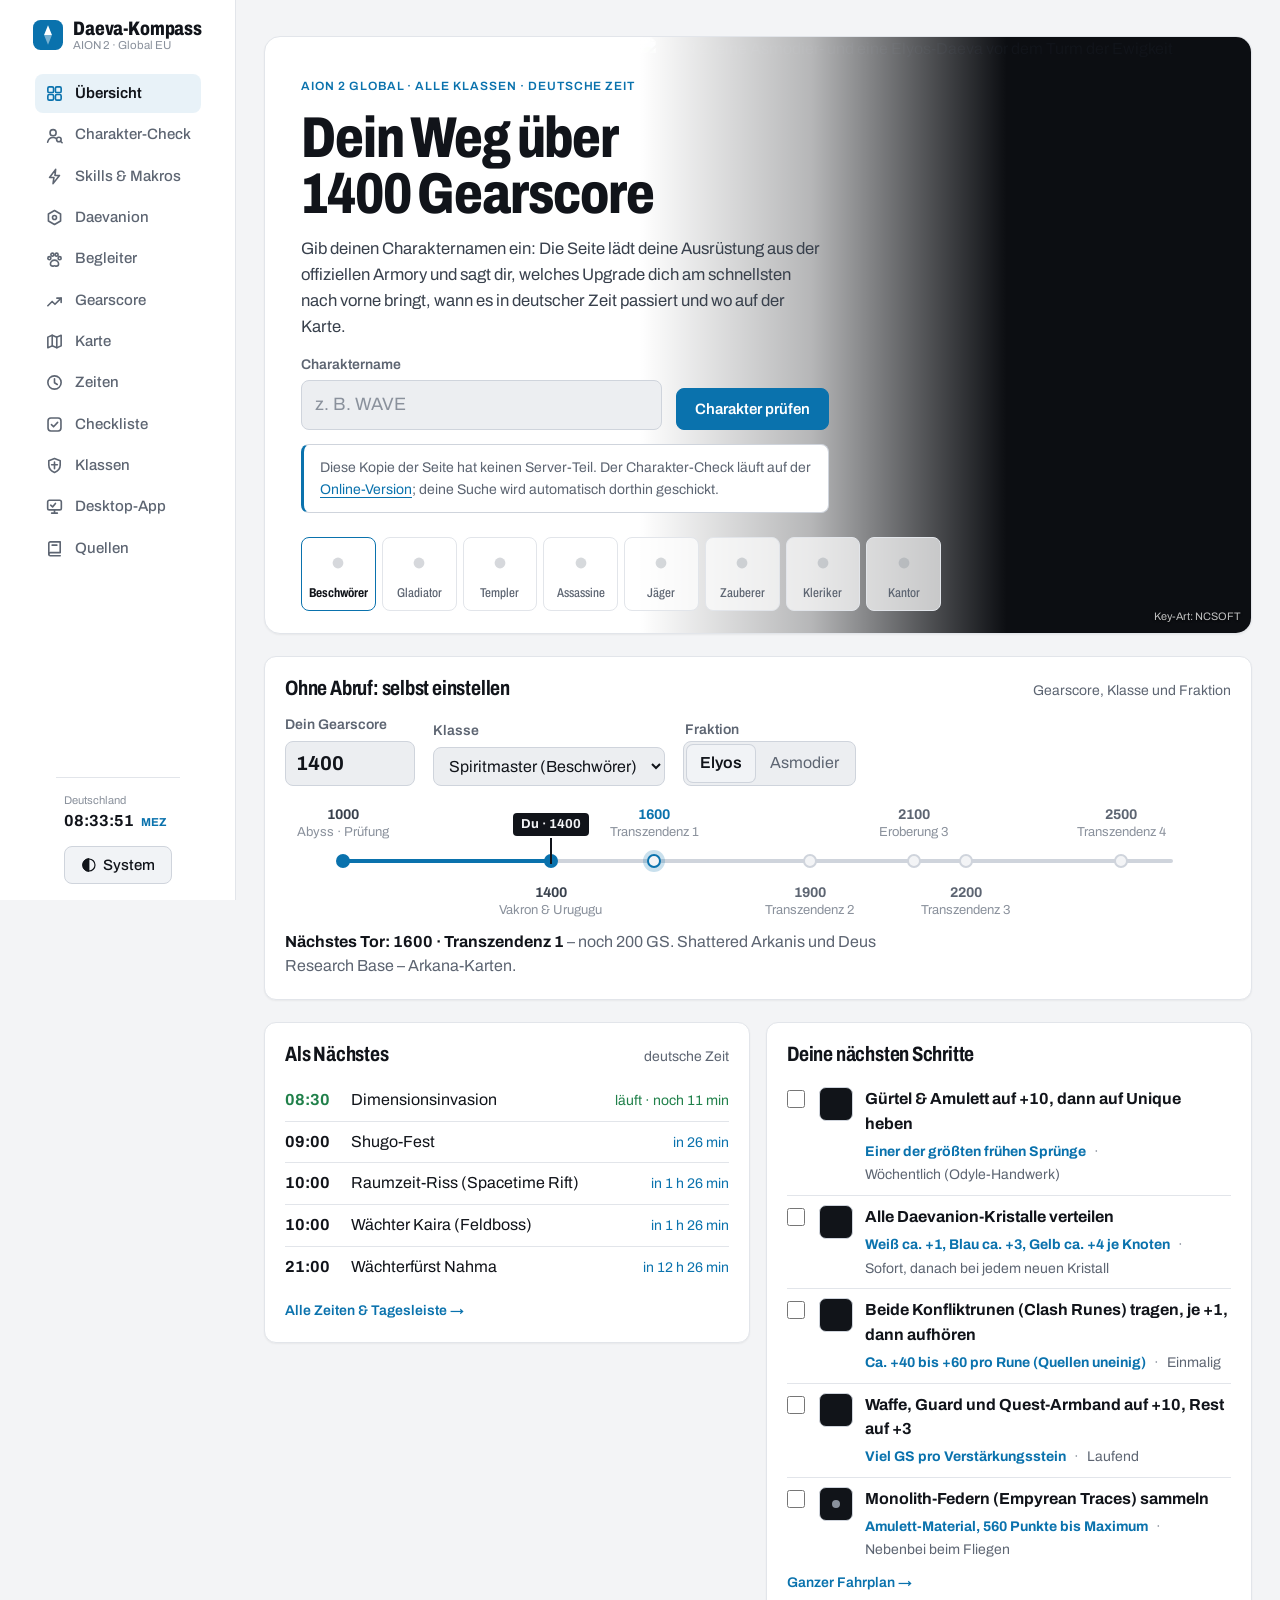
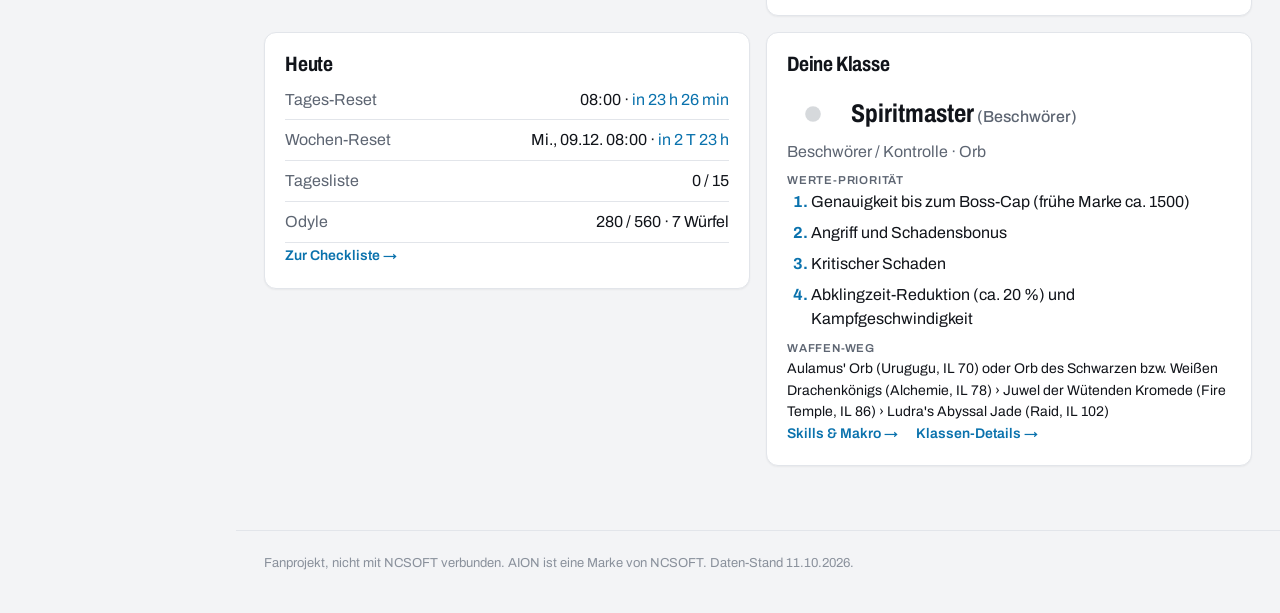
==== commit 20fbe605: "Begleiter-Plan, Schadenstest und Desktop-App als portable exe - Begleiter: alle 207 Pets/Reittiere m" ====
--- a/public/index.html
+++ b/public/index.html
@@ -34,6 +34,8 @@
   <symbol id="n-time" viewBox="0 0 20 20"><circle cx="10" cy="10" r="7"/><path d="M10 6v4.3l2.9 1.8"/></symbol>
   <symbol id="n-check" viewBox="0 0 20 20"><rect x="3.2" y="3.2" width="13.6" height="13.6" rx="3"/><path d="M6.8 10.2l2.2 2.2 4.3-4.6"/></symbol>
   <symbol id="n-cls" viewBox="0 0 20 20"><path d="M10 2.6l6 2.3v4.7c0 3.6-2.5 6.4-6 7.8-3.5-1.4-6-4.2-6-7.8V4.9z"/><path d="M10 6.5v6.8M7 9.2h6"/></symbol>
+  <symbol id="n-pet" viewBox="0 0 20 20"><path d="M10 10.6c2.3 0 4.3 2 4.3 4.1 0 1.5-1.2 2.3-2.5 2.3-.8 0-1.2-.4-1.8-.4s-1 .4-1.8.4c-1.3 0-2.5-.8-2.5-2.3 0-2.1 2-4.1 4.3-4.1z"/><circle cx="4.6" cy="8.6" r="1.6"/><circle cx="7.8" cy="4.9" r="1.6"/><circle cx="12.2" cy="4.9" r="1.6"/><circle cx="15.4" cy="8.6" r="1.6"/></symbol>
+  <symbol id="n-app" viewBox="0 0 20 20"><rect x="2.8" y="3.4" width="14.4" height="10.2" rx="1.8"/><path d="M7 17h6M10 13.6V17"/><path d="M6 8.6l2 1.8 3-3.6"/></symbol>
   <symbol id="n-src" viewBox="0 0 20 20"><path d="M4 4.6A1.6 1.6 0 0 1 5.6 3H16v11.4H5.6A1.6 1.6 0 0 0 4 16z"/><path d="M4 16a1.6 1.6 0 0 0 1.6 1.6H16M7.5 6.5h5"/></symbol>
 </svg>
 
@@ -53,11 +55,13 @@
     <a href="#charakter"><svg class="nav-ico" aria-hidden="true"><use href="#n-char"/></svg><span>Charakter-Check</span></a>
     <a href="#skills"><svg class="nav-ico" aria-hidden="true"><use href="#n-skills"/></svg><span>Skills &amp; Makros</span></a>
     <a href="#daevanion"><svg class="nav-ico" aria-hidden="true"><use href="#n-dv"/></svg><span>Daevanion</span></a>
+    <a href="#begleiter"><svg class="nav-ico" aria-hidden="true"><use href="#n-pet"/></svg><span>Begleiter</span></a>
     <a href="#gearscore"><svg class="nav-ico" aria-hidden="true"><use href="#n-gs"/></svg><span>Gearscore</span></a>
     <a href="#karte"><svg class="nav-ico" aria-hidden="true"><use href="#n-map"/></svg><span>Karte</span></a>
     <a href="#zeiten"><svg class="nav-ico" aria-hidden="true"><use href="#n-time"/></svg><span>Zeiten</span></a>
     <a href="#checkliste"><svg class="nav-ico" aria-hidden="true"><use href="#n-check"/></svg><span>Checkliste</span></a>
     <a href="#klassen"><svg class="nav-ico" aria-hidden="true"><use href="#n-cls"/></svg><span>Klassen</span></a>
+    <a href="#desktop"><svg class="nav-ico" aria-hidden="true"><use href="#n-app"/></svg><span>Desktop-App</span></a>
     <a href="#quellen"><svg class="nav-ico" aria-hidden="true"><use href="#n-src"/></svg><span>Quellen</span></a>
   </nav>
   <div class="topbar-tools">
@@ -218,6 +222,16 @@
     <div id="dv-app"></div>
   </section>
 
+  <!-- ===================== Begleiter ===================== -->
+  <section class="view" id="v-begleiter" aria-labelledby="h-bg" hidden>
+    <header class="view-head">
+      <p class="kicker">Pets &amp; Reittiere · alle 207 Begleiter</p>
+      <h1 id="h-bg">Begleiter</h1>
+      <p class="lede">Jeder Begleiter, den du besitzt, gibt dir dauerhaft Werte – auch wenn du ihn nicht reitest. Wähl dein Ziel, hak ab, was du hast, und die Seite sagt dir, welche Gebiete du als Nächstes abfarmst.</p>
+    </header>
+    <div id="bg-app"></div>
+  </section>
+
   <!-- ===================== Karte ===================== -->
   <section class="view" id="v-karte" aria-labelledby="h-map" hidden>
     <header class="view-head">
@@ -315,6 +329,16 @@
     <div data-part="class-detail"></div>
   </section>
 
+  <!-- ===================== Desktop-App ===================== -->
+  <section class="view" id="v-desktop" aria-labelledby="h-dk" hidden>
+    <header class="view-head">
+      <p class="kicker">Windows 10 und 11 · portabel, ohne Installation</p>
+      <h1 id="h-dk">Desktop-App</h1>
+      <p class="lede">Der Daeva-Kompass als eigenes Fenster, das über dem Spiel liegen kann: durchsichtig, durchklickbar und per Tastenkürzel ein- und ausgeblendet.</p>
+    </header>
+    <div id="dk-app"></div>
+  </section>
+
   <!-- ===================== Quellen ===================== -->
   <section class="view" id="v-quellen" aria-labelledby="h-q" hidden>
     <header class="view-head">
@@ -352,12 +376,15 @@
 <script src="assets/js/data-items.js"></script>
 <script src="assets/js/data-daevanion.js"></script>
 <script src="assets/js/data-skills.js"></script>
+<script src="assets/js/data-pets.js"></script>
 <script src="assets/js/zeit.js"></script>
 <script src="assets/js/karte.js"></script>
 <script src="assets/js/audit.js"></script>
 <script src="assets/js/daevanion.js"></script>
 <script src="assets/js/skills.js"></script>
+<script src="assets/js/begleiter.js"></script>
 <script src="assets/js/app.js"></script>
 <script src="assets/js/charakter.js"></script>
+<script src="assets/js/desktop.js"></script>
 </body>
 </html>
--- a/public/assets/css/style.css
+++ b/public/assets/css/style.css
@@ -46,6 +46,11 @@
   --g-epic: #ee6c2a;
   --g-mythic: #d33939;
   --g-special: #34b798;
+  --pet-fera: #ef8a6f;
+  --pet-cognia: #7fb2f0;
+  --pet-natura: #79c98f;
+  --pet-varia: #e3c25e;
+  --pet-specia: #9fd6e8;
 
   --font: "Archivo", system-ui, -apple-system, "Segoe UI", Roboto, sans-serif;
   --narrow: 78%;
@@ -98,6 +103,11 @@
     --g-epic: #d0531a;
     --g-mythic: #c60000;
     --g-special: #078f70;
+    --pet-fera: #b4472b;
+    --pet-cognia: #2a5fa8;
+    --pet-natura: #237a3f;
+    --pet-varia: #8a6a00;
+    --pet-specia: #1d7f97;
   }
 }
 :root[data-theme="light"] {
@@ -139,6 +149,11 @@
   --g-epic: #d0531a;
   --g-mythic: #c60000;
   --g-special: #078f70;
+  --pet-fera: #b4472b;
+  --pet-cognia: #2a5fa8;
+  --pet-natura: #237a3f;
+  --pet-varia: #8a6a00;
+  --pet-specia: #1d7f97;
 }
 
 /* ---------- Grund ---------- */
@@ -270,7 +285,7 @@
 .field > span, .field legend { font-size: var(--fs-sm); font-weight: 600; color: var(--muted); }
 .field--inline { flex-direction: row; align-items: center; gap: 10px; }
 .field--inline input { width: 110px; }
-input[type="number"], input[type="text"], select, textarea { font: inherit; color: var(--fg); background: var(--bg-2); border: 1px solid var(--line-2); border-radius: var(--r-sm); padding: 9px 11px; min-width: 0; }
+input[type="number"], input[type="text"], input[type="search"], select, textarea { font: inherit; color: var(--fg); background: var(--bg-2); border: 1px solid var(--line-2); border-radius: var(--r-sm); padding: 9px 11px; min-width: 0; }
 input:focus, select:focus, textarea:focus { outline: none; border-color: var(--accent); box-shadow: 0 0 0 3px color-mix(in srgb, var(--accent) 22%, transparent); }
 input::placeholder { color: var(--faint); }
 textarea { resize: vertical; }
@@ -1069,6 +1084,48 @@
 .sk-out { color: var(--fg-2); }
 .sk-rule { color: var(--fg-2); border-left: 3px solid var(--warn); padding-left: 12px; }
 
+/* Modus PvE / PvP */
+.sk-mode { display: grid; grid-template-columns: 1fr 1fr; gap: 4px; padding: 4px; border: 1px solid var(--line-2); border-radius: 12px; background: var(--bg-2); max-width: 560px; }
+.sk-mode-btn { font: inherit; cursor: pointer; display: flex; flex-direction: column; align-items: flex-start; gap: 1px; padding: 9px 14px; border: 0; border-radius: 9px; background: none; color: var(--muted); text-align: left; font-stretch: var(--narrow); font-weight: 800; font-size: 1.15rem; line-height: 1.1; }
+.sk-mode-btn small { font-stretch: 100%; font-weight: 500; font-size: 0.75rem; color: var(--faint); }
+.sk-mode-btn:hover { color: var(--fg); }
+.sk-mode-btn.is-on { background: var(--surface); color: var(--fg); box-shadow: 0 0 0 1px var(--line-2); }
+.sk-mode-btn.is-on small { color: var(--muted); }
+
+/* Tastenbild */
+.kb { --icon: 40px; margin: 0; display: flex; flex-wrap: wrap; gap: 14px 24px; padding: 16px; border-radius: 12px; background: var(--bg-2); border: 1px solid var(--line); }
+.kb-group { display: flex; flex-direction: column; gap: 8px; min-width: 0; }
+.kb-glabel { font-size: 0.7rem; font-weight: 600; color: var(--muted); text-transform: uppercase; letter-spacing: 0.08em; }
+.kb-keys { list-style: none; margin: 0; padding: 0; display: flex; flex-wrap: wrap; gap: 10px 8px; }
+.kb-key { width: 96px; display: flex; flex-direction: column; align-items: center; gap: 6px; text-align: center; min-width: 0; }
+.kb-stack { display: flex; flex-direction: column; justify-content: flex-end; align-items: center; gap: 4px; height: calc(var(--rows, 1) * (var(--icon) + 4px)); }
+.kb-ico { display: block; line-height: 0; border-radius: 9px; }
+.kb-ico .sk-ico { width: var(--icon); height: var(--icon); }
+.kb-ico.is-first { box-shadow: 0 0 0 2px var(--accent); }
+.kb-macro { display: grid; place-items: center; width: var(--icon); height: var(--icon); border-radius: 9px; border: 2px solid var(--accent); color: var(--accent); background: var(--accent-soft); font-weight: 800; font-size: 1.2rem; }
+.kb-cap { font-size: 0.78rem; min-width: 34px; padding: 3px 7px; }
+.kb-nm { font-size: 0.84rem; font-stretch: var(--narrow); font-weight: 600; line-height: 1.2; color: var(--fg); overflow-wrap: break-word; -webkit-hyphens: auto; hyphens: auto; max-width: 100%; }
+.kb-key--line .kb-nm { color: var(--accent); }
+.kb-note { font-size: 0.72rem; line-height: 1.25; color: var(--muted); }
+.kb figcaption { flex-basis: 100%; font-size: var(--fs-xs); color: var(--muted); }
+/* Schmal: Tasten als Liste – Taste, Skills nebeneinander (links oben, rechts Vorrang), Name */
+@container main (max-width: 560px) {
+  .kb { --icon: 32px; padding: 10px 12px; gap: 10px; }
+  .kb-group { flex-basis: 100%; }
+  .kb-keys { flex-direction: column; flex-wrap: nowrap; gap: 0; }
+  .kb-key { width: 100%; display: grid; grid-template-columns: 62px auto minmax(0, 1fr); grid-template-areas: "cap stack nm" "cap stack note"; align-items: center; column-gap: 10px; row-gap: 1px; text-align: left; padding: 7px 0; border-bottom: 1px solid var(--line); }
+  .kb-key:last-child { border-bottom: 0; }
+  .kb-cap { grid-area: cap; justify-self: start; }
+  .kb-stack { grid-area: stack; flex-direction: row; height: auto; gap: 3px; }
+  .kb-nm { grid-area: nm; align-self: end; }
+  .kb-note { grid-area: note; align-self: start; }
+}
+.sk-diff { display: flex; flex-wrap: wrap; gap: 6px; }
+.sk-alt-list { flex-direction: column; align-items: flex-start; }
+.sk-alt-row { display: flex; flex-wrap: wrap; align-items: center; gap: 4px 10px; }
+.sk-list--pvp .sk-row { grid-template-columns: 52px 36px minmax(0, 1fr); }
+.sk-list--goal .sk-row { grid-template-columns: 36px minmax(0, 1fr) auto; }
+
 /* Charakter-Check: Skillpunkte */
 .sp { display: flex; flex-direction: column; gap: 8px; }
 .sp-meter { height: 6px; border-radius: 99px; background: var(--line); overflow: hidden; }
@@ -1080,6 +1137,7 @@
 .sp-move b { font-variant-numeric: tabular-nums; }
 .sp-move em { font-style: normal; font-size: 0.78rem; color: var(--muted); min-width: 5.5em; text-align: right; }
 .sp-down b { color: var(--muted); }
+.sp-pvp { font-size: 0.7rem; font-weight: 600; color: var(--warn); white-space: nowrap; }
 .sp-up b { color: var(--ok); }
 .sp-img { width: 26px; height: 26px; border-radius: 6px; object-fit: cover; display: block; border: 1px solid var(--line-2); background: #111419; }
 .sp-all summary { cursor: pointer; color: var(--accent); font-weight: 600; font-size: var(--fs-sm); }
@@ -1094,6 +1152,133 @@
 .sp-tag--ok { color: var(--muted); }
 .ch-sk-link { margin-top: 4px; }
 
+/* Begleiter */
+#bg-app, #dk-app { display: flex; flex-direction: column; gap: 18px; }
+#bg-app [id^="bg-"] { scroll-margin-top: calc(var(--sticky-top) + 8px); }
+.bg-from { margin: 0; }
+.bg-top { display: flex; flex-wrap: wrap; align-items: center; justify-content: space-between; gap: 10px 16px; }
+.bg-goal { grid-template-columns: repeat(3, minmax(0, 1fr)); flex: 1 1 420px; max-width: 640px; }
+.bg-from { font-size: var(--fs-sm); color: var(--fg-2); }
+.bg-facts dd { display: flex; flex-direction: column; gap: 2px; }
+.bg-facts dd b small { font-size: 0.85rem; font-weight: 500; color: var(--muted); font-stretch: 100%; }
+.bg-facts dd span { font-size: var(--fs-xs); color: var(--muted); }
+.bg-ico { width: 40px; height: 40px; border-radius: 10px; object-fit: cover; display: block; flex: none; border: 1px solid var(--line-2); background: var(--surface-2); }
+.bg-ico--sm { width: 32px; height: 32px; border-radius: 8px; }
+.bg-ico--none, .bg-ico.pic-none { display: grid; place-items: center; transform: none; opacity: 1; border-radius: 10px; color: var(--muted); font-weight: 700; font-stretch: var(--narrow); }
+.bg-ico--sm.pic-none { border-radius: 8px; }
+.bg-tag { display: inline-block; font-size: 0.68rem; font-weight: 700; letter-spacing: 0.04em; text-transform: uppercase; padding: 1px 6px; border-radius: 5px; vertical-align: 1px; color: var(--pet-specia); background: color-mix(in srgb, currentColor 13%, transparent); }
+.bg-tag--fera { color: var(--pet-fera); }
+.bg-tag--cognia { color: var(--pet-cognia); }
+.bg-tag--natura { color: var(--pet-natura); }
+.bg-tag--varia { color: var(--pet-varia); }
+.bg-lv { font-variant-numeric: tabular-nums; color: var(--muted); }
+.bg-flag { font-size: 0.7rem; font-weight: 700; color: var(--warn); text-transform: uppercase; letter-spacing: 0.04em; margin-right: 2px; }
+.bg-ok { font-size: 0.72rem; font-weight: 700; color: var(--ok); white-space: nowrap; }
+.bg-done { color: var(--ok); font-weight: 600; }
+.bg-zones { display: grid; gap: 12px; grid-template-columns: 1fr; }
+@container main (min-width: 900px) { .bg-zones { grid-template-columns: 1fr 1fr; } }
+.bg-zone { border: 1px solid var(--line); border-radius: var(--r-sm); padding: 14px; display: flex; flex-direction: column; gap: 10px; min-width: 0; background: var(--bg-2); }
+.bg-zone-head { display: grid; grid-template-columns: 28px minmax(0, 1fr) auto; gap: 10px; align-items: start; }
+.bg-zone-head h4 { font-size: 1.12rem; font-stretch: var(--narrow); font-weight: 800; line-height: 1.15; }
+.bg-zone-head p { font-size: var(--fs-xs); color: var(--muted); margin-top: 2px; }
+.bg-zone-no { width: 26px; height: 26px; border-radius: 50%; display: grid; place-items: center; font-size: var(--fs-sm); font-weight: 700; color: var(--on-accent); background: var(--accent); }
+.bg-zone-n { font-size: var(--fs-sm); color: var(--muted); white-space: nowrap; }
+.bg-zone-n b { color: var(--fg); font-size: 1.1rem; }
+.bg-chips { list-style: none; margin: 0; padding: 0; display: grid; gap: 6px; grid-template-columns: repeat(auto-fill, minmax(220px, 1fr)); }
+.bg-chip { display: grid; grid-template-columns: 32px minmax(0, 1fr); gap: 9px; align-items: center; min-width: 0; padding: 5px 8px 5px 5px; border-radius: 9px; background: var(--surface); border: 1px solid var(--line); }
+.bg-chip > span { display: flex; flex-direction: column; min-width: 0; line-height: 1.25; }
+.bg-chip b { font-size: var(--fs-sm); }
+.bg-nm { display: flex; flex-wrap: wrap; align-items: baseline; gap: 2px 6px; min-width: 0; }
+.bg-chip small { font-size: 0.76rem; color: var(--muted); overflow-wrap: anywhere; }
+.bg-chips--side .bg-chip { background: none; border-style: dashed; }
+.bg-side-h { font-size: 0.72rem; font-weight: 600; color: var(--muted); text-transform: uppercase; letter-spacing: 0.06em; }
+.bg-rest { display: flex; flex-direction: column; gap: 8px; padding-top: 12px; border-top: 1px solid var(--line); }
+.bg-rest h4 { font-size: 1.02rem; }
+.bg-srcs { display: grid; gap: 18px 28px; grid-template-columns: 1fr; }
+@container main (min-width: 980px) { .bg-srcs { grid-template-columns: repeat(3, minmax(0, 1fr)); } }
+.bg-src-col { display: flex; flex-direction: column; gap: 8px; min-width: 0; }
+.bg-src-col h4 { font-size: 1.02rem; }
+.bg-src-list { list-style: none; margin: 0; padding: 0; display: flex; flex-direction: column; }
+.bg-src { display: grid; grid-template-columns: 64px minmax(0, 1fr); gap: 10px; align-items: baseline; padding: 7px 0; border-bottom: 1px solid var(--line); }
+.bg-src:last-child { border-bottom: 0; }
+.bg-src > span:last-child { display: flex; flex-direction: column; min-width: 0; }
+.bg-src small { font-size: 0.76rem; color: var(--muted); }
+.bg-src-v { font-stretch: var(--narrow); font-weight: 800; font-size: 1.1rem; color: var(--muted); font-variant-numeric: tabular-nums; }
+.bg-src.is-ok .bg-src-v { color: var(--ok); }
+.bg-big { font-stretch: var(--narrow); font-weight: 800; font-size: 2.2rem; line-height: 1; color: var(--pet-fera); }
+.bg-big small { font-size: 0.9rem; font-weight: 600; color: var(--muted); font-stretch: 100%; }
+.bg-effs { list-style: none; margin: 0; padding: 0; display: flex; flex-direction: column; }
+.bg-eff { display: grid; grid-template-columns: 110px minmax(0, 1fr); gap: 12px; align-items: center; padding: 8px 0; border-bottom: 1px solid var(--line); }
+.bg-eff-g { display: flex; flex-direction: column; gap: 3px; align-items: flex-start; }
+.bg-eff-g small { font-size: var(--fs-xs); color: var(--muted); font-variant-numeric: tabular-nums; }
+.bg-eff-v { display: flex; flex-wrap: wrap; gap: 4px 18px; font-size: var(--fs-sm); color: var(--fg-2); }
+.bg-eff-v b { color: var(--fg); font-variant-numeric: tabular-nums; }
+.bg-tbl { min-width: 520px; font-size: var(--fs-sm); }
+.bg-tbl td { vertical-align: top; color: var(--fg-2); }
+.bg-tbl caption { text-align: left; caption-side: top; padding-bottom: 6px; }
+.bg-filter { display: flex; flex-direction: column; gap: 10px; }
+.bg-filter-row { display: flex; flex-wrap: wrap; align-items: flex-end; gap: 10px 18px; }
+.bg-search { flex: 1 1 240px; max-width: 360px; }
+.bg-bulk { font-size: var(--fs-sm); color: var(--muted); }
+.bg-list { list-style: none; margin: 0; padding: 0; display: flex; flex-direction: column; }
+.bg-row { display: grid; grid-template-columns: 40px minmax(0, 1fr) auto; gap: 12px; align-items: center; padding: 8px 0; border-bottom: 1px solid var(--line); }
+.bg-row:last-child { border-bottom: 0; }
+.bg-row:not(.is-own) .bg-ico { opacity: 0.55; filter: grayscale(0.6); }
+.bg-row-nm { display: flex; flex-direction: column; gap: 1px; min-width: 0; line-height: 1.3; }
+.bg-row-nm small { font-size: 0.78rem; color: var(--muted); overflow-wrap: anywhere; }
+.bg-lvsel { display: inline-flex; gap: 2px; padding: 2px; border: 1px solid var(--line-2); border-radius: var(--r-sm); background: var(--bg-2); }
+.bg-lvbtn { font: inherit; font-size: var(--fs-sm); font-weight: 700; min-width: 30px; height: 30px; padding: 0 6px; cursor: pointer; border: 0; border-radius: 6px; background: none; color: var(--muted); font-variant-numeric: tabular-nums; }
+.bg-lvbtn:hover { color: var(--fg); }
+.bg-lvbtn.is-on { background: var(--accent); color: var(--on-accent); }
+.bg-lvbtn.is-on[data-lv="0"] { background: var(--surface-2); color: var(--fg); box-shadow: 0 0 0 1px var(--line-2); }
+@container main (max-width: 560px) {
+  .bg-goal { grid-template-columns: 1fr 1fr 1fr; }
+  .bg-goal .sk-mode-btn { font-size: 1rem; padding: 8px 9px; }
+  .bg-row { grid-template-columns: 34px minmax(0, 1fr); }
+  .bg-row .bg-ico { width: 34px; height: 34px; }
+  .bg-lvsel { grid-column: 2; justify-self: start; }
+  .bg-eff { grid-template-columns: 1fr; gap: 6px; }
+}
+
+/* Desktop-App: Werkzeuge im Kopf (nur in der App) und Download-Seite */
+.dk-toggle .nav-ico { width: 18px; height: 18px; }
+.dk-panel { position: fixed; right: 12px; bottom: 12px; z-index: 60; width: min(320px, calc(100vw - 24px)); max-height: calc(100vh - 24px); overflow-y: auto; display: flex; flex-direction: column; gap: 12px; padding: 14px; border-radius: var(--r); border: 1px solid var(--line-2); background: var(--surface); box-shadow: 0 10px 30px rgba(0, 0, 0, 0.35); }
+.dk-panel h2 { font-size: 1.05rem; }
+.dk-row { display: flex; align-items: center; justify-content: space-between; gap: 10px; font-size: var(--fs-sm); }
+.dk-row input[type="range"] { flex: 1; accent-color: var(--accent); }
+.dk-row.switch { justify-content: flex-start; }
+.dk-row b { min-width: 3.2em; text-align: right; font-variant-numeric: tabular-nums; }
+@media (max-width: 600px) { .dk-toggle span { display: none; } .dk-toggle { padding-inline: 10px; } }
+.dk-keys { list-style: none; margin: 0; padding: 0; display: flex; flex-direction: column; gap: 4px; font-size: var(--fs-xs); color: var(--muted); }
+.dk-keys kbd, .dk-kbd { font: inherit; font-size: 0.75rem; font-weight: 700; color: var(--fg); padding: 1px 6px; border-radius: 5px; border: 1px solid var(--line-2); background: var(--surface-2); white-space: nowrap; }
+.dk-warn { font-size: var(--fs-xs); color: var(--warn); }
+.dk-hero { display: grid; gap: 16px 28px; grid-template-columns: 1fr; align-items: start; }
+@container main (min-width: 900px) { .dk-hero { grid-template-columns: minmax(0, 1.1fr) minmax(0, 0.9fr); } }
+.dk-dl { display: flex; flex-direction: column; gap: 10px; }
+.dk-dl a.btn { align-self: flex-start; text-decoration: none; }
+.dk-meta { font-size: var(--fs-xs); color: var(--muted); overflow-wrap: anywhere; }
+.dk-feats { list-style: none; margin: 0; padding: 0; display: grid; gap: 10px; grid-template-columns: 1fr; }
+@container main (min-width: 700px) { .dk-feats { grid-template-columns: 1fr 1fr; } }
+.dk-feat { display: flex; flex-direction: column; gap: 3px; padding: 12px 14px; border: 1px solid var(--line); border-radius: var(--r-sm); background: var(--bg-2); }
+.dk-feat b { font-stretch: var(--narrow); font-size: 1.05rem; }
+.dk-feat span { font-size: var(--fs-sm); color: var(--fg-2); }
+.dk-steps { margin: 0; padding-left: 1.3em; display: flex; flex-direction: column; gap: 6px; color: var(--fg-2); }
+.dk-timer { display: flex; flex-wrap: wrap; align-items: center; gap: 12px 18px; }
+.dk-clock { font-stretch: var(--narrow); font-weight: 800; font-size: 2.6rem; line-height: 1; font-variant-numeric: tabular-nums; min-width: 4.2ch; }
+.dk-clock.is-run { color: var(--accent); }
+.dk-clock.is-end { color: var(--ok); }
+.dps-form { display: flex; flex-wrap: wrap; align-items: flex-end; gap: 10px 14px; }
+.dps-form .field input { width: 130px; }
+.dps-form .dps-name input { width: 190px; }
+.dps-list { list-style: none; margin: 0; padding: 0; display: flex; flex-direction: column; }
+.dps-row { display: grid; grid-template-columns: minmax(0, 1fr) minmax(80px, 180px) auto auto; gap: 12px; align-items: center; padding: 7px 0; border-bottom: 1px solid var(--line); font-size: var(--fs-sm); }
+.dps-row:last-child { border-bottom: 0; }
+.dps-row small { display: block; color: var(--muted); font-size: 0.76rem; }
+.dps-row b { font-variant-numeric: tabular-nums; }
+.dps-row.is-best b { color: var(--ok); }
+.dps-diff { font-size: 0.78rem; font-variant-numeric: tabular-nums; color: var(--muted); min-width: 4.5em; text-align: right; }
+@container main (max-width: 560px) { .dps-row { grid-template-columns: minmax(0, 1fr) auto auto; } .dps-row .sk-meter { display: none; } }
+
 @media (prefers-reduced-motion: reduce) {
   *, *::before, *::after { animation: none !important; transition: none !important; }
 }
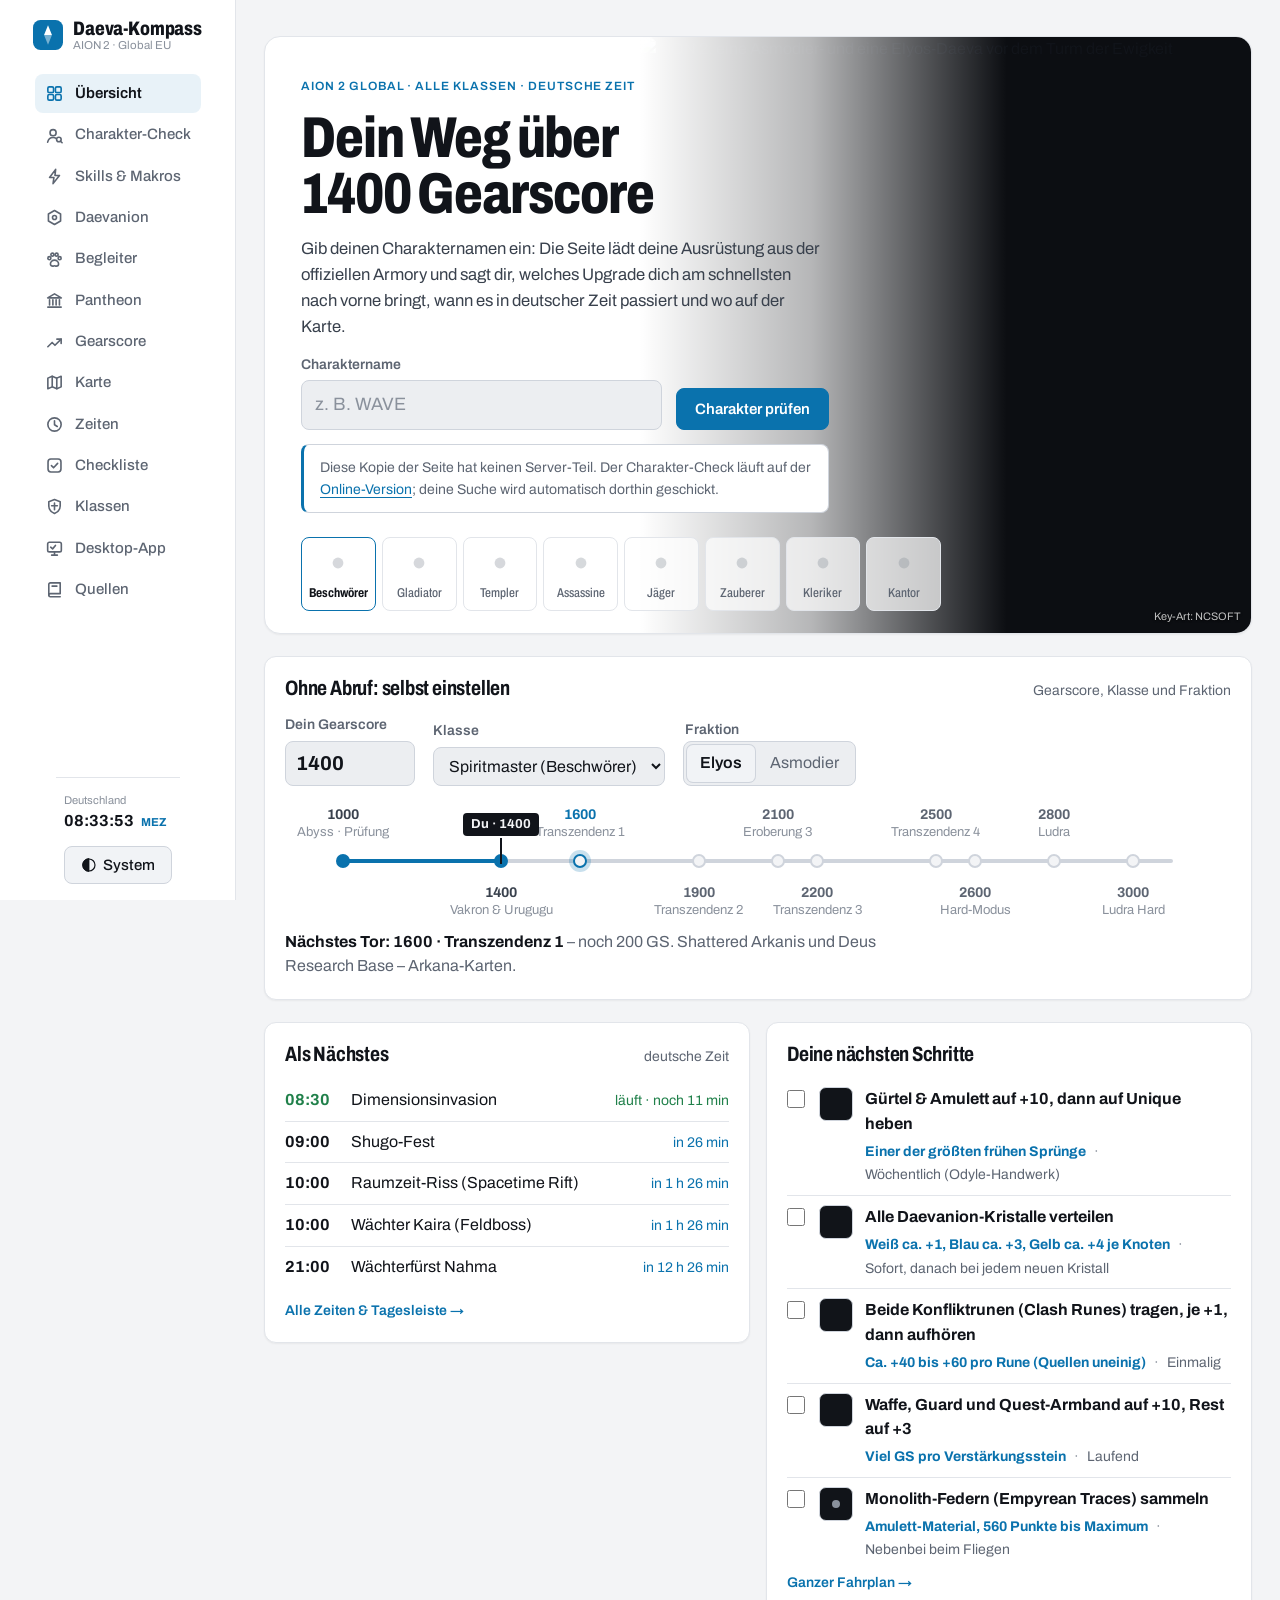
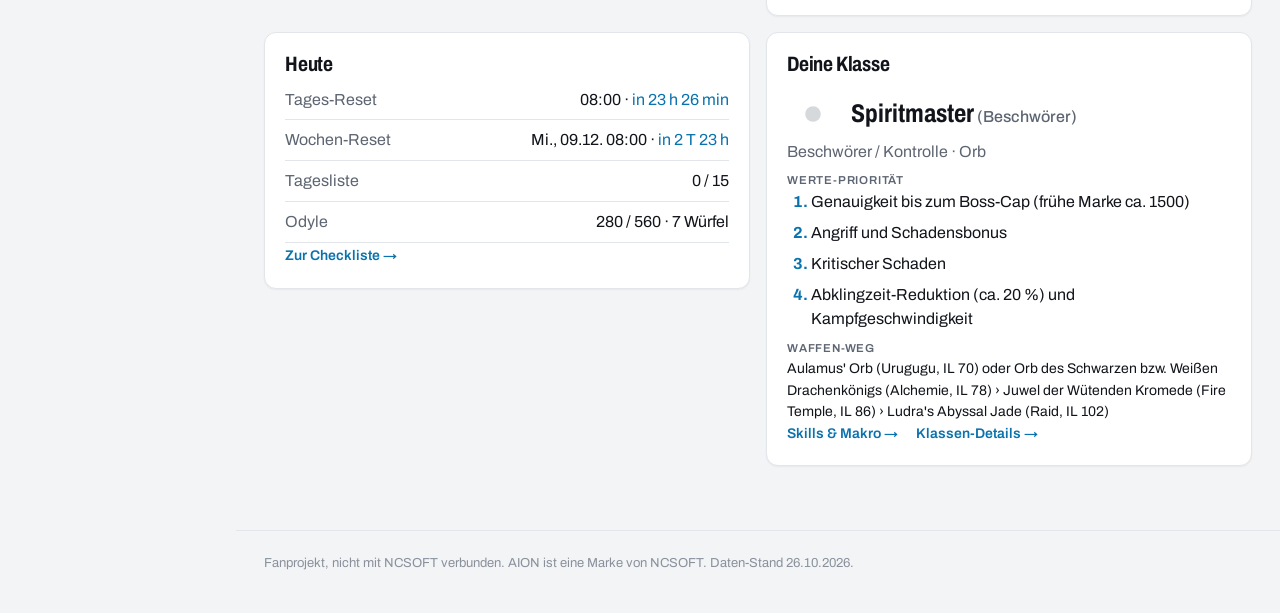
==== commit cb8dab0d: "Pantheon-Plan, Ariel-Brett und Dungeons nach dem Patch vom 21.10. - Daevanion: sechstes Brett Ariel " ====
--- a/public/index.html
+++ b/public/index.html
@@ -35,6 +35,7 @@
   <symbol id="n-check" viewBox="0 0 20 20"><rect x="3.2" y="3.2" width="13.6" height="13.6" rx="3"/><path d="M6.8 10.2l2.2 2.2 4.3-4.6"/></symbol>
   <symbol id="n-cls" viewBox="0 0 20 20"><path d="M10 2.6l6 2.3v4.7c0 3.6-2.5 6.4-6 7.8-3.5-1.4-6-4.2-6-7.8V4.9z"/><path d="M10 6.5v6.8M7 9.2h6"/></symbol>
   <symbol id="n-pet" viewBox="0 0 20 20"><path d="M10 10.6c2.3 0 4.3 2 4.3 4.1 0 1.5-1.2 2.3-2.5 2.3-.8 0-1.2-.4-1.8-.4s-1 .4-1.8.4c-1.3 0-2.5-.8-2.5-2.3 0-2.1 2-4.1 4.3-4.1z"/><circle cx="4.6" cy="8.6" r="1.6"/><circle cx="7.8" cy="4.9" r="1.6"/><circle cx="12.2" cy="4.9" r="1.6"/><circle cx="15.4" cy="8.6" r="1.6"/></symbol>
+  <symbol id="n-pan" viewBox="0 0 20 20"><path d="M2.8 7.2L10 3l7.2 4.2z"/><path d="M4.8 9.2v5.6M8.3 9.2v5.6M11.7 9.2v5.6M15.2 9.2v5.6M3 17h14"/></symbol>
   <symbol id="n-app" viewBox="0 0 20 20"><rect x="2.8" y="3.4" width="14.4" height="10.2" rx="1.8"/><path d="M7 17h6M10 13.6V17"/><path d="M6 8.6l2 1.8 3-3.6"/></symbol>
   <symbol id="n-src" viewBox="0 0 20 20"><path d="M4 4.6A1.6 1.6 0 0 1 5.6 3H16v11.4H5.6A1.6 1.6 0 0 0 4 16z"/><path d="M4 16a1.6 1.6 0 0 0 1.6 1.6H16M7.5 6.5h5"/></symbol>
 </svg>
@@ -56,6 +57,7 @@
     <a href="#skills"><svg class="nav-ico" aria-hidden="true"><use href="#n-skills"/></svg><span>Skills &amp; Makros</span></a>
     <a href="#daevanion"><svg class="nav-ico" aria-hidden="true"><use href="#n-dv"/></svg><span>Daevanion</span></a>
     <a href="#begleiter"><svg class="nav-ico" aria-hidden="true"><use href="#n-pet"/></svg><span>Begleiter</span></a>
+    <a href="#pantheon"><svg class="nav-ico" aria-hidden="true"><use href="#n-pan"/></svg><span>Pantheon</span></a>
     <a href="#gearscore"><svg class="nav-ico" aria-hidden="true"><use href="#n-gs"/></svg><span>Gearscore</span></a>
     <a href="#karte"><svg class="nav-ico" aria-hidden="true"><use href="#n-map"/></svg><span>Karte</span></a>
     <a href="#zeiten"><svg class="nav-ico" aria-hidden="true"><use href="#n-time"/></svg><span>Zeiten</span></a>
@@ -232,6 +234,16 @@
     <div id="bg-app"></div>
   </section>
 
+  <!-- ===================== Pantheon ===================== -->
+  <section class="view" id="v-pantheon" aria-labelledby="h-pt" hidden>
+    <header class="view-head">
+      <p class="kicker">1 Koloss · 4 Statuen · 12 Kunstwerke</p>
+      <h1 id="h-pt">Pantheon</h1>
+      <p class="lede">Jedes Teil im Pantheon gibt dauerhaft Götter-Werte – Weisheit für Wucht, Zerstörung für Angriffskraft, Zeit für Kampftempo. Hak ab, was du hast, und die Seite zeigt, welches Teil als Nächstes am meisten bringt und woher es kommt.</p>
+    </header>
+    <div id="pt-app"></div>
+  </section>
+
   <!-- ===================== Karte ===================== -->
   <section class="view" id="v-karte" aria-labelledby="h-map" hidden>
     <header class="view-head">
@@ -383,6 +395,7 @@
 <script src="assets/js/daevanion.js"></script>
 <script src="assets/js/skills.js"></script>
 <script src="assets/js/begleiter.js"></script>
+<script src="assets/js/pantheon.js"></script>
 <script src="assets/js/app.js"></script>
 <script src="assets/js/charakter.js"></script>
 <script src="assets/js/desktop.js"></script>
--- a/public/assets/css/style.css
+++ b/public/assets/css/style.css
@@ -897,6 +897,7 @@
 .dv-tab-sub { font-size: var(--fs-xs); color: var(--faint); white-space: nowrap; }
 .dv-tab:hover { color: var(--fg); }
 .dv-tab.is-on { color: var(--fg); border-bottom-color: var(--accent); }
+.dv-new { font-family: var(--font); font-stretch: normal; font-size: 0.62rem; font-weight: 800; letter-spacing: 0.06em; text-transform: uppercase; vertical-align: 0.3em; padding: 1px 5px; border-radius: 4px; color: var(--accent); background: color-mix(in srgb, var(--accent) 14%, transparent); }
 .dv-layout { display: grid; grid-template-columns: 1fr; gap: 22px 36px; align-items: start; margin-top: 18px; }
 @container main (min-width: 920px) { .dv-layout { grid-template-columns: minmax(0, 560px) minmax(0, 1fr); } }
 .dv-board { display: flex; flex-direction: column; gap: 12px; min-width: 0; }
@@ -932,7 +933,8 @@
 .dv-no { font-weight: 800; text-align: right; font-variant-numeric: tabular-nums; }
 .dv-step--kern .dv-no { color: var(--accent); }
 .dv-step--ausbau .dv-no { color: var(--teal); }
-.dv-what { min-width: 0; display: flex; align-items: baseline; gap: 7px; flex-wrap: wrap; }
+.dv-what { min-width: 0; display: flex; align-items: baseline; gap: 7px; }
+.dv-tx { min-width: 0; }
 .dv-what small { color: var(--faint); }
 .dv-mark { width: 10px; height: 10px; flex: none; border: 2px solid; display: inline-block; transform: translateY(1px); }
 .dv-mark--sq { border-radius: 2px; }
@@ -1240,6 +1242,58 @@
   .bg-eff { grid-template-columns: 1fr; gap: 6px; }
 }
 
+/* Pantheon: Plätze, nächste Teile, Götter-Werte, Abhaken */
+#pt-app { display: flex; flex-direction: column; gap: 18px; }
+#pt-app [id^="pt-"] { scroll-margin-top: calc(var(--sticky-top) + 8px); }
+.pt-unlock { flex: 1 1 360px; max-width: 72ch; margin: 0; }
+.pt-tag { display: inline-block; font-size: 0.68rem; font-weight: 700; letter-spacing: 0.04em; text-transform: uppercase; padding: 1px 6px; border-radius: 5px; vertical-align: 1px; color: var(--muted); background: color-mix(in srgb, currentColor 13%, transparent); }
+.pt-tag--koloss { color: var(--accent); }
+.pt-tag--statue { color: var(--teal); }
+.pt-fac { font-size: 0.72rem; font-weight: 600; color: var(--muted); }
+.pt-grade { font-size: var(--fs-xs); color: var(--muted); }
+.pt-rank { font-size: 0.72rem; color: var(--faint); }
+.pt-sts { display: flex; flex-wrap: wrap; align-items: baseline; gap: 4px; margin: 2px 0 0; }
+.pt-st { font-size: 0.76rem; font-weight: 600; font-variant-numeric: tabular-nums; padding: 1px 7px; border-radius: 99px; border: 1px solid var(--line-2); color: var(--fg-2); white-space: nowrap; }
+.pt-st.is-dmg { border-color: color-mix(in srgb, var(--accent) 55%, var(--line-2)); color: var(--fg); }
+.pt-or { font-size: 0.76rem; color: var(--muted); }
+.pt-steps { list-style: none; margin: 0; padding: 0; display: grid; gap: 10px; grid-template-columns: 1fr; }
+@container main (min-width: 900px) { .pt-steps { grid-template-columns: repeat(2, minmax(0, 1fr)); } }
+.pt-step { display: grid; grid-template-columns: 28px minmax(0, 1fr); gap: 10px; align-items: start; padding: 12px; border: 1px solid var(--line); border-radius: var(--r-sm); background: var(--bg-2); min-width: 0; }
+.pt-step-b { display: flex; flex-direction: column; gap: 4px; min-width: 0; }
+.pt-step-b p { margin: 0; }
+.pt-src { font-size: var(--fs-sm); color: var(--fg-2); }
+.pt-why { font-size: var(--fs-xs); color: var(--muted); }
+.pt-cols { display: grid; gap: 18px 28px; grid-template-columns: 1fr; }
+@container main (min-width: 980px) { .pt-cols { grid-template-columns: minmax(0, 1fr) minmax(0, 1fr) minmax(0, 1.4fr); } }
+.pt-col { display: flex; flex-direction: column; gap: 6px; min-width: 0; }
+.pt-col h4 { font-size: 1.08rem; }
+.pt-slots { list-style: none; margin: 0; padding: 0; display: flex; flex-direction: column; }
+.pt-slot { display: grid; grid-template-columns: 22px minmax(0, 1fr); gap: 8px; align-items: baseline; padding: 6px 0; border-bottom: 1px solid var(--line); font-size: var(--fs-sm); }
+.pt-slot:last-child { border-bottom: 0; }
+.pt-slot > span:last-child { display: flex; flex-direction: column; min-width: 0; }
+.pt-slot-n { font-size: var(--fs-xs); font-weight: 700; color: var(--faint); text-align: right; font-variant-numeric: tabular-nums; }
+.pt-slot.is-own .pt-slot-n { color: var(--accent); }
+.pt-tbl { font-size: var(--fs-sm); }
+.pt-tbl th[scope="row"] { font-weight: 600; color: var(--fg); white-space: normal; }
+.pt-tbl .num { text-align: right; white-space: nowrap; }
+.pt-eff { display: block; font-weight: 400; font-size: var(--fs-xs); color: var(--fg-2); margin-top: 2px; }
+.pt-tbl th small { display: block; font-weight: 400; font-size: 0.74rem; color: var(--muted); }
+.pt-tbl td { color: var(--fg-2); }
+.pt-tbl tr.is-dmg .pt-wname { color: var(--accent); }
+.pt-group { display: flex; flex-direction: column; gap: 6px; }
+.pt-group + .pt-group { padding-top: 12px; border-top: 1px solid var(--line); }
+.pt-group h4 { font-size: 1.08rem; }
+.pt-row { grid-template-columns: 30px minmax(0, 1fr) auto; }
+.pt-check { width: 24px; height: 24px; border-radius: 6px; border: 2px solid var(--line-2); background: var(--surface); cursor: pointer; padding: 0; display: grid; place-items: center; }
+.pt-check:hover { border-color: var(--accent); }
+.pt-check[aria-checked="true"] { background: var(--accent); border-color: var(--accent); }
+.pt-check[aria-checked="true"]::after { content: ""; width: 10px; height: 6px; border: solid var(--on-accent); border-width: 0 0 2.5px 2.5px; transform: translateY(-1px) rotate(-45deg); }
+.pt-row:not(.is-own) .bg-row-nm b { color: var(--fg-2); }
+@container main (max-width: 560px) {
+  .pt-row { grid-template-columns: 30px minmax(0, 1fr); }
+  .pt-row .bg-lvsel { grid-column: 2; justify-self: start; }
+}
+
 /* Desktop-App: Werkzeuge im Kopf (nur in der App) und Download-Seite */
 .dk-toggle .nav-ico { width: 18px; height: 18px; }
 .dk-panel { position: fixed; right: 12px; bottom: 12px; z-index: 60; width: min(320px, calc(100vw - 24px)); max-height: calc(100vh - 24px); overflow-y: auto; display: flex; flex-direction: column; gap: 12px; padding: 14px; border-radius: var(--r); border: 1px solid var(--line-2); background: var(--surface); box-shadow: 0 10px 30px rgba(0, 0, 0, 0.35); }
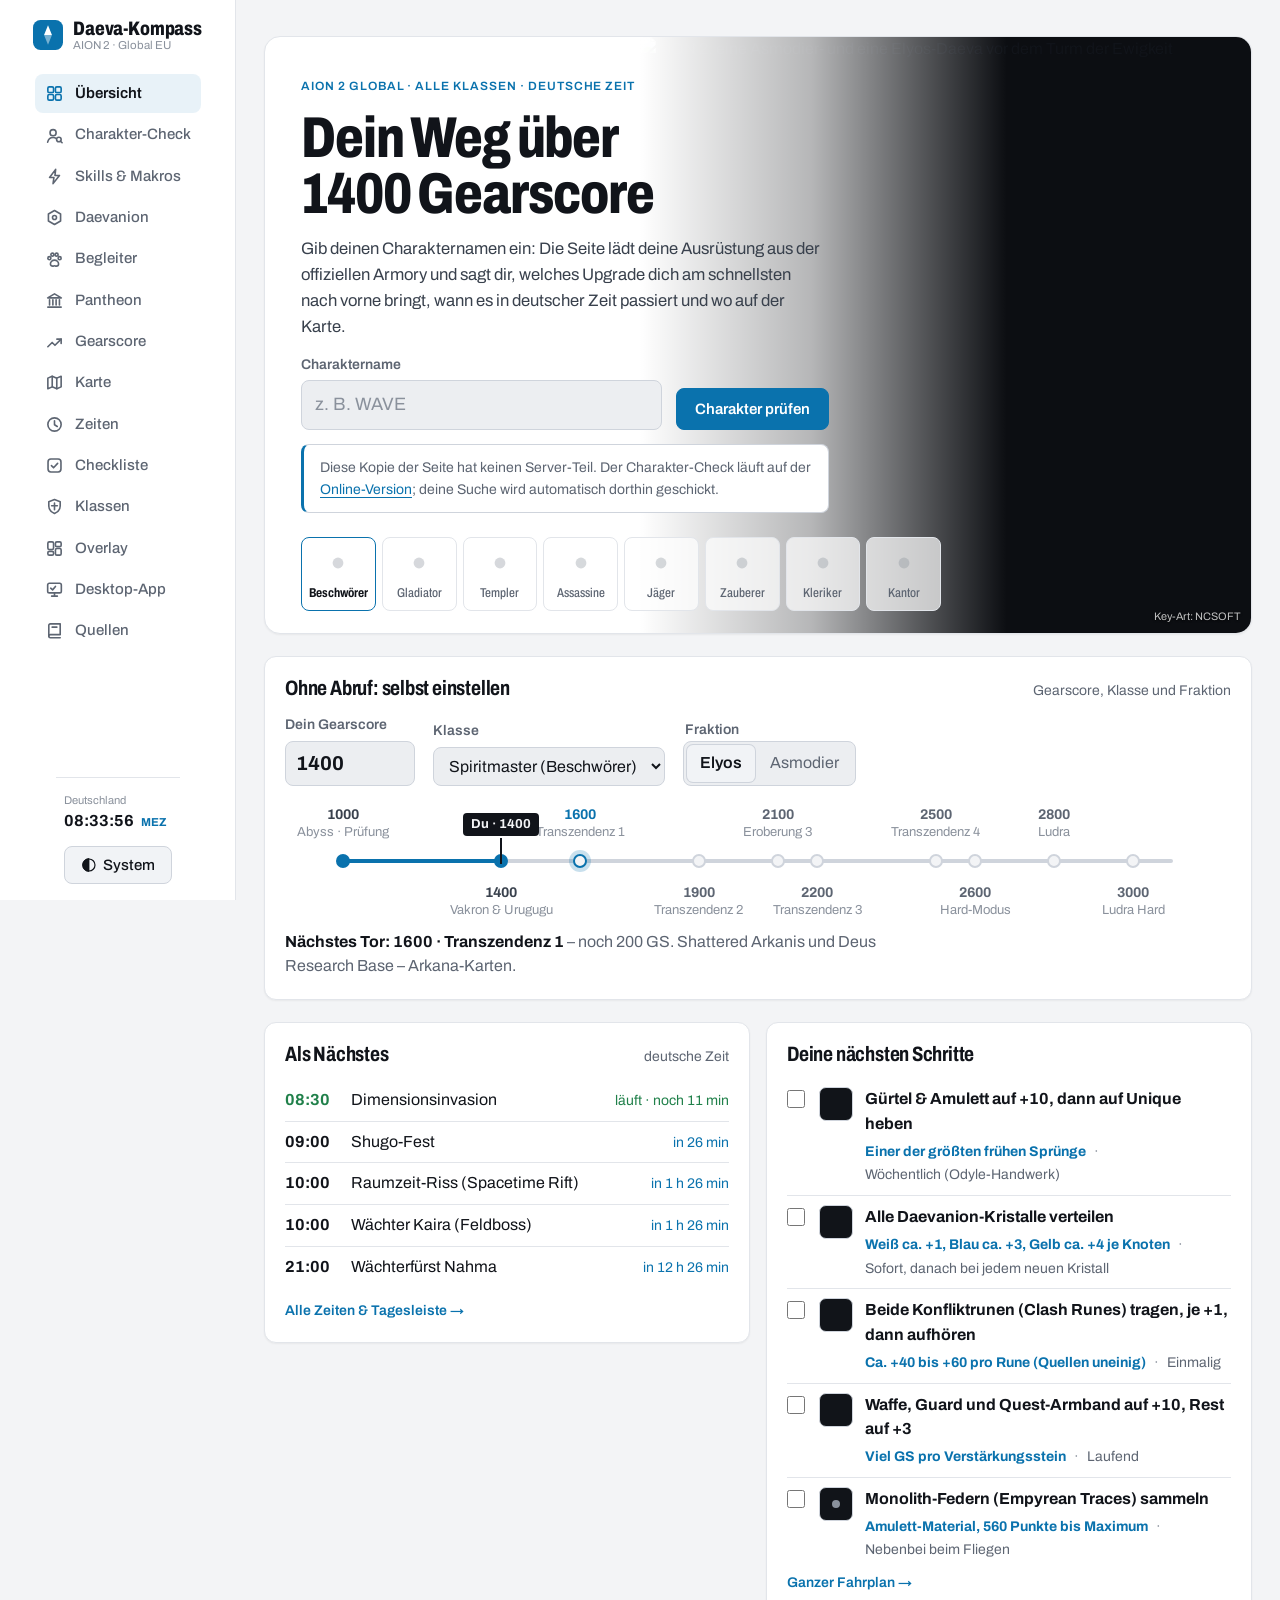
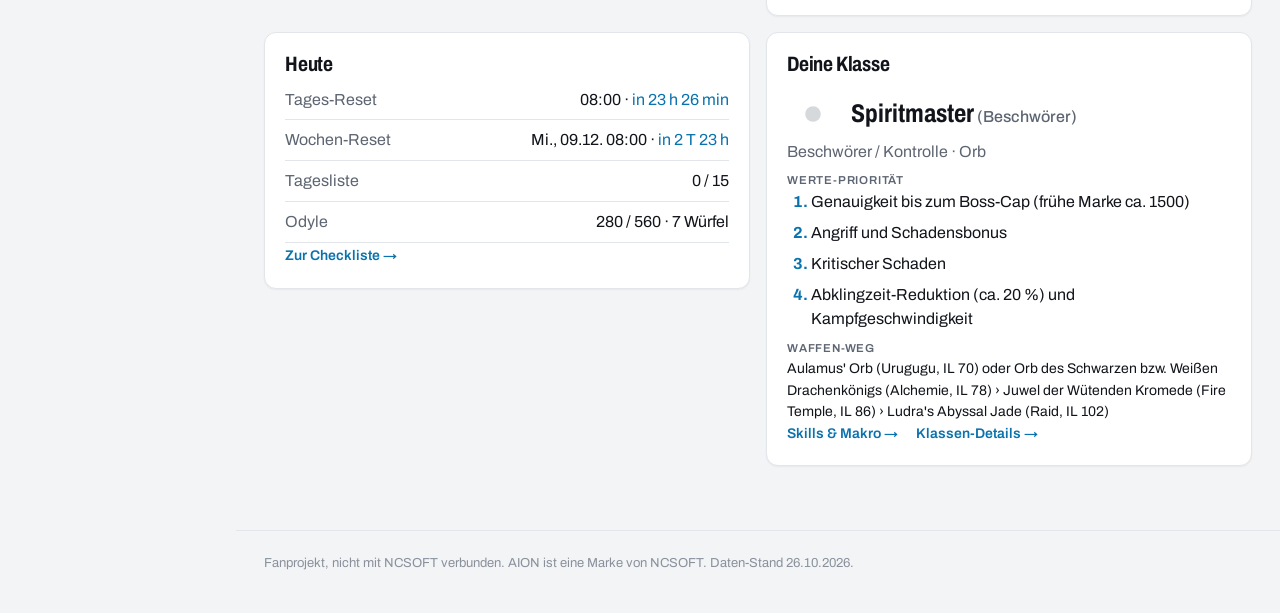
==== commit 076a261c: "Kachel-Overlay für neben das Spiel - Neue Ansicht Overlay (#overlay): Kacheln für Termine mit   Feld" ====
--- a/public/index.html
+++ b/public/index.html
@@ -36,6 +36,7 @@
   <symbol id="n-cls" viewBox="0 0 20 20"><path d="M10 2.6l6 2.3v4.7c0 3.6-2.5 6.4-6 7.8-3.5-1.4-6-4.2-6-7.8V4.9z"/><path d="M10 6.5v6.8M7 9.2h6"/></symbol>
   <symbol id="n-pet" viewBox="0 0 20 20"><path d="M10 10.6c2.3 0 4.3 2 4.3 4.1 0 1.5-1.2 2.3-2.5 2.3-.8 0-1.2-.4-1.8-.4s-1 .4-1.8.4c-1.3 0-2.5-.8-2.5-2.3 0-2.1 2-4.1 4.3-4.1z"/><circle cx="4.6" cy="8.6" r="1.6"/><circle cx="7.8" cy="4.9" r="1.6"/><circle cx="12.2" cy="4.9" r="1.6"/><circle cx="15.4" cy="8.6" r="1.6"/></symbol>
   <symbol id="n-pan" viewBox="0 0 20 20"><path d="M2.8 7.2L10 3l7.2 4.2z"/><path d="M4.8 9.2v5.6M8.3 9.2v5.6M11.7 9.2v5.6M15.2 9.2v5.6M3 17h14"/></symbol>
+  <symbol id="n-ov" viewBox="0 0 20 20"><rect x="3" y="3" width="6" height="8" rx="1.5"/><rect x="11" y="3" width="6" height="5" rx="1.5"/><rect x="3" y="13" width="6" height="4" rx="1.5"/><rect x="11" y="10" width="6" height="7" rx="1.5"/></symbol>
   <symbol id="n-app" viewBox="0 0 20 20"><rect x="2.8" y="3.4" width="14.4" height="10.2" rx="1.8"/><path d="M7 17h6M10 13.6V17"/><path d="M6 8.6l2 1.8 3-3.6"/></symbol>
   <symbol id="n-src" viewBox="0 0 20 20"><path d="M4 4.6A1.6 1.6 0 0 1 5.6 3H16v11.4H5.6A1.6 1.6 0 0 0 4 16z"/><path d="M4 16a1.6 1.6 0 0 0 1.6 1.6H16M7.5 6.5h5"/></symbol>
 </svg>
@@ -63,6 +64,7 @@
     <a href="#zeiten"><svg class="nav-ico" aria-hidden="true"><use href="#n-time"/></svg><span>Zeiten</span></a>
     <a href="#checkliste"><svg class="nav-ico" aria-hidden="true"><use href="#n-check"/></svg><span>Checkliste</span></a>
     <a href="#klassen"><svg class="nav-ico" aria-hidden="true"><use href="#n-cls"/></svg><span>Klassen</span></a>
+    <a href="#overlay"><svg class="nav-ico" aria-hidden="true"><use href="#n-ov"/></svg><span>Overlay</span></a>
     <a href="#desktop"><svg class="nav-ico" aria-hidden="true"><use href="#n-app"/></svg><span>Desktop-App</span></a>
     <a href="#quellen"><svg class="nav-ico" aria-hidden="true"><use href="#n-src"/></svg><span>Quellen</span></a>
   </nav>
@@ -341,6 +343,37 @@
     <div data-part="class-detail"></div>
   </section>
 
+  <!-- ===================== Overlay ===================== -->
+  <section class="view" id="v-overlay" aria-labelledby="h-ov" hidden>
+    <header class="ov-head">
+      <h1 id="h-ov">Overlay</h1>
+      <details class="ov-pick"><summary>Kacheln</summary><div class="fchips" id="ov-chips" role="group" aria-label="Kacheln ein- und ausschalten"></div></details>
+    </header>
+    <div class="ov-grid">
+      <section class="ov-tile" data-tile="termine" aria-labelledby="ov-h-termine">
+        <header class="ov-tile-head"><h2 id="ov-h-termine">Termine</h2><button type="button" class="ov-x" data-ov="hide" data-id="termine" aria-label="Kachel Termine ausblenden">×</button></header>
+        <div data-part="ov-next"></div>
+      </section>
+      <section class="ov-tile" data-tile="rotation" aria-labelledby="ov-h-rotation">
+        <header class="ov-tile-head"><h2 id="ov-h-rotation">Rotation</h2><button type="button" class="ov-x" data-ov="hide" data-id="rotation" aria-label="Kachel Rotation ausblenden">×</button></header>
+        <div id="ov-rotation"></div>
+      </section>
+      <section class="ov-tile" data-tile="dps" aria-labelledby="ov-h-dps">
+        <header class="ov-tile-head"><h2 id="ov-h-dps">Schadenstest</h2><button type="button" class="ov-x" data-ov="hide" data-id="dps" aria-label="Kachel Schadenstest ausblenden">×</button></header>
+        <div id="ov-dps"></div>
+      </section>
+      <section class="ov-tile" data-tile="begleiter" aria-labelledby="ov-h-begleiter">
+        <header class="ov-tile-head"><h2 id="ov-h-begleiter">Begleiter</h2><button type="button" class="ov-x" data-ov="hide" data-id="begleiter" aria-label="Kachel Begleiter ausblenden">×</button></header>
+        <div id="ov-bg"></div>
+      </section>
+      <section class="ov-tile" data-tile="checkliste" aria-labelledby="ov-h-checkliste">
+        <header class="ov-tile-head"><h2 id="ov-h-checkliste">Checkliste</h2><button type="button" class="ov-x" data-ov="hide" data-id="checkliste" aria-label="Kachel Checkliste ausblenden">×</button></header>
+        <div data-part="ov-check"></div>
+      </section>
+    </div>
+    <p class="empty ov-none" hidden>Alle Kacheln sind aus. Unter „Kacheln“ schaltest du sie wieder ein.</p>
+  </section>
+
   <!-- ===================== Desktop-App ===================== -->
   <section class="view" id="v-desktop" aria-labelledby="h-dk" hidden>
     <header class="view-head">
@@ -396,6 +429,7 @@
 <script src="assets/js/skills.js"></script>
 <script src="assets/js/begleiter.js"></script>
 <script src="assets/js/pantheon.js"></script>
+<script src="assets/js/overlay.js"></script>
 <script src="assets/js/app.js"></script>
 <script src="assets/js/charakter.js"></script>
 <script src="assets/js/desktop.js"></script>
--- a/public/assets/css/style.css
+++ b/public/assets/css/style.css
@@ -1294,6 +1294,83 @@
   .pt-row .bg-lvsel { grid-column: 2; justify-self: start; }
 }
 
+/* Kachel-Overlay (#overlay): schmal neben dem Spiel, ab mittlerer Breite mehrspaltig */
+@media (max-width: 1099px) {
+  body[data-view="overlay"] .tabs { display: none; }
+  body[data-view="overlay"] .brand { padding-bottom: 10px; }
+  body[data-view="overlay"] main.wrap { padding-block: 12px 24px; }
+}
+#v-overlay { gap: 12px; }
+.ov-head { display: flex; flex-wrap: wrap; align-items: baseline; justify-content: space-between; gap: 6px 16px; }
+.ov-head h1 { font-size: 1.6rem; }
+.ov-pick summary { cursor: pointer; font-size: var(--fs-sm); font-weight: 600; color: var(--accent); }
+.ov-pick[open] summary { margin-bottom: 8px; }
+.ov-pick .fchips { justify-content: flex-end; }
+.ov-grid { display: grid; gap: 12px; grid-template-columns: minmax(0, 1fr); }
+/* breiter: Spalten statt Raster, damit kurze Kacheln nach oben nachrücken */
+@container main (min-width: 760px) {
+  .ov-grid { display: block; columns: 2; column-gap: 12px; }
+  .ov-tile { break-inside: avoid; margin-bottom: 12px; }
+}
+@container main (min-width: 1180px) { .ov-grid { columns: 3; } }
+.ov-tile { background: var(--surface); border: 1px solid var(--line); border-radius: var(--r); padding: 12px 14px 14px; display: flex; flex-direction: column; gap: 10px; min-width: 0; }
+.ov-tile[hidden] { display: none; }
+.ov-tile-head { display: flex; align-items: center; justify-content: space-between; gap: 8px; }
+.ov-tile-head h2 { font-size: 0.74rem; font-weight: 700; text-transform: uppercase; letter-spacing: 0.08em; color: var(--muted); font-stretch: 100%; }
+.ov-x { font: inherit; font-size: 1.1rem; line-height: 1; width: 26px; height: 26px; border-radius: 6px; border: 0; background: none; color: var(--faint); cursor: pointer; }
+.ov-x:hover { color: var(--fg); background: var(--surface-2); }
+.ov-sub { font-size: var(--fs-xs); color: var(--muted); margin: 0; }
+.ov-more { margin: 0; font-size: var(--fs-sm); }
+.ov-bar { display: flex; flex-wrap: wrap; align-items: center; gap: 8px 10px; }
+.ov-bar .seg { flex-wrap: wrap; max-width: 100%; }
+#ov-rotation, #ov-dps, #ov-bg { display: flex; flex-direction: column; gap: 8px; min-width: 0; }
+.ov-who { font-stretch: var(--narrow); font-weight: 800; font-size: 1.15rem; margin-right: auto; }
+.ov-list .nx { padding: 6px 0; grid-template-columns: 3rem minmax(0, 1fr) auto; gap: 2px 10px; }
+.ov-list .nx-name { font-size: var(--fs-sm); }
+.ov-list .nx-cd { font-size: var(--fs-sm); }
+.ov-list .nx:last-child { border-bottom: 0; }
+.ov-checks { list-style: none; margin: 0; padding: 0; display: flex; flex-direction: column; }
+.ov-ck { display: flex; align-items: center; justify-content: space-between; gap: 10px; min-height: 36px; padding: 3px 0; border-bottom: 1px solid var(--line); font-size: var(--fs-sm); }
+.ov-ck:last-child { border-bottom: 0; }
+.ov-ck.is-done .ov-ck-label { color: var(--faint); text-decoration: line-through; }
+.ov-ck-label { min-width: 0; }
+.ov-ctr { display: inline-flex; align-items: center; gap: 4px; flex: none; }
+.ov-ctr .ctr { width: 28px; height: 28px; font-size: 1rem; }
+.ov-ctr .ctr-val { min-width: 2.8em; font-size: var(--fs-sm); }
+.ov-week { border-top: 1px solid var(--line); padding-top: 8px; }
+.ov-week summary { cursor: pointer; font-size: var(--fs-xs); color: var(--muted); }
+.ov-week[open] summary { margin-bottom: 4px; }
+.ov-lines { list-style: none; margin: 0; padding: 0; display: flex; flex-direction: column; gap: 6px; }
+.ov-line { display: grid; grid-template-columns: 22px auto minmax(0, 1fr); grid-template-areas: "no key nm" "ico ico ico"; align-items: center; gap: 4px 8px; padding-bottom: 6px; border-bottom: 1px solid var(--line); }
+.ov-line:last-child { border-bottom: 0; padding-bottom: 0; }
+.ov-line > .sk-line-no { grid-area: no; }
+.ov-line > kbd { grid-area: key; font: inherit; font-size: 0.72rem; font-weight: 700; padding: 1px 6px; border-radius: 5px; border: 1px solid var(--line-2); background: var(--surface-2); white-space: nowrap; }
+.ov-line-nm { grid-area: nm; font-size: var(--fs-sm); font-weight: 600; min-width: 0; overflow: hidden; text-overflow: ellipsis; white-space: nowrap; }
+.ov-line-ico { grid-area: ico; display: flex; flex-wrap: wrap; gap: 5px; }
+.ov-line-ico .kb-ico { border-radius: 6px; }
+.ov-line-ico .sk-ico--sm { width: 26px; height: 26px; }
+.ov-chain { gap: 6px 4px; font-size: var(--fs-sm); }
+.ov-dps-form { display: flex; flex-wrap: wrap; align-items: flex-end; gap: 8px; }
+.ov-dps-form .field { flex: 1 1 160px; }
+#ov-dps .dk-clock { font-size: 2rem; min-width: 3.4ch; }
+.ov-dps { list-style: none; margin: 0; padding: 0; display: flex; flex-direction: column; }
+.ov-dps-row { display: grid; grid-template-columns: minmax(0, 1fr) auto 4.6rem; gap: 10px; align-items: baseline; padding: 5px 0; border-bottom: 1px solid var(--line); font-size: var(--fs-sm); }
+.ov-dps-row:last-child { border-bottom: 0; }
+.ov-dps-row > span { min-width: 0; overflow: hidden; text-overflow: ellipsis; white-space: nowrap; }
+.ov-dps-row b { font-variant-numeric: tabular-nums; }
+.ov-dps-row small { color: var(--muted); text-align: right; }
+.ov-dps-row.is-best small { color: var(--ok); font-weight: 700; }
+.ov-zone { margin: 0; display: flex; flex-wrap: wrap; align-items: baseline; gap: 2px 8px; }
+.ov-zone b { font-stretch: var(--narrow); font-size: 1.15rem; }
+.ov-zone span { font-size: var(--fs-xs); color: var(--muted); }
+.ov-pets { list-style: none; margin: 0; padding: 0; display: flex; flex-direction: column; }
+.ov-pet { display: grid; grid-template-columns: 32px minmax(0, 1fr) auto; gap: 9px; align-items: center; padding: 5px 0; border-bottom: 1px solid var(--line); }
+.ov-pet:last-child { border-bottom: 0; }
+.ov-pet > span { display: flex; flex-direction: column; min-width: 0; line-height: 1.25; font-size: var(--fs-sm); }
+.ov-pet small { font-size: 0.76rem; color: var(--muted); overflow-wrap: anywhere; }
+.ov-have { padding: 4px 10px; font-size: var(--fs-xs); }
+.ov-none { margin: 0; }
+
 /* Desktop-App: Werkzeuge im Kopf (nur in der App) und Download-Seite */
 .dk-toggle .nav-ico { width: 18px; height: 18px; }
 .dk-panel { position: fixed; right: 12px; bottom: 12px; z-index: 60; width: min(320px, calc(100vw - 24px)); max-height: calc(100vh - 24px); overflow-y: auto; display: flex; flex-direction: column; gap: 12px; padding: 14px; border-radius: var(--r); border: 1px solid var(--line-2); background: var(--surface); box-shadow: 0 10px 30px rgba(0, 0, 0, 0.35); }
